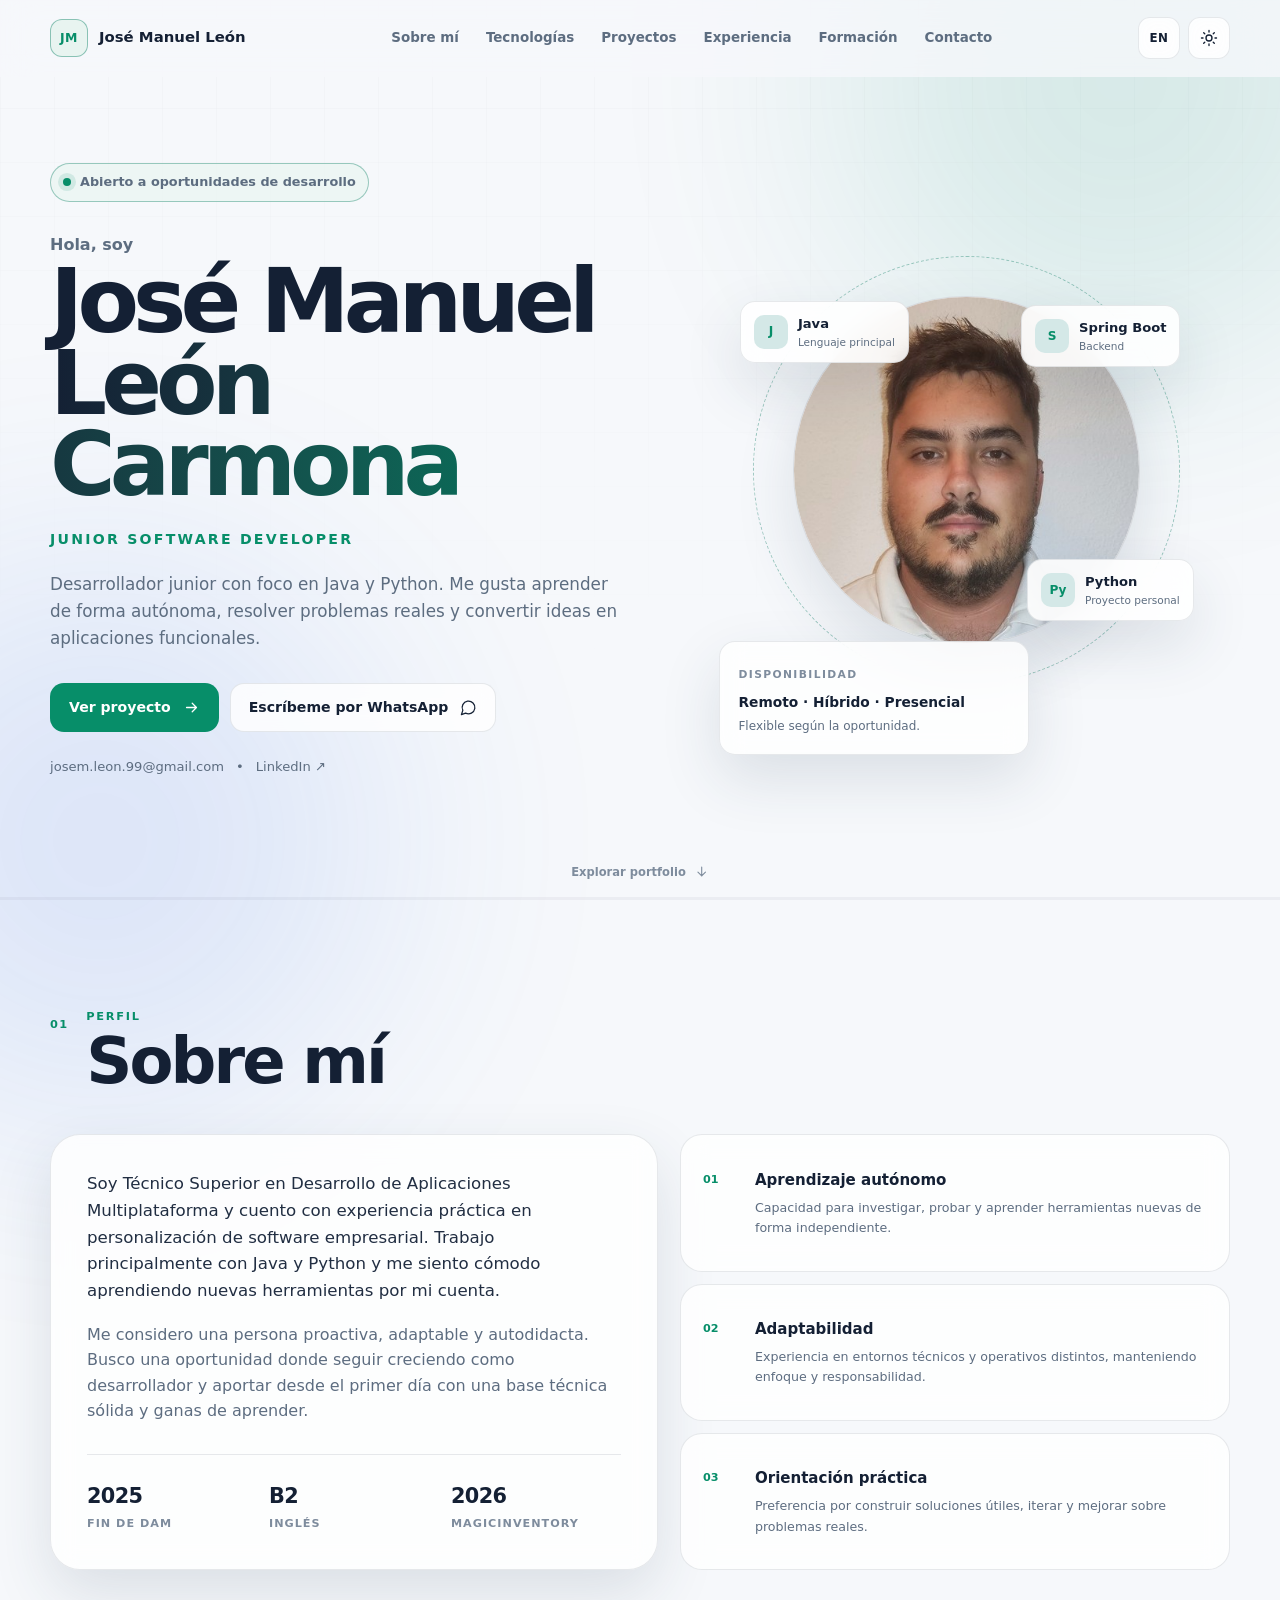
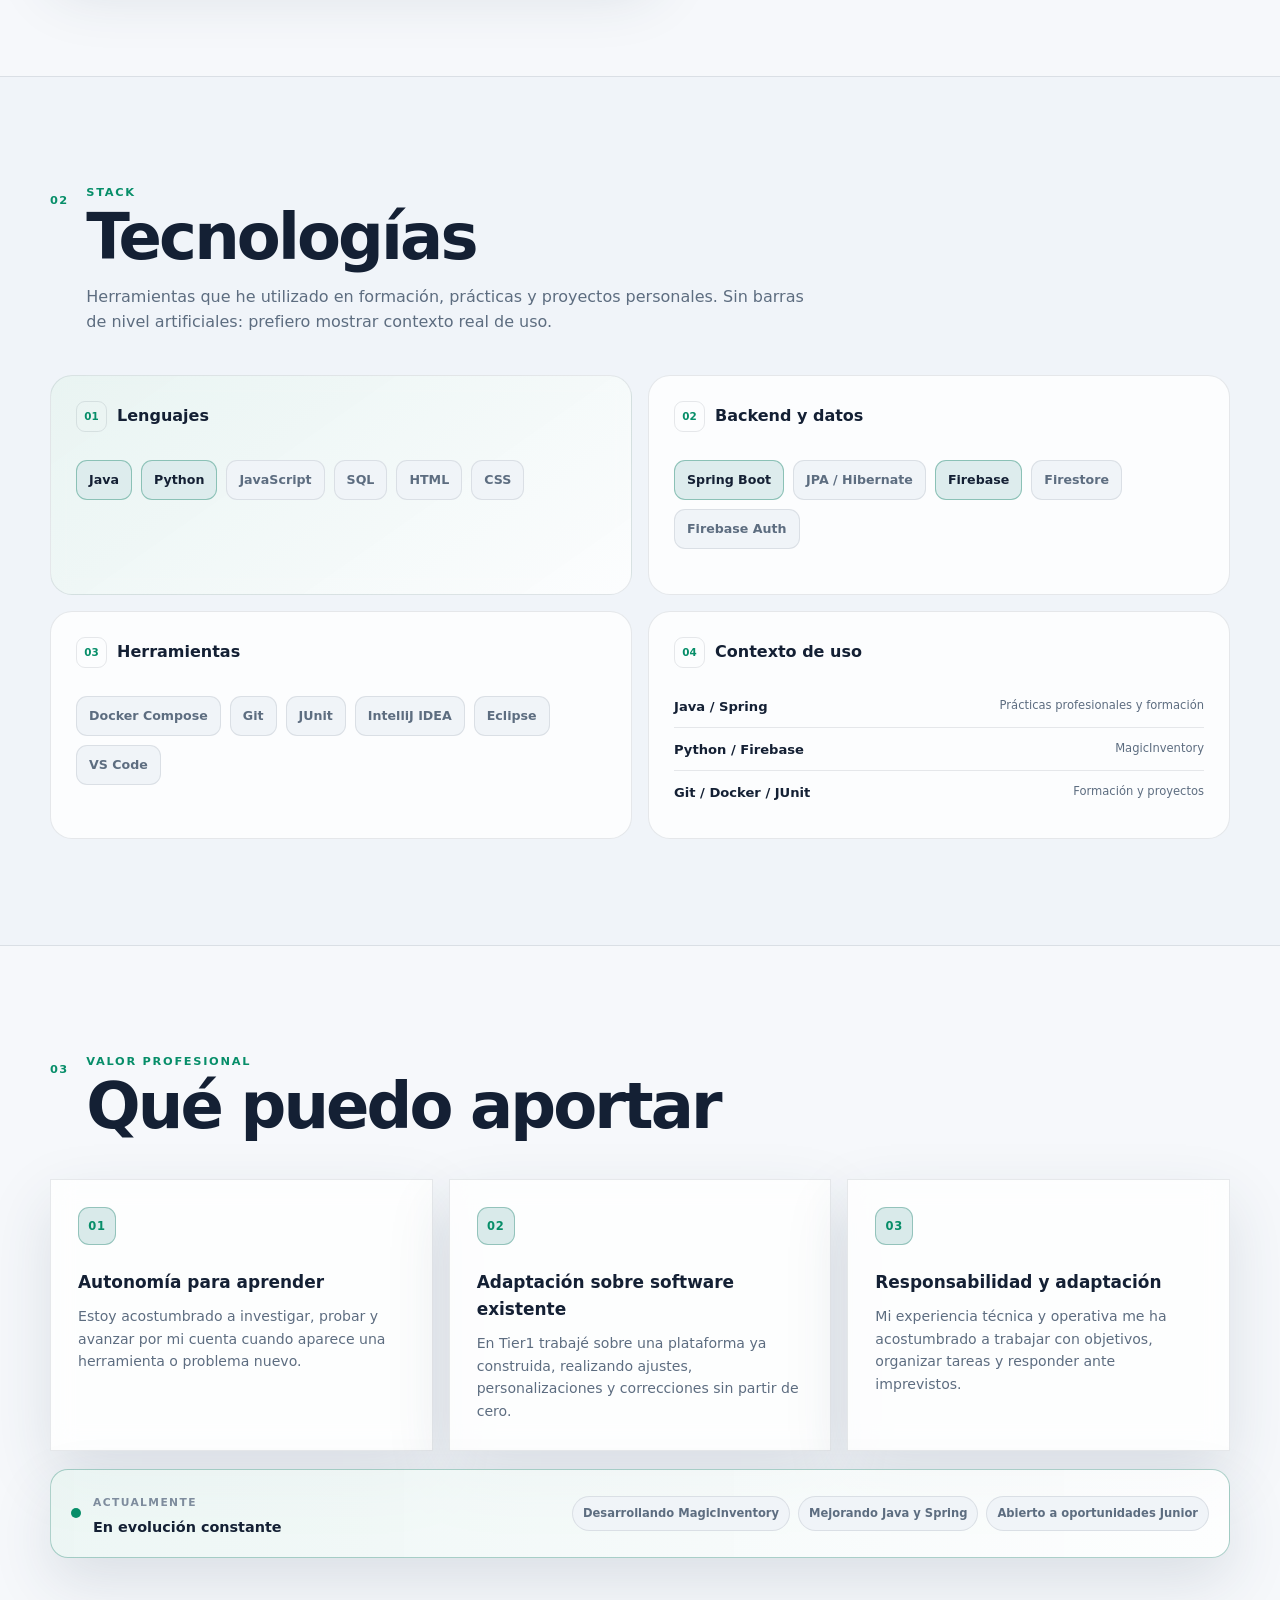
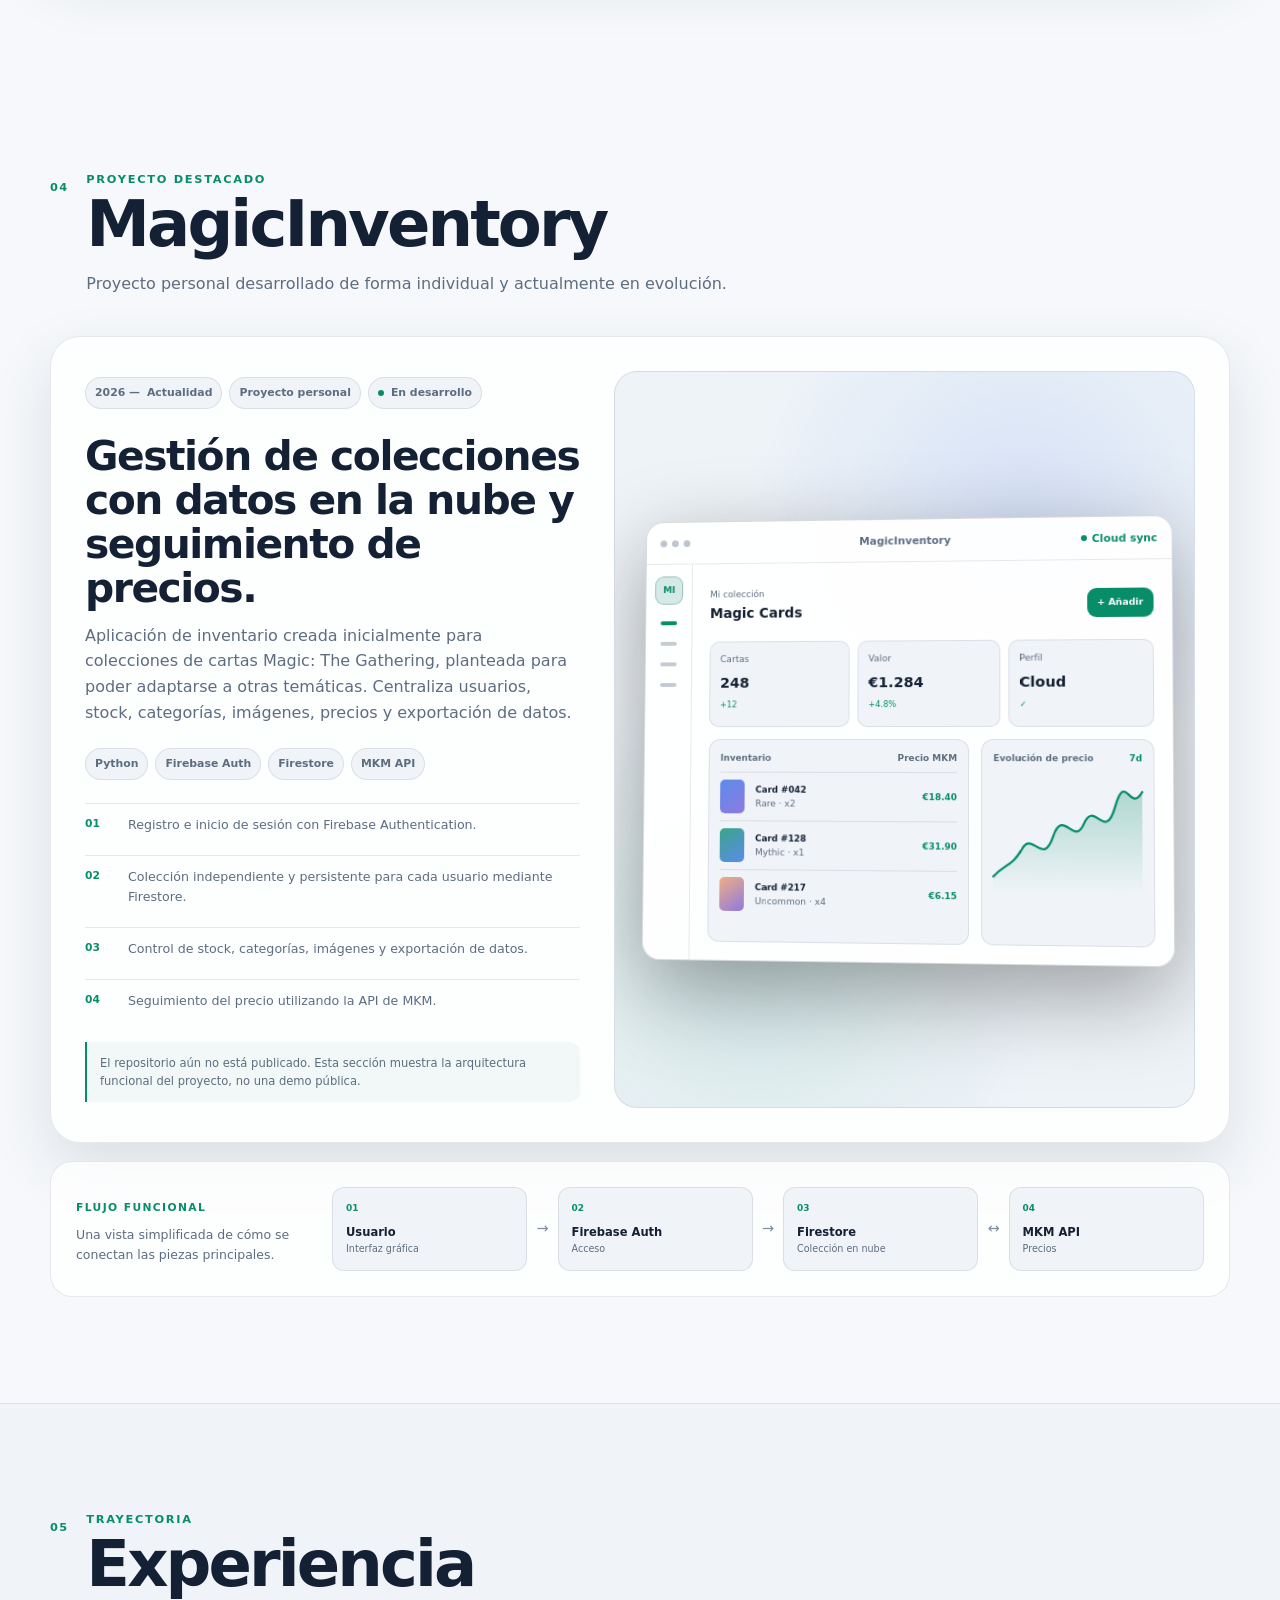
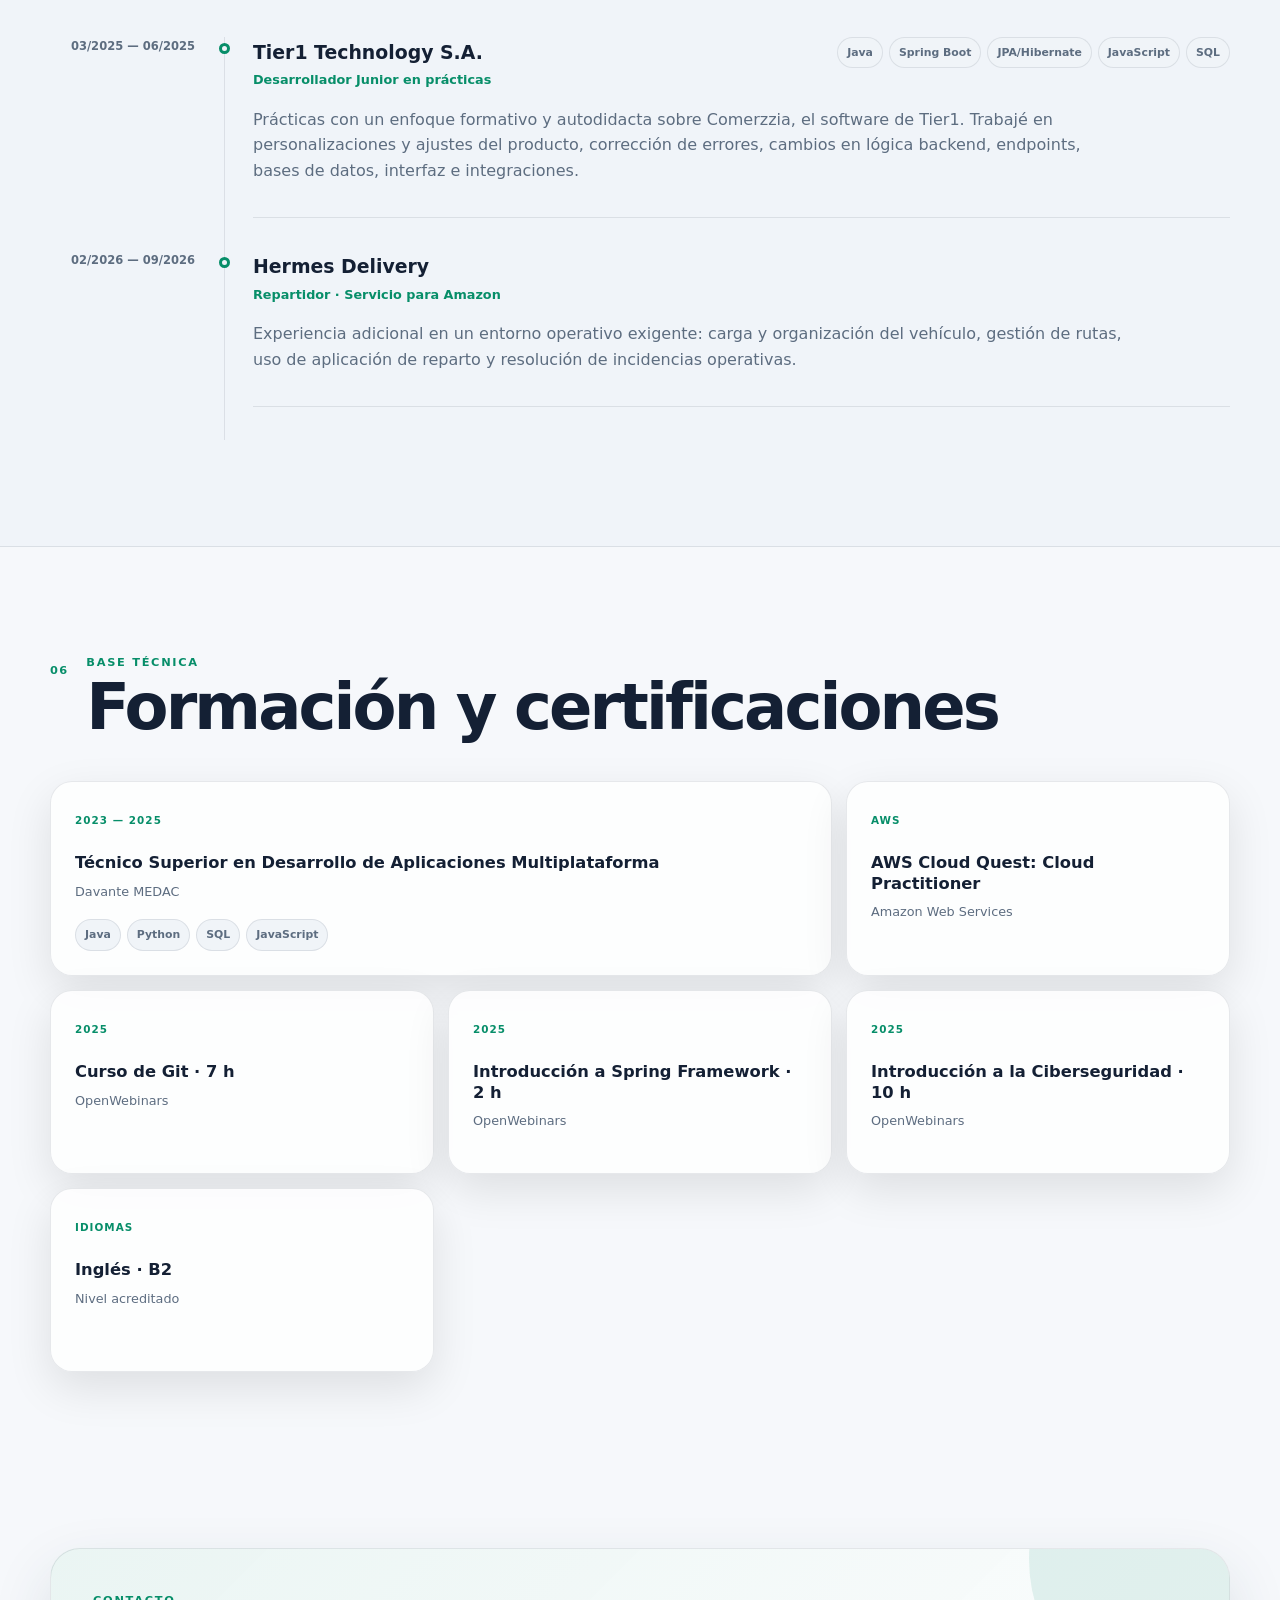
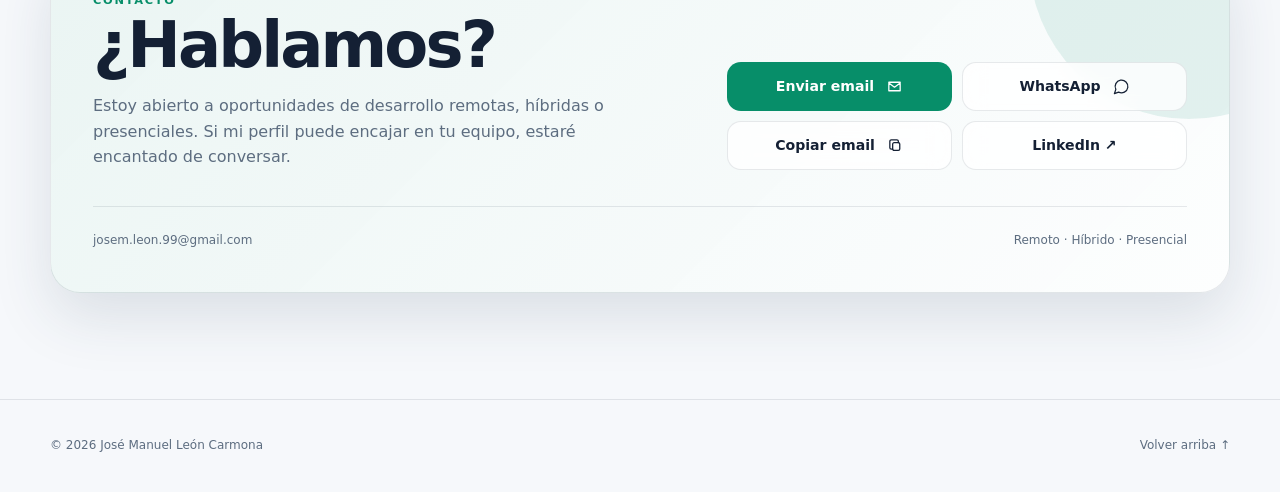
==== index.html @ 3dad8c12 "Fuerza la recarga de CSS y JS tras cada cambio Co-Authored-By: Claude Opus 5.5 <noreply@anthropic.co" ====
<!doctype html>
<html lang="es" data-theme="dark">
<head>
  <meta charset="utf-8">
  <meta name="viewport" content="width=device-width, initial-scale=1">
  <meta name="description" content="Portfolio profesional de José Manuel León Carmona, Junior Software Developer con foco en Java y Python.">
  <meta name="theme-color" content="#08111f">
  <meta name="color-scheme" content="dark light">

  <meta property="og:type" content="website">
  <meta property="og:title" content="José Manuel León Carmona | Junior Software Developer">
  <meta property="og:description" content="Portfolio profesional: Java, Python, Spring Boot, Firebase y proyectos de desarrollo de software.">
  <meta property="og:url" content="https://josemaleon.github.io/">
  <meta property="og:image" content="https://josemaleon.github.io/assets/images/jose-manuel-leon.jpg">

  <title>José Manuel León Carmona | Junior Software Developer</title>
  <link rel="icon" href="favicon.svg" type="image/svg+xml">
  <link rel="manifest" href="site.webmanifest">
  <link rel="stylesheet" href="styles.css?v=20261118">

  <script type="application/ld+json">
  {
    "@context": "https://schema.org",
    "@type": "Person",
    "name": "José Manuel León Carmona",
    "jobTitle": "Junior Software Developer",
    "url": "https://josemaleon.github.io/",
    "image": "https://josemaleon.github.io/assets/images/jose-manuel-leon.jpg",
    "sameAs": ["https://www.linkedin.com/in/jmleoncarmona"],
    "knowsAbout": ["Java", "Python", "Spring Boot", "JPA", "Hibernate", "SQL", "Firebase", "JavaScript", "Docker"]
  }
  </script>
</head>
<body>
  <a class="skip-link" href="#contenido">Saltar al contenido</a>

  <div class="ambient ambient-a" aria-hidden="true"></div>
  <div class="ambient ambient-b" aria-hidden="true"></div>
  <div class="grid-overlay" aria-hidden="true"></div>

  <header class="site-header" id="siteHeader">
    <div class="container nav-shell">
      <a href="#inicio" class="brand" aria-label="Ir al inicio">
        <span class="brand-symbol">JM</span>
        <span class="brand-name">José Manuel León</span>
      </a>

      <nav class="desktop-nav" aria-label="Navegación principal">
        <a href="#sobre-mi" data-i18n="nav.about">Sobre mí</a>
        <a href="#skills" data-i18n="nav.skills">Tecnologías</a>
        <a href="#proyectos" data-i18n="nav.projects">Proyectos</a>
        <a href="#experiencia" data-i18n="nav.experience">Experiencia</a>
        <a href="#formacion" data-i18n="nav.education">Formación</a>
        <a href="#contacto" data-i18n="nav.contact">Contacto</a>
      </nav>

      <div class="header-actions">
        <button class="square-button language-button" id="languageButton" type="button" aria-label="Cambiar idioma">
          <span id="languageLabel">EN</span>
        </button>
        <button class="square-button" id="themeButton" type="button" aria-label="Cambiar tema">
          <svg id="themeIconMoon" viewBox="0 0 24 24" aria-hidden="true"><path d="M21 12.8A8.5 8.5 0 1 1 11.2 3a6.5 6.5 0 0 0 9.8 9.8Z"/></svg>
          <svg id="themeIconSun" class="hidden" viewBox="0 0 24 24" aria-hidden="true"><circle cx="12" cy="12" r="4"/><path d="M12 2v2M12 20v2M4.93 4.93l1.42 1.42M17.66 17.66l1.41 1.41M2 12h2M20 12h2M4.93 19.07l1.42-1.41M17.66 6.34l1.41-1.41"/></svg>
        </button>
        <button class="menu-button" id="menuButton" type="button" aria-label="Abrir menú" aria-expanded="false" aria-controls="mobileNav">
          <span></span><span></span><span></span>
        </button>
      </div>
    </div>

    <nav class="mobile-nav" id="mobileNav" aria-label="Navegación móvil">
      <a href="#sobre-mi" data-i18n="nav.about">Sobre mí</a>
      <a href="#skills" data-i18n="nav.skills">Tecnologías</a>
      <a href="#proyectos" data-i18n="nav.projects">Proyectos</a>
      <a href="#experiencia" data-i18n="nav.experience">Experiencia</a>
      <a href="#formacion" data-i18n="nav.education">Formación</a>
      <a href="#contacto" data-i18n="nav.contact">Contacto</a>
    </nav>
  </header>

  <main id="contenido">
    <section class="hero section" id="inicio">
      <div class="container hero-layout">
        <div class="hero-copy reveal">
          <div class="availability-pill">
            <span class="pulse-dot" aria-hidden="true"></span>
            <span data-i18n="hero.available">Abierto a oportunidades de desarrollo</span>
          </div>

          <p class="overline" data-i18n="hero.greeting">Hola, soy</p>
          <h1>José Manuel<br><span>León Carmona</span></h1>
          <p class="role">Junior Software Developer</p>
          <p class="hero-text" data-i18n="hero.text">Desarrollador junior con foco en Java y Python. Me gusta aprender de forma autónoma, resolver problemas reales y convertir ideas en aplicaciones funcionales.</p>

          <div class="hero-actions">
            <a class="button button-primary" href="#proyectos">
              <span data-i18n="hero.projectCta">Ver proyecto</span>
              <svg viewBox="0 0 24 24" aria-hidden="true"><path d="M5 12h14M13 6l6 6-6 6"/></svg>
            </a>
            <a class="button button-ghost whatsapp-link" href="https://wa.me/34674744656?text=Hola%20Jos%C3%A9%20Manuel%2C%20he%20visto%20tu%20portfolio%20y%20me%20gustar%C3%ADa%20hablar%20contigo." target="_blank" rel="noopener noreferrer">
              <span data-i18n="hero.whatsappCta">Escríbeme por WhatsApp</span>
              <svg viewBox="0 0 24 24" aria-hidden="true"><path d="M7.9 20A9 9 0 1 0 4 16.1L2 22Z"/></svg>
            </a>
          </div>

          <div class="hero-links">
            <a href="mailto:josem.leon.99@gmail.com">josem.leon.99@gmail.com</a>
            <span aria-hidden="true">•</span>
            <a href="https://www.linkedin.com/in/jmleoncarmona" target="_blank" rel="noopener noreferrer">LinkedIn ↗</a>
          </div>
        </div>

        <div class="hero-visual reveal">
          <div class="portrait-stage">
            <div class="orbit orbit-outer" aria-hidden="true"></div>
            <div class="orbit orbit-inner" aria-hidden="true"></div>
            <div class="portrait-frame">
              <img src="assets/images/jose-manuel-leon.jpg" alt="José Manuel León Carmona" width="440" height="440">
            </div>

            <div class="tech-chip chip-java">
              <span class="chip-icon">J</span>
              <div><strong>Java</strong><small data-i18n="hero.java">Lenguaje principal</small></div>
            </div>
            <div class="tech-chip chip-python">
              <span class="chip-icon">Py</span>
              <div><strong>Python</strong><small data-i18n="hero.python">Proyecto personal</small></div>
            </div>
            <div class="tech-chip chip-spring">
              <span class="chip-icon">S</span>
              <div><strong>Spring Boot</strong><small data-i18n="hero.spring">Backend</small></div>
            </div>
          </div>

          <div class="work-mode-card">
            <span class="card-eyebrow" data-i18n="hero.modeLabel">Disponibilidad</span>
            <strong data-i18n="hero.mode">Remoto · Híbrido · Presencial</strong>
            <p data-i18n="hero.modeText">Flexible según la oportunidad.</p>
          </div>
        </div>
      </div>

      <a href="#sobre-mi" class="scroll-cue" aria-label="Seguir bajando">
        <span data-i18n="hero.scroll">Explorar portfolio</span>
        <svg viewBox="0 0 24 24" aria-hidden="true"><path d="M12 5v14M6 13l6 6 6-6"/></svg>
      </a>
    </section>

    <section class="section" id="sobre-mi">
      <div class="container">
        <header class="section-heading reveal">
          <span class="section-index">01</span>
          <div>
            <p class="section-kicker" data-i18n="about.kicker">Perfil</p>
            <h2 data-i18n="about.title">Sobre mí</h2>
          </div>
        </header>

        <div class="about-layout">
          <article class="glass-card about-card reveal">
            <p class="lead" data-i18n="about.p1">Soy Técnico Superior en Desarrollo de Aplicaciones Multiplataforma y cuento con experiencia práctica en personalización de software empresarial. Trabajo principalmente con Java y Python y me siento cómodo aprendiendo nuevas herramientas por mi cuenta.</p>
            <p data-i18n="about.p2">Me considero una persona proactiva, adaptable y autodidacta. Busco una oportunidad donde seguir creciendo como desarrollador y aportar desde el primer día con una base técnica sólida y ganas de aprender.</p>

            <div class="about-facts">
              <div><span class="fact-value">2025</span><span class="fact-label" data-i18n="about.fact1">Fin de DAM</span></div>
              <div><span class="fact-value">B2</span><span class="fact-label" data-i18n="about.fact2">Inglés</span></div>
              <div><span class="fact-value">2026</span><span class="fact-label" data-i18n="about.fact3">MagicInventory</span></div>
            </div>
          </article>

          <aside class="principles-grid reveal" aria-label="Fortalezas profesionales">
            <article class="principle-card">
              <span class="principle-number">01</span>
              <h3 data-i18n="about.autodidactTitle">Aprendizaje autónomo</h3>
              <p data-i18n="about.autodidactText">Capacidad para investigar, probar y aprender herramientas nuevas de forma independiente.</p>
            </article>
            <article class="principle-card">
              <span class="principle-number">02</span>
              <h3 data-i18n="about.adaptTitle">Adaptabilidad</h3>
              <p data-i18n="about.adaptText">Experiencia en entornos técnicos y operativos distintos, manteniendo enfoque y responsabilidad.</p>
            </article>
            <article class="principle-card">
              <span class="principle-number">03</span>
              <h3 data-i18n="about.problemTitle">Orientación práctica</h3>
              <p data-i18n="about.problemText">Preferencia por construir soluciones útiles, iterar y mejorar sobre problemas reales.</p>
            </article>
          </aside>
        </div>
      </div>
    </section>

    <section class="section section-muted" id="skills">
      <div class="container">
        <header class="section-heading reveal">
          <span class="section-index">02</span>
          <div>
            <p class="section-kicker" data-i18n="skills.kicker">Stack</p>
            <h2 data-i18n="skills.title">Tecnologías</h2>
            <p class="section-description" data-i18n="skills.subtitle">Herramientas que he utilizado en formación, prácticas y proyectos personales. Sin barras de nivel artificiales: prefiero mostrar contexto real de uso.</p>
          </div>
        </header>

        <div class="skills-grid">
          <article class="skill-card featured reveal">
            <div class="skill-card-head"><span class="skill-badge">01</span><h3 data-i18n="skills.languages">Lenguajes</h3></div>
            <div class="tag-cloud">
              <span class="tag tag-strong">Java</span><span class="tag tag-strong">Python</span><span class="tag">JavaScript</span><span class="tag">SQL</span><span class="tag">HTML</span><span class="tag">CSS</span>
            </div>
          </article>

          <article class="skill-card reveal">
            <div class="skill-card-head"><span class="skill-badge">02</span><h3 data-i18n="skills.backend">Backend y datos</h3></div>
            <div class="tag-cloud">
              <span class="tag tag-strong">Spring Boot</span><span class="tag">JPA / Hibernate</span><span class="tag tag-strong">Firebase</span><span class="tag">Firestore</span><span class="tag">Firebase Auth</span>
            </div>
          </article>

          <article class="skill-card reveal">
            <div class="skill-card-head"><span class="skill-badge">03</span><h3 data-i18n="skills.tools">Herramientas</h3></div>
            <div class="tag-cloud">
              <span class="tag">Docker Compose</span><span class="tag">Git</span><span class="tag">JUnit</span><span class="tag">IntelliJ IDEA</span><span class="tag">Eclipse</span><span class="tag">VS Code</span>
            </div>
          </article>

          <article class="skill-card reveal">
            <div class="skill-card-head"><span class="skill-badge">04</span><h3 data-i18n="skills.context">Contexto de uso</h3></div>
            <ul class="context-list">
              <li><span>Java / Spring</span><small data-i18n="skills.context1">Prácticas profesionales y formación</small></li>
              <li><span>Python / Firebase</span><small data-i18n="skills.context2">MagicInventory</small></li>
              <li><span>Git / Docker / JUnit</span><small data-i18n="skills.context3">Formación y proyectos</small></li>
            </ul>
          </article>
        </div>
      </div>
    </section>

    <section class="section contribution-section" id="aportacion">
      <div class="container">
        <header class="section-heading reveal">
          <span class="section-index">03</span>
          <div>
            <p class="section-kicker" data-i18n="contribution.kicker">Valor profesional</p>
            <h2 data-i18n="contribution.title">Qué puedo aportar</h2>
          </div>
        </header>

        <div class="contribution-grid">
          <article class="contribution-card reveal">
            <span class="contribution-icon">01</span>
            <h3 data-i18n="contribution.card1Title">Autonomía para aprender</h3>
            <p data-i18n="contribution.card1Text">Estoy acostumbrado a investigar, probar y avanzar por mi cuenta cuando aparece una herramienta o problema nuevo.</p>
          </article>

          <article class="contribution-card reveal">
            <span class="contribution-icon">02</span>
            <h3 data-i18n="contribution.card2Title">Adaptación sobre software existente</h3>
            <p data-i18n="contribution.card2Text">En Tier1 trabajé sobre una plataforma ya construida, realizando ajustes, personalizaciones y correcciones sin partir de cero.</p>
          </article>

          <article class="contribution-card reveal">
            <span class="contribution-icon">03</span>
            <h3 data-i18n="contribution.card3Title">Responsabilidad y adaptación</h3>
            <p data-i18n="contribution.card3Text">Mi experiencia técnica y operativa me ha acostumbrado a trabajar con objetivos, organizar tareas y responder ante imprevistos.</p>
          </article>
        </div>

        <aside class="now-strip reveal" aria-label="Actualmente">
          <div class="now-heading">
            <span class="now-pulse" aria-hidden="true"></span>
            <div>
              <span class="card-eyebrow" data-i18n="now.kicker">Actualmente</span>
              <strong data-i18n="now.title">En evolución constante</strong>
            </div>
          </div>
          <div class="now-items">
            <span data-i18n="now.item1">Desarrollando MagicInventory</span>
            <span data-i18n="now.item2">Mejorando Java y Spring</span>
            <span data-i18n="now.item3">Abierto a oportunidades Junior</span>
          </div>
        </aside>
      </div>
    </section>

    <section class="section" id="proyectos">
      <div class="container">
        <header class="section-heading reveal">
          <span class="section-index">04</span>
          <div>
            <p class="section-kicker" data-i18n="projects.kicker">Proyecto destacado</p>
            <h2>MagicInventory</h2>
            <p class="section-description" data-i18n="projects.subtitle">Proyecto personal desarrollado de forma individual y actualmente en evolución.</p>
          </div>
        </header>

        <article class="project-showcase reveal">
          <div class="project-info">
            <div class="project-meta">
              <span>2026 — <span data-i18n="projects.present">Actualidad</span></span>
              <span data-i18n="projects.personal">Proyecto personal</span>
              <span class="status-live"><i></i><span data-i18n="projects.dev">En desarrollo</span></span>
            </div>

            <h3 data-i18n="projects.headline">Gestión de colecciones con datos en la nube y seguimiento de precios.</h3>
            <p data-i18n="projects.description">Aplicación de inventario creada inicialmente para colecciones de cartas Magic: The Gathering, planteada para poder adaptarse a otras temáticas. Centraliza usuarios, stock, categorías, imágenes, precios y exportación de datos.</p>

            <div class="project-stack">
              <span>Python</span><span>Firebase Auth</span><span>Firestore</span><span>MKM API</span>
            </div>

            <div class="feature-list">
              <div><span>01</span><p data-i18n="projects.feature1">Registro e inicio de sesión con Firebase Authentication.</p></div>
              <div><span>02</span><p data-i18n="projects.feature2">Colección independiente y persistente para cada usuario mediante Firestore.</p></div>
              <div><span>03</span><p data-i18n="projects.feature3">Control de stock, categorías, imágenes y exportación de datos.</p></div>
              <div><span>04</span><p data-i18n="projects.feature4">Seguimiento del precio utilizando la API de MKM.</p></div>
            </div>

            <p class="project-note" data-i18n="projects.note">El repositorio aún no está publicado. Esta sección muestra la arquitectura funcional del proyecto, no una demo pública.</p>
          </div>

          <div class="project-visual" aria-label="Representación visual de MagicInventory">
            <div class="app-window">
              <div class="app-topbar">
                <div class="traffic"><i></i><i></i><i></i></div>
                <span>MagicInventory</span>
                <span class="app-sync"><i></i> Cloud sync</span>
              </div>
              <div class="app-body">
                <aside class="app-sidebar">
                  <div class="mini-logo">MI</div>
                  <span class="active"></span><span></span><span></span><span></span>
                </aside>
                <div class="dashboard">
                  <div class="dashboard-head">
                    <div><small data-i18n="projects.mockCollection">Mi colección</small><strong>Magic Cards</strong></div>
                    <button type="button" tabindex="-1">+ <span data-i18n="projects.mockAdd">Añadir</span></button>
                  </div>
                  <div class="metrics">
                    <div><small data-i18n="projects.mockCards">Cartas</small><strong>248</strong><em>+12</em></div>
                    <div><small data-i18n="projects.mockValue">Valor</small><strong>€1.284</strong><em>+4.8%</em></div>
                    <div><small data-i18n="projects.mockUsers">Perfil</small><strong>Cloud</strong><em>✓</em></div>
                  </div>
                  <div class="inventory-panel">
                    <div class="inventory-head"><span data-i18n="projects.mockInventory">Inventario</span><span data-i18n="projects.mockPrice">Precio MKM</span></div>
                    <div class="inventory-row"><div class="card-thumb thumb-a"></div><div><strong>Card #042</strong><small>Rare · x2</small></div><b>€18.40</b></div>
                    <div class="inventory-row"><div class="card-thumb thumb-b"></div><div><strong>Card #128</strong><small>Mythic · x1</small></div><b>€31.90</b></div>
                    <div class="inventory-row"><div class="card-thumb thumb-c"></div><div><strong>Card #217</strong><small>Uncommon · x4</small></div><b>€6.15</b></div>
                  </div>
                  <div class="price-panel">
                    <div class="price-title"><span data-i18n="projects.mockTrend">Evolución de precio</span><b>7d</b></div>
                    <svg class="sparkline" viewBox="0 0 360 100" preserveAspectRatio="none" aria-hidden="true">
                      <defs><linearGradient id="fill" x1="0" y1="0" x2="0" y2="1"><stop offset="0%" stop-color="currentColor" stop-opacity=".28"/><stop offset="100%" stop-color="currentColor" stop-opacity="0"/></linearGradient></defs>
                      <path class="spark-fill" d="M0 86 C30 75,45 78,70 63 S120 78,145 53 S195 62,220 42 S270 58,295 28 S330 34,360 16 L360 100 L0 100 Z"/>
                      <path class="spark-line" d="M0 86 C30 75,45 78,70 63 S120 78,145 53 S195 62,220 42 S270 58,295 28 S330 34,360 16"/>
                    </svg>
                  </div>
                </div>
              </div>
            </div>
          </div>
        </article>

        <div class="architecture reveal">
          <div class="architecture-title">
            <span data-i18n="projects.archLabel">Flujo funcional</span>
            <p data-i18n="projects.archText">Una vista simplificada de cómo se conectan las piezas principales.</p>
          </div>
          <div class="architecture-flow">
            <div class="arch-node"><span>01</span><strong data-i18n="projects.archUser">Usuario</strong><small data-i18n="projects.archUser2">Interfaz gráfica</small></div>
            <div class="arch-arrow">→</div>
            <div class="arch-node"><span>02</span><strong>Firebase Auth</strong><small data-i18n="projects.archAuth">Acceso</small></div>
            <div class="arch-arrow">→</div>
            <div class="arch-node"><span>03</span><strong>Firestore</strong><small data-i18n="projects.archDb">Colección en nube</small></div>
            <div class="arch-arrow">↔</div>
            <div class="arch-node"><span>04</span><strong>MKM API</strong><small data-i18n="projects.archApi">Precios</small></div>
          </div>
        </div>
      </div>
    </section>

    <section class="section section-muted" id="experiencia">
      <div class="container">
        <header class="section-heading reveal">
          <span class="section-index">05</span>
          <div>
            <p class="section-kicker" data-i18n="experience.kicker">Trayectoria</p>
            <h2 data-i18n="experience.title">Experiencia</h2>
          </div>
        </header>

        <div class="timeline">
          <article class="timeline-item reveal">
            <div class="timeline-marker"><span></span></div>
            <div class="timeline-date">03/2025 — 06/2025</div>
            <div class="timeline-card">
              <div class="timeline-heading">
                <div><h3>Tier1 Technology S.A.</h3><p class="timeline-role" data-i18n="experience.tierRole">Desarrollador Junior en prácticas</p></div>
                <div class="timeline-tags"><span>Java</span><span>Spring Boot</span><span>JPA/Hibernate</span><span>JavaScript</span><span>SQL</span></div>
              </div>
              <p data-i18n="experience.tierText">Prácticas con un enfoque formativo y autodidacta sobre Comerzzia, el software de Tier1. Trabajé en personalizaciones y ajustes del producto, corrección de errores, cambios en lógica backend, endpoints, bases de datos, interfaz e integraciones.</p>
            </div>
          </article>

          <article class="timeline-item secondary reveal">
            <div class="timeline-marker"><span></span></div>
            <div class="timeline-date">02/2026 — 09/2026</div>
            <div class="timeline-card">
              <div class="timeline-heading"><div><h3>Hermes Delivery</h3><p class="timeline-role" data-i18n="experience.hermesRole">Repartidor · Servicio para Amazon</p></div></div>
              <p data-i18n="experience.hermesText">Experiencia adicional en un entorno operativo exigente: carga y organización del vehículo, gestión de rutas, uso de aplicación de reparto y resolución de incidencias operativas.</p>
            </div>
          </article>
        </div>
      </div>
    </section>

    <section class="section" id="formacion">
      <div class="container">
        <header class="section-heading reveal">
          <span class="section-index">06</span>
          <div>
            <p class="section-kicker" data-i18n="education.kicker">Base técnica</p>
            <h2 data-i18n="education.title">Formación y certificaciones</h2>
          </div>
        </header>

        <div class="education-grid">
          <article class="education-card main reveal">
            <span class="education-year">2023 — 2025</span>
            <h3 data-i18n="education.dam">Técnico Superior en Desarrollo de Aplicaciones Multiplataforma</h3>
            <p>Davante MEDAC</p>
            <div class="education-tags"><span>Java</span><span>Python</span><span>SQL</span><span>JavaScript</span></div>
          </article>

          <article class="education-card reveal"><span class="education-year">AWS</span><h3>AWS Cloud Quest: Cloud Practitioner</h3><p>Amazon Web Services</p></article>
          <article class="education-card reveal"><span class="education-year">2025</span><h3 data-i18n="education.git">Curso de Git · 7 h</h3><p>OpenWebinars</p></article>
          <article class="education-card reveal"><span class="education-year">2025</span><h3 data-i18n="education.spring">Introducción a Spring Framework · 2 h</h3><p>OpenWebinars</p></article>
          <article class="education-card reveal"><span class="education-year">2025</span><h3 data-i18n="education.cyber">Introducción a la Ciberseguridad · 10 h</h3><p>OpenWebinars</p></article>
          <article class="education-card reveal"><span class="education-year" data-i18n="education.languagesLabel">Idiomas</span><h3 data-i18n="education.english">Inglés · B2</h3><p data-i18n="education.englishText">Nivel acreditado</p></article>
        </div>
      </div>
    </section>

    <section class="section contact-section" id="contacto">
      <div class="container">
        <article class="contact-card reveal">
          <div class="contact-copy">
            <p class="section-kicker" data-i18n="contact.kicker">Contacto</p>
            <h2 data-i18n="contact.title">¿Hablamos?</h2>
            <p data-i18n="contact.text">Estoy abierto a oportunidades de desarrollo remotas, híbridas o presenciales. Si mi perfil puede encajar en tu equipo, estaré encantado de conversar.</p>
          </div>

          <div class="contact-actions">
            <a class="button button-primary"
               href="https://mail.google.com/mail/?view=cm&fs=1&to=josem.leon.99@gmail.com&su=Contacto%20desde%20tu%20portfolio"
               target="_blank"
               rel="noopener noreferrer">
              <span data-i18n="contact.email">Enviar email</span>
              <svg viewBox="0 0 24 24" aria-hidden="true"><path d="M4 6h16v12H4zM4 7l8 6 8-6"/></svg>
            </a>
            <a class="button button-ghost whatsapp-link" href="https://wa.me/34674744656?text=Hola%20Jos%C3%A9%20Manuel%2C%20he%20visto%20tu%20portfolio%20y%20me%20gustar%C3%ADa%20hablar%20contigo." target="_blank" rel="noopener noreferrer">
              <span data-i18n="contact.whatsapp">WhatsApp</span>
              <svg viewBox="0 0 24 24" aria-hidden="true"><path d="M7.9 20A9 9 0 1 0 4 16.1L2 22Z"/></svg>
            </a>
            <button class="button button-ghost" id="copyEmailButton" type="button" data-email="josem.leon.99@gmail.com">
              <span data-i18n="contact.copy">Copiar email</span>
              <svg viewBox="0 0 24 24" aria-hidden="true"><rect x="8" y="8" width="10" height="11" rx="2"/><path d="M16 8V6a2 2 0 0 0-2-2H6a2 2 0 0 0-2 2v9a2 2 0 0 0 2 2h2"/></svg>
            </button>
            <a class="button button-ghost" href="https://www.linkedin.com/in/jmleoncarmona" target="_blank" rel="noopener noreferrer">LinkedIn ↗</a>
          </div>

          <div class="contact-details">
            <span>josem.leon.99@gmail.com</span>
            <span data-i18n="contact.mode">Remoto · Híbrido · Presencial</span>
          </div>
        </article>
      </div>
    </section>
  </main>

  <footer class="site-footer">
    <div class="container footer-inner">
      <p>© <span id="year"></span> José Manuel León Carmona</p>
      <a href="#inicio" data-i18n="footer.top">Volver arriba ↑</a>
    </div>
  </footer>


  <button class="back-to-top" id="backToTopButton" type="button" aria-label="Volver arriba" title="Volver arriba">
    <svg viewBox="0 0 24 24" aria-hidden="true">
      <path d="M12 19V5M6 11l6-6 6 6"/>
    </svg>
  </button>

  <div class="scroll-progress" aria-hidden="true">
    <span id="scrollProgressBar"></span>
  </div>

  <div class="toast" id="toast" role="status" aria-live="polite"></div>

  <script src="script.js?v=20261118"></script>
</body>
</html>
---- styles.css ----
:root {
  --bg: #07101d;
  --bg-2: #0a1424;
  --surface: rgba(13, 26, 45, .72);
  --surface-solid: #101c2f;
  --surface-soft: #132238;
  --text: #f4f7fb;
  --muted: #9aa9bb;
  --muted-2: #718197;
  --line: rgba(255,255,255,.10);
  --line-strong: rgba(255,255,255,.17);
  --accent: #69e3bd;
  --accent-2: #75a9ff;
  --accent-3: #a88cff;
  --accent-ink: #05120e;
  --danger: #ff7f92;
  --shadow: 0 24px 75px rgba(0,0,0,.32);
  --radius-xl: 30px;
  --radius-lg: 22px;
  --radius-md: 15px;
  --container: 1180px;
}

html[data-theme="light"] {
  --bg: #f6f8fb;
  --bg-2: #eef3f8;
  --surface: rgba(255,255,255,.80);
  --surface-solid: #ffffff;
  --surface-soft: #f0f4f8;
  --text: #142034;
  --muted: #5d6d80;
  --muted-2: #7e8c9d;
  --line: rgba(21,38,61,.10);
  --line-strong: rgba(21,38,61,.17);
  --accent: #078e69;
  --accent-2: #326ee8;
  --accent-3: #7257d9;
  --accent-ink: #fff;
  --shadow: 0 24px 60px rgba(41,59,84,.13);
}

* { box-sizing: border-box; }
html { scroll-behavior: smooth; scroll-padding-top: 92px; }
body {
  margin: 0;
  min-width: 320px;
  background: var(--bg);
  color: var(--text);
  font-family: Inter, ui-sans-serif, system-ui, -apple-system, BlinkMacSystemFont, "Segoe UI", sans-serif;
  line-height: 1.6;
  overflow-x: hidden;
  transition: background-color .25s ease, color .25s ease;
}
button, a { font: inherit; }
a { color: inherit; text-decoration: none; }
img { display: block; max-width: 100%; }
button { color: inherit; }
::selection { background: var(--accent); color: var(--accent-ink); }
svg { fill: none; stroke: currentColor; stroke-linecap: round; stroke-linejoin: round; stroke-width: 1.8; }

.skip-link {
  position: fixed; left: 18px; top: -60px; z-index: 9999;
  padding: 10px 14px; background: var(--accent); color: var(--accent-ink); border-radius: 10px;
  font-weight: 800; transition: top .2s ease;
}
.skip-link:focus { top: 18px; }

.container { width: min(calc(100% - 42px), var(--container)); margin-inline: auto; }
.section { position: relative; padding: 106px 0; }
.section-muted { background: color-mix(in srgb, var(--bg-2) 70%, transparent); border-block: 1px solid var(--line); }

.grid-overlay {
  position: fixed; inset: 0; z-index: -3; pointer-events: none;
  background-image: linear-gradient(var(--line) 1px, transparent 1px), linear-gradient(90deg, var(--line) 1px, transparent 1px);
  background-size: 54px 54px; opacity: .18; mask-image: linear-gradient(to bottom, black, transparent 84%);
}
.ambient { position: fixed; z-index: -2; width: 560px; height: 560px; border-radius: 50%; filter: blur(130px); opacity: .13; pointer-events: none; }
.ambient-a { background: var(--accent); top: -200px; right: -120px; }
.ambient-b { background: var(--accent-2); left: -180px; bottom: -220px; }

.site-header {
  position: sticky; top: 0; z-index: 1000;
  background: color-mix(in srgb, var(--bg) 78%, transparent);
  border-bottom: 1px solid transparent; backdrop-filter: blur(18px);
  transition: border-color .2s ease, box-shadow .2s ease;
}
.site-header.scrolled { border-color: var(--line); box-shadow: 0 10px 32px rgba(0,0,0,.08); }
.nav-shell { min-height: 76px; display: flex; align-items: center; justify-content: space-between; gap: 24px; }
.brand { display: inline-flex; align-items: center; gap: 11px; font-weight: 820; }
.brand-symbol {
  width: 38px; height: 38px; display: grid; place-items: center; border-radius: 12px;
  border: 1px solid color-mix(in srgb, var(--accent) 36%, var(--line));
  background: color-mix(in srgb, var(--accent) 9%, var(--surface)); color: var(--accent);
  font-size: .78rem; letter-spacing: .04em;
}
.brand-name { font-size: .93rem; }
.desktop-nav { display: flex; align-items: center; gap: 27px; }
.desktop-nav a { color: var(--muted); font-size: .84rem; font-weight: 700; transition: color .2s ease; position: relative; }
.desktop-nav a::after { content: ""; position: absolute; left: 0; right: 100%; bottom: -9px; height: 2px; background: var(--accent); transition: right .2s ease; }
.desktop-nav a:hover, .desktop-nav a.active { color: var(--text); }
.desktop-nav a.active::after { right: 0; }
.header-actions { display: flex; gap: 8px; align-items: center; }
.square-button, .menu-button {
  width: 42px; height: 42px; border: 1px solid var(--line); border-radius: 12px;
  background: var(--surface); backdrop-filter: blur(10px); display: grid; place-items: center; cursor: pointer;
  transition: transform .16s ease, border-color .16s ease, background .16s ease;
}
.square-button:hover, .menu-button:hover { transform: translateY(-1px); border-color: color-mix(in srgb, var(--accent) 42%, var(--line)); }
.square-button svg { width: 18px; height: 18px; }
.hidden { display: none !important; }
.language-button { font-size: .74rem; font-weight: 900; letter-spacing: .05em; }
.menu-button { display: none; padding: 10px; }
.menu-button span { width: 19px; height: 2px; display: block; background: var(--text); border-radius: 2px; margin: 2.6px auto; }
.mobile-nav { display: none; width: min(calc(100% - 42px), var(--container)); margin: 0 auto 14px; padding: 10px; border: 1px solid var(--line); border-radius: 16px; background: var(--surface-solid); box-shadow: var(--shadow); }
.mobile-nav.open { display: grid; }
.mobile-nav a { padding: 11px 12px; border-radius: 10px; color: var(--muted); font-weight: 700; }
.mobile-nav a:hover { background: var(--surface-soft); color: var(--text); }

.hero { min-height: calc(100vh - 76px); display: grid; place-items: center; padding-top: 54px; padding-bottom: 92px; }
.hero-layout { display: grid; grid-template-columns: minmax(0, 1.05fr) minmax(370px, .95fr); align-items: center; gap: 72px; }
.availability-pill { width: fit-content; display: inline-flex; align-items: center; gap: 9px; padding: 8px 12px; border: 1px solid color-mix(in srgb, var(--accent) 31%, var(--line)); border-radius: 999px; background: color-mix(in srgb, var(--accent) 7%, var(--surface)); color: var(--muted); font-size: .8rem; font-weight: 700; }
.pulse-dot { width: 8px; height: 8px; border-radius: 50%; background: var(--accent); box-shadow: 0 0 0 5px color-mix(in srgb, var(--accent) 12%, transparent); animation: pulse 2.4s ease-in-out infinite; }
@keyframes pulse { 50% { box-shadow: 0 0 0 9px color-mix(in srgb, var(--accent) 0%, transparent); } }
.overline { margin: 30px 0 4px; color: var(--muted); font-weight: 700; }
.hero h1 { margin: 0; font-size: clamp(3.35rem, 7vw, 6.8rem); line-height: .91; letter-spacing: -.066em; font-weight: 900; }
.hero h1 span { background: linear-gradient(90deg, var(--text), color-mix(in srgb, var(--accent) 64%, var(--text))); -webkit-background-clip: text; background-clip: text; color: transparent; }
.role { margin: 22px 0 0; color: var(--accent); text-transform: uppercase; font-size: .88rem; font-weight: 900; letter-spacing: .16em; }
.hero-text { max-width: 690px; margin: 21px 0 0; color: var(--muted); font-size: 1.05rem; }
.hero-actions { display: flex; flex-wrap: wrap; gap: 11px; margin-top: 31px; }
.button { min-height: 49px; display: inline-flex; align-items: center; justify-content: center; gap: 12px; border: 1px solid transparent; border-radius: 14px; padding: 0 18px; font-size: .88rem; font-weight: 820; cursor: pointer; transition: transform .18s ease, border-color .18s ease, background .18s ease; }
.button:hover { transform: translateY(-2px); }
.button svg { width: 17px; height: 17px; }
.button-primary { background: var(--accent); color: var(--accent-ink); }
.button-ghost { background: var(--surface); border-color: var(--line); backdrop-filter: blur(10px); }
.button-ghost:hover { border-color: color-mix(in srgb, var(--accent) 45%, var(--line)); }
.hero-links { display: flex; flex-wrap: wrap; gap: 12px; margin-top: 24px; color: var(--muted); font-size: .82rem; }
.hero-links a:hover { color: var(--text); }

.hero-visual { min-height: 570px; position: relative; display: grid; place-items: center; }
.portrait-stage { position: relative; width: min(445px, 88vw); aspect-ratio: 1; display: grid; place-items: center; }
.portrait-frame { width: 78%; aspect-ratio: 1; border-radius: 50%; position: relative; z-index: 3; overflow: hidden; background: var(--surface-solid); border: 1px solid var(--line-strong); box-shadow: var(--shadow); }
.portrait-frame img { width: 100%; height: 100%; object-fit: cover; }
.orbit { position: absolute; border-radius: 50%; border: 1px solid color-mix(in srgb, var(--accent) 30%, var(--line)); }
.orbit-outer { inset: 2%; border-style: dashed; animation: rotate 34s linear infinite; }
.orbit-inner { inset: 13%; border-color: color-mix(in srgb, var(--accent-2) 28%, var(--line)); animation: rotate 28s linear infinite reverse; }
@keyframes rotate { to { transform: rotate(360deg); } }
.tech-chip { position: absolute; z-index: 5; min-width: 155px; display: flex; gap: 10px; align-items: center; padding: 11px 13px; border: 1px solid var(--line); border-radius: 15px; background: color-mix(in srgb, var(--surface-solid) 88%, transparent); box-shadow: var(--shadow); backdrop-filter: blur(12px); }
.chip-icon { width: 34px; height: 34px; display: grid; place-items: center; border-radius: 10px; background: color-mix(in srgb, var(--accent) 12%, var(--surface-soft)); color: var(--accent); font-weight: 900; font-size: .76rem; }
.tech-chip strong { display: block; font-size: .82rem; }
.tech-chip small { display: block; color: var(--muted); font-size: .66rem; }
.chip-java { top: 12%; left: -1%; }
.chip-python { right: -1%; bottom: 16%; }
.chip-spring { right: 2%; top: 13%; }
.work-mode-card { position: absolute; z-index: 6; bottom: 0; left: 3%; width: min(310px, 86%); padding: 18px; border: 1px solid var(--line); border-radius: 16px; background: var(--surface); box-shadow: var(--shadow); backdrop-filter: blur(12px); }
.card-eyebrow { color: var(--muted-2); font-size: .67rem; text-transform: uppercase; letter-spacing: .13em; font-weight: 850; }
.work-mode-card strong { display: block; margin-top: 5px; font-size: .86rem; }
.work-mode-card p { margin: 4px 0 0; color: var(--muted); font-size: .75rem; }
.scroll-cue { position: absolute; left: 50%; bottom: 20px; transform: translateX(-50%); display: flex; align-items: center; gap: 8px; color: var(--muted-2); font-size: .72rem; font-weight: 700; }
.scroll-cue svg { width: 15px; height: 15px; animation: bob 1.8s ease-in-out infinite; }
@keyframes bob { 50% { transform: translateY(5px); } }

.section-heading { display: flex; align-items: flex-start; gap: 18px; margin-bottom: 40px; }
.section-index { padding-top: 8px; color: var(--accent); font-size: .71rem; font-weight: 900; letter-spacing: .11em; }
.section-kicker { margin: 0 0 4px; color: var(--accent); text-transform: uppercase; letter-spacing: .15em; font-size: .71rem; font-weight: 900; }
.section-heading h2, .contact-card h2 { margin: 0; font-size: clamp(2.25rem, 5vw, 4.4rem); line-height: 1.02; letter-spacing: -.045em; }
.section-description { max-width: 720px; margin: 13px 0 0; color: var(--muted); }
.glass-card { border: 1px solid var(--line); background: var(--surface); box-shadow: var(--shadow); backdrop-filter: blur(12px); }

.about-layout { display: grid; grid-template-columns: 1.05fr .95fr; gap: 22px; }
.about-card { border-radius: var(--radius-xl); padding: 36px; }
.about-card p { margin: 0; color: var(--muted); }
.about-card p + p { margin-top: 17px; }
.about-card .lead { font-size: 1.04rem; color: color-mix(in srgb, var(--text) 82%, var(--muted)); }
.about-facts { display: grid; grid-template-columns: repeat(3, 1fr); gap: 12px; margin-top: 30px; padding-top: 25px; border-top: 1px solid var(--line); }
.about-facts > div { display: grid; gap: 2px; }
.fact-value { color: var(--text); font-size: 1.3rem; font-weight: 900; letter-spacing: -.03em; }
.fact-label { color: var(--muted-2); font-size: .7rem; text-transform: uppercase; letter-spacing: .09em; font-weight: 800; }
.principles-grid { display: grid; gap: 12px; }
.principle-card { min-height: 128px; padding: 22px; border: 1px solid var(--line); border-radius: var(--radius-lg); background: var(--surface); backdrop-filter: blur(12px); display: grid; grid-template-columns: 38px 1fr; column-gap: 14px; align-content: center; }
.principle-number { grid-row: span 2; color: var(--accent); font-size: .7rem; font-weight: 900; padding-top: 3px; }
.principle-card h3 { margin: 0; font-size: .94rem; }
.principle-card p { margin: 6px 0 0; color: var(--muted); font-size: .79rem; }

.skills-grid { display: grid; grid-template-columns: repeat(2, minmax(0, 1fr)); gap: 16px; }
.skill-card { min-height: 220px; padding: 25px; border: 1px solid var(--line); border-radius: var(--radius-lg); background: var(--surface); backdrop-filter: blur(10px); }
.skill-card.featured { background: linear-gradient(145deg, color-mix(in srgb, var(--accent) 8%, var(--surface)), var(--surface)); }
.skill-card-head { display: flex; align-items: center; gap: 10px; margin-bottom: 28px; }
.skill-card-head h3 { margin: 0; font-size: 1rem; }
.skill-badge { width: 31px; height: 31px; display: grid; place-items: center; border: 1px solid var(--line); border-radius: 9px; color: var(--accent); font-size: .65rem; font-weight: 900; }
.tag-cloud { display: flex; flex-wrap: wrap; gap: 9px; }
.tag { padding: 9px 12px; border: 1px solid var(--line); border-radius: 11px; background: var(--surface-soft); color: var(--muted); font-size: .79rem; font-weight: 760; }
.tag-strong { color: var(--text); border-color: color-mix(in srgb, var(--accent) 32%, var(--line)); background: color-mix(in srgb, var(--accent) 8%, var(--surface-soft)); }
.context-list { list-style: none; padding: 0; margin: 0; display: grid; gap: 11px; }
.context-list li { display: flex; justify-content: space-between; gap: 16px; padding-bottom: 10px; border-bottom: 1px solid var(--line); }
.context-list li:last-child { border-bottom: 0; }
.context-list span { font-weight: 770; font-size: .82rem; }
.context-list small { color: var(--muted); text-align: right; font-size: .72rem; }

.project-showcase { display: grid; grid-template-columns: .92fr 1.08fr; gap: 34px; padding: 34px; border: 1px solid var(--line); border-radius: var(--radius-xl); background: var(--surface); box-shadow: var(--shadow); backdrop-filter: blur(12px); }
.project-info { padding: 6px 0; }
.project-meta { display: flex; flex-wrap: wrap; gap: 7px; }
.project-meta > span { display: inline-flex; align-items: center; gap: 7px; padding: 6px 9px; border: 1px solid var(--line); border-radius: 999px; background: var(--surface-soft); color: var(--muted); font-size: .68rem; font-weight: 800; }
.status-live i, .app-sync i { width: 6px; height: 6px; border-radius: 50%; background: var(--accent); }
.project-info h3 { margin: 25px 0 13px; font-size: clamp(1.7rem, 3.3vw, 2.55rem); line-height: 1.08; letter-spacing: -.036em; }
.project-info > p { margin: 0; color: var(--muted); }
.project-stack { display: flex; flex-wrap: wrap; gap: 7px; margin: 23px 0; }
.project-stack span, .timeline-tags span, .education-tags span { padding: 6px 9px; border: 1px solid var(--line); border-radius: 999px; background: var(--surface-soft); color: var(--muted); font-size: .68rem; font-weight: 800; }
.feature-list { display: grid; gap: 9px; }
.feature-list > div { display: grid; grid-template-columns: 33px 1fr; gap: 10px; padding: 11px 0; border-top: 1px solid var(--line); }
.feature-list span { color: var(--accent); font-size: .67rem; font-weight: 900; }
.feature-list p { margin: 0; color: var(--muted); font-size: .79rem; }
.project-note { margin-top: 19px !important; padding: 12px 13px; border-left: 2px solid var(--accent); background: color-mix(in srgb, var(--accent) 5%, transparent); border-radius: 0 10px 10px 0; font-size: .72rem; }

.project-visual { min-height: 530px; display: grid; place-items: center; border-radius: 23px; background: radial-gradient(circle at 70% 20%, color-mix(in srgb, var(--accent-2) 13%, transparent), transparent 38%), radial-gradient(circle at 25% 80%, color-mix(in srgb, var(--accent) 11%, transparent), transparent 40%), var(--bg-2); border: 1px solid var(--line); overflow: hidden; padding: 24px; }
.app-window { width: min(600px, 100%); border: 1px solid var(--line-strong); border-radius: 18px; background: color-mix(in srgb, var(--surface-solid) 94%, transparent); overflow: hidden; box-shadow: 0 28px 85px rgba(0,0,0,.35); transform: perspective(1100px) rotateY(-4deg) rotateX(2deg); }
.app-topbar { height: 43px; display: grid; grid-template-columns: 1fr auto 1fr; align-items: center; padding: 0 14px; border-bottom: 1px solid var(--line); color: var(--muted); font-size: .66rem; font-weight: 800; }
.traffic { display: flex; gap: 5px; }
.traffic i { width: 7px; height: 7px; border-radius: 50%; background: var(--muted-2); opacity: .5; }
.app-sync { justify-self: end; display: inline-flex; align-items: center; gap: 5px; color: var(--accent); }
.app-body { min-height: 400px; display: grid; grid-template-columns: 48px 1fr; }
.app-sidebar { border-right: 1px solid var(--line); padding: 12px 9px; display: flex; align-items: center; flex-direction: column; gap: 17px; }
.mini-logo { width: 29px; height: 29px; display: grid; place-items: center; background: color-mix(in srgb, var(--accent) 11%, var(--surface-soft)); border: 1px solid color-mix(in srgb, var(--accent) 25%, var(--line)); border-radius: 9px; color: var(--accent); font-size: .58rem; font-weight: 900; }
.app-sidebar span { width: 17px; height: 4px; border-radius: 3px; background: var(--muted-2); opacity: .45; }
.app-sidebar span.active { background: var(--accent); opacity: 1; }
.dashboard { padding: 18px; display: grid; grid-template-columns: 1fr 170px; gap: 12px; }
.dashboard-head { grid-column: 1 / -1; display: flex; justify-content: space-between; align-items: center; }
.dashboard-head div { display: grid; }
.dashboard-head small, .metrics small, .inventory-row small { color: var(--muted); font-size: .57rem; }
.dashboard-head strong { font-size: .86rem; }
.dashboard-head button { border: 0; border-radius: 9px; background: var(--accent); color: var(--accent-ink); padding: 7px 10px; font-size: .58rem; font-weight: 900; }
.metrics { grid-column: 1 / -1; display: grid; grid-template-columns: repeat(3, 1fr); gap: 8px; }
.metrics > div { padding: 10px; border: 1px solid var(--line); border-radius: 10px; background: var(--surface-soft); display: grid; }
.metrics strong { font-size: .9rem; margin-top: 2px; }
.metrics em { color: var(--accent); font-size: .52rem; font-style: normal; }
.inventory-panel, .price-panel { border: 1px solid var(--line); border-radius: 12px; background: var(--surface-soft); padding: 11px; }
.inventory-head, .price-title { display: flex; justify-content: space-between; color: var(--muted); font-size: .56rem; font-weight: 800; margin-bottom: 7px; }
.inventory-row { display: grid; grid-template-columns: 28px 1fr auto; align-items: center; gap: 8px; padding: 7px 0; border-top: 1px solid var(--line); }
.card-thumb { width: 25px; height: 34px; border-radius: 5px; background: linear-gradient(145deg, var(--accent-2), var(--accent-3)); opacity: .78; }
.thumb-b { background: linear-gradient(145deg, var(--accent), var(--accent-2)); }
.thumb-c { background: linear-gradient(145deg, #ef9a62, var(--accent-3)); }
.inventory-row div:nth-child(2) { display: grid; }
.inventory-row strong { font-size: .55rem; }
.inventory-row b { font-size: .56rem; color: var(--accent); }
.price-panel { align-self: stretch; overflow: hidden; }
.price-title b { color: var(--accent); }
.sparkline { width: 100%; height: 120px; color: var(--accent); overflow: visible; }
.spark-fill { fill: url(#fill); stroke: none; }
.spark-line { fill: none; stroke: currentColor; stroke-width: 2.2; vector-effect: non-scaling-stroke; }

.architecture { margin-top: 18px; padding: 25px; border: 1px solid var(--line); border-radius: var(--radius-lg); background: var(--surface); display: grid; grid-template-columns: 230px 1fr; gap: 26px; align-items: center; }
.architecture-title span { color: var(--accent); text-transform: uppercase; letter-spacing: .13em; font-size: .67rem; font-weight: 900; }
.architecture-title p { margin: 7px 0 0; color: var(--muted); font-size: .78rem; }
.architecture-flow { display: flex; align-items: stretch; gap: 9px; }
.arch-node { flex: 1; min-width: 0; padding: 13px; border: 1px solid var(--line); border-radius: 12px; background: var(--surface-soft); display: grid; }
.arch-node span { color: var(--accent); font-size: .56rem; font-weight: 900; }
.arch-node strong { margin-top: 7px; font-size: .72rem; white-space: nowrap; overflow: hidden; text-overflow: ellipsis; }
.arch-node small { color: var(--muted); font-size: .6rem; }
.arch-arrow { display: grid; place-items: center; color: var(--muted-2); font-size: .9rem; }

.timeline { position: relative; }
.timeline::before { content: ""; position: absolute; left: 174px; top: 0; bottom: 0; width: 1px; background: var(--line); }
.timeline-item { display: grid; grid-template-columns: 145px 16px minmax(0, 1fr); gap: 21px; padding-bottom: 33px; position: relative; }
.timeline-date { grid-column: 1; grid-row: 1; align-self: start; padding-top: 2px; color: var(--muted); font-size: .72rem; font-weight: 800; line-height: 1.35; text-align: right; white-space: nowrap; }
.timeline-marker { grid-column: 2; grid-row: 1; position: relative; display: flex; justify-content: center; }
.timeline-marker span { width: 11px; height: 11px; margin-top: 6px; border-radius: 50%; border: 3px solid var(--accent); background: var(--bg-2); z-index: 2; }
.timeline-card { grid-column: 3; grid-row: 1; min-width: 0; padding: 0 0 34px; border-bottom: 1px solid var(--line); }
.timeline-heading { display: flex; justify-content: space-between; gap: 18px; align-items: flex-start; }
.timeline-heading h3 { margin: 0; font-size: 1.18rem; }
.timeline-role { margin: 3px 0 0; color: var(--accent); font-size: .8rem; font-weight: 780; }
.timeline-card > p { max-width: 870px; margin: 16px 0 0; color: var(--muted); }
.timeline-tags { max-width: 460px; display: flex; justify-content: flex-end; flex-wrap: wrap; gap: 6px; }
.timeline-item.secondary { opacity: .84; }

.education-grid { display: grid; grid-template-columns: repeat(3, minmax(0, 1fr)); gap: 14px; }
.education-card { min-height: 184px; padding: 24px; border: 1px solid var(--line); border-radius: var(--radius-lg); background: var(--surface); box-shadow: 0 16px 45px rgba(0,0,0,.10); }
.education-card.main { grid-column: span 2; }
.education-year { color: var(--accent); text-transform: uppercase; letter-spacing: .1em; font-size: .65rem; font-weight: 900; }
.education-card h3 { margin: 22px 0 8px; font-size: 1.02rem; line-height: 1.25; }
.education-card p { margin: 0; color: var(--muted); font-size: .8rem; }
.education-tags { display: flex; flex-wrap: wrap; gap: 6px; margin-top: 17px; }

.contact-section { padding-top: 70px; }
.contact-card { position: relative; overflow: hidden; display: grid; grid-template-columns: 1.05fr .95fr; gap: 36px; align-items: end; padding: 42px; border: 1px solid var(--line); border-radius: var(--radius-xl); background: linear-gradient(135deg, color-mix(in srgb, var(--accent) 8%, var(--surface)), var(--surface)); box-shadow: var(--shadow); }
.contact-card::after { content: ""; position: absolute; width: 320px; height: 320px; right: -120px; top: -150px; border-radius: 50%; background: color-mix(in srgb, var(--accent) 10%, transparent); }
.contact-copy, .contact-actions, .contact-details { position: relative; z-index: 2; }
.contact-card h2 { font-size: clamp(2.4rem, 5vw, 4.7rem); }
.contact-copy > p:last-child { max-width: 690px; margin: 15px 0 0; color: var(--muted); }
.contact-actions { display: grid; grid-template-columns: repeat(2, minmax(0, 1fr)); gap: 10px; width: 100%; max-width: 460px; justify-self: end; }
.contact-actions .button { width: 100%; }
.contact-details { grid-column: 1 / -1; padding-top: 24px; border-top: 1px solid var(--line); display: flex; justify-content: space-between; gap: 16px; color: var(--muted); font-size: .75rem; }

.site-footer { border-top: 1px solid var(--line); }
.footer-inner { min-height: 92px; display: flex; justify-content: space-between; align-items: center; gap: 20px; color: var(--muted); font-size: .75rem; }
.footer-inner a:hover { color: var(--text); }
.toast { position: fixed; right: 20px; bottom: 20px; z-index: 2000; padding: 11px 14px; border: 1px solid var(--line); border-radius: 12px; background: var(--surface-solid); color: var(--text); box-shadow: var(--shadow); font-size: .78rem; font-weight: 750; opacity: 0; transform: translateY(10px); pointer-events: none; transition: opacity .2s ease, transform .2s ease; }
.toast.show { opacity: 1; transform: translateY(0); }

.reveal { opacity: 0; transform: translateY(18px); transition: opacity .65s ease, transform .65s ease; }
.reveal.visible { opacity: 1; transform: translateY(0); }

@media (prefers-reduced-motion: reduce) {
  *, *::before, *::after { scroll-behavior: auto !important; animation-duration: .001ms !important; animation-iteration-count: 1 !important; transition-duration: .001ms !important; }
  .reveal { opacity: 1; transform: none; }
}

@media (max-width: 1020px) {
  .desktop-nav { display: none; }
  .menu-button { display: block; }
  .hero-layout { grid-template-columns: 1fr; gap: 36px; }
  .hero { padding-top: 48px; }
  .hero-copy { max-width: 780px; }
  .hero-visual { min-height: 500px; }
  .about-layout, .project-showcase, .contact-card { grid-template-columns: 1fr; }
  .project-showcase { gap: 28px; }
  .project-visual { min-height: 500px; }
  .architecture { grid-template-columns: 1fr; }
  .contact-actions { justify-self: start; max-width: none; }
  .education-grid { grid-template-columns: repeat(2, minmax(0, 1fr)); }
  .education-card.main { grid-column: span 2; }
}

@media (max-width: 760px) {
  .section { padding: 80px 0; }
  .brand-name { display: none; }
  .hero { min-height: auto; padding-bottom: 90px; }
  .hero h1 { font-size: clamp(3.15rem, 16vw, 5.1rem); }
  .hero-text { font-size: .98rem; }
  .hero-visual { min-height: 430px; }
  .portrait-stage { width: min(365px, 90vw); }
  .tech-chip { min-width: auto; padding: 9px 10px; }
  .tech-chip small { display: none; }
  .chip-java { left: 0; }
  .chip-python { right: 0; }
  .chip-spring { right: 2%; top: 8%; }
  .work-mode-card { left: 6%; bottom: -2px; }
  .scroll-cue { display: none; }
  .about-facts { grid-template-columns: 1fr 1fr 1fr; }
  .skills-grid { grid-template-columns: 1fr; }
  .project-showcase { padding: 23px; }
  .app-window { transform: none; }
  .dashboard { grid-template-columns: 1fr; }
  .inventory-panel, .price-panel { grid-column: 1; }
  .architecture-flow { display: grid; grid-template-columns: 1fr; }
  .arch-arrow { transform: rotate(90deg); height: 14px; }
  .timeline::before { left: 6px; }
  .timeline-item { grid-template-columns: 16px 1fr; gap: 13px; padding-left: 0; }
  .timeline-marker { grid-column: 1; grid-row: 1 / span 2; }
  .timeline-date { grid-column: 2; text-align: left; }
  .timeline-card { grid-column: 2; }
  .timeline-heading { display: grid; }
  .timeline-tags { justify-content: flex-start; }
  .education-grid { grid-template-columns: 1fr; }
  .education-card.main { grid-column: auto; }
  .contact-card { padding: 28px; }
  .contact-details { flex-direction: column; }
  .footer-inner { min-height: 110px; flex-direction: column; justify-content: center; text-align: center; }
}

@media (max-width: 470px) {
  .container { width: min(calc(100% - 26px), var(--container)); }
  .hero-actions .button { width: 100%; }
  .hero-links { flex-direction: column; gap: 5px; }
  .hero-links > span { display: none; }
  .availability-pill { font-size: .72rem; }
  .about-card, .project-showcase, .contact-card { border-radius: 20px; }
  .about-facts { gap: 7px; }
  .fact-value { font-size: 1.05rem; }
  .fact-label { font-size: .57rem; }
  .project-visual { min-height: 410px; padding: 10px; }
  .app-body { grid-template-columns: 36px 1fr; }
  .app-sidebar { padding-inline: 6px; }
  .dashboard { padding: 11px; }
  .metrics { gap: 5px; }
  .metrics > div { padding: 7px; }
  .contact-actions .button { width: 100%; }
}


/* Professional value + current status */
.contribution-section { position: relative; }
.contribution-grid {
  display: grid;
  grid-template-columns: repeat(3, minmax(0, 1fr));
  gap: 16px;
}
.contribution-card {
  min-height: 235px;
  padding: 27px;
  border: 1px solid var(--line);
  border-radius: var(--radius);
  background: var(--surface);
  box-shadow: var(--shadow);
  backdrop-filter: blur(12px);
  transition: transform .22s ease, border-color .22s ease, background-color .22s ease;
}
.contribution-card:hover {
  transform: translateY(-4px);
  border-color: color-mix(in srgb, var(--accent) 34%, var(--line));
  background: color-mix(in srgb, var(--accent) 4%, var(--surface));
}
.contribution-icon {
  width: 38px;
  height: 38px;
  display: grid;
  place-items: center;
  border-radius: 11px;
  background: color-mix(in srgb, var(--accent) 10%, var(--surface-soft));
  border: 1px solid color-mix(in srgb, var(--accent) 26%, var(--line));
  color: var(--accent);
  font-size: .72rem;
  font-weight: 900;
  letter-spacing: .06em;
}
.contribution-card h3 { margin: 24px 0 9px; font-size: 1.06rem; }
.contribution-card p { margin: 0; color: var(--muted); font-size: .88rem; }

.now-strip {
  margin-top: 18px;
  padding: 18px 20px;
  display: flex;
  align-items: center;
  justify-content: space-between;
  gap: 24px;
  border: 1px solid color-mix(in srgb, var(--accent) 25%, var(--line));
  border-radius: 18px;
  background: linear-gradient(90deg, color-mix(in srgb, var(--accent) 7%, var(--surface)), var(--surface));
  box-shadow: var(--shadow);
}
.now-heading { display: flex; align-items: center; gap: 12px; min-width: 210px; }
.now-heading strong { display: block; margin-top: 3px; font-size: .9rem; }
.now-pulse {
  width: 10px;
  height: 10px;
  flex: 0 0 auto;
  border-radius: 50%;
  background: var(--accent);
  box-shadow: 0 0 0 0 color-mix(in srgb, var(--accent) 35%, transparent);
  animation: nowPulse 2.1s ease-out infinite;
}
.now-items { display: flex; flex-wrap: wrap; justify-content: flex-end; gap: 8px; }
.now-items span {
  padding: 7px 10px;
  border: 1px solid var(--line);
  border-radius: 999px;
  background: var(--surface-soft);
  color: var(--muted);
  font-size: .72rem;
  font-weight: 760;
}
@keyframes nowPulse {
  0% { box-shadow: 0 0 0 0 color-mix(in srgb, var(--accent) 38%, transparent); }
  70% { box-shadow: 0 0 0 8px transparent; }
  100% { box-shadow: 0 0 0 0 transparent; }
}

/* Thin scroll progress line fixed to the bottom edge of the viewport */
.scroll-progress {
  position: fixed;
  left: 0;
  right: 0;
  bottom: 0;
  z-index: 1400;
  height: 3px;
  pointer-events: none;
  background: color-mix(in srgb, var(--line) 45%, transparent);
}
.scroll-progress span {
  display: block;
  width: 100%;
  height: 100%;
  transform: scaleX(0);
  transform-origin: left center;
  background: linear-gradient(90deg, var(--accent), color-mix(in srgb, var(--accent-2) 75%, var(--accent)));
  box-shadow: 0 0 10px color-mix(in srgb, var(--accent) 46%, transparent);
  will-change: transform;
}

@media (max-width: 1020px) {
  .contribution-grid { grid-template-columns: 1fr; }
  .contribution-card { min-height: auto; }
  .now-strip { align-items: flex-start; flex-direction: column; }
  .now-items { justify-content: flex-start; }
}

@media (max-width: 760px) {
  .contribution-card { padding: 22px; border-radius: 18px; }
  .now-strip { padding: 17px; border-radius: 16px; }
  .now-items { width: 100%; }
  .now-items span { width: 100%; border-radius: 10px; }
  .scroll-progress { height: 2px; }
}

/* === Mobile polish v3 === */
body {
  -webkit-font-smoothing: antialiased;
  text-rendering: optimizeLegibility;
}

/* Prevent long contact strings or labels from forcing horizontal overflow. */
.hero-links a,
.contact-details a,
.timeline-card,
.project-info,
.education-card,
.context-list small {
  min-width: 0;
  overflow-wrap: anywhere;
}

@media (hover: none) {
  .button:hover,
  .square-button:hover,
  .menu-button:hover,
  .contribution-card:hover {
    transform: none;
  }
}

@media (max-width: 1020px) {
  .site-header { position: sticky; }

  /* Dropdown floats over the page instead of pushing the hero down. */
  .mobile-nav {
    position: absolute;
    top: calc(100% + 8px);
    left: 21px;
    right: 21px;
    width: auto;
    margin: 0;
    padding: 8px;
    max-height: min(70vh, 520px);
    overflow-y: auto;
    background: color-mix(in srgb, var(--surface-solid) 96%, transparent);
    backdrop-filter: blur(20px);
  }
  .mobile-nav a {
    min-height: 46px;
    display: flex;
    align-items: center;
  }
}

@media (max-width: 760px) {
  html { scroll-padding-top: 78px; }
  .container { width: min(calc(100% - 32px), var(--container)); }
  .section { padding: 72px 0; }
  .section-muted { border-block-color: color-mix(in srgb, var(--line) 80%, transparent); }

  .nav-shell { min-height: 68px; gap: 12px; }
  .brand-symbol { width: 36px; height: 36px; border-radius: 11px; }
  .header-actions { gap: 6px; }
  .square-button, .menu-button { width: 40px; height: 40px; border-radius: 11px; }
  .mobile-nav { left: 16px; right: 16px; top: calc(100% + 6px); }

  .hero {
    padding-top: 36px;
    padding-bottom: 76px;
  }
  .hero-layout { gap: 24px; }
  .availability-pill { max-width: 100%; }
  .availability-pill span:last-child { line-height: 1.25; }
  .overline { margin-top: 25px; }
  .hero h1 {
    font-size: clamp(2.95rem, 14.5vw, 4.8rem);
    line-height: .94;
    letter-spacing: -.058em;
  }
  .role { margin-top: 18px; font-size: .78rem; letter-spacing: .13em; }
  .hero-text { margin-top: 17px; max-width: 42rem; line-height: 1.65; }
  .hero-actions { margin-top: 25px; }
  .button { min-height: 50px; }
  .hero-links { margin-top: 20px; }

  .hero-visual { min-height: 405px; }
  .portrait-stage { width: min(338px, 89vw); }
  .portrait-frame { width: 76%; }
  .tech-chip {
    min-width: 0;
    gap: 7px;
    padding: 8px 9px;
    border-radius: 12px;
    box-shadow: 0 14px 40px rgba(0,0,0,.23);
  }
  .chip-icon { width: 29px; height: 29px; border-radius: 8px; font-size: .65rem; }
  .tech-chip strong { font-size: .73rem; }
  .tech-chip small { display: none; }
  .chip-java { left: 1%; top: 10%; }
  .chip-spring { right: 0; top: 9%; }
  .chip-python { right: 1%; bottom: 17%; }
  .work-mode-card {
    width: min(295px, 88%);
    left: 50%;
    bottom: 0;
    transform: translateX(-50%);
    padding: 15px 16px;
    text-align: center;
  }
  .work-mode-card strong { font-size: .81rem; }
  .work-mode-card p { font-size: .72rem; }

  .section-heading { gap: 13px; margin-bottom: 28px; }
  .section-index { padding-top: 5px; }
  .section-heading h2,
  .contact-card h2 { font-size: clamp(2rem, 10vw, 3rem); }
  .section-description { margin-top: 10px; font-size: .9rem; }

  .about-layout { gap: 14px; }
  .about-card { padding: 24px; border-radius: 20px; }
  .about-card .lead { font-size: .98rem; }
  .about-facts { margin-top: 22px; padding-top: 20px; gap: 8px; }
  .fact-value { font-size: 1.08rem; }
  .fact-label { font-size: .58rem; letter-spacing: .06em; }
  .principles-grid { gap: 9px; }
  .principle-card { min-height: 112px; padding: 18px; border-radius: 16px; }

  .skills-grid { gap: 11px; }
  .skill-card { min-height: 0; padding: 21px; border-radius: 18px; }
  .skill-card-head { margin-bottom: 20px; }
  .tag-cloud { gap: 7px; }
  .tag { padding: 8px 10px; font-size: .75rem; }
  .context-list li {
    display: grid;
    gap: 3px;
    justify-content: stretch;
  }
  .context-list small { text-align: left; }

  .contribution-grid { gap: 10px; }
  .contribution-card { padding: 20px; }
  .contribution-card h3 { margin-top: 19px; }
  .now-strip { margin-top: 12px; }

  .project-showcase { padding: 20px; gap: 22px; border-radius: 20px; }
  .project-info h3 { margin-top: 20px; font-size: clamp(1.55rem, 8vw, 2.2rem); }
  .project-stack { margin: 19px 0; }
  .project-visual { min-height: 0; padding: 12px; border-radius: 17px; }
  .app-window { border-radius: 14px; }
  .app-topbar { height: 38px; padding: 0 10px; }
  .app-body { min-height: 0; }
  .dashboard { padding: 12px; gap: 8px; }
  .dashboard-head strong { font-size: .76rem; }
  .metrics > div { padding: 8px; }
  .metrics strong { font-size: .78rem; }
  .sparkline { height: 92px; }
  .architecture { margin-top: 12px; padding: 19px; gap: 17px; border-radius: 18px; }
  .architecture-flow { gap: 7px; }
  .arch-node { padding: 11px; }

  .timeline-item { padding-bottom: 26px; }
  .timeline-card { padding-bottom: 27px; }
  .timeline-heading h3 { font-size: 1.08rem; }
  .timeline-card > p { margin-top: 12px; font-size: .88rem; }
  .timeline-tags { margin-top: 10px; }

  .education-grid { gap: 10px; }
  .education-card { min-height: 0; padding: 21px; border-radius: 17px; }
  .education-card h3 { margin-top: 17px; }

  .contact-section { padding-top: 56px; }
  .contact-card { padding: 24px; gap: 27px; border-radius: 20px; }
  .contact-actions { display: grid; grid-template-columns: 1fr 1fr; width: 100%; }
  .contact-actions .button { width: 100%; }
  .contact-details { padding-top: 19px; gap: 7px; font-size: .72rem; }

  .toast {
    left: 16px;
    right: 16px;
    bottom: calc(14px + env(safe-area-inset-bottom));
    text-align: center;
  }

  .footer-inner { padding-block: 20px; }
}

@media (max-width: 470px) {
  .container { width: min(calc(100% - 24px), var(--container)); }
  .mobile-nav { left: 12px; right: 12px; }

  .hero { padding-top: 30px; }
  .hero h1 { font-size: clamp(2.72rem, 14vw, 4rem); }
  .availability-pill { padding: 7px 10px; }
  .hero-actions { display: grid; grid-template-columns: 1fr; }
  .hero-actions .button { width: 100%; }
  .hero-links { gap: 5px; }

  .hero-visual { min-height: 370px; }
  .portrait-stage { width: min(310px, 88vw); }
  .tech-chip { padding: 7px 8px; }
  .chip-icon { width: 26px; height: 26px; }
  .tech-chip strong { font-size: .68rem; }
  .chip-java { left: -1%; }
  .chip-spring { right: -2%; }
  .chip-python { right: -1%; bottom: 18%; }
  .work-mode-card { width: min(280px, 92%); padding: 13px 14px; }

  .section { padding: 64px 0; }
  .section-heading { margin-bottom: 24px; }
  .section-heading h2,
  .contact-card h2 { font-size: clamp(1.9rem, 10vw, 2.6rem); }

  .about-facts {
    grid-template-columns: 1fr;
    gap: 0;
  }
  .about-facts > div {
    grid-template-columns: 82px 1fr;
    align-items: baseline;
    gap: 12px;
    padding: 10px 0;
    border-bottom: 1px solid var(--line);
  }
  .about-facts > div:last-child { border-bottom: 0; }
  .fact-label { font-size: .63rem; }

  .principle-card { grid-template-columns: 30px 1fr; column-gap: 10px; }
  .project-showcase { padding: 16px; }
  .project-meta > span { font-size: .63rem; }
  .project-visual { padding: 8px; }
  .app-sidebar { display: none; }
  .app-body { grid-template-columns: 1fr; }
  .dashboard { grid-template-columns: 1fr; padding: 10px; }
  .dashboard-head { grid-column: 1; }
  .metrics { grid-column: 1; grid-template-columns: repeat(3, minmax(0, 1fr)); }
  .inventory-panel, .price-panel { grid-column: 1; }
  .architecture-flow { grid-template-columns: 1fr; }
  .arch-node strong { white-space: normal; }

  .timeline { padding-left: 0; }
  .timeline-date { font-size: .68rem; }
  .timeline-tags span { font-size: .63rem; }

  .contact-actions { grid-template-columns: 1fr; }
  .contact-details { align-items: flex-start; }

  .scroll-progress { height: 2px; }
}

@media (max-width: 350px) {
  .square-button, .menu-button { width: 38px; height: 38px; }
  .hero h1 { font-size: 2.55rem; }
  .hero-visual { min-height: 345px; }
  .portrait-stage { width: 286px; }
  .chip-spring { top: 5%; }
  .work-mode-card { width: 94%; }
}

/* v4 — Corrección específica de la línea temporal en móvil.
   En escritorio fecha, marcador y contenido comparten una fila; en móvil
   la fecha ocupa su propia fila para evitar que se superponga al título. */
@media (max-width: 760px) {
  .timeline-item {
    grid-template-columns: 16px minmax(0, 1fr);
    grid-template-rows: auto auto;
    column-gap: 13px;
    row-gap: 0;
    align-items: start;
  }

  .timeline-marker {
    grid-column: 1;
    grid-row: 1 / 3;
  }

  .timeline-date {
    grid-column: 2;
    grid-row: 1;
    margin: 0 0 9px;
    padding-top: 0;
    text-align: left;
    white-space: nowrap;
    line-height: 1.2;
  }

  .timeline-card {
    grid-column: 2;
    grid-row: 2;
    min-width: 0;
  }

  .timeline-heading,
  .timeline-heading > div,
  .timeline-tags {
    min-width: 0;
    max-width: 100%;
  }

  .timeline-tags {
    justify-content: flex-start;
    flex-wrap: wrap;
  }
}


/* === v6 · Navegación activa, microinteracciones y movimiento sutil === */

/* El delay se asigna desde JS por grupos para crear una entrada escalonada. */
.reveal {
  transition-delay: var(--reveal-delay, 0ms);
}

/* La sección activa también se reconoce en el menú móvil. */
.mobile-nav a {
  position: relative;
  transition: color .18s ease, background-color .18s ease, transform .18s ease;
}
.mobile-nav a.active {
  color: var(--text);
  background: color-mix(in srgb, var(--accent) 9%, var(--surface-soft));
}
.mobile-nav a.active::before {
  content: "";
  position: absolute;
  left: 4px;
  top: 50%;
  width: 3px;
  height: 18px;
  border-radius: 999px;
  background: var(--accent);
  transform: translateY(-50%);
}

/* Microinteracciones: movimiento pequeño, borde y luz, sin cambiar el layout. */
.glass-card,
.principle-card,
.skill-card,
.project-showcase,
.education-card,
.contact-card,
.now-strip {
  transition:
    transform .22s ease,
    border-color .22s ease,
    box-shadow .22s ease,
    background-color .22s ease;
}

@media (hover: hover) and (pointer: fine) {
  .glass-card:hover,
  .principle-card:hover,
  .skill-card:hover,
  .education-card:hover,
  .now-strip:hover {
    transform: translateY(-4px);
    border-color: color-mix(in srgb, var(--accent) 30%, var(--line));
    box-shadow: 0 22px 60px rgba(0, 0, 0, .16);
  }

  .project-showcase:hover,
  .contact-card:hover {
    transform: translateY(-3px);
    border-color: color-mix(in srgb, var(--accent) 27%, var(--line));
  }

  .button-primary:hover {
    box-shadow: 0 12px 30px color-mix(in srgb, var(--accent) 20%, transparent);
  }

  .tag,
  .timeline-tags span,
  .education-tags span,
  .now-items span {
    transition: transform .16s ease, border-color .16s ease, color .16s ease, background-color .16s ease;
  }

  .tag:hover,
  .timeline-tags span:hover,
  .education-tags span:hover,
  .now-items span:hover {
    transform: translateY(-2px);
    color: var(--text);
    border-color: color-mix(in srgb, var(--accent) 34%, var(--line));
    background: color-mix(in srgb, var(--accent) 7%, var(--surface-soft));
  }
}

/* Botón flotante de vuelta al inicio. */
.back-to-top {
  position: fixed;
  right: max(22px, env(safe-area-inset-right));
  bottom: calc(24px + env(safe-area-inset-bottom));
  z-index: 1350;
  width: 44px;
  height: 44px;
  display: grid;
  place-items: center;
  border: 1px solid color-mix(in srgb, var(--accent) 26%, var(--line));
  border-radius: 14px;
  background: color-mix(in srgb, var(--surface-solid) 90%, transparent);
  color: var(--text);
  box-shadow: 0 14px 38px rgba(0, 0, 0, .18);
  backdrop-filter: blur(14px);
  cursor: pointer;
  opacity: 0;
  visibility: hidden;
  transform: translateY(12px) scale(.96);
  transition:
    opacity .2s ease,
    visibility .2s ease,
    transform .2s ease,
    border-color .2s ease,
    background-color .2s ease;
}
.back-to-top svg {
  width: 18px;
  height: 18px;
}
.back-to-top.visible {
  opacity: 1;
  visibility: visible;
  transform: translateY(0) scale(1);
}
@media (hover: hover) and (pointer: fine) {
  .back-to-top:hover {
    transform: translateY(-3px) scale(1);
    border-color: color-mix(in srgb, var(--accent) 55%, var(--line));
    background: color-mix(in srgb, var(--accent) 8%, var(--surface-solid));
  }
}

/* Evita que el botón tape contenido en pantallas pequeñas. */
@media (max-width: 760px) {
  .back-to-top {
    right: max(14px, env(safe-area-inset-right));
    bottom: calc(18px + env(safe-area-inset-bottom));
    width: 42px;
    height: 42px;
    border-radius: 13px;
  }
}

/* Accesibilidad: sin animaciones escalonadas ni desplazamientos si el usuario las reduce. */
@media (prefers-reduced-motion: reduce) {
  .reveal {
    transition-delay: 0ms !important;
  }
  .back-to-top,
  .glass-card,
  .principle-card,
  .skill-card,
  .project-showcase,
  .education-card,
  .contact-card,
  .now-strip,
  .tag,
  .timeline-tags span,
  .education-tags span,
  .now-items span {
    transition: none !important;
  }
}
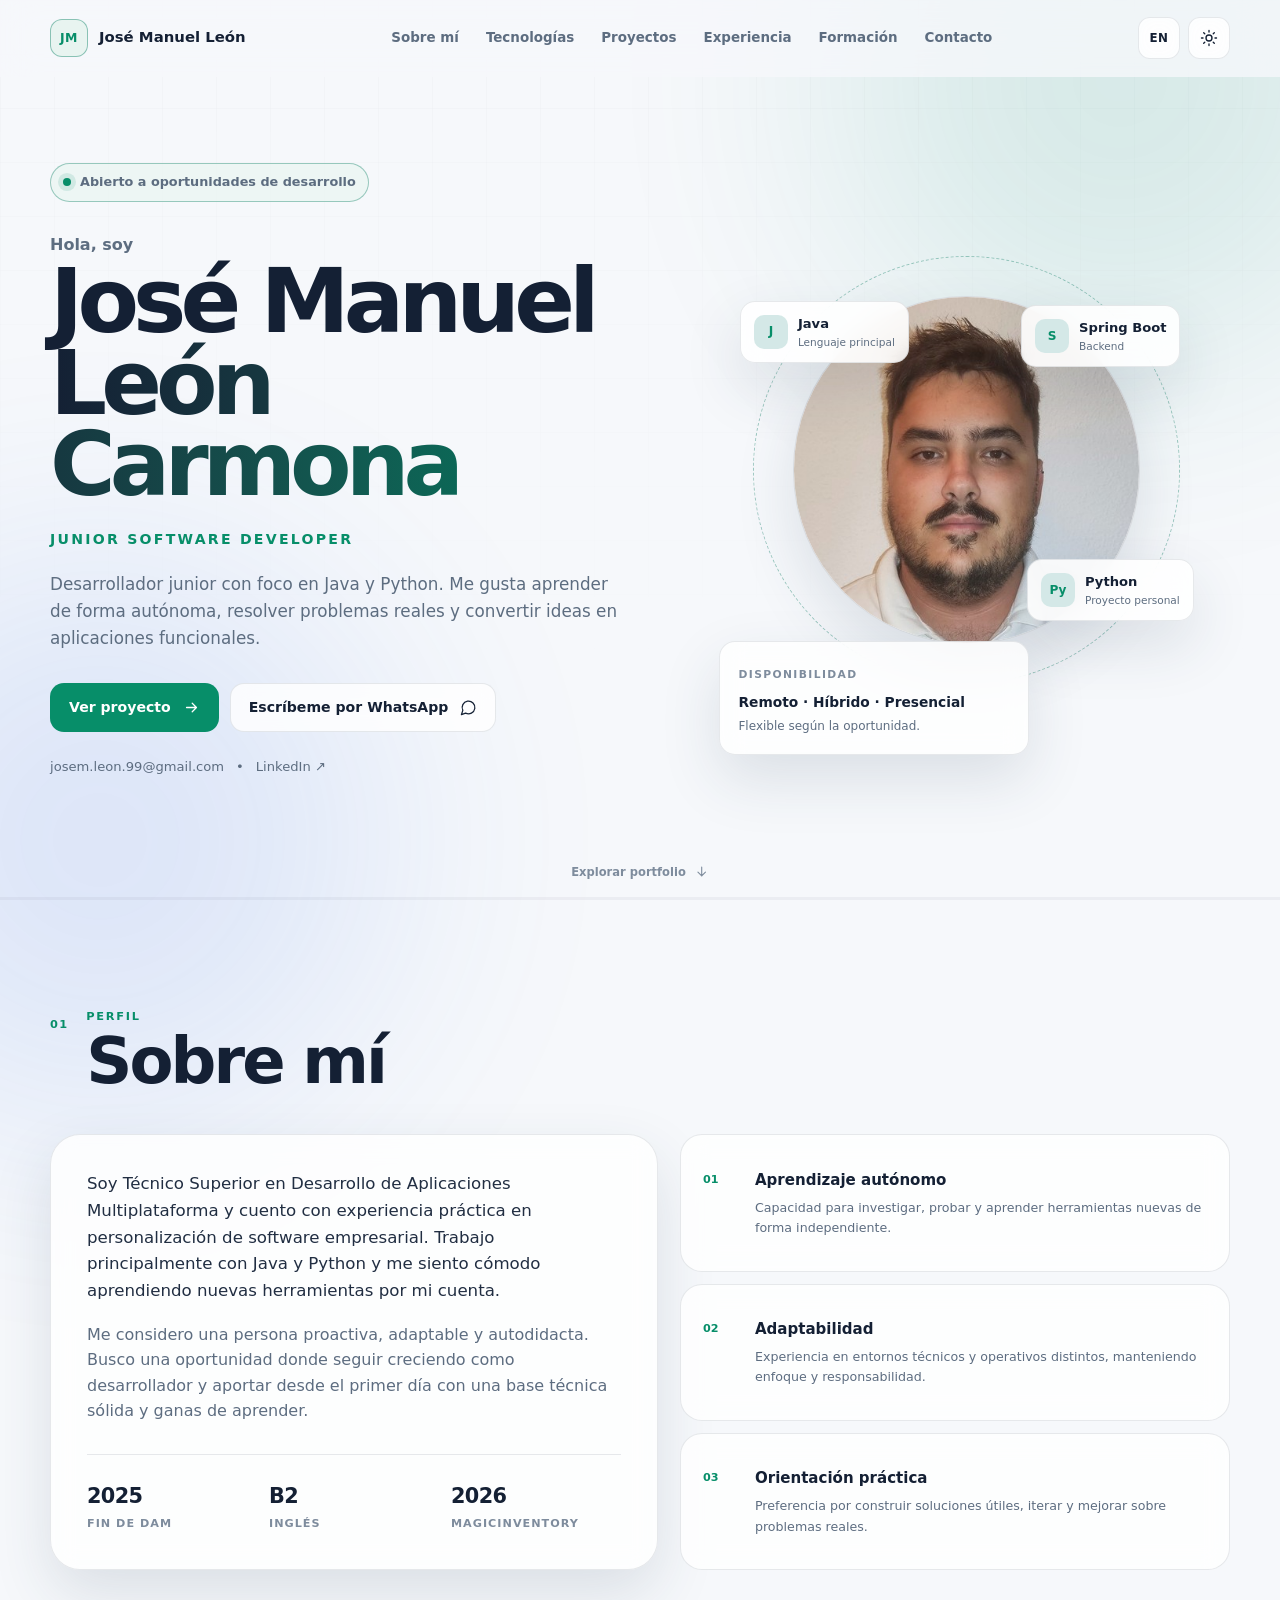
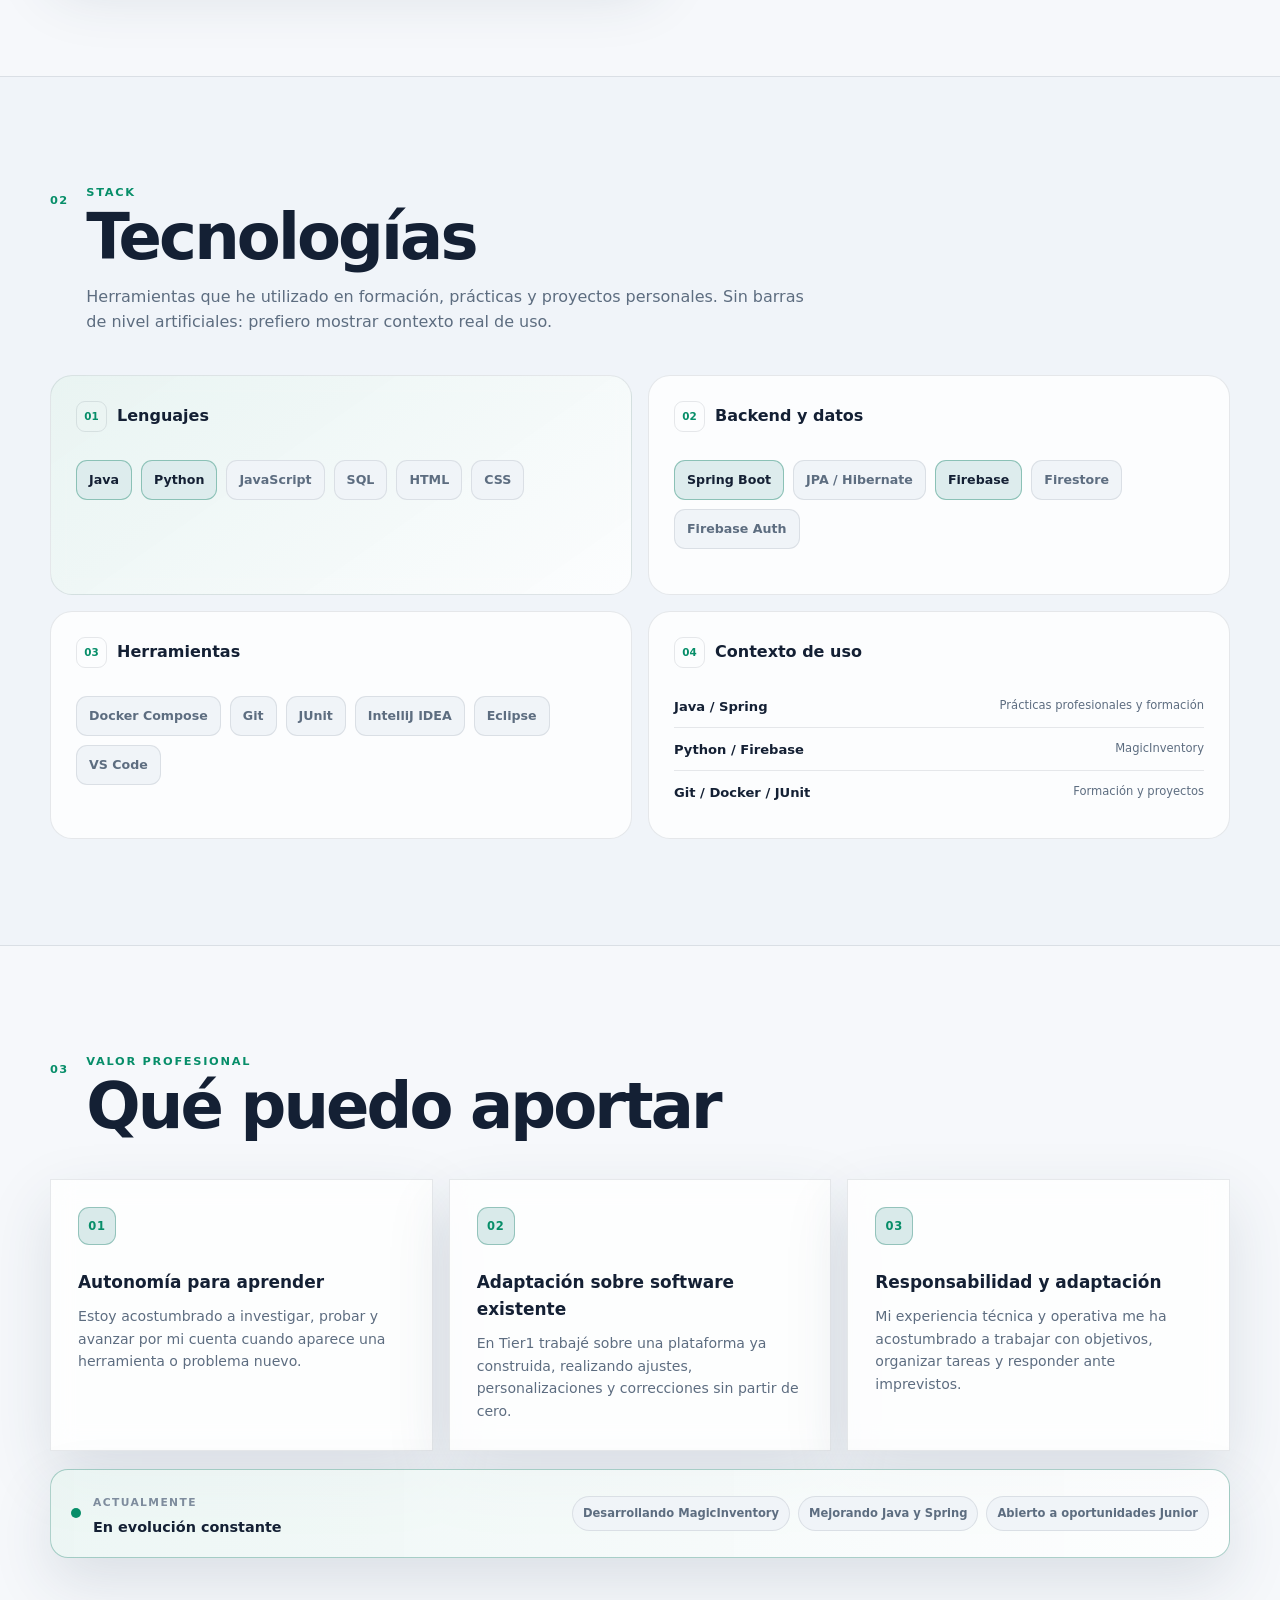
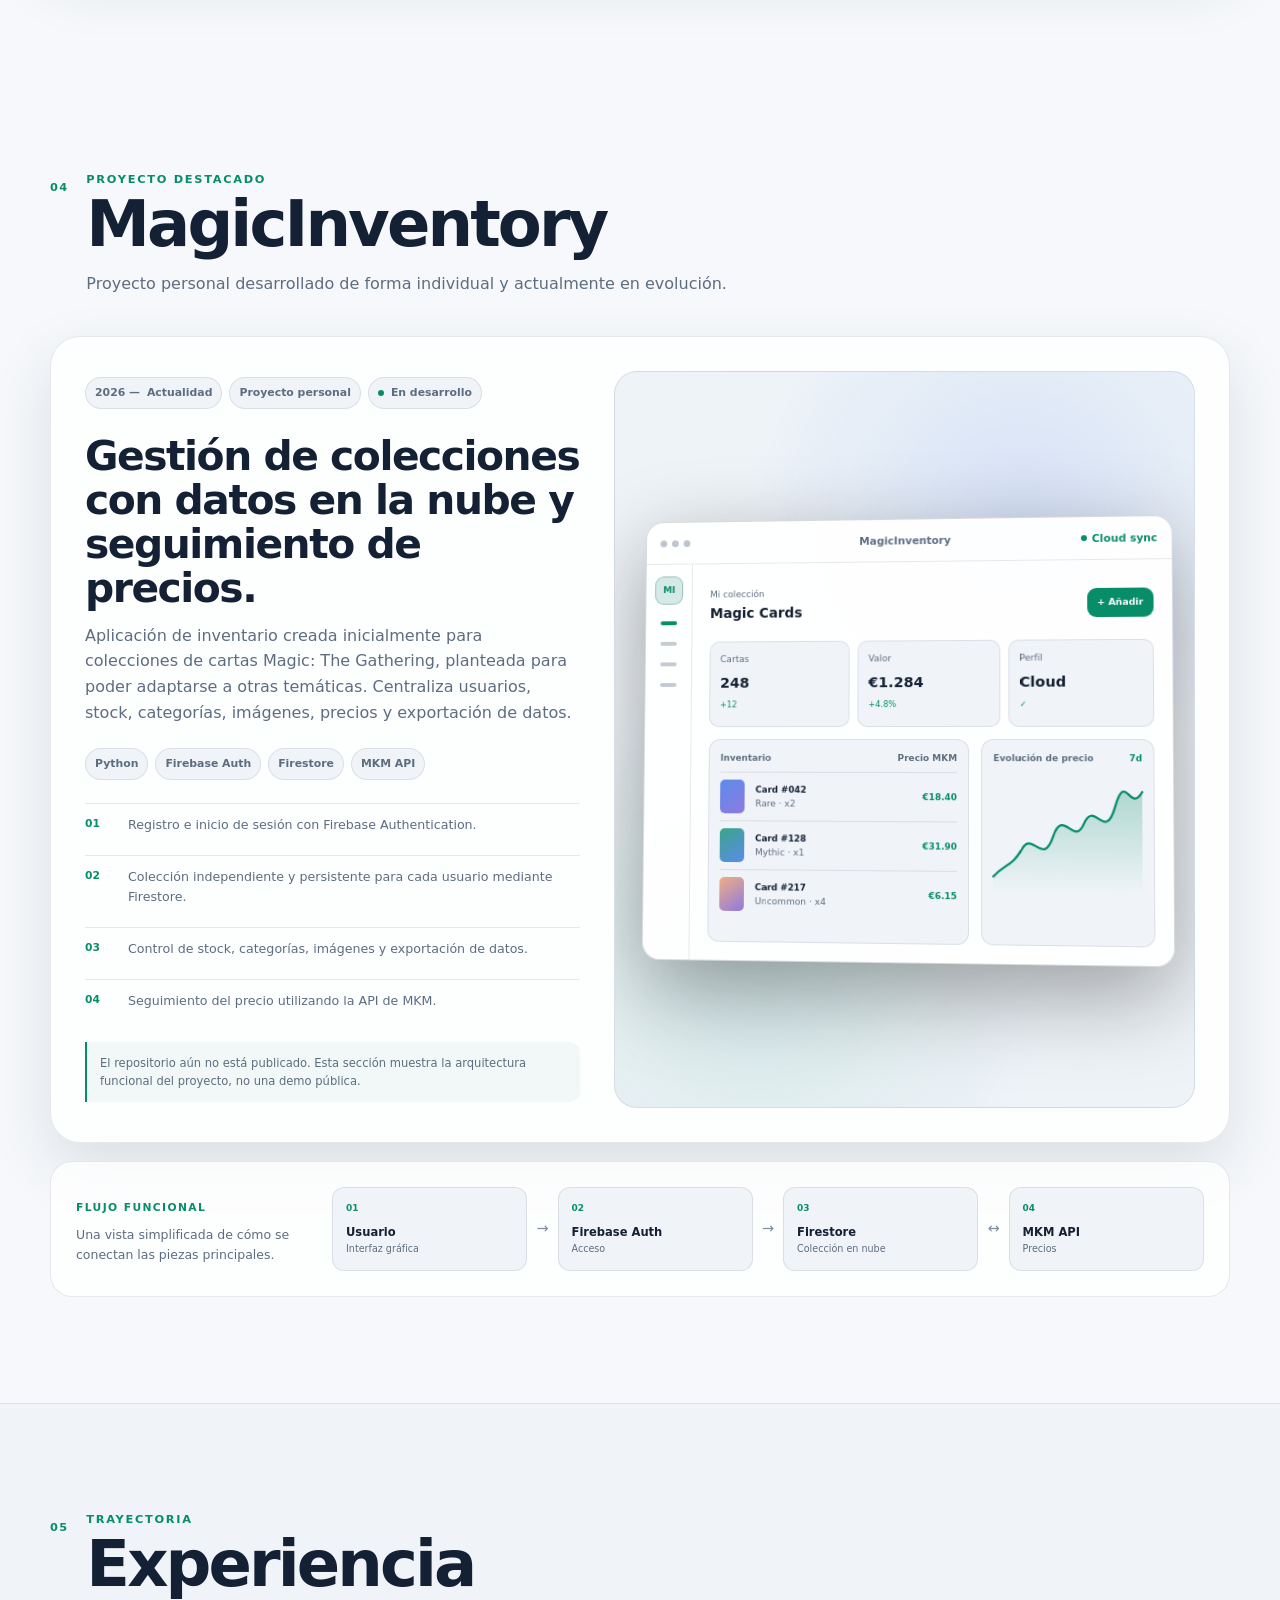
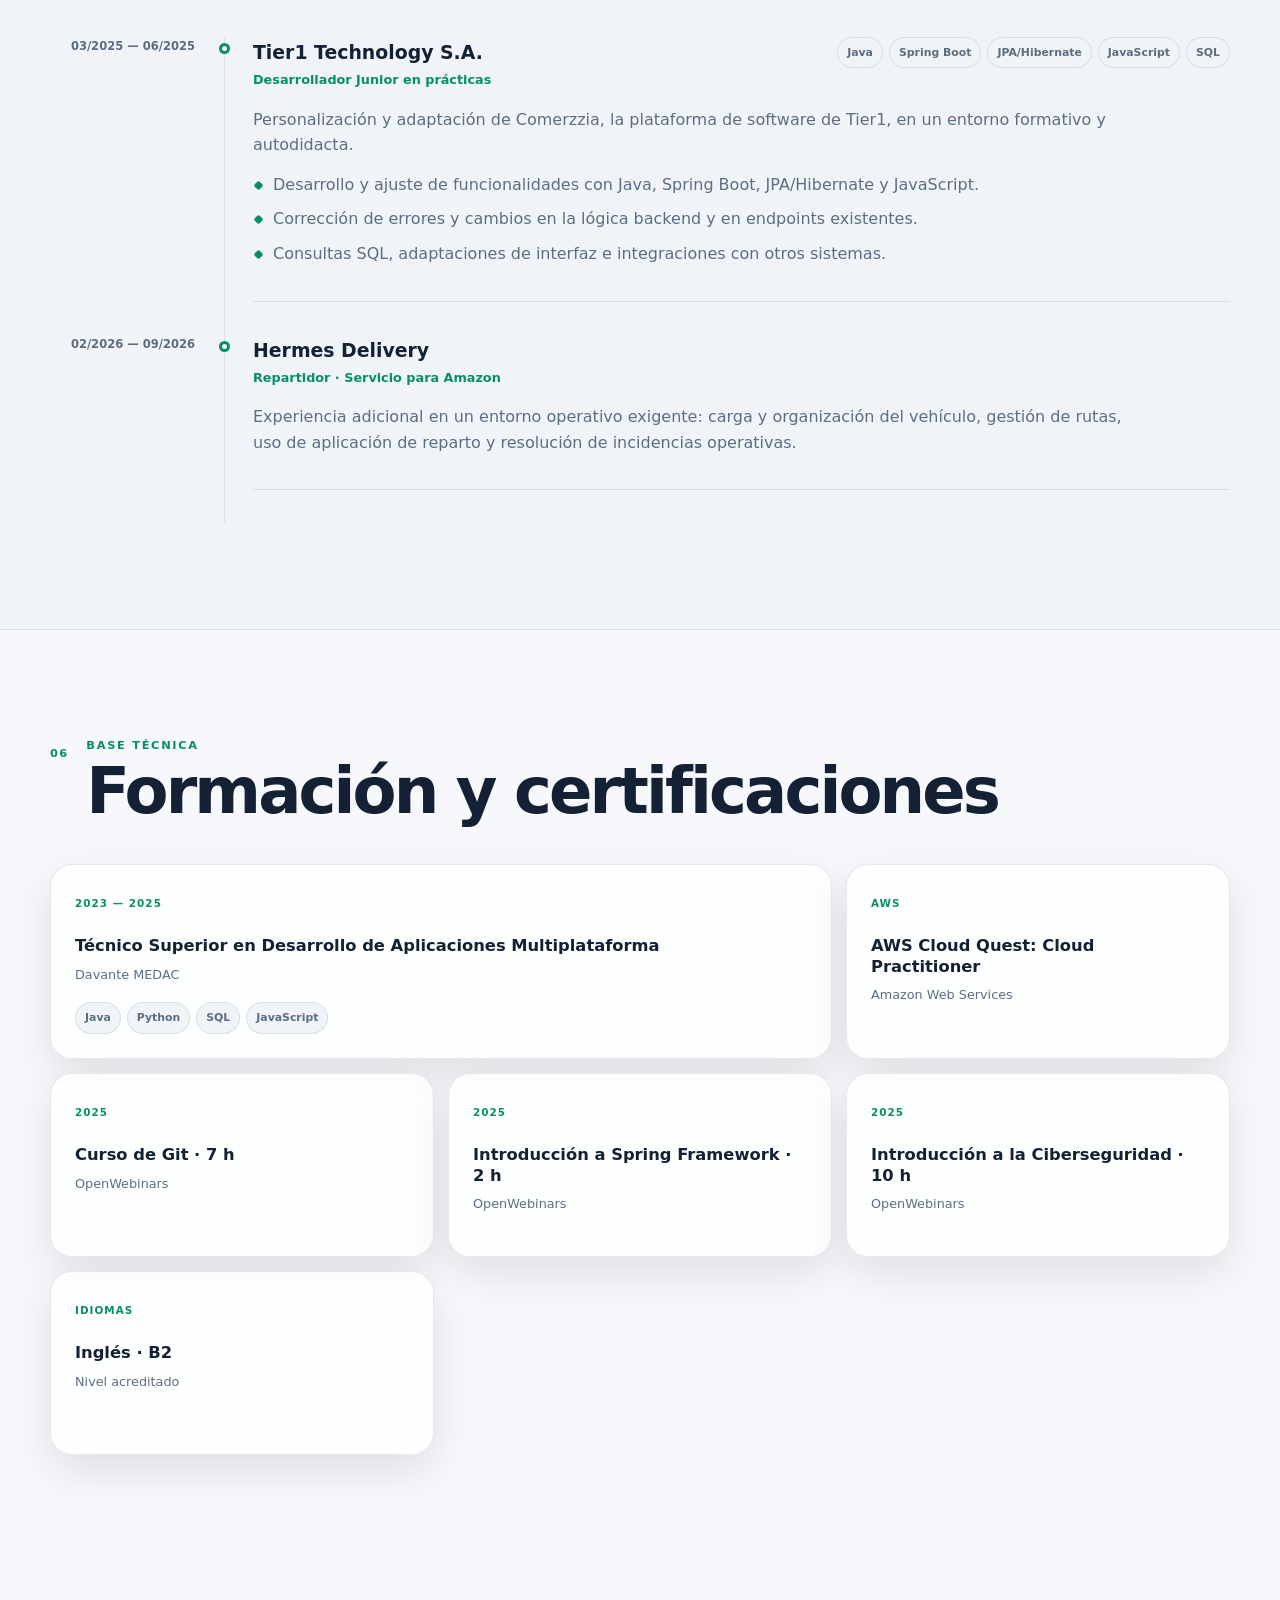
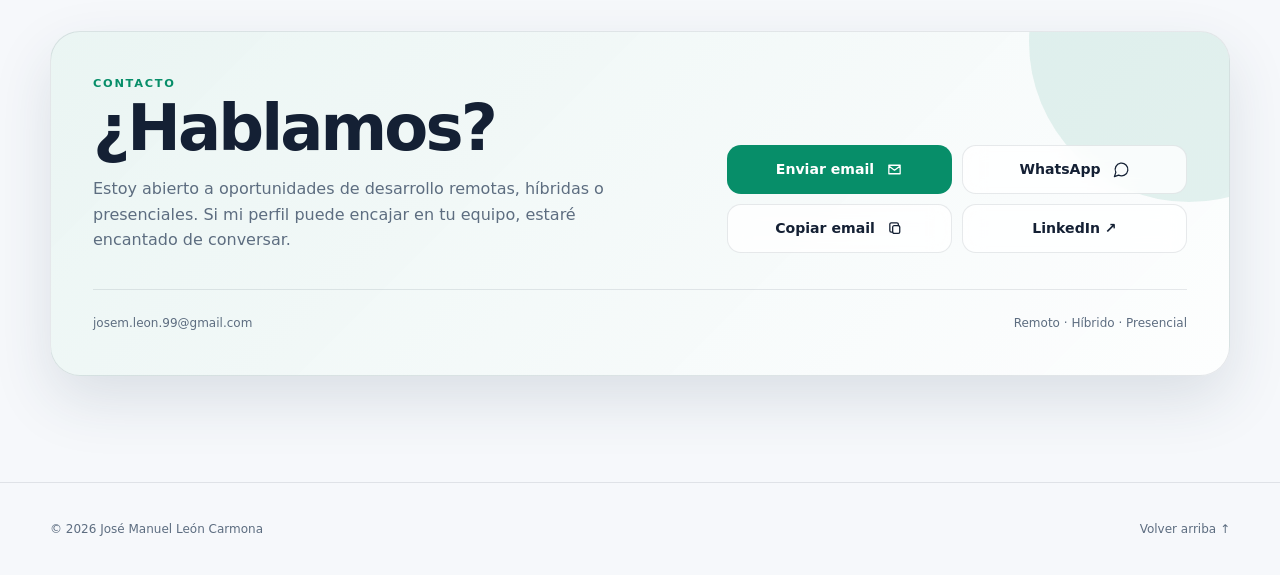
==== commit f44767c7: "Mejora la experiencia y rehace el README como presentación - Experiencia en Tier1: frase de contexto" ====
--- a/index.html
+++ b/index.html
@@ -16,7 +16,7 @@
   <title>José Manuel León Carmona | Junior Software Developer</title>
   <link rel="icon" href="favicon.svg" type="image/svg+xml">
   <link rel="manifest" href="site.webmanifest">
-  <link rel="stylesheet" href="styles.css?v=20261118">
+  <link rel="stylesheet" href="styles.css?v=20261118b">
 
   <script type="application/ld+json">
   {
@@ -396,7 +396,12 @@
                 <div><h3>Tier1 Technology S.A.</h3><p class="timeline-role" data-i18n="experience.tierRole">Desarrollador Junior en prácticas</p></div>
                 <div class="timeline-tags"><span>Java</span><span>Spring Boot</span><span>JPA/Hibernate</span><span>JavaScript</span><span>SQL</span></div>
               </div>
-              <p data-i18n="experience.tierText">Prácticas con un enfoque formativo y autodidacta sobre Comerzzia, el software de Tier1. Trabajé en personalizaciones y ajustes del producto, corrección de errores, cambios en lógica backend, endpoints, bases de datos, interfaz e integraciones.</p>
+              <p data-i18n="experience.tierText">Personalización y adaptación de Comerzzia, la plataforma de software de Tier1, en un entorno formativo y autodidacta.</p>
+              <ul class="timeline-points">
+                <li data-i18n="experience.tierPoint1">Desarrollo y ajuste de funcionalidades con Java, Spring Boot, JPA/Hibernate y JavaScript.</li>
+                <li data-i18n="experience.tierPoint2">Corrección de errores y cambios en la lógica backend y en endpoints existentes.</li>
+                <li data-i18n="experience.tierPoint3">Consultas SQL, adaptaciones de interfaz e integraciones con otros sistemas.</li>
+              </ul>
             </div>
           </article>
 
@@ -496,6 +501,6 @@
 
   <div class="toast" id="toast" role="status" aria-live="polite"></div>
 
-  <script src="script.js?v=20261118"></script>
+  <script src="script.js?v=20261118b"></script>
 </body>
 </html>
--- a/styles.css
+++ b/styles.css
@@ -268,6 +268,9 @@
 .timeline-heading h3 { margin: 0; font-size: 1.18rem; }
 .timeline-role { margin: 3px 0 0; color: var(--accent); font-size: .8rem; font-weight: 780; }
 .timeline-card > p { max-width: 870px; margin: 16px 0 0; color: var(--muted); }
+.timeline-points { max-width: 870px; margin: 14px 0 0; padding: 0; list-style: none; display: grid; gap: 9px; color: var(--muted); }
+.timeline-points li { position: relative; padding-left: 20px; }
+.timeline-points li::before { content: ""; position: absolute; left: 2px; top: .62em; width: 7px; height: 7px; border-radius: 2px; background: var(--accent); transform: rotate(45deg); }
 .timeline-tags { max-width: 460px; display: flex; justify-content: flex-end; flex-wrap: wrap; gap: 6px; }
 .timeline-item.secondary { opacity: .84; }
 
@@ -650,6 +653,7 @@
   .timeline-card { padding-bottom: 27px; }
   .timeline-heading h3 { font-size: 1.08rem; }
   .timeline-card > p { margin-top: 12px; font-size: .88rem; }
+  .timeline-points { margin-top: 10px; gap: 7px; font-size: .88rem; }
   .timeline-tags { margin-top: 10px; }
 
   .education-grid { gap: 10px; }
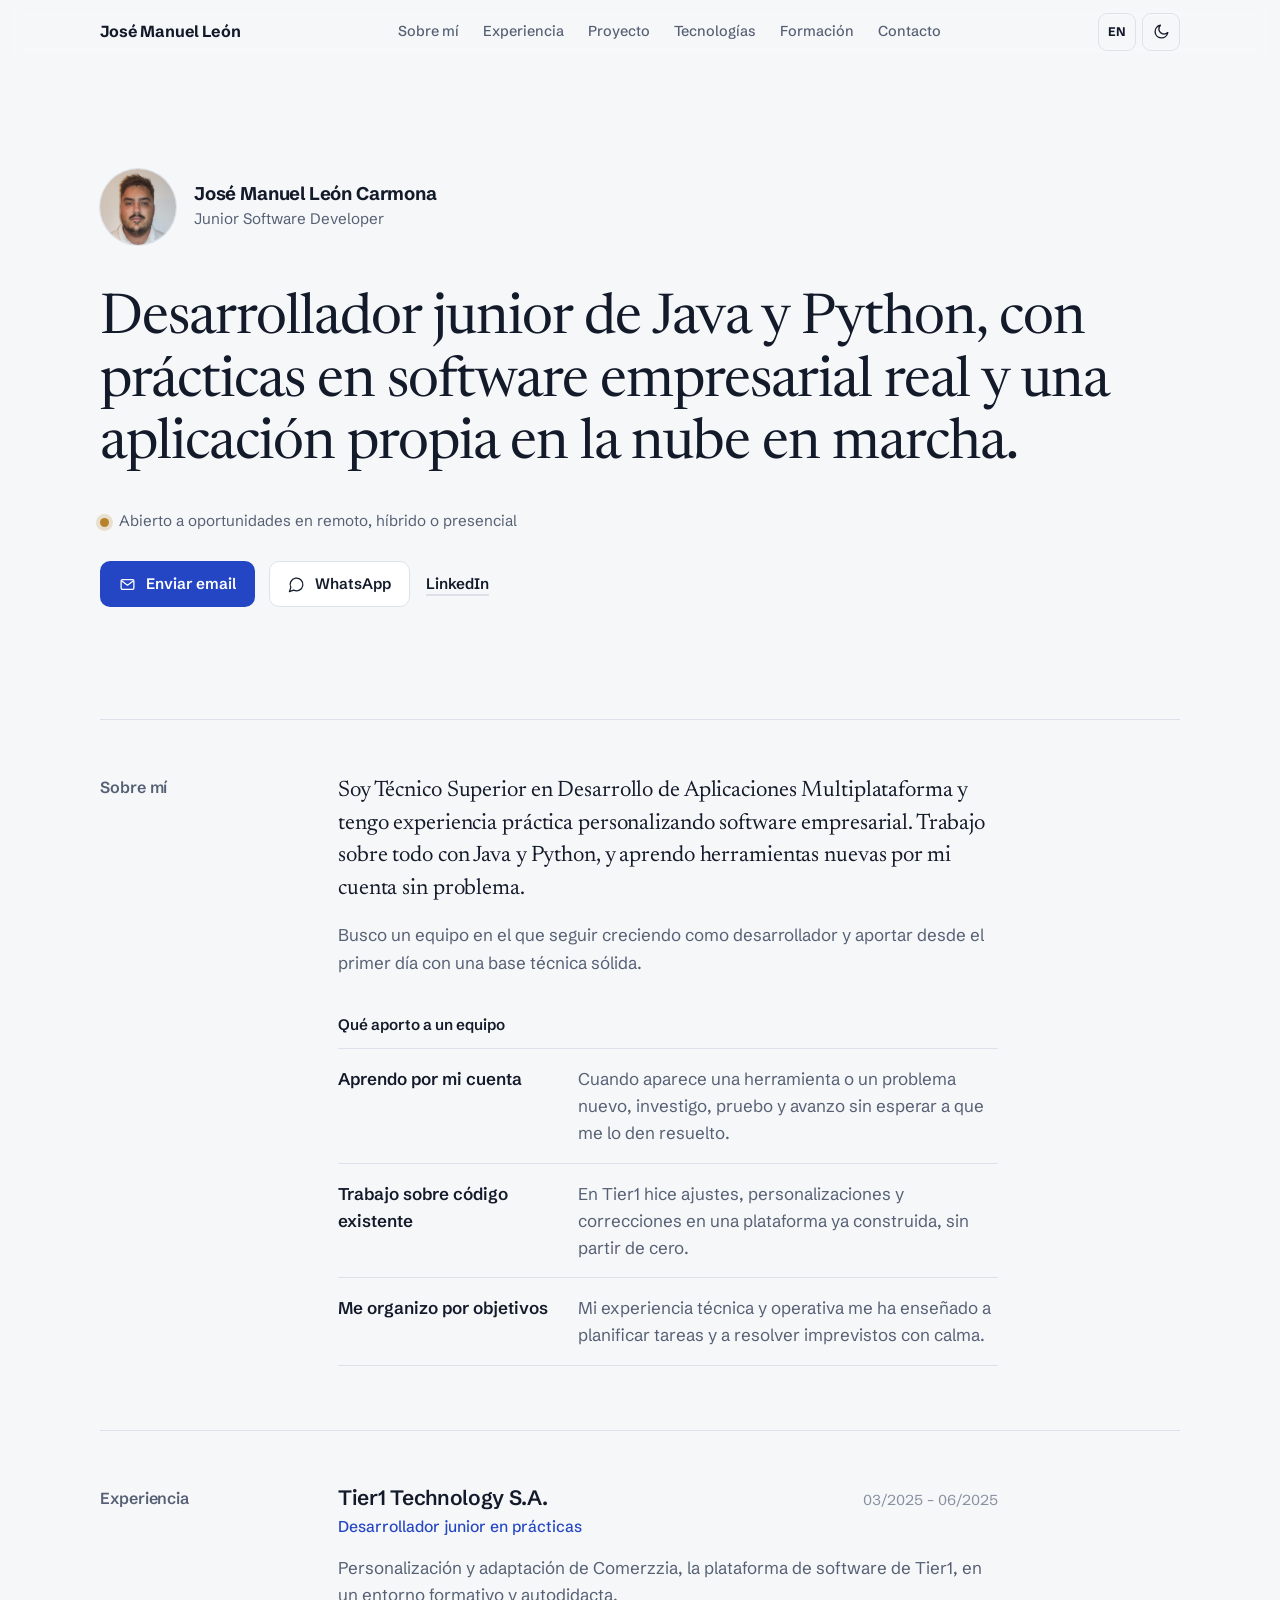
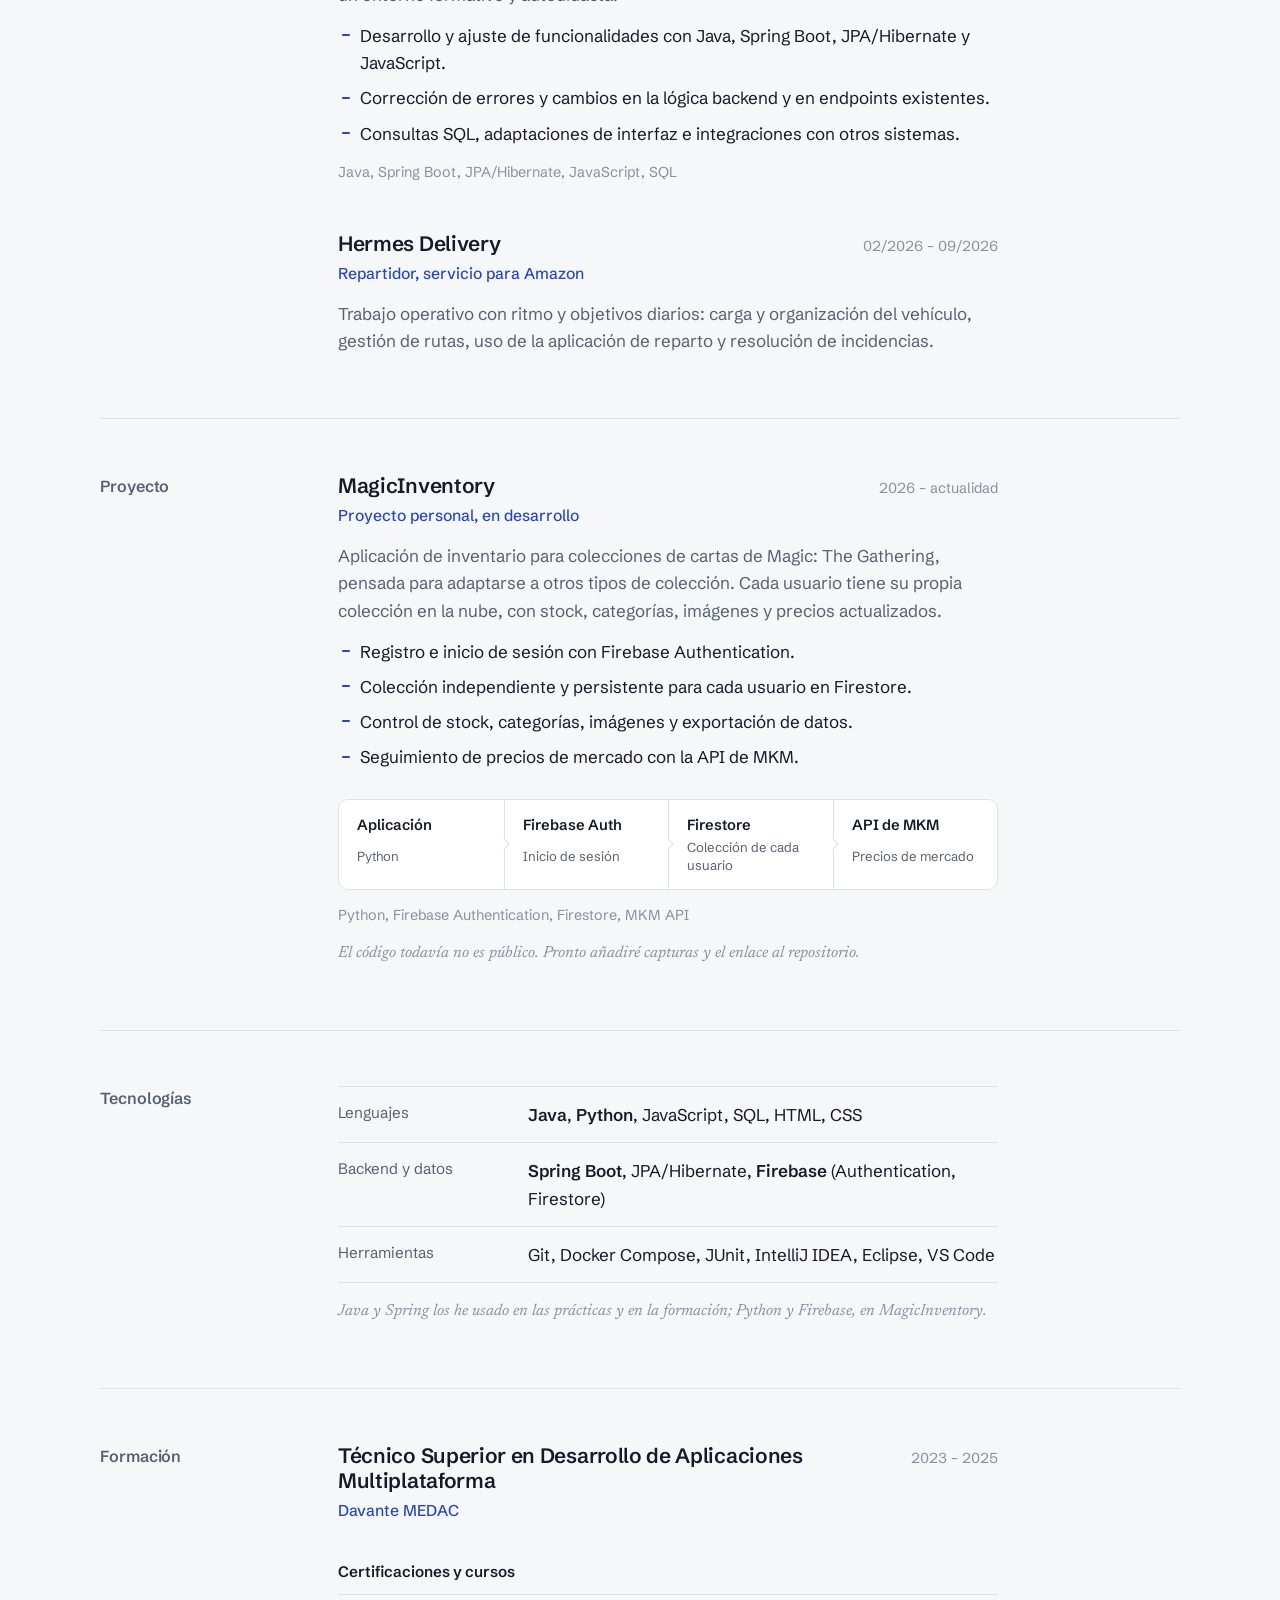
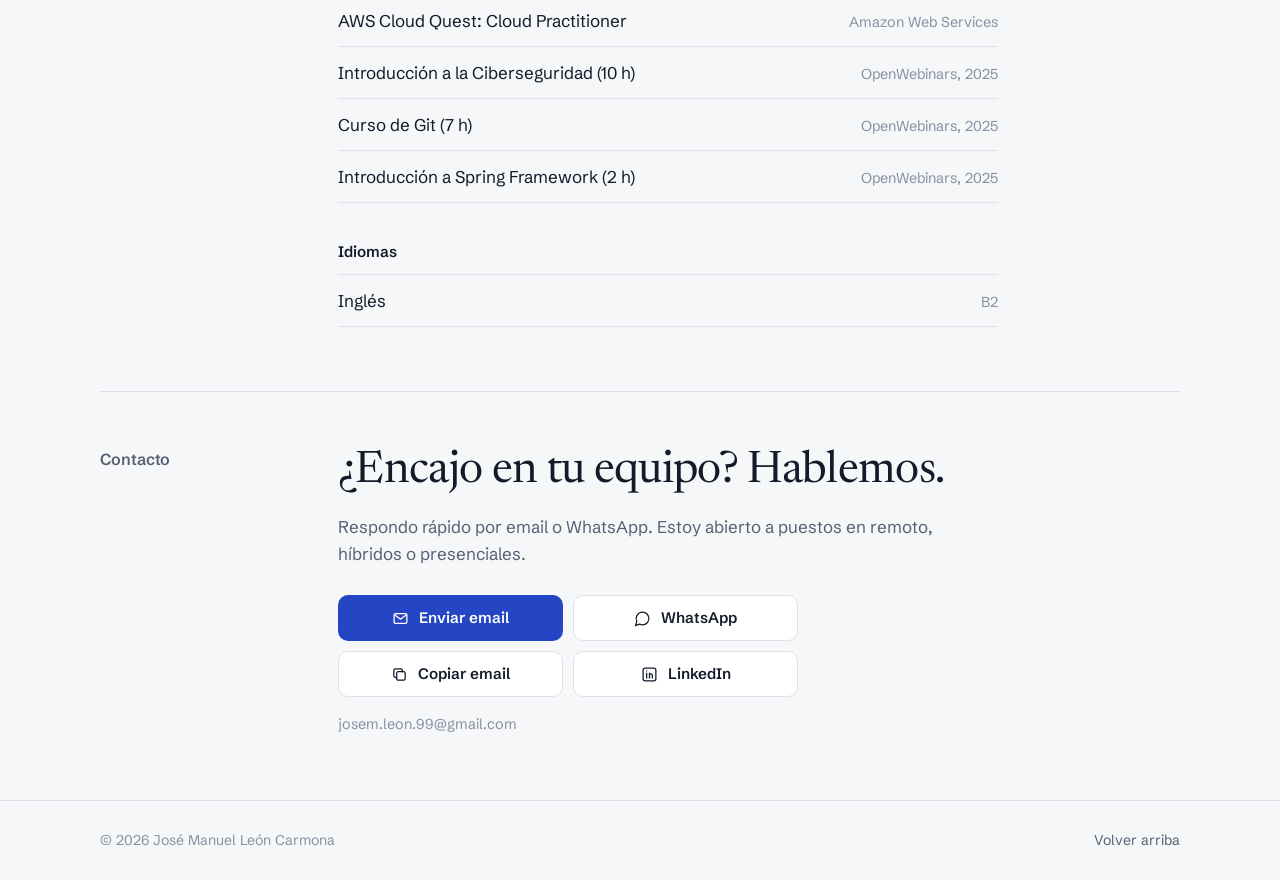
==== commit 01887589: "Rediseño con estilo de CV editorial - Estructura en dos columnas: título de sección a la izquierda y" ====
--- a/index.html
+++ b/index.html
@@ -1,22 +1,35 @@
 <!doctype html>
-<html lang="es" data-theme="dark">
+<html lang="es">
 <head>
   <meta charset="utf-8">
   <meta name="viewport" content="width=device-width, initial-scale=1">
-  <meta name="description" content="Portfolio profesional de José Manuel León Carmona, Junior Software Developer con foco en Java y Python.">
-  <meta name="theme-color" content="#08111f">
-  <meta name="color-scheme" content="dark light">
+  <meta name="description" content="Portfolio de José Manuel León Carmona, Junior Software Developer con foco en Java, Spring Boot y Python.">
+  <meta name="theme-color" content="#f6f7f9">
+  <meta name="color-scheme" content="light dark">
 
   <meta property="og:type" content="website">
   <meta property="og:title" content="José Manuel León Carmona | Junior Software Developer">
-  <meta property="og:description" content="Portfolio profesional: Java, Python, Spring Boot, Firebase y proyectos de desarrollo de software.">
+  <meta property="og:description" content="Desarrollador junior de Java y Python. Prácticas en Tier1 Technology y proyecto propio MagicInventory.">
   <meta property="og:url" content="https://josemaleon.github.io/">
   <meta property="og:image" content="https://josemaleon.github.io/assets/images/jose-manuel-leon.jpg">
 
   <title>José Manuel León Carmona | Junior Software Developer</title>
   <link rel="icon" href="favicon.svg" type="image/svg+xml">
   <link rel="manifest" href="site.webmanifest">
-  <link rel="stylesheet" href="styles.css?v=20261118b">
+
+  <script>
+    (function () {
+      var theme;
+      try { theme = localStorage.getItem("portfolio-theme"); } catch (e) {}
+      if (!theme) theme = window.matchMedia("(prefers-color-scheme: dark)").matches ? "dark" : "light";
+      document.documentElement.dataset.theme = theme;
+    })();
+  </script>
+
+  <link rel="preconnect" href="https://fonts.googleapis.com">
+  <link rel="preconnect" href="https://fonts.gstatic.com" crossorigin>
+  <link rel="stylesheet" href="https://fonts.googleapis.com/css2?family=Newsreader:ital,opsz,wght@0,6..72,400;0,6..72,500;1,6..72,400&family=Schibsted+Grotesk:wght@400;500;600;700&display=swap">
+  <link rel="stylesheet" href="styles.css?v=20261118c">
 
   <script type="application/ld+json">
   {
@@ -26,481 +39,257 @@
     "jobTitle": "Junior Software Developer",
     "url": "https://josemaleon.github.io/",
     "image": "https://josemaleon.github.io/assets/images/jose-manuel-leon.jpg",
-    "sameAs": ["https://www.linkedin.com/in/jmleoncarmona"],
+    "sameAs": ["https://www.linkedin.com/in/jmleoncarmona", "https://github.com/JOSEMALEON"],
     "knowsAbout": ["Java", "Python", "Spring Boot", "JPA", "Hibernate", "SQL", "Firebase", "JavaScript", "Docker"]
   }
   </script>
 </head>
 <body>
-  <a class="skip-link" href="#contenido">Saltar al contenido</a>
-
-  <div class="ambient ambient-a" aria-hidden="true"></div>
-  <div class="ambient ambient-b" aria-hidden="true"></div>
-  <div class="grid-overlay" aria-hidden="true"></div>
+  <a class="skip-link" href="#contenido" data-i18n="ui.skip">Saltar al contenido</a>
 
   <header class="site-header" id="siteHeader">
-    <div class="container nav-shell">
-      <a href="#inicio" class="brand" aria-label="Ir al inicio">
-        <span class="brand-symbol">JM</span>
-        <span class="brand-name">José Manuel León</span>
-      </a>
+    <div class="wrap header-inner">
+      <a href="#inicio" class="brand">José Manuel León</a>
 
       <nav class="desktop-nav" aria-label="Navegación principal">
         <a href="#sobre-mi" data-i18n="nav.about">Sobre mí</a>
-        <a href="#skills" data-i18n="nav.skills">Tecnologías</a>
-        <a href="#proyectos" data-i18n="nav.projects">Proyectos</a>
         <a href="#experiencia" data-i18n="nav.experience">Experiencia</a>
+        <a href="#proyecto" data-i18n="nav.project">Proyecto</a>
+        <a href="#tecnologias" data-i18n="nav.skills">Tecnologías</a>
         <a href="#formacion" data-i18n="nav.education">Formación</a>
         <a href="#contacto" data-i18n="nav.contact">Contacto</a>
       </nav>
 
       <div class="header-actions">
-        <button class="square-button language-button" id="languageButton" type="button" aria-label="Cambiar idioma">
+        <button class="icon-button" id="languageButton" type="button" aria-label="Switch to English">
           <span id="languageLabel">EN</span>
         </button>
-        <button class="square-button" id="themeButton" type="button" aria-label="Cambiar tema">
+        <button class="icon-button" id="themeButton" type="button" aria-label="Activar tema oscuro">
           <svg id="themeIconMoon" viewBox="0 0 24 24" aria-hidden="true"><path d="M21 12.8A8.5 8.5 0 1 1 11.2 3a6.5 6.5 0 0 0 9.8 9.8Z"/></svg>
-          <svg id="themeIconSun" class="hidden" viewBox="0 0 24 24" aria-hidden="true"><circle cx="12" cy="12" r="4"/><path d="M12 2v2M12 20v2M4.93 4.93l1.42 1.42M17.66 17.66l1.41 1.41M2 12h2M20 12h2M4.93 19.07l1.42-1.41M17.66 6.34l1.41-1.41"/></svg>
+          <svg id="themeIconSun" viewBox="0 0 24 24" aria-hidden="true"><circle cx="12" cy="12" r="4"/><path d="M12 2v2M12 20v2M4.93 4.93l1.42 1.42M17.66 17.66l1.41 1.41M2 12h2M20 12h2M4.93 19.07l1.42-1.41M17.66 6.34l1.41-1.41"/></svg>
         </button>
-        <button class="menu-button" id="menuButton" type="button" aria-label="Abrir menú" aria-expanded="false" aria-controls="mobileNav">
-          <span></span><span></span><span></span>
+        <button class="icon-button menu-button" id="menuButton" type="button" aria-label="Abrir menú" aria-expanded="false" aria-controls="mobileNav">
+          <svg viewBox="0 0 24 24" aria-hidden="true"><path d="M4 7h16M4 12h16M4 17h16"/></svg>
         </button>
       </div>
     </div>
 
     <nav class="mobile-nav" id="mobileNav" aria-label="Navegación móvil">
       <a href="#sobre-mi" data-i18n="nav.about">Sobre mí</a>
-      <a href="#skills" data-i18n="nav.skills">Tecnologías</a>
-      <a href="#proyectos" data-i18n="nav.projects">Proyectos</a>
       <a href="#experiencia" data-i18n="nav.experience">Experiencia</a>
+      <a href="#proyecto" data-i18n="nav.project">Proyecto</a>
+      <a href="#tecnologias" data-i18n="nav.skills">Tecnologías</a>
       <a href="#formacion" data-i18n="nav.education">Formación</a>
       <a href="#contacto" data-i18n="nav.contact">Contacto</a>
     </nav>
   </header>
 
   <main id="contenido">
-    <section class="hero section" id="inicio">
-      <div class="container hero-layout">
-        <div class="hero-copy reveal">
-          <div class="availability-pill">
-            <span class="pulse-dot" aria-hidden="true"></span>
-            <span data-i18n="hero.available">Abierto a oportunidades de desarrollo</span>
-          </div>
-
-          <p class="overline" data-i18n="hero.greeting">Hola, soy</p>
-          <h1>José Manuel<br><span>León Carmona</span></h1>
-          <p class="role">Junior Software Developer</p>
-          <p class="hero-text" data-i18n="hero.text">Desarrollador junior con foco en Java y Python. Me gusta aprender de forma autónoma, resolver problemas reales y convertir ideas en aplicaciones funcionales.</p>
-
-          <div class="hero-actions">
-            <a class="button button-primary" href="#proyectos">
-              <span data-i18n="hero.projectCta">Ver proyecto</span>
-              <svg viewBox="0 0 24 24" aria-hidden="true"><path d="M5 12h14M13 6l6 6-6 6"/></svg>
-            </a>
-            <a class="button button-ghost whatsapp-link" href="https://wa.me/34674744656?text=Hola%20Jos%C3%A9%20Manuel%2C%20he%20visto%20tu%20portfolio%20y%20me%20gustar%C3%ADa%20hablar%20contigo." target="_blank" rel="noopener noreferrer">
-              <span data-i18n="hero.whatsappCta">Escríbeme por WhatsApp</span>
-              <svg viewBox="0 0 24 24" aria-hidden="true"><path d="M7.9 20A9 9 0 1 0 4 16.1L2 22Z"/></svg>
-            </a>
-          </div>
-
-          <div class="hero-links">
-            <a href="mailto:josem.leon.99@gmail.com">josem.leon.99@gmail.com</a>
-            <span aria-hidden="true">•</span>
-            <a href="https://www.linkedin.com/in/jmleoncarmona" target="_blank" rel="noopener noreferrer">LinkedIn ↗</a>
-          </div>
+    <section class="hero wrap" id="inicio">
+      <div class="byline">
+        <img class="portrait" src="assets/images/jose-manuel-leon.jpg" alt="José Manuel León Carmona" width="440" height="440">
+        <div>
+          <h1>José Manuel León Carmona</h1>
+          <p class="byline-role">Junior Software Developer</p>
         </div>
-
-        <div class="hero-visual reveal">
-          <div class="portrait-stage">
-            <div class="orbit orbit-outer" aria-hidden="true"></div>
-            <div class="orbit orbit-inner" aria-hidden="true"></div>
-            <div class="portrait-frame">
-              <img src="assets/images/jose-manuel-leon.jpg" alt="José Manuel León Carmona" width="440" height="440">
-            </div>
-
-            <div class="tech-chip chip-java">
-              <span class="chip-icon">J</span>
-              <div><strong>Java</strong><small data-i18n="hero.java">Lenguaje principal</small></div>
-            </div>
-            <div class="tech-chip chip-python">
-              <span class="chip-icon">Py</span>
-              <div><strong>Python</strong><small data-i18n="hero.python">Proyecto personal</small></div>
-            </div>
-            <div class="tech-chip chip-spring">
-              <span class="chip-icon">S</span>
-              <div><strong>Spring Boot</strong><small data-i18n="hero.spring">Backend</small></div>
-            </div>
-          </div>
-
-          <div class="work-mode-card">
-            <span class="card-eyebrow" data-i18n="hero.modeLabel">Disponibilidad</span>
-            <strong data-i18n="hero.mode">Remoto · Híbrido · Presencial</strong>
-            <p data-i18n="hero.modeText">Flexible según la oportunidad.</p>
-          </div>
+      </div>
+
+      <p class="statement" data-i18n="hero.statement">Desarrollador junior de Java y Python, con prácticas en software empresarial real y una aplicación propia en la nube en marcha.</p>
+
+      <p class="status"><span class="status-dot" aria-hidden="true"></span><span data-i18n="hero.status">Abierto a oportunidades en remoto, híbrido o presencial</span></p>
+
+      <div class="actions">
+        <a class="button button-primary" href="https://mail.google.com/mail/?view=cm&fs=1&to=josem.leon.99@gmail.com&su=Contacto%20desde%20tu%20portfolio" target="_blank" rel="noopener noreferrer">
+          <svg viewBox="0 0 24 24" aria-hidden="true"><rect x="3" y="5" width="18" height="14" rx="2"/><path d="m4 7 8 6 8-6"/></svg>
+          <span data-i18n="contact.email">Enviar email</span>
+        </a>
+        <a class="button button-secondary whatsapp-link" href="https://wa.me/34674744656?text=Hola%20Jos%C3%A9%20Manuel%2C%20he%20visto%20tu%20portfolio%20y%20me%20gustar%C3%ADa%20hablar%20contigo." target="_blank" rel="noopener noreferrer">
+          <svg viewBox="0 0 24 24" aria-hidden="true"><path d="M7.9 20A9 9 0 1 0 4 16.1L2 22Z"/></svg>
+          <span>WhatsApp</span>
+        </a>
+        <a class="text-link" href="https://www.linkedin.com/in/jmleoncarmona" target="_blank" rel="noopener noreferrer">LinkedIn</a>
+      </div>
+    </section>
+
+    <section class="block wrap" id="sobre-mi" aria-labelledby="about-title">
+      <h2 id="about-title" data-i18n="nav.about">Sobre mí</h2>
+      <div class="block-body">
+        <p class="lead" data-i18n="about.p1">Soy Técnico Superior en Desarrollo de Aplicaciones Multiplataforma y tengo experiencia práctica personalizando software empresarial. Trabajo sobre todo con Java y Python, y aprendo herramientas nuevas por mi cuenta sin problema.</p>
+        <p data-i18n="about.p2">Busco un equipo en el que seguir creciendo como desarrollador y aportar desde el primer día con una base técnica sólida.</p>
+
+        <h3 class="subhead" data-i18n="about.strengthsTitle">Qué aporto a un equipo</h3>
+        <dl class="strengths">
+          <div>
+            <dt data-i18n="about.s1Title">Aprendo por mi cuenta</dt>
+            <dd data-i18n="about.s1Text">Cuando aparece una herramienta o un problema nuevo, investigo, pruebo y avanzo sin esperar a que me lo den resuelto.</dd>
+          </div>
+          <div>
+            <dt data-i18n="about.s2Title">Trabajo sobre código existente</dt>
+            <dd data-i18n="about.s2Text">En Tier1 hice ajustes, personalizaciones y correcciones en una plataforma ya construida, sin partir de cero.</dd>
+          </div>
+          <div>
+            <dt data-i18n="about.s3Title">Me organizo por objetivos</dt>
+            <dd data-i18n="about.s3Text">Mi experiencia técnica y operativa me ha enseñado a planificar tareas y a resolver imprevistos con calma.</dd>
+          </div>
+        </dl>
+      </div>
+    </section>
+
+    <section class="block wrap" id="experiencia" aria-labelledby="experience-title">
+      <h2 id="experience-title" data-i18n="nav.experience">Experiencia</h2>
+      <div class="block-body">
+        <article class="entry">
+          <header class="entry-head">
+            <div>
+              <h3>Tier1 Technology S.A.</h3>
+              <p class="entry-role" data-i18n="experience.tierRole">Desarrollador junior en prácticas</p>
+            </div>
+            <p class="entry-date"><time datetime="2025-03">03/2025</time> – <time datetime="2025-06">06/2025</time></p>
+          </header>
+          <p data-i18n="experience.tierText">Personalización y adaptación de Comerzzia, la plataforma de software de Tier1, en un entorno formativo y autodidacta.</p>
+          <ul class="points">
+            <li data-i18n="experience.tierPoint1">Desarrollo y ajuste de funcionalidades con Java, Spring Boot, JPA/Hibernate y JavaScript.</li>
+            <li data-i18n="experience.tierPoint2">Corrección de errores y cambios en la lógica backend y en endpoints existentes.</li>
+            <li data-i18n="experience.tierPoint3">Consultas SQL, adaptaciones de interfaz e integraciones con otros sistemas.</li>
+          </ul>
+          <p class="stack-line">Java, Spring Boot, JPA/Hibernate, JavaScript, SQL</p>
+        </article>
+
+        <article class="entry">
+          <header class="entry-head">
+            <div>
+              <h3>Hermes Delivery</h3>
+              <p class="entry-role" data-i18n="experience.hermesRole">Repartidor, servicio para Amazon</p>
+            </div>
+            <p class="entry-date"><time datetime="2026-02">02/2026</time> – <time datetime="2026-09">09/2026</time></p>
+          </header>
+          <p data-i18n="experience.hermesText">Trabajo operativo con ritmo y objetivos diarios: carga y organización del vehículo, gestión de rutas, uso de la aplicación de reparto y resolución de incidencias.</p>
+        </article>
+      </div>
+    </section>
+
+    <section class="block wrap" id="proyecto" aria-labelledby="project-title">
+      <h2 id="project-title" data-i18n="nav.project">Proyecto</h2>
+      <div class="block-body">
+        <article class="entry">
+          <header class="entry-head">
+            <div>
+              <h3>MagicInventory</h3>
+              <p class="entry-role" data-i18n="project.role">Proyecto personal, en desarrollo</p>
+            </div>
+            <p class="entry-date"><time datetime="2026">2026</time> – <span data-i18n="project.present">actualidad</span></p>
+          </header>
+          <p data-i18n="project.description">Aplicación de inventario para colecciones de cartas de Magic: The Gathering, pensada para adaptarse a otros tipos de colección. Cada usuario tiene su propia colección en la nube, con stock, categorías, imágenes y precios actualizados.</p>
+          <ul class="points">
+            <li data-i18n="project.feature1">Registro e inicio de sesión con Firebase Authentication.</li>
+            <li data-i18n="project.feature2">Colección independiente y persistente para cada usuario en Firestore.</li>
+            <li data-i18n="project.feature3">Control de stock, categorías, imágenes y exportación de datos.</li>
+            <li data-i18n="project.feature4">Seguimiento de precios de mercado con la API de MKM.</li>
+          </ul>
+
+          <figure class="flow">
+            <ol class="flow-steps">
+              <li><strong data-i18n="project.flowApp">Aplicación</strong><span>Python</span></li>
+              <li><strong>Firebase Auth</strong><span data-i18n="project.flowAuth">Inicio de sesión</span></li>
+              <li><strong>Firestore</strong><span data-i18n="project.flowDb">Colección de cada usuario</span></li>
+              <li><strong data-i18n="project.flowApi">API de MKM</strong><span data-i18n="project.flowPrices">Precios de mercado</span></li>
+            </ol>
+          </figure>
+
+          <p class="stack-line">Python, Firebase Authentication, Firestore, MKM API</p>
+          <p class="note" data-i18n="project.note">El código todavía no es público. Pronto añadiré capturas y el enlace al repositorio.</p>
+        </article>
+      </div>
+    </section>
+
+    <section class="block wrap" id="tecnologias" aria-labelledby="skills-title">
+      <h2 id="skills-title" data-i18n="nav.skills">Tecnologías</h2>
+      <div class="block-body">
+        <dl class="skills">
+          <div>
+            <dt data-i18n="skills.languages">Lenguajes</dt>
+            <dd><span class="skill-main">Java</span>, <span class="skill-main">Python</span>, JavaScript, SQL, HTML, CSS</dd>
+          </div>
+          <div>
+            <dt data-i18n="skills.backend">Backend y datos</dt>
+            <dd><span class="skill-main">Spring Boot</span>, JPA/Hibernate, <span class="skill-main">Firebase</span> (Authentication, Firestore)</dd>
+          </div>
+          <div>
+            <dt data-i18n="skills.tools">Herramientas</dt>
+            <dd>Git, Docker Compose, JUnit, IntelliJ IDEA, Eclipse, VS Code</dd>
+          </div>
+        </dl>
+        <p class="note" data-i18n="skills.note">Java y Spring los he usado en las prácticas y en la formación; Python y Firebase, en MagicInventory.</p>
+      </div>
+    </section>
+
+    <section class="block wrap" id="formacion" aria-labelledby="education-title">
+      <h2 id="education-title" data-i18n="nav.education">Formación</h2>
+      <div class="block-body">
+        <article class="entry">
+          <header class="entry-head">
+            <div>
+              <h3 data-i18n="education.dam">Técnico Superior en Desarrollo de Aplicaciones Multiplataforma</h3>
+              <p class="entry-role">Davante MEDAC</p>
+            </div>
+            <p class="entry-date">2023 – 2025</p>
+          </header>
+        </article>
+
+        <h3 class="subhead" data-i18n="education.certsTitle">Certificaciones y cursos</h3>
+        <ul class="rows">
+          <li><span>AWS Cloud Quest: Cloud Practitioner</span><span class="row-meta">Amazon Web Services</span></li>
+          <li><span data-i18n="education.cyber">Introducción a la Ciberseguridad (10 h)</span><span class="row-meta">OpenWebinars, 2025</span></li>
+          <li><span data-i18n="education.git">Curso de Git (7 h)</span><span class="row-meta">OpenWebinars, 2025</span></li>
+          <li><span data-i18n="education.spring">Introducción a Spring Framework (2 h)</span><span class="row-meta">OpenWebinars, 2025</span></li>
+        </ul>
+
+        <h3 class="subhead" data-i18n="education.languagesTitle">Idiomas</h3>
+        <ul class="rows">
+          <li><span data-i18n="education.english">Inglés</span><span class="row-meta">B2</span></li>
+        </ul>
+      </div>
+    </section>
+
+    <section class="block wrap contact" id="contacto" aria-labelledby="contact-title">
+      <h2 id="contact-title" data-i18n="nav.contact">Contacto</h2>
+      <div class="block-body">
+        <p class="contact-statement" data-i18n="contact.title">¿Encajo en tu equipo? Hablemos.</p>
+        <p data-i18n="contact.text">Respondo rápido por email o WhatsApp. Estoy abierto a puestos en remoto, híbridos o presenciales.</p>
+
+        <div class="contact-actions">
+          <a class="button button-primary" href="https://mail.google.com/mail/?view=cm&fs=1&to=josem.leon.99@gmail.com&su=Contacto%20desde%20tu%20portfolio" target="_blank" rel="noopener noreferrer">
+            <svg viewBox="0 0 24 24" aria-hidden="true"><rect x="3" y="5" width="18" height="14" rx="2"/><path d="m4 7 8 6 8-6"/></svg>
+            <span data-i18n="contact.email">Enviar email</span>
+          </a>
+          <a class="button button-secondary whatsapp-link" href="https://wa.me/34674744656?text=Hola%20Jos%C3%A9%20Manuel%2C%20he%20visto%20tu%20portfolio%20y%20me%20gustar%C3%ADa%20hablar%20contigo." target="_blank" rel="noopener noreferrer">
+            <svg viewBox="0 0 24 24" aria-hidden="true"><path d="M7.9 20A9 9 0 1 0 4 16.1L2 22Z"/></svg>
+            <span>WhatsApp</span>
+          </a>
+          <button class="button button-secondary" id="copyEmailButton" type="button" data-email="josem.leon.99@gmail.com">
+            <svg viewBox="0 0 24 24" aria-hidden="true"><rect x="8" y="8" width="12" height="12" rx="2"/><path d="M16 8V6a2 2 0 0 0-2-2H6a2 2 0 0 0-2 2v8a2 2 0 0 0 2 2h2"/></svg>
+            <span data-i18n="contact.copy">Copiar email</span>
+          </button>
+          <a class="button button-secondary" href="https://www.linkedin.com/in/jmleoncarmona" target="_blank" rel="noopener noreferrer">
+            <svg viewBox="0 0 24 24" aria-hidden="true"><rect x="3" y="3" width="18" height="18" rx="3"/><path d="M8 10v7M8 7v.01M12 17v-4a2 2 0 0 1 4 0v4M12 10v7"/></svg>
+            <span>LinkedIn</span>
+          </a>
         </div>
-      </div>
-
-      <a href="#sobre-mi" class="scroll-cue" aria-label="Seguir bajando">
-        <span data-i18n="hero.scroll">Explorar portfolio</span>
-        <svg viewBox="0 0 24 24" aria-hidden="true"><path d="M12 5v14M6 13l6 6 6-6"/></svg>
-      </a>
-    </section>
-
-    <section class="section" id="sobre-mi">
-      <div class="container">
-        <header class="section-heading reveal">
-          <span class="section-index">01</span>
-          <div>
-            <p class="section-kicker" data-i18n="about.kicker">Perfil</p>
-            <h2 data-i18n="about.title">Sobre mí</h2>
-          </div>
-        </header>
-
-        <div class="about-layout">
-          <article class="glass-card about-card reveal">
-            <p class="lead" data-i18n="about.p1">Soy Técnico Superior en Desarrollo de Aplicaciones Multiplataforma y cuento con experiencia práctica en personalización de software empresarial. Trabajo principalmente con Java y Python y me siento cómodo aprendiendo nuevas herramientas por mi cuenta.</p>
-            <p data-i18n="about.p2">Me considero una persona proactiva, adaptable y autodidacta. Busco una oportunidad donde seguir creciendo como desarrollador y aportar desde el primer día con una base técnica sólida y ganas de aprender.</p>
-
-            <div class="about-facts">
-              <div><span class="fact-value">2025</span><span class="fact-label" data-i18n="about.fact1">Fin de DAM</span></div>
-              <div><span class="fact-value">B2</span><span class="fact-label" data-i18n="about.fact2">Inglés</span></div>
-              <div><span class="fact-value">2026</span><span class="fact-label" data-i18n="about.fact3">MagicInventory</span></div>
-            </div>
-          </article>
-
-          <aside class="principles-grid reveal" aria-label="Fortalezas profesionales">
-            <article class="principle-card">
-              <span class="principle-number">01</span>
-              <h3 data-i18n="about.autodidactTitle">Aprendizaje autónomo</h3>
-              <p data-i18n="about.autodidactText">Capacidad para investigar, probar y aprender herramientas nuevas de forma independiente.</p>
-            </article>
-            <article class="principle-card">
-              <span class="principle-number">02</span>
-              <h3 data-i18n="about.adaptTitle">Adaptabilidad</h3>
-              <p data-i18n="about.adaptText">Experiencia en entornos técnicos y operativos distintos, manteniendo enfoque y responsabilidad.</p>
-            </article>
-            <article class="principle-card">
-              <span class="principle-number">03</span>
-              <h3 data-i18n="about.problemTitle">Orientación práctica</h3>
-              <p data-i18n="about.problemText">Preferencia por construir soluciones útiles, iterar y mejorar sobre problemas reales.</p>
-            </article>
-          </aside>
-        </div>
-      </div>
-    </section>
-
-    <section class="section section-muted" id="skills">
-      <div class="container">
-        <header class="section-heading reveal">
-          <span class="section-index">02</span>
-          <div>
-            <p class="section-kicker" data-i18n="skills.kicker">Stack</p>
-            <h2 data-i18n="skills.title">Tecnologías</h2>
-            <p class="section-description" data-i18n="skills.subtitle">Herramientas que he utilizado en formación, prácticas y proyectos personales. Sin barras de nivel artificiales: prefiero mostrar contexto real de uso.</p>
-          </div>
-        </header>
-
-        <div class="skills-grid">
-          <article class="skill-card featured reveal">
-            <div class="skill-card-head"><span class="skill-badge">01</span><h3 data-i18n="skills.languages">Lenguajes</h3></div>
-            <div class="tag-cloud">
-              <span class="tag tag-strong">Java</span><span class="tag tag-strong">Python</span><span class="tag">JavaScript</span><span class="tag">SQL</span><span class="tag">HTML</span><span class="tag">CSS</span>
-            </div>
-          </article>
-
-          <article class="skill-card reveal">
-            <div class="skill-card-head"><span class="skill-badge">02</span><h3 data-i18n="skills.backend">Backend y datos</h3></div>
-            <div class="tag-cloud">
-              <span class="tag tag-strong">Spring Boot</span><span class="tag">JPA / Hibernate</span><span class="tag tag-strong">Firebase</span><span class="tag">Firestore</span><span class="tag">Firebase Auth</span>
-            </div>
-          </article>
-
-          <article class="skill-card reveal">
-            <div class="skill-card-head"><span class="skill-badge">03</span><h3 data-i18n="skills.tools">Herramientas</h3></div>
-            <div class="tag-cloud">
-              <span class="tag">Docker Compose</span><span class="tag">Git</span><span class="tag">JUnit</span><span class="tag">IntelliJ IDEA</span><span class="tag">Eclipse</span><span class="tag">VS Code</span>
-            </div>
-          </article>
-
-          <article class="skill-card reveal">
-            <div class="skill-card-head"><span class="skill-badge">04</span><h3 data-i18n="skills.context">Contexto de uso</h3></div>
-            <ul class="context-list">
-              <li><span>Java / Spring</span><small data-i18n="skills.context1">Prácticas profesionales y formación</small></li>
-              <li><span>Python / Firebase</span><small data-i18n="skills.context2">MagicInventory</small></li>
-              <li><span>Git / Docker / JUnit</span><small data-i18n="skills.context3">Formación y proyectos</small></li>
-            </ul>
-          </article>
-        </div>
-      </div>
-    </section>
-
-    <section class="section contribution-section" id="aportacion">
-      <div class="container">
-        <header class="section-heading reveal">
-          <span class="section-index">03</span>
-          <div>
-            <p class="section-kicker" data-i18n="contribution.kicker">Valor profesional</p>
-            <h2 data-i18n="contribution.title">Qué puedo aportar</h2>
-          </div>
-        </header>
-
-        <div class="contribution-grid">
-          <article class="contribution-card reveal">
-            <span class="contribution-icon">01</span>
-            <h3 data-i18n="contribution.card1Title">Autonomía para aprender</h3>
-            <p data-i18n="contribution.card1Text">Estoy acostumbrado a investigar, probar y avanzar por mi cuenta cuando aparece una herramienta o problema nuevo.</p>
-          </article>
-
-          <article class="contribution-card reveal">
-            <span class="contribution-icon">02</span>
-            <h3 data-i18n="contribution.card2Title">Adaptación sobre software existente</h3>
-            <p data-i18n="contribution.card2Text">En Tier1 trabajé sobre una plataforma ya construida, realizando ajustes, personalizaciones y correcciones sin partir de cero.</p>
-          </article>
-
-          <article class="contribution-card reveal">
-            <span class="contribution-icon">03</span>
-            <h3 data-i18n="contribution.card3Title">Responsabilidad y adaptación</h3>
-            <p data-i18n="contribution.card3Text">Mi experiencia técnica y operativa me ha acostumbrado a trabajar con objetivos, organizar tareas y responder ante imprevistos.</p>
-          </article>
-        </div>
-
-        <aside class="now-strip reveal" aria-label="Actualmente">
-          <div class="now-heading">
-            <span class="now-pulse" aria-hidden="true"></span>
-            <div>
-              <span class="card-eyebrow" data-i18n="now.kicker">Actualmente</span>
-              <strong data-i18n="now.title">En evolución constante</strong>
-            </div>
-          </div>
-          <div class="now-items">
-            <span data-i18n="now.item1">Desarrollando MagicInventory</span>
-            <span data-i18n="now.item2">Mejorando Java y Spring</span>
-            <span data-i18n="now.item3">Abierto a oportunidades Junior</span>
-          </div>
-        </aside>
-      </div>
-    </section>
-
-    <section class="section" id="proyectos">
-      <div class="container">
-        <header class="section-heading reveal">
-          <span class="section-index">04</span>
-          <div>
-            <p class="section-kicker" data-i18n="projects.kicker">Proyecto destacado</p>
-            <h2>MagicInventory</h2>
-            <p class="section-description" data-i18n="projects.subtitle">Proyecto personal desarrollado de forma individual y actualmente en evolución.</p>
-          </div>
-        </header>
-
-        <article class="project-showcase reveal">
-          <div class="project-info">
-            <div class="project-meta">
-              <span>2026 — <span data-i18n="projects.present">Actualidad</span></span>
-              <span data-i18n="projects.personal">Proyecto personal</span>
-              <span class="status-live"><i></i><span data-i18n="projects.dev">En desarrollo</span></span>
-            </div>
-
-            <h3 data-i18n="projects.headline">Gestión de colecciones con datos en la nube y seguimiento de precios.</h3>
-            <p data-i18n="projects.description">Aplicación de inventario creada inicialmente para colecciones de cartas Magic: The Gathering, planteada para poder adaptarse a otras temáticas. Centraliza usuarios, stock, categorías, imágenes, precios y exportación de datos.</p>
-
-            <div class="project-stack">
-              <span>Python</span><span>Firebase Auth</span><span>Firestore</span><span>MKM API</span>
-            </div>
-
-            <div class="feature-list">
-              <div><span>01</span><p data-i18n="projects.feature1">Registro e inicio de sesión con Firebase Authentication.</p></div>
-              <div><span>02</span><p data-i18n="projects.feature2">Colección independiente y persistente para cada usuario mediante Firestore.</p></div>
-              <div><span>03</span><p data-i18n="projects.feature3">Control de stock, categorías, imágenes y exportación de datos.</p></div>
-              <div><span>04</span><p data-i18n="projects.feature4">Seguimiento del precio utilizando la API de MKM.</p></div>
-            </div>
-
-            <p class="project-note" data-i18n="projects.note">El repositorio aún no está publicado. Esta sección muestra la arquitectura funcional del proyecto, no una demo pública.</p>
-          </div>
-
-          <div class="project-visual" aria-label="Representación visual de MagicInventory">
-            <div class="app-window">
-              <div class="app-topbar">
-                <div class="traffic"><i></i><i></i><i></i></div>
-                <span>MagicInventory</span>
-                <span class="app-sync"><i></i> Cloud sync</span>
-              </div>
-              <div class="app-body">
-                <aside class="app-sidebar">
-                  <div class="mini-logo">MI</div>
-                  <span class="active"></span><span></span><span></span><span></span>
-                </aside>
-                <div class="dashboard">
-                  <div class="dashboard-head">
-                    <div><small data-i18n="projects.mockCollection">Mi colección</small><strong>Magic Cards</strong></div>
-                    <button type="button" tabindex="-1">+ <span data-i18n="projects.mockAdd">Añadir</span></button>
-                  </div>
-                  <div class="metrics">
-                    <div><small data-i18n="projects.mockCards">Cartas</small><strong>248</strong><em>+12</em></div>
-                    <div><small data-i18n="projects.mockValue">Valor</small><strong>€1.284</strong><em>+4.8%</em></div>
-                    <div><small data-i18n="projects.mockUsers">Perfil</small><strong>Cloud</strong><em>✓</em></div>
-                  </div>
-                  <div class="inventory-panel">
-                    <div class="inventory-head"><span data-i18n="projects.mockInventory">Inventario</span><span data-i18n="projects.mockPrice">Precio MKM</span></div>
-                    <div class="inventory-row"><div class="card-thumb thumb-a"></div><div><strong>Card #042</strong><small>Rare · x2</small></div><b>€18.40</b></div>
-                    <div class="inventory-row"><div class="card-thumb thumb-b"></div><div><strong>Card #128</strong><small>Mythic · x1</small></div><b>€31.90</b></div>
-                    <div class="inventory-row"><div class="card-thumb thumb-c"></div><div><strong>Card #217</strong><small>Uncommon · x4</small></div><b>€6.15</b></div>
-                  </div>
-                  <div class="price-panel">
-                    <div class="price-title"><span data-i18n="projects.mockTrend">Evolución de precio</span><b>7d</b></div>
-                    <svg class="sparkline" viewBox="0 0 360 100" preserveAspectRatio="none" aria-hidden="true">
-                      <defs><linearGradient id="fill" x1="0" y1="0" x2="0" y2="1"><stop offset="0%" stop-color="currentColor" stop-opacity=".28"/><stop offset="100%" stop-color="currentColor" stop-opacity="0"/></linearGradient></defs>
-                      <path class="spark-fill" d="M0 86 C30 75,45 78,70 63 S120 78,145 53 S195 62,220 42 S270 58,295 28 S330 34,360 16 L360 100 L0 100 Z"/>
-                      <path class="spark-line" d="M0 86 C30 75,45 78,70 63 S120 78,145 53 S195 62,220 42 S270 58,295 28 S330 34,360 16"/>
-                    </svg>
-                  </div>
-                </div>
-              </div>
-            </div>
-          </div>
-        </article>
-
-        <div class="architecture reveal">
-          <div class="architecture-title">
-            <span data-i18n="projects.archLabel">Flujo funcional</span>
-            <p data-i18n="projects.archText">Una vista simplificada de cómo se conectan las piezas principales.</p>
-          </div>
-          <div class="architecture-flow">
-            <div class="arch-node"><span>01</span><strong data-i18n="projects.archUser">Usuario</strong><small data-i18n="projects.archUser2">Interfaz gráfica</small></div>
-            <div class="arch-arrow">→</div>
-            <div class="arch-node"><span>02</span><strong>Firebase Auth</strong><small data-i18n="projects.archAuth">Acceso</small></div>
-            <div class="arch-arrow">→</div>
-            <div class="arch-node"><span>03</span><strong>Firestore</strong><small data-i18n="projects.archDb">Colección en nube</small></div>
-            <div class="arch-arrow">↔</div>
-            <div class="arch-node"><span>04</span><strong>MKM API</strong><small data-i18n="projects.archApi">Precios</small></div>
-          </div>
-        </div>
-      </div>
-    </section>
-
-    <section class="section section-muted" id="experiencia">
-      <div class="container">
-        <header class="section-heading reveal">
-          <span class="section-index">05</span>
-          <div>
-            <p class="section-kicker" data-i18n="experience.kicker">Trayectoria</p>
-            <h2 data-i18n="experience.title">Experiencia</h2>
-          </div>
-        </header>
-
-        <div class="timeline">
-          <article class="timeline-item reveal">
-            <div class="timeline-marker"><span></span></div>
-            <div class="timeline-date">03/2025 — 06/2025</div>
-            <div class="timeline-card">
-              <div class="timeline-heading">
-                <div><h3>Tier1 Technology S.A.</h3><p class="timeline-role" data-i18n="experience.tierRole">Desarrollador Junior en prácticas</p></div>
-                <div class="timeline-tags"><span>Java</span><span>Spring Boot</span><span>JPA/Hibernate</span><span>JavaScript</span><span>SQL</span></div>
-              </div>
-              <p data-i18n="experience.tierText">Personalización y adaptación de Comerzzia, la plataforma de software de Tier1, en un entorno formativo y autodidacta.</p>
-              <ul class="timeline-points">
-                <li data-i18n="experience.tierPoint1">Desarrollo y ajuste de funcionalidades con Java, Spring Boot, JPA/Hibernate y JavaScript.</li>
-                <li data-i18n="experience.tierPoint2">Corrección de errores y cambios en la lógica backend y en endpoints existentes.</li>
-                <li data-i18n="experience.tierPoint3">Consultas SQL, adaptaciones de interfaz e integraciones con otros sistemas.</li>
-              </ul>
-            </div>
-          </article>
-
-          <article class="timeline-item secondary reveal">
-            <div class="timeline-marker"><span></span></div>
-            <div class="timeline-date">02/2026 — 09/2026</div>
-            <div class="timeline-card">
-              <div class="timeline-heading"><div><h3>Hermes Delivery</h3><p class="timeline-role" data-i18n="experience.hermesRole">Repartidor · Servicio para Amazon</p></div></div>
-              <p data-i18n="experience.hermesText">Experiencia adicional en un entorno operativo exigente: carga y organización del vehículo, gestión de rutas, uso de aplicación de reparto y resolución de incidencias operativas.</p>
-            </div>
-          </article>
-        </div>
-      </div>
-    </section>
-
-    <section class="section" id="formacion">
-      <div class="container">
-        <header class="section-heading reveal">
-          <span class="section-index">06</span>
-          <div>
-            <p class="section-kicker" data-i18n="education.kicker">Base técnica</p>
-            <h2 data-i18n="education.title">Formación y certificaciones</h2>
-          </div>
-        </header>
-
-        <div class="education-grid">
-          <article class="education-card main reveal">
-            <span class="education-year">2023 — 2025</span>
-            <h3 data-i18n="education.dam">Técnico Superior en Desarrollo de Aplicaciones Multiplataforma</h3>
-            <p>Davante MEDAC</p>
-            <div class="education-tags"><span>Java</span><span>Python</span><span>SQL</span><span>JavaScript</span></div>
-          </article>
-
-          <article class="education-card reveal"><span class="education-year">AWS</span><h3>AWS Cloud Quest: Cloud Practitioner</h3><p>Amazon Web Services</p></article>
-          <article class="education-card reveal"><span class="education-year">2025</span><h3 data-i18n="education.git">Curso de Git · 7 h</h3><p>OpenWebinars</p></article>
-          <article class="education-card reveal"><span class="education-year">2025</span><h3 data-i18n="education.spring">Introducción a Spring Framework · 2 h</h3><p>OpenWebinars</p></article>
-          <article class="education-card reveal"><span class="education-year">2025</span><h3 data-i18n="education.cyber">Introducción a la Ciberseguridad · 10 h</h3><p>OpenWebinars</p></article>
-          <article class="education-card reveal"><span class="education-year" data-i18n="education.languagesLabel">Idiomas</span><h3 data-i18n="education.english">Inglés · B2</h3><p data-i18n="education.englishText">Nivel acreditado</p></article>
-        </div>
-      </div>
-    </section>
-
-    <section class="section contact-section" id="contacto">
-      <div class="container">
-        <article class="contact-card reveal">
-          <div class="contact-copy">
-            <p class="section-kicker" data-i18n="contact.kicker">Contacto</p>
-            <h2 data-i18n="contact.title">¿Hablamos?</h2>
-            <p data-i18n="contact.text">Estoy abierto a oportunidades de desarrollo remotas, híbridas o presenciales. Si mi perfil puede encajar en tu equipo, estaré encantado de conversar.</p>
-          </div>
-
-          <div class="contact-actions">
-            <a class="button button-primary"
-               href="https://mail.google.com/mail/?view=cm&fs=1&to=josem.leon.99@gmail.com&su=Contacto%20desde%20tu%20portfolio"
-               target="_blank"
-               rel="noopener noreferrer">
-              <span data-i18n="contact.email">Enviar email</span>
-              <svg viewBox="0 0 24 24" aria-hidden="true"><path d="M4 6h16v12H4zM4 7l8 6 8-6"/></svg>
-            </a>
-            <a class="button button-ghost whatsapp-link" href="https://wa.me/34674744656?text=Hola%20Jos%C3%A9%20Manuel%2C%20he%20visto%20tu%20portfolio%20y%20me%20gustar%C3%ADa%20hablar%20contigo." target="_blank" rel="noopener noreferrer">
-              <span data-i18n="contact.whatsapp">WhatsApp</span>
-              <svg viewBox="0 0 24 24" aria-hidden="true"><path d="M7.9 20A9 9 0 1 0 4 16.1L2 22Z"/></svg>
-            </a>
-            <button class="button button-ghost" id="copyEmailButton" type="button" data-email="josem.leon.99@gmail.com">
-              <span data-i18n="contact.copy">Copiar email</span>
-              <svg viewBox="0 0 24 24" aria-hidden="true"><rect x="8" y="8" width="10" height="11" rx="2"/><path d="M16 8V6a2 2 0 0 0-2-2H6a2 2 0 0 0-2 2v9a2 2 0 0 0 2 2h2"/></svg>
-            </button>
-            <a class="button button-ghost" href="https://www.linkedin.com/in/jmleoncarmona" target="_blank" rel="noopener noreferrer">LinkedIn ↗</a>
-          </div>
-
-          <div class="contact-details">
-            <span>josem.leon.99@gmail.com</span>
-            <span data-i18n="contact.mode">Remoto · Híbrido · Presencial</span>
-          </div>
-        </article>
+
+        <p class="contact-email">josem.leon.99@gmail.com</p>
       </div>
     </section>
   </main>
 
   <footer class="site-footer">
-    <div class="container footer-inner">
-      <p>© <span id="year"></span> José Manuel León Carmona</p>
-      <a href="#inicio" data-i18n="footer.top">Volver arriba ↑</a>
+    <div class="wrap footer-inner">
+      <p>© <span id="year">2026</span> José Manuel León Carmona</p>
+      <a href="#inicio" data-i18n="footer.top">Volver arriba</a>
     </div>
   </footer>
 
-
-  <button class="back-to-top" id="backToTopButton" type="button" aria-label="Volver arriba" title="Volver arriba">
-    <svg viewBox="0 0 24 24" aria-hidden="true">
-      <path d="M12 19V5M6 11l6-6 6 6"/>
-    </svg>
-  </button>
-
-  <div class="scroll-progress" aria-hidden="true">
-    <span id="scrollProgressBar"></span>
-  </div>
-
   <div class="toast" id="toast" role="status" aria-live="polite"></div>
 
-  <script src="script.js?v=20261118b"></script>
+  <script src="script.js?v=20261118c"></script>
 </body>
 </html>
--- a/styles.css
+++ b/styles.css
@@ -1,954 +1,644 @@
+/* ==========================================================================
+   Portfolio · José Manuel León Carmona
+   Concepto: un CV editorial. Títulos de sección en una columna izquierda,
+   contenido a la derecha con ancho de lectura cómodo. Sin tarjetas.
+   ========================================================================== */
+
 :root {
-  --bg: #07101d;
-  --bg-2: #0a1424;
-  --surface: rgba(13, 26, 45, .72);
-  --surface-solid: #101c2f;
-  --surface-soft: #132238;
-  --text: #f4f7fb;
-  --muted: #9aa9bb;
-  --muted-2: #718197;
-  --line: rgba(255,255,255,.10);
-  --line-strong: rgba(255,255,255,.17);
-  --accent: #69e3bd;
-  --accent-2: #75a9ff;
-  --accent-3: #a88cff;
-  --accent-ink: #05120e;
-  --danger: #ff7f92;
-  --shadow: 0 24px 75px rgba(0,0,0,.32);
-  --radius-xl: 30px;
-  --radius-lg: 22px;
-  --radius-md: 15px;
-  --container: 1180px;
-}
-
-html[data-theme="light"] {
-  --bg: #f6f8fb;
-  --bg-2: #eef3f8;
-  --surface: rgba(255,255,255,.80);
-  --surface-solid: #ffffff;
-  --surface-soft: #f0f4f8;
-  --text: #142034;
-  --muted: #5d6d80;
-  --muted-2: #7e8c9d;
-  --line: rgba(21,38,61,.10);
-  --line-strong: rgba(21,38,61,.17);
-  --accent: #078e69;
-  --accent-2: #326ee8;
-  --accent-3: #7257d9;
-  --accent-ink: #fff;
-  --shadow: 0 24px 60px rgba(41,59,84,.13);
-}
-
-* { box-sizing: border-box; }
-html { scroll-behavior: smooth; scroll-padding-top: 92px; }
+  --bg: #f6f7f9;
+  --surface: #ffffff;
+  --text: #131a2a;
+  --muted: #566074;
+  --faint: #8790a1;
+  --line: #dde2ea;
+  --accent: #2546c4;
+  --accent-hover: #1b369d;
+  --accent-soft: #e8edfb;
+  --on-accent: #ffffff;
+  --ochre: #b7832a;
+
+  --font-sans: "Schibsted Grotesk", ui-sans-serif, system-ui, -apple-system, "Segoe UI", sans-serif;
+  --font-serif: "Newsreader", "Iowan Old Style", Georgia, serif;
+
+  --wrap: 1080px;
+  --gutter: 24px;
+  --label-col: 190px;
+  --measure: 66ch;
+  --radius: 10px;
+  --header-h: 64px;
+
+  color-scheme: light;
+}
+
+:root[data-theme="dark"] {
+  --bg: #0e1420;
+  --surface: #151c2b;
+  --text: #e9edf4;
+  --muted: #a1abbd;
+  --faint: #758096;
+  --line: #263044;
+  --accent: #8fa8ff;
+  --accent-hover: #b3c4ff;
+  --accent-soft: #1b2645;
+  --on-accent: #0e1420;
+  --ochre: #e0b25a;
+
+  color-scheme: dark;
+}
+
+/* ---------- Base ---------- */
+
+*, *::before, *::after { box-sizing: border-box; }
+
+html {
+  scroll-behavior: smooth;
+  scroll-padding-top: calc(var(--header-h) + 24px);
+  -webkit-text-size-adjust: 100%;
+}
+
 body {
   margin: 0;
-  min-width: 320px;
   background: var(--bg);
   color: var(--text);
-  font-family: Inter, ui-sans-serif, system-ui, -apple-system, BlinkMacSystemFont, "Segoe UI", sans-serif;
+  font-family: var(--font-sans);
+  font-size: 1.0625rem;
   line-height: 1.6;
-  overflow-x: hidden;
-  transition: background-color .25s ease, color .25s ease;
-}
-button, a { font: inherit; }
-a { color: inherit; text-decoration: none; }
-img { display: block; max-width: 100%; }
-button { color: inherit; }
-::selection { background: var(--accent); color: var(--accent-ink); }
-svg { fill: none; stroke: currentColor; stroke-linecap: round; stroke-linejoin: round; stroke-width: 1.8; }
+  -webkit-font-smoothing: antialiased;
+  text-rendering: optimizeLegibility;
+  overflow-wrap: break-word;
+}
+
+img { display: block; max-width: 100%; height: auto; }
+a { color: inherit; }
+p { margin: 0; }
+h1, h2, h3 { margin: 0; font-weight: 600; line-height: 1.2; }
+button { font: inherit; color: inherit; }
+
+svg {
+  width: 18px;
+  height: 18px;
+  flex: none;
+  fill: none;
+  stroke: currentColor;
+  stroke-width: 1.8;
+  stroke-linecap: round;
+  stroke-linejoin: round;
+}
+
+:focus-visible {
+  outline: 2px solid var(--accent);
+  outline-offset: 3px;
+  border-radius: 4px;
+}
+
+::selection { background: var(--accent); color: var(--on-accent); }
+
+.wrap {
+  width: 100%;
+  max-width: calc(var(--wrap) + var(--gutter) * 2);
+  margin-inline: auto;
+  padding-inline: var(--gutter);
+}
 
 .skip-link {
-  position: fixed; left: 18px; top: -60px; z-index: 9999;
-  padding: 10px 14px; background: var(--accent); color: var(--accent-ink); border-radius: 10px;
-  font-weight: 800; transition: top .2s ease;
-}
-.skip-link:focus { top: 18px; }
-
-.container { width: min(calc(100% - 42px), var(--container)); margin-inline: auto; }
-.section { position: relative; padding: 106px 0; }
-.section-muted { background: color-mix(in srgb, var(--bg-2) 70%, transparent); border-block: 1px solid var(--line); }
-
-.grid-overlay {
-  position: fixed; inset: 0; z-index: -3; pointer-events: none;
-  background-image: linear-gradient(var(--line) 1px, transparent 1px), linear-gradient(90deg, var(--line) 1px, transparent 1px);
-  background-size: 54px 54px; opacity: .18; mask-image: linear-gradient(to bottom, black, transparent 84%);
-}
-.ambient { position: fixed; z-index: -2; width: 560px; height: 560px; border-radius: 50%; filter: blur(130px); opacity: .13; pointer-events: none; }
-.ambient-a { background: var(--accent); top: -200px; right: -120px; }
-.ambient-b { background: var(--accent-2); left: -180px; bottom: -220px; }
+  position: absolute;
+  left: 16px;
+  top: -60px;
+  z-index: 100;
+  padding: 10px 14px;
+  border-radius: var(--radius);
+  background: var(--accent);
+  color: var(--on-accent);
+  font-weight: 600;
+  text-decoration: none;
+}
+.skip-link:focus { top: 12px; }
+
+/* ---------- Header ---------- */
 
 .site-header {
-  position: sticky; top: 0; z-index: 1000;
-  background: color-mix(in srgb, var(--bg) 78%, transparent);
-  border-bottom: 1px solid transparent; backdrop-filter: blur(18px);
-  transition: border-color .2s ease, box-shadow .2s ease;
-}
-.site-header.scrolled { border-color: var(--line); box-shadow: 0 10px 32px rgba(0,0,0,.08); }
-.nav-shell { min-height: 76px; display: flex; align-items: center; justify-content: space-between; gap: 24px; }
-.brand { display: inline-flex; align-items: center; gap: 11px; font-weight: 820; }
-.brand-symbol {
-  width: 38px; height: 38px; display: grid; place-items: center; border-radius: 12px;
-  border: 1px solid color-mix(in srgb, var(--accent) 36%, var(--line));
-  background: color-mix(in srgb, var(--accent) 9%, var(--surface)); color: var(--accent);
-  font-size: .78rem; letter-spacing: .04em;
-}
-.brand-name { font-size: .93rem; }
-.desktop-nav { display: flex; align-items: center; gap: 27px; }
-.desktop-nav a { color: var(--muted); font-size: .84rem; font-weight: 700; transition: color .2s ease; position: relative; }
-.desktop-nav a::after { content: ""; position: absolute; left: 0; right: 100%; bottom: -9px; height: 2px; background: var(--accent); transition: right .2s ease; }
-.desktop-nav a:hover, .desktop-nav a.active { color: var(--text); }
-.desktop-nav a.active::after { right: 0; }
-.header-actions { display: flex; gap: 8px; align-items: center; }
-.square-button, .menu-button {
-  width: 42px; height: 42px; border: 1px solid var(--line); border-radius: 12px;
-  background: var(--surface); backdrop-filter: blur(10px); display: grid; place-items: center; cursor: pointer;
-  transition: transform .16s ease, border-color .16s ease, background .16s ease;
-}
-.square-button:hover, .menu-button:hover { transform: translateY(-1px); border-color: color-mix(in srgb, var(--accent) 42%, var(--line)); }
-.square-button svg { width: 18px; height: 18px; }
-.hidden { display: none !important; }
-.language-button { font-size: .74rem; font-weight: 900; letter-spacing: .05em; }
-.menu-button { display: none; padding: 10px; }
-.menu-button span { width: 19px; height: 2px; display: block; background: var(--text); border-radius: 2px; margin: 2.6px auto; }
-.mobile-nav { display: none; width: min(calc(100% - 42px), var(--container)); margin: 0 auto 14px; padding: 10px; border: 1px solid var(--line); border-radius: 16px; background: var(--surface-solid); box-shadow: var(--shadow); }
-.mobile-nav.open { display: grid; }
-.mobile-nav a { padding: 11px 12px; border-radius: 10px; color: var(--muted); font-weight: 700; }
-.mobile-nav a:hover { background: var(--surface-soft); color: var(--text); }
-
-.hero { min-height: calc(100vh - 76px); display: grid; place-items: center; padding-top: 54px; padding-bottom: 92px; }
-.hero-layout { display: grid; grid-template-columns: minmax(0, 1.05fr) minmax(370px, .95fr); align-items: center; gap: 72px; }
-.availability-pill { width: fit-content; display: inline-flex; align-items: center; gap: 9px; padding: 8px 12px; border: 1px solid color-mix(in srgb, var(--accent) 31%, var(--line)); border-radius: 999px; background: color-mix(in srgb, var(--accent) 7%, var(--surface)); color: var(--muted); font-size: .8rem; font-weight: 700; }
-.pulse-dot { width: 8px; height: 8px; border-radius: 50%; background: var(--accent); box-shadow: 0 0 0 5px color-mix(in srgb, var(--accent) 12%, transparent); animation: pulse 2.4s ease-in-out infinite; }
-@keyframes pulse { 50% { box-shadow: 0 0 0 9px color-mix(in srgb, var(--accent) 0%, transparent); } }
-.overline { margin: 30px 0 4px; color: var(--muted); font-weight: 700; }
-.hero h1 { margin: 0; font-size: clamp(3.35rem, 7vw, 6.8rem); line-height: .91; letter-spacing: -.066em; font-weight: 900; }
-.hero h1 span { background: linear-gradient(90deg, var(--text), color-mix(in srgb, var(--accent) 64%, var(--text))); -webkit-background-clip: text; background-clip: text; color: transparent; }
-.role { margin: 22px 0 0; color: var(--accent); text-transform: uppercase; font-size: .88rem; font-weight: 900; letter-spacing: .16em; }
-.hero-text { max-width: 690px; margin: 21px 0 0; color: var(--muted); font-size: 1.05rem; }
-.hero-actions { display: flex; flex-wrap: wrap; gap: 11px; margin-top: 31px; }
-.button { min-height: 49px; display: inline-flex; align-items: center; justify-content: center; gap: 12px; border: 1px solid transparent; border-radius: 14px; padding: 0 18px; font-size: .88rem; font-weight: 820; cursor: pointer; transition: transform .18s ease, border-color .18s ease, background .18s ease; }
-.button:hover { transform: translateY(-2px); }
-.button svg { width: 17px; height: 17px; }
-.button-primary { background: var(--accent); color: var(--accent-ink); }
-.button-ghost { background: var(--surface); border-color: var(--line); backdrop-filter: blur(10px); }
-.button-ghost:hover { border-color: color-mix(in srgb, var(--accent) 45%, var(--line)); }
-.hero-links { display: flex; flex-wrap: wrap; gap: 12px; margin-top: 24px; color: var(--muted); font-size: .82rem; }
-.hero-links a:hover { color: var(--text); }
-
-.hero-visual { min-height: 570px; position: relative; display: grid; place-items: center; }
-.portrait-stage { position: relative; width: min(445px, 88vw); aspect-ratio: 1; display: grid; place-items: center; }
-.portrait-frame { width: 78%; aspect-ratio: 1; border-radius: 50%; position: relative; z-index: 3; overflow: hidden; background: var(--surface-solid); border: 1px solid var(--line-strong); box-shadow: var(--shadow); }
-.portrait-frame img { width: 100%; height: 100%; object-fit: cover; }
-.orbit { position: absolute; border-radius: 50%; border: 1px solid color-mix(in srgb, var(--accent) 30%, var(--line)); }
-.orbit-outer { inset: 2%; border-style: dashed; animation: rotate 34s linear infinite; }
-.orbit-inner { inset: 13%; border-color: color-mix(in srgb, var(--accent-2) 28%, var(--line)); animation: rotate 28s linear infinite reverse; }
-@keyframes rotate { to { transform: rotate(360deg); } }
-.tech-chip { position: absolute; z-index: 5; min-width: 155px; display: flex; gap: 10px; align-items: center; padding: 11px 13px; border: 1px solid var(--line); border-radius: 15px; background: color-mix(in srgb, var(--surface-solid) 88%, transparent); box-shadow: var(--shadow); backdrop-filter: blur(12px); }
-.chip-icon { width: 34px; height: 34px; display: grid; place-items: center; border-radius: 10px; background: color-mix(in srgb, var(--accent) 12%, var(--surface-soft)); color: var(--accent); font-weight: 900; font-size: .76rem; }
-.tech-chip strong { display: block; font-size: .82rem; }
-.tech-chip small { display: block; color: var(--muted); font-size: .66rem; }
-.chip-java { top: 12%; left: -1%; }
-.chip-python { right: -1%; bottom: 16%; }
-.chip-spring { right: 2%; top: 13%; }
-.work-mode-card { position: absolute; z-index: 6; bottom: 0; left: 3%; width: min(310px, 86%); padding: 18px; border: 1px solid var(--line); border-radius: 16px; background: var(--surface); box-shadow: var(--shadow); backdrop-filter: blur(12px); }
-.card-eyebrow { color: var(--muted-2); font-size: .67rem; text-transform: uppercase; letter-spacing: .13em; font-weight: 850; }
-.work-mode-card strong { display: block; margin-top: 5px; font-size: .86rem; }
-.work-mode-card p { margin: 4px 0 0; color: var(--muted); font-size: .75rem; }
-.scroll-cue { position: absolute; left: 50%; bottom: 20px; transform: translateX(-50%); display: flex; align-items: center; gap: 8px; color: var(--muted-2); font-size: .72rem; font-weight: 700; }
-.scroll-cue svg { width: 15px; height: 15px; animation: bob 1.8s ease-in-out infinite; }
-@keyframes bob { 50% { transform: translateY(5px); } }
-
-.section-heading { display: flex; align-items: flex-start; gap: 18px; margin-bottom: 40px; }
-.section-index { padding-top: 8px; color: var(--accent); font-size: .71rem; font-weight: 900; letter-spacing: .11em; }
-.section-kicker { margin: 0 0 4px; color: var(--accent); text-transform: uppercase; letter-spacing: .15em; font-size: .71rem; font-weight: 900; }
-.section-heading h2, .contact-card h2 { margin: 0; font-size: clamp(2.25rem, 5vw, 4.4rem); line-height: 1.02; letter-spacing: -.045em; }
-.section-description { max-width: 720px; margin: 13px 0 0; color: var(--muted); }
-.glass-card { border: 1px solid var(--line); background: var(--surface); box-shadow: var(--shadow); backdrop-filter: blur(12px); }
-
-.about-layout { display: grid; grid-template-columns: 1.05fr .95fr; gap: 22px; }
-.about-card { border-radius: var(--radius-xl); padding: 36px; }
-.about-card p { margin: 0; color: var(--muted); }
-.about-card p + p { margin-top: 17px; }
-.about-card .lead { font-size: 1.04rem; color: color-mix(in srgb, var(--text) 82%, var(--muted)); }
-.about-facts { display: grid; grid-template-columns: repeat(3, 1fr); gap: 12px; margin-top: 30px; padding-top: 25px; border-top: 1px solid var(--line); }
-.about-facts > div { display: grid; gap: 2px; }
-.fact-value { color: var(--text); font-size: 1.3rem; font-weight: 900; letter-spacing: -.03em; }
-.fact-label { color: var(--muted-2); font-size: .7rem; text-transform: uppercase; letter-spacing: .09em; font-weight: 800; }
-.principles-grid { display: grid; gap: 12px; }
-.principle-card { min-height: 128px; padding: 22px; border: 1px solid var(--line); border-radius: var(--radius-lg); background: var(--surface); backdrop-filter: blur(12px); display: grid; grid-template-columns: 38px 1fr; column-gap: 14px; align-content: center; }
-.principle-number { grid-row: span 2; color: var(--accent); font-size: .7rem; font-weight: 900; padding-top: 3px; }
-.principle-card h3 { margin: 0; font-size: .94rem; }
-.principle-card p { margin: 6px 0 0; color: var(--muted); font-size: .79rem; }
-
-.skills-grid { display: grid; grid-template-columns: repeat(2, minmax(0, 1fr)); gap: 16px; }
-.skill-card { min-height: 220px; padding: 25px; border: 1px solid var(--line); border-radius: var(--radius-lg); background: var(--surface); backdrop-filter: blur(10px); }
-.skill-card.featured { background: linear-gradient(145deg, color-mix(in srgb, var(--accent) 8%, var(--surface)), var(--surface)); }
-.skill-card-head { display: flex; align-items: center; gap: 10px; margin-bottom: 28px; }
-.skill-card-head h3 { margin: 0; font-size: 1rem; }
-.skill-badge { width: 31px; height: 31px; display: grid; place-items: center; border: 1px solid var(--line); border-radius: 9px; color: var(--accent); font-size: .65rem; font-weight: 900; }
-.tag-cloud { display: flex; flex-wrap: wrap; gap: 9px; }
-.tag { padding: 9px 12px; border: 1px solid var(--line); border-radius: 11px; background: var(--surface-soft); color: var(--muted); font-size: .79rem; font-weight: 760; }
-.tag-strong { color: var(--text); border-color: color-mix(in srgb, var(--accent) 32%, var(--line)); background: color-mix(in srgb, var(--accent) 8%, var(--surface-soft)); }
-.context-list { list-style: none; padding: 0; margin: 0; display: grid; gap: 11px; }
-.context-list li { display: flex; justify-content: space-between; gap: 16px; padding-bottom: 10px; border-bottom: 1px solid var(--line); }
-.context-list li:last-child { border-bottom: 0; }
-.context-list span { font-weight: 770; font-size: .82rem; }
-.context-list small { color: var(--muted); text-align: right; font-size: .72rem; }
-
-.project-showcase { display: grid; grid-template-columns: .92fr 1.08fr; gap: 34px; padding: 34px; border: 1px solid var(--line); border-radius: var(--radius-xl); background: var(--surface); box-shadow: var(--shadow); backdrop-filter: blur(12px); }
-.project-info { padding: 6px 0; }
-.project-meta { display: flex; flex-wrap: wrap; gap: 7px; }
-.project-meta > span { display: inline-flex; align-items: center; gap: 7px; padding: 6px 9px; border: 1px solid var(--line); border-radius: 999px; background: var(--surface-soft); color: var(--muted); font-size: .68rem; font-weight: 800; }
-.status-live i, .app-sync i { width: 6px; height: 6px; border-radius: 50%; background: var(--accent); }
-.project-info h3 { margin: 25px 0 13px; font-size: clamp(1.7rem, 3.3vw, 2.55rem); line-height: 1.08; letter-spacing: -.036em; }
-.project-info > p { margin: 0; color: var(--muted); }
-.project-stack { display: flex; flex-wrap: wrap; gap: 7px; margin: 23px 0; }
-.project-stack span, .timeline-tags span, .education-tags span { padding: 6px 9px; border: 1px solid var(--line); border-radius: 999px; background: var(--surface-soft); color: var(--muted); font-size: .68rem; font-weight: 800; }
-.feature-list { display: grid; gap: 9px; }
-.feature-list > div { display: grid; grid-template-columns: 33px 1fr; gap: 10px; padding: 11px 0; border-top: 1px solid var(--line); }
-.feature-list span { color: var(--accent); font-size: .67rem; font-weight: 900; }
-.feature-list p { margin: 0; color: var(--muted); font-size: .79rem; }
-.project-note { margin-top: 19px !important; padding: 12px 13px; border-left: 2px solid var(--accent); background: color-mix(in srgb, var(--accent) 5%, transparent); border-radius: 0 10px 10px 0; font-size: .72rem; }
-
-.project-visual { min-height: 530px; display: grid; place-items: center; border-radius: 23px; background: radial-gradient(circle at 70% 20%, color-mix(in srgb, var(--accent-2) 13%, transparent), transparent 38%), radial-gradient(circle at 25% 80%, color-mix(in srgb, var(--accent) 11%, transparent), transparent 40%), var(--bg-2); border: 1px solid var(--line); overflow: hidden; padding: 24px; }
-.app-window { width: min(600px, 100%); border: 1px solid var(--line-strong); border-radius: 18px; background: color-mix(in srgb, var(--surface-solid) 94%, transparent); overflow: hidden; box-shadow: 0 28px 85px rgba(0,0,0,.35); transform: perspective(1100px) rotateY(-4deg) rotateX(2deg); }
-.app-topbar { height: 43px; display: grid; grid-template-columns: 1fr auto 1fr; align-items: center; padding: 0 14px; border-bottom: 1px solid var(--line); color: var(--muted); font-size: .66rem; font-weight: 800; }
-.traffic { display: flex; gap: 5px; }
-.traffic i { width: 7px; height: 7px; border-radius: 50%; background: var(--muted-2); opacity: .5; }
-.app-sync { justify-self: end; display: inline-flex; align-items: center; gap: 5px; color: var(--accent); }
-.app-body { min-height: 400px; display: grid; grid-template-columns: 48px 1fr; }
-.app-sidebar { border-right: 1px solid var(--line); padding: 12px 9px; display: flex; align-items: center; flex-direction: column; gap: 17px; }
-.mini-logo { width: 29px; height: 29px; display: grid; place-items: center; background: color-mix(in srgb, var(--accent) 11%, var(--surface-soft)); border: 1px solid color-mix(in srgb, var(--accent) 25%, var(--line)); border-radius: 9px; color: var(--accent); font-size: .58rem; font-weight: 900; }
-.app-sidebar span { width: 17px; height: 4px; border-radius: 3px; background: var(--muted-2); opacity: .45; }
-.app-sidebar span.active { background: var(--accent); opacity: 1; }
-.dashboard { padding: 18px; display: grid; grid-template-columns: 1fr 170px; gap: 12px; }
-.dashboard-head { grid-column: 1 / -1; display: flex; justify-content: space-between; align-items: center; }
-.dashboard-head div { display: grid; }
-.dashboard-head small, .metrics small, .inventory-row small { color: var(--muted); font-size: .57rem; }
-.dashboard-head strong { font-size: .86rem; }
-.dashboard-head button { border: 0; border-radius: 9px; background: var(--accent); color: var(--accent-ink); padding: 7px 10px; font-size: .58rem; font-weight: 900; }
-.metrics { grid-column: 1 / -1; display: grid; grid-template-columns: repeat(3, 1fr); gap: 8px; }
-.metrics > div { padding: 10px; border: 1px solid var(--line); border-radius: 10px; background: var(--surface-soft); display: grid; }
-.metrics strong { font-size: .9rem; margin-top: 2px; }
-.metrics em { color: var(--accent); font-size: .52rem; font-style: normal; }
-.inventory-panel, .price-panel { border: 1px solid var(--line); border-radius: 12px; background: var(--surface-soft); padding: 11px; }
-.inventory-head, .price-title { display: flex; justify-content: space-between; color: var(--muted); font-size: .56rem; font-weight: 800; margin-bottom: 7px; }
-.inventory-row { display: grid; grid-template-columns: 28px 1fr auto; align-items: center; gap: 8px; padding: 7px 0; border-top: 1px solid var(--line); }
-.card-thumb { width: 25px; height: 34px; border-radius: 5px; background: linear-gradient(145deg, var(--accent-2), var(--accent-3)); opacity: .78; }
-.thumb-b { background: linear-gradient(145deg, var(--accent), var(--accent-2)); }
-.thumb-c { background: linear-gradient(145deg, #ef9a62, var(--accent-3)); }
-.inventory-row div:nth-child(2) { display: grid; }
-.inventory-row strong { font-size: .55rem; }
-.inventory-row b { font-size: .56rem; color: var(--accent); }
-.price-panel { align-self: stretch; overflow: hidden; }
-.price-title b { color: var(--accent); }
-.sparkline { width: 100%; height: 120px; color: var(--accent); overflow: visible; }
-.spark-fill { fill: url(#fill); stroke: none; }
-.spark-line { fill: none; stroke: currentColor; stroke-width: 2.2; vector-effect: non-scaling-stroke; }
-
-.architecture { margin-top: 18px; padding: 25px; border: 1px solid var(--line); border-radius: var(--radius-lg); background: var(--surface); display: grid; grid-template-columns: 230px 1fr; gap: 26px; align-items: center; }
-.architecture-title span { color: var(--accent); text-transform: uppercase; letter-spacing: .13em; font-size: .67rem; font-weight: 900; }
-.architecture-title p { margin: 7px 0 0; color: var(--muted); font-size: .78rem; }
-.architecture-flow { display: flex; align-items: stretch; gap: 9px; }
-.arch-node { flex: 1; min-width: 0; padding: 13px; border: 1px solid var(--line); border-radius: 12px; background: var(--surface-soft); display: grid; }
-.arch-node span { color: var(--accent); font-size: .56rem; font-weight: 900; }
-.arch-node strong { margin-top: 7px; font-size: .72rem; white-space: nowrap; overflow: hidden; text-overflow: ellipsis; }
-.arch-node small { color: var(--muted); font-size: .6rem; }
-.arch-arrow { display: grid; place-items: center; color: var(--muted-2); font-size: .9rem; }
-
-.timeline { position: relative; }
-.timeline::before { content: ""; position: absolute; left: 174px; top: 0; bottom: 0; width: 1px; background: var(--line); }
-.timeline-item { display: grid; grid-template-columns: 145px 16px minmax(0, 1fr); gap: 21px; padding-bottom: 33px; position: relative; }
-.timeline-date { grid-column: 1; grid-row: 1; align-self: start; padding-top: 2px; color: var(--muted); font-size: .72rem; font-weight: 800; line-height: 1.35; text-align: right; white-space: nowrap; }
-.timeline-marker { grid-column: 2; grid-row: 1; position: relative; display: flex; justify-content: center; }
-.timeline-marker span { width: 11px; height: 11px; margin-top: 6px; border-radius: 50%; border: 3px solid var(--accent); background: var(--bg-2); z-index: 2; }
-.timeline-card { grid-column: 3; grid-row: 1; min-width: 0; padding: 0 0 34px; border-bottom: 1px solid var(--line); }
-.timeline-heading { display: flex; justify-content: space-between; gap: 18px; align-items: flex-start; }
-.timeline-heading h3 { margin: 0; font-size: 1.18rem; }
-.timeline-role { margin: 3px 0 0; color: var(--accent); font-size: .8rem; font-weight: 780; }
-.timeline-card > p { max-width: 870px; margin: 16px 0 0; color: var(--muted); }
-.timeline-points { max-width: 870px; margin: 14px 0 0; padding: 0; list-style: none; display: grid; gap: 9px; color: var(--muted); }
-.timeline-points li { position: relative; padding-left: 20px; }
-.timeline-points li::before { content: ""; position: absolute; left: 2px; top: .62em; width: 7px; height: 7px; border-radius: 2px; background: var(--accent); transform: rotate(45deg); }
-.timeline-tags { max-width: 460px; display: flex; justify-content: flex-end; flex-wrap: wrap; gap: 6px; }
-.timeline-item.secondary { opacity: .84; }
-
-.education-grid { display: grid; grid-template-columns: repeat(3, minmax(0, 1fr)); gap: 14px; }
-.education-card { min-height: 184px; padding: 24px; border: 1px solid var(--line); border-radius: var(--radius-lg); background: var(--surface); box-shadow: 0 16px 45px rgba(0,0,0,.10); }
-.education-card.main { grid-column: span 2; }
-.education-year { color: var(--accent); text-transform: uppercase; letter-spacing: .1em; font-size: .65rem; font-weight: 900; }
-.education-card h3 { margin: 22px 0 8px; font-size: 1.02rem; line-height: 1.25; }
-.education-card p { margin: 0; color: var(--muted); font-size: .8rem; }
-.education-tags { display: flex; flex-wrap: wrap; gap: 6px; margin-top: 17px; }
-
-.contact-section { padding-top: 70px; }
-.contact-card { position: relative; overflow: hidden; display: grid; grid-template-columns: 1.05fr .95fr; gap: 36px; align-items: end; padding: 42px; border: 1px solid var(--line); border-radius: var(--radius-xl); background: linear-gradient(135deg, color-mix(in srgb, var(--accent) 8%, var(--surface)), var(--surface)); box-shadow: var(--shadow); }
-.contact-card::after { content: ""; position: absolute; width: 320px; height: 320px; right: -120px; top: -150px; border-radius: 50%; background: color-mix(in srgb, var(--accent) 10%, transparent); }
-.contact-copy, .contact-actions, .contact-details { position: relative; z-index: 2; }
-.contact-card h2 { font-size: clamp(2.4rem, 5vw, 4.7rem); }
-.contact-copy > p:last-child { max-width: 690px; margin: 15px 0 0; color: var(--muted); }
-.contact-actions { display: grid; grid-template-columns: repeat(2, minmax(0, 1fr)); gap: 10px; width: 100%; max-width: 460px; justify-self: end; }
-.contact-actions .button { width: 100%; }
-.contact-details { grid-column: 1 / -1; padding-top: 24px; border-top: 1px solid var(--line); display: flex; justify-content: space-between; gap: 16px; color: var(--muted); font-size: .75rem; }
-
-.site-footer { border-top: 1px solid var(--line); }
-.footer-inner { min-height: 92px; display: flex; justify-content: space-between; align-items: center; gap: 20px; color: var(--muted); font-size: .75rem; }
-.footer-inner a:hover { color: var(--text); }
-.toast { position: fixed; right: 20px; bottom: 20px; z-index: 2000; padding: 11px 14px; border: 1px solid var(--line); border-radius: 12px; background: var(--surface-solid); color: var(--text); box-shadow: var(--shadow); font-size: .78rem; font-weight: 750; opacity: 0; transform: translateY(10px); pointer-events: none; transition: opacity .2s ease, transform .2s ease; }
-.toast.show { opacity: 1; transform: translateY(0); }
-
-.reveal { opacity: 0; transform: translateY(18px); transition: opacity .65s ease, transform .65s ease; }
-.reveal.visible { opacity: 1; transform: translateY(0); }
-
-@media (prefers-reduced-motion: reduce) {
-  *, *::before, *::after { scroll-behavior: auto !important; animation-duration: .001ms !important; animation-iteration-count: 1 !important; transition-duration: .001ms !important; }
-  .reveal { opacity: 1; transform: none; }
-}
-
-@media (max-width: 1020px) {
-  .desktop-nav { display: none; }
-  .menu-button { display: block; }
-  .hero-layout { grid-template-columns: 1fr; gap: 36px; }
-  .hero { padding-top: 48px; }
-  .hero-copy { max-width: 780px; }
-  .hero-visual { min-height: 500px; }
-  .about-layout, .project-showcase, .contact-card { grid-template-columns: 1fr; }
-  .project-showcase { gap: 28px; }
-  .project-visual { min-height: 500px; }
-  .architecture { grid-template-columns: 1fr; }
-  .contact-actions { justify-self: start; max-width: none; }
-  .education-grid { grid-template-columns: repeat(2, minmax(0, 1fr)); }
-  .education-card.main { grid-column: span 2; }
-}
-
-@media (max-width: 760px) {
-  .section { padding: 80px 0; }
-  .brand-name { display: none; }
-  .hero { min-height: auto; padding-bottom: 90px; }
-  .hero h1 { font-size: clamp(3.15rem, 16vw, 5.1rem); }
-  .hero-text { font-size: .98rem; }
-  .hero-visual { min-height: 430px; }
-  .portrait-stage { width: min(365px, 90vw); }
-  .tech-chip { min-width: auto; padding: 9px 10px; }
-  .tech-chip small { display: none; }
-  .chip-java { left: 0; }
-  .chip-python { right: 0; }
-  .chip-spring { right: 2%; top: 8%; }
-  .work-mode-card { left: 6%; bottom: -2px; }
-  .scroll-cue { display: none; }
-  .about-facts { grid-template-columns: 1fr 1fr 1fr; }
-  .skills-grid { grid-template-columns: 1fr; }
-  .project-showcase { padding: 23px; }
-  .app-window { transform: none; }
-  .dashboard { grid-template-columns: 1fr; }
-  .inventory-panel, .price-panel { grid-column: 1; }
-  .architecture-flow { display: grid; grid-template-columns: 1fr; }
-  .arch-arrow { transform: rotate(90deg); height: 14px; }
-  .timeline::before { left: 6px; }
-  .timeline-item { grid-template-columns: 16px 1fr; gap: 13px; padding-left: 0; }
-  .timeline-marker { grid-column: 1; grid-row: 1 / span 2; }
-  .timeline-date { grid-column: 2; text-align: left; }
-  .timeline-card { grid-column: 2; }
-  .timeline-heading { display: grid; }
-  .timeline-tags { justify-content: flex-start; }
-  .education-grid { grid-template-columns: 1fr; }
-  .education-card.main { grid-column: auto; }
-  .contact-card { padding: 28px; }
-  .contact-details { flex-direction: column; }
-  .footer-inner { min-height: 110px; flex-direction: column; justify-content: center; text-align: center; }
-}
-
-@media (max-width: 470px) {
-  .container { width: min(calc(100% - 26px), var(--container)); }
-  .hero-actions .button { width: 100%; }
-  .hero-links { flex-direction: column; gap: 5px; }
-  .hero-links > span { display: none; }
-  .availability-pill { font-size: .72rem; }
-  .about-card, .project-showcase, .contact-card { border-radius: 20px; }
-  .about-facts { gap: 7px; }
-  .fact-value { font-size: 1.05rem; }
-  .fact-label { font-size: .57rem; }
-  .project-visual { min-height: 410px; padding: 10px; }
-  .app-body { grid-template-columns: 36px 1fr; }
-  .app-sidebar { padding-inline: 6px; }
-  .dashboard { padding: 11px; }
-  .metrics { gap: 5px; }
-  .metrics > div { padding: 7px; }
-  .contact-actions .button { width: 100%; }
-}
-
-
-/* Professional value + current status */
-.contribution-section { position: relative; }
-.contribution-grid {
-  display: grid;
-  grid-template-columns: repeat(3, minmax(0, 1fr));
-  gap: 16px;
-}
-.contribution-card {
-  min-height: 235px;
-  padding: 27px;
-  border: 1px solid var(--line);
-  border-radius: var(--radius);
-  background: var(--surface);
-  box-shadow: var(--shadow);
-  backdrop-filter: blur(12px);
-  transition: transform .22s ease, border-color .22s ease, background-color .22s ease;
-}
-.contribution-card:hover {
-  transform: translateY(-4px);
-  border-color: color-mix(in srgb, var(--accent) 34%, var(--line));
-  background: color-mix(in srgb, var(--accent) 4%, var(--surface));
-}
-.contribution-icon {
-  width: 38px;
-  height: 38px;
-  display: grid;
-  place-items: center;
-  border-radius: 11px;
-  background: color-mix(in srgb, var(--accent) 10%, var(--surface-soft));
-  border: 1px solid color-mix(in srgb, var(--accent) 26%, var(--line));
-  color: var(--accent);
-  font-size: .72rem;
-  font-weight: 900;
-  letter-spacing: .06em;
-}
-.contribution-card h3 { margin: 24px 0 9px; font-size: 1.06rem; }
-.contribution-card p { margin: 0; color: var(--muted); font-size: .88rem; }
-
-.now-strip {
-  margin-top: 18px;
-  padding: 18px 20px;
+  position: sticky;
+  top: 0;
+  z-index: 50;
+  background: color-mix(in srgb, var(--bg) 88%, transparent);
+  backdrop-filter: saturate(1.4) blur(10px);
+  -webkit-backdrop-filter: saturate(1.4) blur(10px);
+  border-bottom: 1px solid transparent;
+  transition: border-color .2s ease;
+}
+.site-header.scrolled { border-bottom-color: var(--line); }
+
+.header-inner {
+  height: var(--header-h);
   display: flex;
   align-items: center;
   justify-content: space-between;
   gap: 24px;
-  border: 1px solid color-mix(in srgb, var(--accent) 25%, var(--line));
-  border-radius: 18px;
-  background: linear-gradient(90deg, color-mix(in srgb, var(--accent) 7%, var(--surface)), var(--surface));
-  box-shadow: var(--shadow);
-}
-.now-heading { display: flex; align-items: center; gap: 12px; min-width: 210px; }
-.now-heading strong { display: block; margin-top: 3px; font-size: .9rem; }
-.now-pulse {
-  width: 10px;
-  height: 10px;
-  flex: 0 0 auto;
-  border-radius: 50%;
-  background: var(--accent);
-  box-shadow: 0 0 0 0 color-mix(in srgb, var(--accent) 35%, transparent);
-  animation: nowPulse 2.1s ease-out infinite;
-}
-.now-items { display: flex; flex-wrap: wrap; justify-content: flex-end; gap: 8px; }
-.now-items span {
-  padding: 7px 10px;
-  border: 1px solid var(--line);
-  border-radius: 999px;
-  background: var(--surface-soft);
-  color: var(--muted);
-  font-size: .72rem;
-  font-weight: 760;
-}
-@keyframes nowPulse {
-  0% { box-shadow: 0 0 0 0 color-mix(in srgb, var(--accent) 38%, transparent); }
-  70% { box-shadow: 0 0 0 8px transparent; }
-  100% { box-shadow: 0 0 0 0 transparent; }
-}
-
-/* Thin scroll progress line fixed to the bottom edge of the viewport */
-.scroll-progress {
-  position: fixed;
-  left: 0;
-  right: 0;
-  bottom: 0;
-  z-index: 1400;
-  height: 3px;
-  pointer-events: none;
-  background: color-mix(in srgb, var(--line) 45%, transparent);
-}
-.scroll-progress span {
-  display: block;
-  width: 100%;
-  height: 100%;
-  transform: scaleX(0);
-  transform-origin: left center;
-  background: linear-gradient(90deg, var(--accent), color-mix(in srgb, var(--accent-2) 75%, var(--accent)));
-  box-shadow: 0 0 10px color-mix(in srgb, var(--accent) 46%, transparent);
-  will-change: transform;
-}
-
-@media (max-width: 1020px) {
-  .contribution-grid { grid-template-columns: 1fr; }
-  .contribution-card { min-height: auto; }
-  .now-strip { align-items: flex-start; flex-direction: column; }
-  .now-items { justify-content: flex-start; }
-}
-
-@media (max-width: 760px) {
-  .contribution-card { padding: 22px; border-radius: 18px; }
-  .now-strip { padding: 17px; border-radius: 16px; }
-  .now-items { width: 100%; }
-  .now-items span { width: 100%; border-radius: 10px; }
-  .scroll-progress { height: 2px; }
-}
-
-/* === Mobile polish v3 === */
-body {
-  -webkit-font-smoothing: antialiased;
-  text-rendering: optimizeLegibility;
-}
-
-/* Prevent long contact strings or labels from forcing horizontal overflow. */
-.hero-links a,
-.contact-details a,
-.timeline-card,
-.project-info,
-.education-card,
-.context-list small {
-  min-width: 0;
-  overflow-wrap: anywhere;
-}
-
-@media (hover: none) {
-  .button:hover,
-  .square-button:hover,
-  .menu-button:hover,
-  .contribution-card:hover {
-    transform: none;
-  }
-}
-
-@media (max-width: 1020px) {
-  .site-header { position: sticky; }
-
-  /* Dropdown floats over the page instead of pushing the hero down. */
-  .mobile-nav {
-    position: absolute;
-    top: calc(100% + 8px);
-    left: 21px;
-    right: 21px;
-    width: auto;
-    margin: 0;
-    padding: 8px;
-    max-height: min(70vh, 520px);
-    overflow-y: auto;
-    background: color-mix(in srgb, var(--surface-solid) 96%, transparent);
-    backdrop-filter: blur(20px);
-  }
-  .mobile-nav a {
-    min-height: 46px;
-    display: flex;
-    align-items: center;
-  }
-}
-
-@media (max-width: 760px) {
-  html { scroll-padding-top: 78px; }
-  .container { width: min(calc(100% - 32px), var(--container)); }
-  .section { padding: 72px 0; }
-  .section-muted { border-block-color: color-mix(in srgb, var(--line) 80%, transparent); }
-
-  .nav-shell { min-height: 68px; gap: 12px; }
-  .brand-symbol { width: 36px; height: 36px; border-radius: 11px; }
-  .header-actions { gap: 6px; }
-  .square-button, .menu-button { width: 40px; height: 40px; border-radius: 11px; }
-  .mobile-nav { left: 16px; right: 16px; top: calc(100% + 6px); }
-
-  .hero {
-    padding-top: 36px;
-    padding-bottom: 76px;
-  }
-  .hero-layout { gap: 24px; }
-  .availability-pill { max-width: 100%; }
-  .availability-pill span:last-child { line-height: 1.25; }
-  .overline { margin-top: 25px; }
-  .hero h1 {
-    font-size: clamp(2.95rem, 14.5vw, 4.8rem);
-    line-height: .94;
-    letter-spacing: -.058em;
-  }
-  .role { margin-top: 18px; font-size: .78rem; letter-spacing: .13em; }
-  .hero-text { margin-top: 17px; max-width: 42rem; line-height: 1.65; }
-  .hero-actions { margin-top: 25px; }
-  .button { min-height: 50px; }
-  .hero-links { margin-top: 20px; }
-
-  .hero-visual { min-height: 405px; }
-  .portrait-stage { width: min(338px, 89vw); }
-  .portrait-frame { width: 76%; }
-  .tech-chip {
-    min-width: 0;
-    gap: 7px;
-    padding: 8px 9px;
-    border-radius: 12px;
-    box-shadow: 0 14px 40px rgba(0,0,0,.23);
-  }
-  .chip-icon { width: 29px; height: 29px; border-radius: 8px; font-size: .65rem; }
-  .tech-chip strong { font-size: .73rem; }
-  .tech-chip small { display: none; }
-  .chip-java { left: 1%; top: 10%; }
-  .chip-spring { right: 0; top: 9%; }
-  .chip-python { right: 1%; bottom: 17%; }
-  .work-mode-card {
-    width: min(295px, 88%);
-    left: 50%;
-    bottom: 0;
-    transform: translateX(-50%);
-    padding: 15px 16px;
-    text-align: center;
-  }
-  .work-mode-card strong { font-size: .81rem; }
-  .work-mode-card p { font-size: .72rem; }
-
-  .section-heading { gap: 13px; margin-bottom: 28px; }
-  .section-index { padding-top: 5px; }
-  .section-heading h2,
-  .contact-card h2 { font-size: clamp(2rem, 10vw, 3rem); }
-  .section-description { margin-top: 10px; font-size: .9rem; }
-
-  .about-layout { gap: 14px; }
-  .about-card { padding: 24px; border-radius: 20px; }
-  .about-card .lead { font-size: .98rem; }
-  .about-facts { margin-top: 22px; padding-top: 20px; gap: 8px; }
-  .fact-value { font-size: 1.08rem; }
-  .fact-label { font-size: .58rem; letter-spacing: .06em; }
-  .principles-grid { gap: 9px; }
-  .principle-card { min-height: 112px; padding: 18px; border-radius: 16px; }
-
-  .skills-grid { gap: 11px; }
-  .skill-card { min-height: 0; padding: 21px; border-radius: 18px; }
-  .skill-card-head { margin-bottom: 20px; }
-  .tag-cloud { gap: 7px; }
-  .tag { padding: 8px 10px; font-size: .75rem; }
-  .context-list li {
-    display: grid;
-    gap: 3px;
-    justify-content: stretch;
-  }
-  .context-list small { text-align: left; }
-
-  .contribution-grid { gap: 10px; }
-  .contribution-card { padding: 20px; }
-  .contribution-card h3 { margin-top: 19px; }
-  .now-strip { margin-top: 12px; }
-
-  .project-showcase { padding: 20px; gap: 22px; border-radius: 20px; }
-  .project-info h3 { margin-top: 20px; font-size: clamp(1.55rem, 8vw, 2.2rem); }
-  .project-stack { margin: 19px 0; }
-  .project-visual { min-height: 0; padding: 12px; border-radius: 17px; }
-  .app-window { border-radius: 14px; }
-  .app-topbar { height: 38px; padding: 0 10px; }
-  .app-body { min-height: 0; }
-  .dashboard { padding: 12px; gap: 8px; }
-  .dashboard-head strong { font-size: .76rem; }
-  .metrics > div { padding: 8px; }
-  .metrics strong { font-size: .78rem; }
-  .sparkline { height: 92px; }
-  .architecture { margin-top: 12px; padding: 19px; gap: 17px; border-radius: 18px; }
-  .architecture-flow { gap: 7px; }
-  .arch-node { padding: 11px; }
-
-  .timeline-item { padding-bottom: 26px; }
-  .timeline-card { padding-bottom: 27px; }
-  .timeline-heading h3 { font-size: 1.08rem; }
-  .timeline-card > p { margin-top: 12px; font-size: .88rem; }
-  .timeline-points { margin-top: 10px; gap: 7px; font-size: .88rem; }
-  .timeline-tags { margin-top: 10px; }
-
-  .education-grid { gap: 10px; }
-  .education-card { min-height: 0; padding: 21px; border-radius: 17px; }
-  .education-card h3 { margin-top: 17px; }
-
-  .contact-section { padding-top: 56px; }
-  .contact-card { padding: 24px; gap: 27px; border-radius: 20px; }
-  .contact-actions { display: grid; grid-template-columns: 1fr 1fr; width: 100%; }
-  .contact-actions .button { width: 100%; }
-  .contact-details { padding-top: 19px; gap: 7px; font-size: .72rem; }
-
-  .toast {
-    left: 16px;
-    right: 16px;
-    bottom: calc(14px + env(safe-area-inset-bottom));
-    text-align: center;
-  }
-
-  .footer-inner { padding-block: 20px; }
-}
-
-@media (max-width: 470px) {
-  .container { width: min(calc(100% - 24px), var(--container)); }
-  .mobile-nav { left: 12px; right: 12px; }
-
-  .hero { padding-top: 30px; }
-  .hero h1 { font-size: clamp(2.72rem, 14vw, 4rem); }
-  .availability-pill { padding: 7px 10px; }
-  .hero-actions { display: grid; grid-template-columns: 1fr; }
-  .hero-actions .button { width: 100%; }
-  .hero-links { gap: 5px; }
-
-  .hero-visual { min-height: 370px; }
-  .portrait-stage { width: min(310px, 88vw); }
-  .tech-chip { padding: 7px 8px; }
-  .chip-icon { width: 26px; height: 26px; }
-  .tech-chip strong { font-size: .68rem; }
-  .chip-java { left: -1%; }
-  .chip-spring { right: -2%; }
-  .chip-python { right: -1%; bottom: 18%; }
-  .work-mode-card { width: min(280px, 92%); padding: 13px 14px; }
-
-  .section { padding: 64px 0; }
-  .section-heading { margin-bottom: 24px; }
-  .section-heading h2,
-  .contact-card h2 { font-size: clamp(1.9rem, 10vw, 2.6rem); }
-
-  .about-facts {
-    grid-template-columns: 1fr;
-    gap: 0;
-  }
-  .about-facts > div {
-    grid-template-columns: 82px 1fr;
-    align-items: baseline;
-    gap: 12px;
-    padding: 10px 0;
-    border-bottom: 1px solid var(--line);
-  }
-  .about-facts > div:last-child { border-bottom: 0; }
-  .fact-label { font-size: .63rem; }
-
-  .principle-card { grid-template-columns: 30px 1fr; column-gap: 10px; }
-  .project-showcase { padding: 16px; }
-  .project-meta > span { font-size: .63rem; }
-  .project-visual { padding: 8px; }
-  .app-sidebar { display: none; }
-  .app-body { grid-template-columns: 1fr; }
-  .dashboard { grid-template-columns: 1fr; padding: 10px; }
-  .dashboard-head { grid-column: 1; }
-  .metrics { grid-column: 1; grid-template-columns: repeat(3, minmax(0, 1fr)); }
-  .inventory-panel, .price-panel { grid-column: 1; }
-  .architecture-flow { grid-template-columns: 1fr; }
-  .arch-node strong { white-space: normal; }
-
-  .timeline { padding-left: 0; }
-  .timeline-date { font-size: .68rem; }
-  .timeline-tags span { font-size: .63rem; }
-
-  .contact-actions { grid-template-columns: 1fr; }
-  .contact-details { align-items: flex-start; }
-
-  .scroll-progress { height: 2px; }
-}
-
-@media (max-width: 350px) {
-  .square-button, .menu-button { width: 38px; height: 38px; }
-  .hero h1 { font-size: 2.55rem; }
-  .hero-visual { min-height: 345px; }
-  .portrait-stage { width: 286px; }
-  .chip-spring { top: 5%; }
-  .work-mode-card { width: 94%; }
-}
-
-/* v4 — Corrección específica de la línea temporal en móvil.
-   En escritorio fecha, marcador y contenido comparten una fila; en móvil
-   la fecha ocupa su propia fila para evitar que se superponga al título. */
-@media (max-width: 760px) {
-  .timeline-item {
-    grid-template-columns: 16px minmax(0, 1fr);
-    grid-template-rows: auto auto;
-    column-gap: 13px;
-    row-gap: 0;
-    align-items: start;
-  }
-
-  .timeline-marker {
-    grid-column: 1;
-    grid-row: 1 / 3;
-  }
-
-  .timeline-date {
-    grid-column: 2;
-    grid-row: 1;
-    margin: 0 0 9px;
-    padding-top: 0;
-    text-align: left;
-    white-space: nowrap;
-    line-height: 1.2;
-  }
-
-  .timeline-card {
-    grid-column: 2;
-    grid-row: 2;
-    min-width: 0;
-  }
-
-  .timeline-heading,
-  .timeline-heading > div,
-  .timeline-tags {
-    min-width: 0;
-    max-width: 100%;
-  }
-
-  .timeline-tags {
-    justify-content: flex-start;
-    flex-wrap: wrap;
-  }
-}
-
-
-/* === v6 · Navegación activa, microinteracciones y movimiento sutil === */
-
-/* El delay se asigna desde JS por grupos para crear una entrada escalonada. */
-.reveal {
-  transition-delay: var(--reveal-delay, 0ms);
-}
-
-/* La sección activa también se reconoce en el menú móvil. */
+}
+
+.brand {
+  font-weight: 700;
+  font-size: 1rem;
+  letter-spacing: -.01em;
+  text-decoration: none;
+  white-space: nowrap;
+}
+
+.desktop-nav { display: flex; gap: 4px; }
+.desktop-nav a,
 .mobile-nav a {
   position: relative;
-  transition: color .18s ease, background-color .18s ease, transform .18s ease;
-}
-.mobile-nav a.active {
+  padding: 8px 10px;
+  border-radius: 8px;
+  color: var(--muted);
+  font-size: .9rem;
+  font-weight: 500;
+  text-decoration: none;
+  transition: color .15s ease;
+}
+.desktop-nav a:hover { color: var(--text); }
+.desktop-nav a.active { color: var(--text); }
+.desktop-nav a.active::after {
+  content: "";
+  position: absolute;
+  left: 10px;
+  right: 10px;
+  bottom: 2px;
+  height: 2px;
+  border-radius: 2px;
+  background: var(--accent);
+}
+
+.header-actions { display: flex; align-items: center; gap: 6px; }
+
+.icon-button {
+  width: 38px;
+  height: 38px;
+  display: inline-grid;
+  place-items: center;
+  border: 1px solid var(--line);
+  border-radius: 9px;
+  background: transparent;
   color: var(--text);
-  background: color-mix(in srgb, var(--accent) 9%, var(--surface-soft));
-}
-.mobile-nav a.active::before {
+  font-size: .78rem;
+  font-weight: 700;
+  letter-spacing: .02em;
+  cursor: pointer;
+  transition: border-color .15s ease, background .15s ease;
+}
+.icon-button:hover { border-color: var(--faint); background: var(--surface); }
+
+#themeIconSun { display: none; }
+:root[data-theme="dark"] #themeIconSun { display: block; }
+:root[data-theme="dark"] #themeIconMoon { display: none; }
+
+.menu-button { display: none; }
+
+.mobile-nav {
+  display: none;
+  flex-direction: column;
+  padding: 8px var(--gutter) 16px;
+  border-bottom: 1px solid var(--line);
+  background: var(--bg);
+}
+.mobile-nav.open { display: flex; }
+.mobile-nav a { padding: 12px 4px; font-size: 1rem; color: var(--text); border-bottom: 1px solid var(--line); border-radius: 0; }
+.mobile-nav a:last-child { border-bottom: 0; }
+
+/* ---------- Hero ---------- */
+
+.hero {
+  padding-top: clamp(48px, 9vw, 104px);
+  padding-bottom: clamp(56px, 9vw, 112px);
+}
+
+.byline {
+  display: flex;
+  align-items: center;
+  gap: 18px;
+}
+
+.portrait {
+  width: 76px;
+  height: 76px;
+  border-radius: 50%;
+  object-fit: cover;
+  object-position: 50% 30%;
+  background: var(--surface);
+  box-shadow: 0 0 0 1px var(--line);
+}
+
+.byline h1 {
+  font-size: 1.15rem;
+  font-weight: 700;
+  letter-spacing: -.01em;
+}
+
+.byline-role {
+  margin-top: 2px;
+  color: var(--muted);
+  font-size: .95rem;
+}
+
+.statement {
+  max-width: 21em;
+  margin-top: clamp(28px, 4vw, 44px);
+  font-family: var(--font-serif);
+  font-size: clamp(2rem, 1.2rem + 3.3vw, 3.5rem);
+  font-weight: 400;
+  font-optical-sizing: auto;
+  line-height: 1.12;
+  letter-spacing: -.018em;
+  text-wrap: balance;
+}
+
+.status {
+  display: flex;
+  align-items: flex-start;
+  gap: 10px;
+  margin-top: clamp(24px, 3vw, 32px);
+  color: var(--muted);
+  font-size: .95rem;
+}
+
+.status-dot {
+  flex: none;
+  width: 9px;
+  height: 9px;
+  margin-top: .55em;
+  border-radius: 50%;
+  background: var(--ochre);
+  box-shadow: 0 0 0 4px color-mix(in srgb, var(--ochre) 20%, transparent);
+}
+
+.actions {
+  display: flex;
+  flex-wrap: wrap;
+  align-items: center;
+  gap: 12px 14px;
+  margin-top: 28px;
+}
+
+/* Única animación no provocada por el usuario: la portada al cargar. */
+@media (prefers-reduced-motion: no-preference) {
+  .hero > * { animation: rise .7s cubic-bezier(.2, .7, .2, 1) both; }
+  .hero > .statement { animation-delay: .08s; }
+  .hero > .status { animation-delay: .16s; }
+  .hero > .actions { animation-delay: .22s; }
+}
+@keyframes rise {
+  from { opacity: 0; transform: translateY(12px); }
+  to { opacity: 1; transform: none; }
+}
+
+/* ---------- Buttons & links ---------- */
+
+.button {
+  min-height: 46px;
+  display: inline-flex;
+  align-items: center;
+  justify-content: center;
+  gap: 10px;
+  padding: 0 18px;
+  border: 1px solid transparent;
+  border-radius: var(--radius);
+  font-size: .95rem;
+  font-weight: 600;
+  text-decoration: none;
+  cursor: pointer;
+  transition: background .15s ease, border-color .15s ease, color .15s ease;
+}
+.button svg { width: 17px; height: 17px; }
+
+.button-primary { background: var(--accent); color: var(--on-accent); }
+.button-primary:hover { background: var(--accent-hover); }
+
+.button-secondary { background: var(--surface); border-color: var(--line); color: var(--text); }
+.button-secondary:hover { border-color: var(--accent); color: var(--accent); }
+
+.text-link {
+  padding: 4px 2px;
+  color: var(--text);
+  font-weight: 600;
+  font-size: .95rem;
+  text-decoration: underline;
+  text-decoration-color: var(--line);
+  text-decoration-thickness: 2px;
+  text-underline-offset: 5px;
+  transition: text-decoration-color .15s ease, color .15s ease;
+}
+.text-link:hover { color: var(--accent); text-decoration-color: currentColor; }
+
+/* ---------- Section blocks ---------- */
+
+.block {
+  display: grid;
+  grid-template-columns: var(--label-col) minmax(0, 1fr);
+  column-gap: 48px;
+  padding-top: 56px;
+  padding-bottom: 64px;
+  position: relative;
+}
+
+.block::before {
+  content: "";
+  position: absolute;
+  top: 0;
+  left: var(--gutter);
+  right: var(--gutter);
+  height: 1px;
+  background: var(--line);
+}
+
+.block > h2 {
+  position: sticky;
+  top: calc(var(--header-h) + 24px);
+  align-self: start;
+  padding-top: 3px;
+  font-size: 1rem;
+  font-weight: 600;
+  color: var(--muted);
+  letter-spacing: -.005em;
+}
+
+.block-body { max-width: var(--measure); }
+.block-body > * + * { margin-top: 16px; }
+
+.lead {
+  font-family: var(--font-serif);
+  font-size: 1.4rem;
+  line-height: 1.45;
+  letter-spacing: -.005em;
+}
+
+.block-body > p:not(.lead):not(.note):not(.contact-statement):not(.contact-email) { color: var(--muted); }
+
+.subhead {
+  margin-top: 40px !important;
+  font-size: .95rem;
+  font-weight: 600;
+  color: var(--text);
+}
+
+/* Strengths */
+.strengths { margin: 14px 0 0; display: grid; gap: 0; }
+.strengths > div {
+  display: grid;
+  grid-template-columns: 220px minmax(0, 1fr);
+  gap: 20px;
+  padding: 16px 0;
+  border-top: 1px solid var(--line);
+}
+.strengths > div:last-child { border-bottom: 1px solid var(--line); }
+.strengths dt { font-weight: 600; }
+.strengths dd { margin: 0; color: var(--muted); }
+
+/* Entries (experience, project, education) */
+.entry + .entry { margin-top: 48px; }
+.entry > * + * { margin-top: 14px; }
+
+.entry-head {
+  display: flex;
+  justify-content: space-between;
+  align-items: baseline;
+  gap: 8px 24px;
+}
+
+.entry-head h3 {
+  font-size: 1.3rem;
+  font-weight: 600;
+  letter-spacing: -.015em;
+}
+
+.entry-role {
+  margin-top: 4px;
+  color: var(--accent);
+  font-weight: 500;
+  font-size: .98rem;
+}
+
+.entry-date {
+  flex: none;
+  color: var(--faint);
+  font-size: .9rem;
+  font-variant-numeric: tabular-nums;
+  white-space: nowrap;
+}
+
+.entry > p:not(.entry-role):not(.stack-line):not(.note) { color: var(--muted); }
+
+.points {
+  margin: 14px 0 0;
+  padding: 0;
+  list-style: none;
+  display: grid;
+  gap: 8px;
+}
+.points li {
+  position: relative;
+  padding-left: 22px;
+}
+.points li::before {
   content: "";
   position: absolute;
   left: 4px;
+  top: .72em;
+  width: 8px;
+  height: 2px;
+  border-radius: 2px;
+  background: var(--accent);
+}
+
+.stack-line {
+  color: var(--faint);
+  font-size: .9rem;
+}
+
+.note {
+  color: var(--faint);
+  font-size: .9rem;
+  font-style: italic;
+  font-family: var(--font-serif);
+  font-size: 1rem;
+}
+
+/* Project flow */
+.flow { margin: 28px 0 0; }
+.flow-steps {
+  margin: 0;
+  padding: 0;
+  list-style: none;
+  display: grid;
+  grid-template-columns: repeat(4, minmax(0, 1fr));
+  border: 1px solid var(--line);
+  border-radius: var(--radius);
+  background: var(--surface);
+  overflow: hidden;
+}
+.flow-steps li {
+  position: relative;
+  display: grid;
+  gap: 2px;
+  padding: 14px 16px 14px 18px;
+}
+.flow-steps li + li { border-left: 1px solid var(--line); }
+.flow-steps li + li::before {
+  content: "";
+  position: absolute;
+  left: -5px;
   top: 50%;
-  width: 3px;
-  height: 18px;
-  border-radius: 999px;
-  background: var(--accent);
-  transform: translateY(-50%);
-}
-
-/* Microinteracciones: movimiento pequeño, borde y luz, sin cambiar el layout. */
-.glass-card,
-.principle-card,
-.skill-card,
-.project-showcase,
-.education-card,
-.contact-card,
-.now-strip {
-  transition:
-    transform .22s ease,
-    border-color .22s ease,
-    box-shadow .22s ease,
-    background-color .22s ease;
-}
-
-@media (hover: hover) and (pointer: fine) {
-  .glass-card:hover,
-  .principle-card:hover,
-  .skill-card:hover,
-  .education-card:hover,
-  .now-strip:hover {
-    transform: translateY(-4px);
-    border-color: color-mix(in srgb, var(--accent) 30%, var(--line));
-    box-shadow: 0 22px 60px rgba(0, 0, 0, .16);
+  width: 8px;
+  height: 8px;
+  border-top: 1px solid var(--line);
+  border-right: 1px solid var(--line);
+  background: var(--surface);
+  transform: translateY(-50%) rotate(45deg);
+}
+.flow-steps strong { font-size: .92rem; font-weight: 600; }
+.flow-steps span { color: var(--muted); font-size: .82rem; line-height: 1.35; }
+
+/* Skills */
+.skills { margin: 0; }
+.skills > div {
+  display: grid;
+  grid-template-columns: 170px minmax(0, 1fr);
+  gap: 20px;
+  padding: 14px 0;
+  border-top: 1px solid var(--line);
+}
+.skills > div:last-child { border-bottom: 1px solid var(--line); }
+.skills dt { color: var(--muted); font-size: .95rem; }
+.skills dd { margin: 0; }
+.skill-main { font-weight: 600; }
+
+/* Rows (certifications, languages) */
+.rows { margin: 12px 0 0; padding: 0; list-style: none; }
+.rows li {
+  display: flex;
+  justify-content: space-between;
+  align-items: baseline;
+  gap: 4px 24px;
+  padding: 12px 0;
+  border-top: 1px solid var(--line);
+}
+.rows li:last-child { border-bottom: 1px solid var(--line); }
+.row-meta { flex: none; color: var(--faint); font-size: .9rem; }
+
+/* Contact */
+.contact-statement {
+  font-family: var(--font-serif);
+  font-size: clamp(1.9rem, 1.3rem + 2.2vw, 2.8rem);
+  line-height: 1.12;
+  letter-spacing: -.015em;
+  text-wrap: balance;
+}
+
+.contact-actions {
+  display: grid;
+  grid-template-columns: repeat(2, minmax(0, 1fr));
+  gap: 10px;
+  max-width: 460px;
+  margin-top: 28px !important;
+}
+
+.contact-email {
+  color: var(--faint);
+  font-size: .9rem;
+}
+
+/* ---------- Footer ---------- */
+
+.site-footer { border-top: 1px solid var(--line); }
+.footer-inner {
+  display: flex;
+  justify-content: space-between;
+  align-items: center;
+  gap: 16px;
+  padding-block: 28px;
+  color: var(--faint);
+  font-size: .88rem;
+}
+.footer-inner a { color: var(--muted); text-decoration: none; }
+.footer-inner a:hover { color: var(--accent); }
+
+/* ---------- Toast ---------- */
+
+.toast {
+  position: fixed;
+  left: 50%;
+  bottom: 24px;
+  z-index: 80;
+  padding: 10px 16px;
+  border-radius: var(--radius);
+  background: var(--text);
+  color: var(--bg);
+  font-size: .9rem;
+  font-weight: 600;
+  opacity: 0;
+  pointer-events: none;
+  transform: translate(-50%, 8px);
+  transition: opacity .2s ease, transform .2s ease;
+}
+.toast.show { opacity: 1; transform: translate(-50%, 0); }
+
+/* ---------- Responsive ---------- */
+
+@media (max-width: 960px) {
+  .desktop-nav { display: none; }
+  .menu-button { display: inline-grid; }
+
+  .block {
+    grid-template-columns: minmax(0, 1fr);
+    padding-top: 44px;
+    padding-bottom: 52px;
   }
-
-  .project-showcase:hover,
-  .contact-card:hover {
-    transform: translateY(-3px);
-    border-color: color-mix(in srgb, var(--accent) 27%, var(--line));
+  .block > h2 {
+    position: static;
+    margin-bottom: 20px;
+    font-size: .95rem;
   }
-
-  .button-primary:hover {
-    box-shadow: 0 12px 30px color-mix(in srgb, var(--accent) 20%, transparent);
+}
+
+@media (max-width: 640px) {
+  :root { --gutter: 16px; }
+  body { font-size: 1rem; }
+
+  .portrait { width: 64px; height: 64px; }
+  .byline { gap: 14px; }
+  .byline h1 { font-size: 1.05rem; }
+
+  .actions { display: grid; grid-template-columns: repeat(2, minmax(0, 1fr)); gap: 10px; }
+  .actions .text-link { grid-column: 1 / -1; justify-self: center; margin-top: 4px; }
+
+  .lead { font-size: 1.22rem; }
+
+  .strengths > div,
+  .skills > div { grid-template-columns: minmax(0, 1fr); gap: 4px; }
+
+  .entry-head { flex-direction: column; gap: 4px; }
+  .entry-head h3 { font-size: 1.18rem; }
+
+  .flow-steps { grid-template-columns: minmax(0, 1fr); }
+  .flow-steps li + li { border-left: 0; border-top: 1px solid var(--line); }
+  .flow-steps li + li::before {
+    left: 22px;
+    top: -5px;
+    transform: rotate(135deg);
   }
 
-  .tag,
-  .timeline-tags span,
-  .education-tags span,
-  .now-items span {
-    transition: transform .16s ease, border-color .16s ease, color .16s ease, background-color .16s ease;
-  }
-
-  .tag:hover,
-  .timeline-tags span:hover,
-  .education-tags span:hover,
-  .now-items span:hover {
-    transform: translateY(-2px);
-    color: var(--text);
-    border-color: color-mix(in srgb, var(--accent) 34%, var(--line));
-    background: color-mix(in srgb, var(--accent) 7%, var(--surface-soft));
-  }
-}
-
-/* Botón flotante de vuelta al inicio. */
-.back-to-top {
-  position: fixed;
-  right: max(22px, env(safe-area-inset-right));
-  bottom: calc(24px + env(safe-area-inset-bottom));
-  z-index: 1350;
-  width: 44px;
-  height: 44px;
-  display: grid;
-  place-items: center;
-  border: 1px solid color-mix(in srgb, var(--accent) 26%, var(--line));
-  border-radius: 14px;
-  background: color-mix(in srgb, var(--surface-solid) 90%, transparent);
-  color: var(--text);
-  box-shadow: 0 14px 38px rgba(0, 0, 0, .18);
-  backdrop-filter: blur(14px);
-  cursor: pointer;
-  opacity: 0;
-  visibility: hidden;
-  transform: translateY(12px) scale(.96);
-  transition:
-    opacity .2s ease,
-    visibility .2s ease,
-    transform .2s ease,
-    border-color .2s ease,
-    background-color .2s ease;
-}
-.back-to-top svg {
-  width: 18px;
-  height: 18px;
-}
-.back-to-top.visible {
-  opacity: 1;
-  visibility: visible;
-  transform: translateY(0) scale(1);
-}
-@media (hover: hover) and (pointer: fine) {
-  .back-to-top:hover {
-    transform: translateY(-3px) scale(1);
-    border-color: color-mix(in srgb, var(--accent) 55%, var(--line));
-    background: color-mix(in srgb, var(--accent) 8%, var(--surface-solid));
-  }
-}
-
-/* Evita que el botón tape contenido en pantallas pequeñas. */
-@media (max-width: 760px) {
-  .back-to-top {
-    right: max(14px, env(safe-area-inset-right));
-    bottom: calc(18px + env(safe-area-inset-bottom));
-    width: 42px;
-    height: 42px;
-    border-radius: 13px;
-  }
-}
-
-/* Accesibilidad: sin animaciones escalonadas ni desplazamientos si el usuario las reduce. */
+  .rows li { flex-direction: column; gap: 2px; }
+
+  .contact-actions { max-width: none; }
+
+  .footer-inner { flex-direction: column; align-items: flex-start; }
+}
+
+@media (max-width: 380px) {
+  .contact-actions { grid-template-columns: minmax(0, 1fr); }
+  .brand { font-size: .95rem; }
+}
+
 @media (prefers-reduced-motion: reduce) {
-  .reveal {
-    transition-delay: 0ms !important;
-  }
-  .back-to-top,
-  .glass-card,
-  .principle-card,
-  .skill-card,
-  .project-showcase,
-  .education-card,
-  .contact-card,
-  .now-strip,
-  .tag,
-  .timeline-tags span,
-  .education-tags span,
-  .now-items span {
-    transition: none !important;
-  }
-}
+  html { scroll-behavior: auto; }
+  *, *::before, *::after { transition: none !important; animation: none !important; }
+}
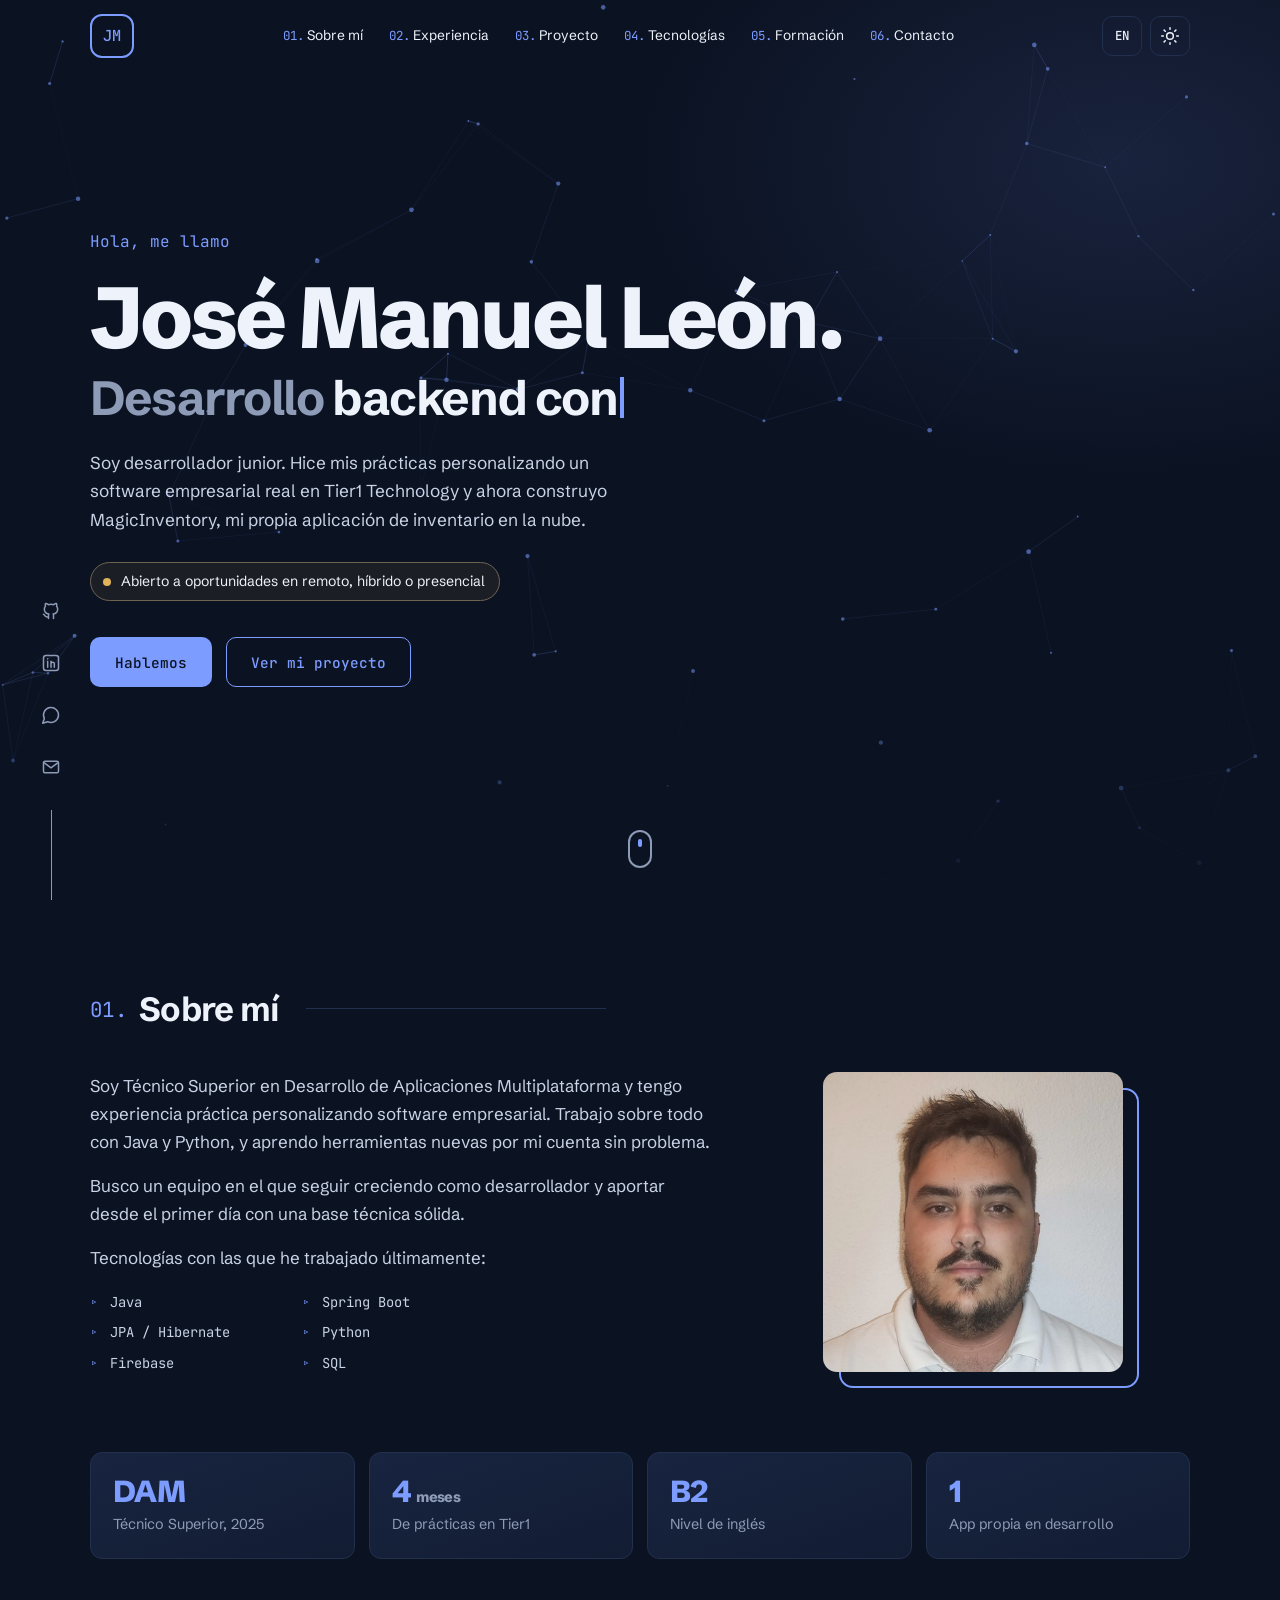
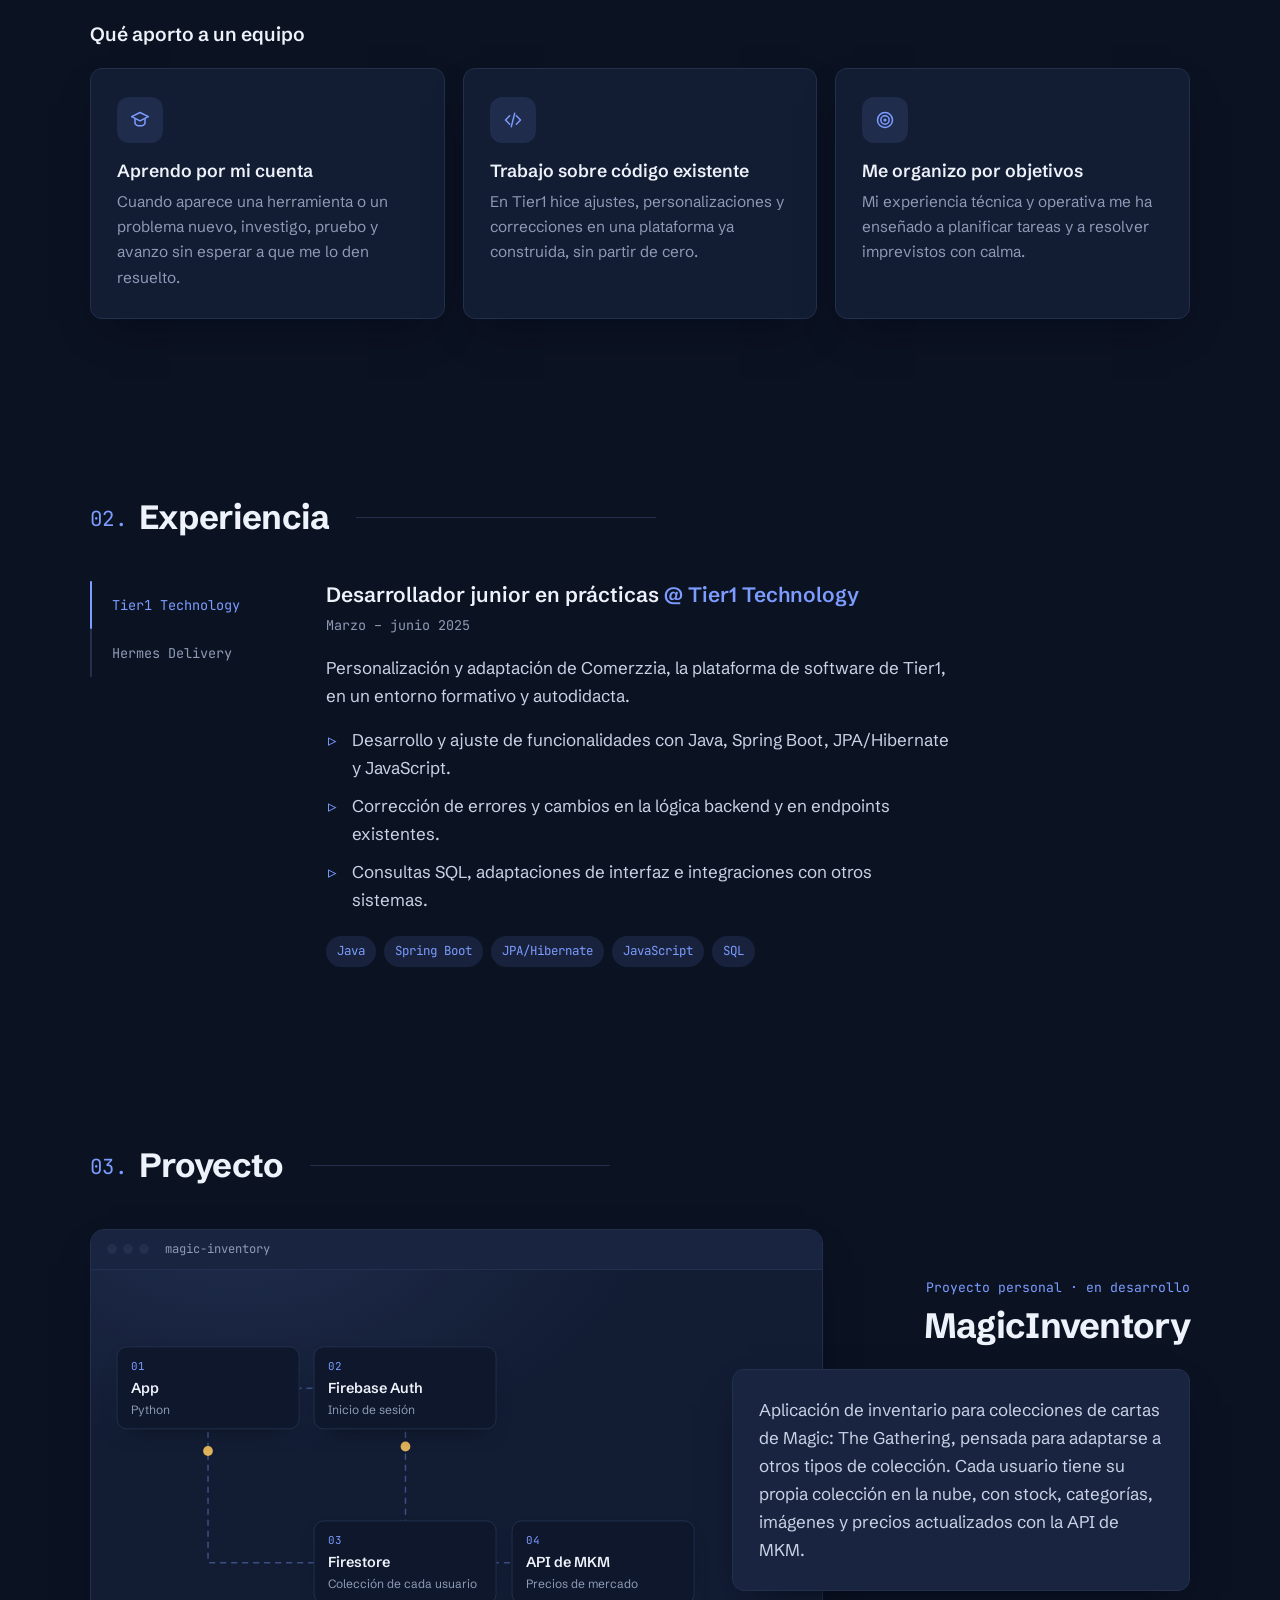
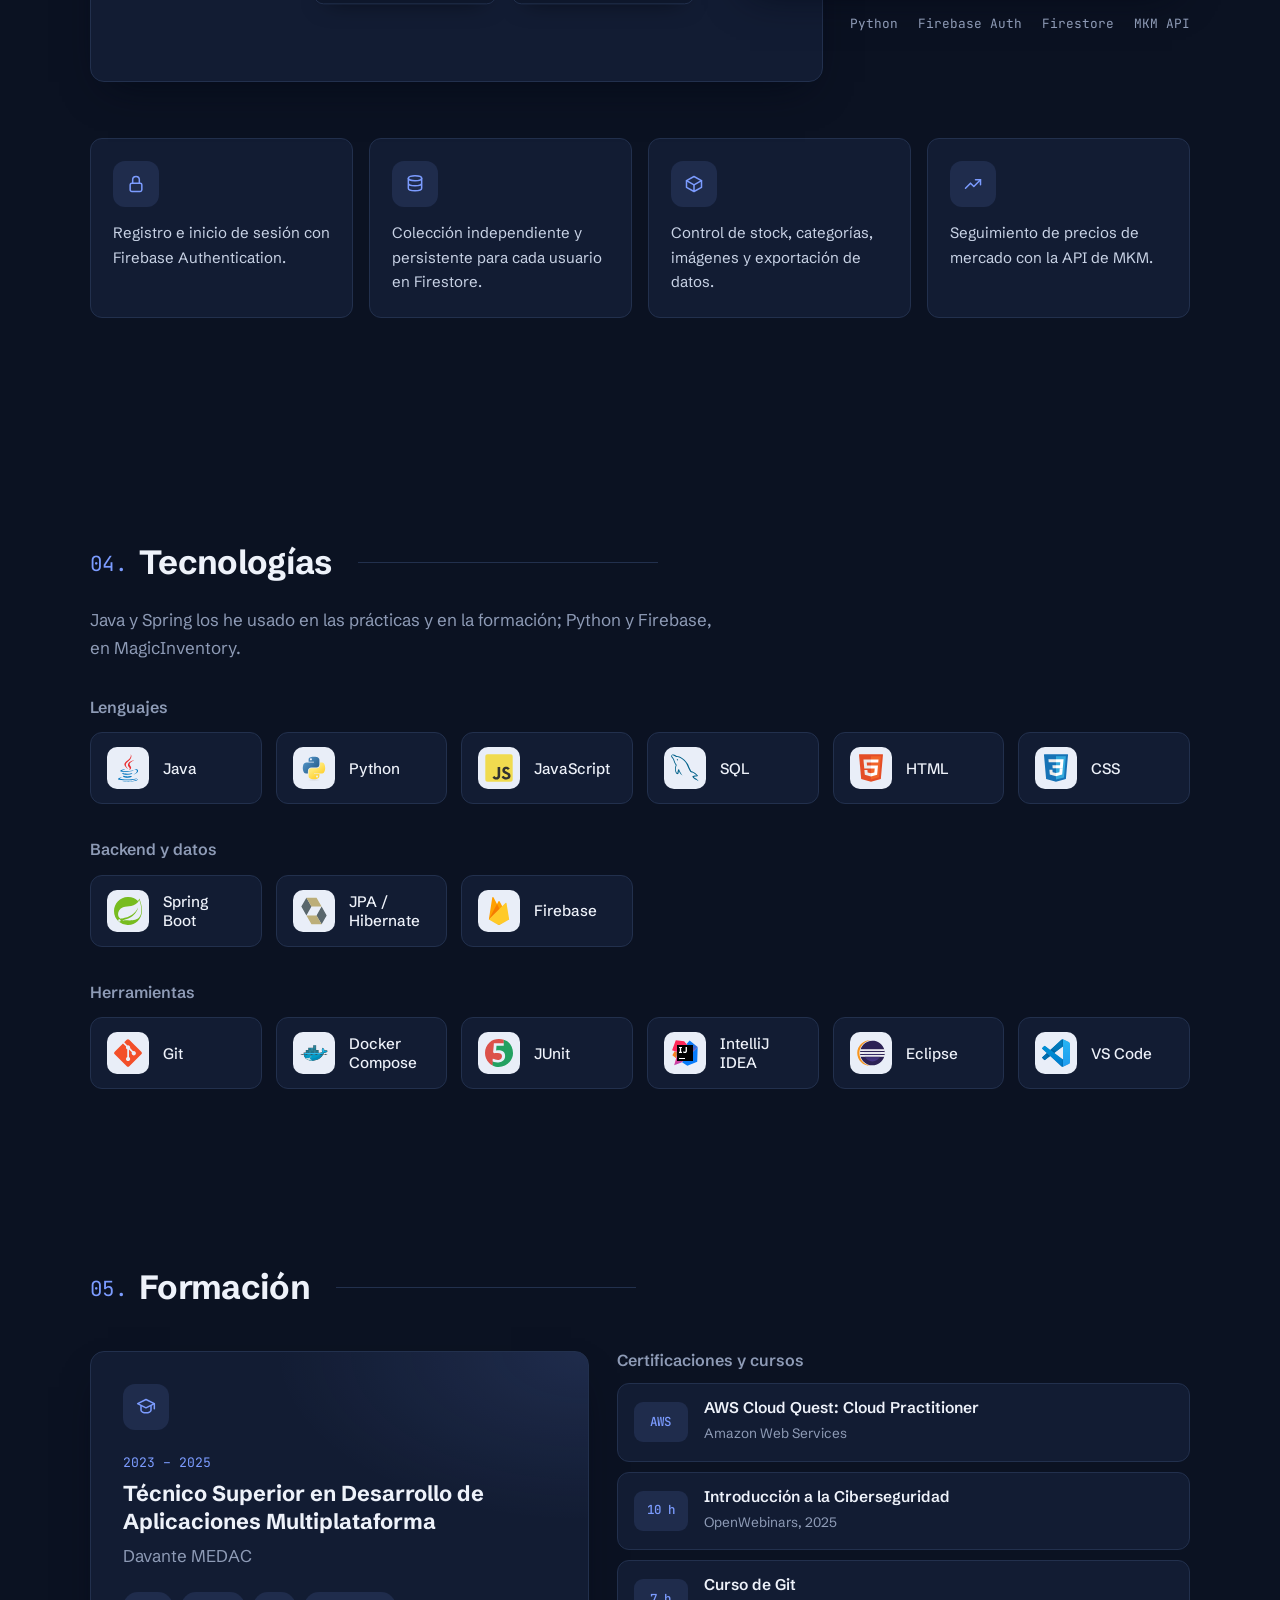
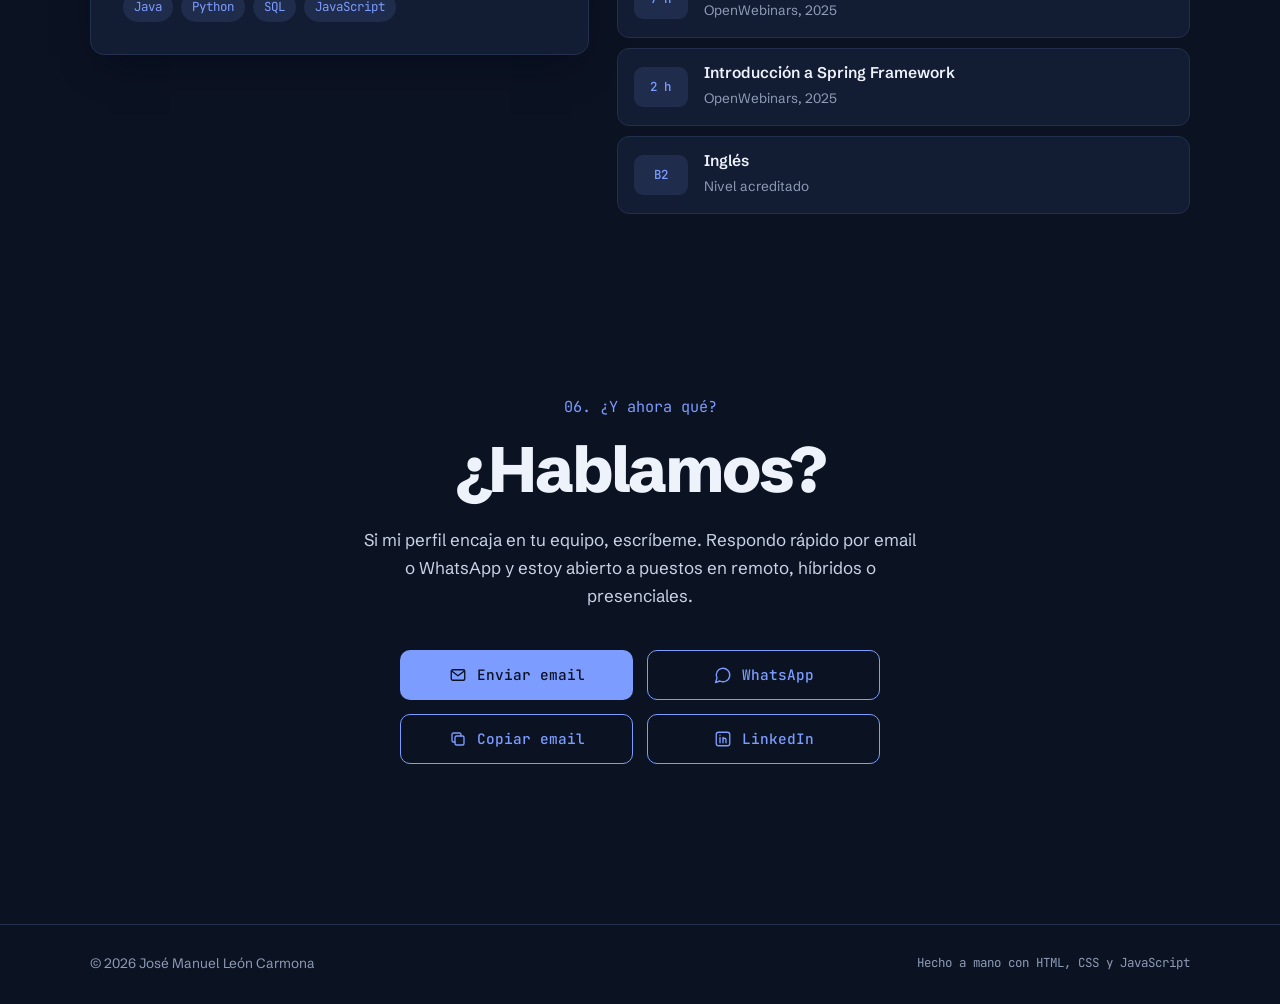
==== commit 865e77fa: "Rediseño visual inspirado en los portfolios más populares - Portada a pantalla completa con nombre g" ====
--- a/index.html
+++ b/index.html
@@ -4,8 +4,8 @@
   <meta charset="utf-8">
   <meta name="viewport" content="width=device-width, initial-scale=1">
   <meta name="description" content="Portfolio de José Manuel León Carmona, Junior Software Developer con foco en Java, Spring Boot y Python.">
-  <meta name="theme-color" content="#f6f7f9">
-  <meta name="color-scheme" content="light dark">
+  <meta name="theme-color" content="#0b1222">
+  <meta name="color-scheme" content="dark light">
 
   <meta property="og:type" content="website">
   <meta property="og:title" content="José Manuel León Carmona | Junior Software Developer">
@@ -21,15 +21,15 @@
     (function () {
       var theme;
       try { theme = localStorage.getItem("portfolio-theme"); } catch (e) {}
-      if (!theme) theme = window.matchMedia("(prefers-color-scheme: dark)").matches ? "dark" : "light";
-      document.documentElement.dataset.theme = theme;
+      document.documentElement.dataset.theme = theme === "light" ? "light" : "dark";
+      document.documentElement.classList.add("js");
     })();
   </script>
 
   <link rel="preconnect" href="https://fonts.googleapis.com">
   <link rel="preconnect" href="https://fonts.gstatic.com" crossorigin>
-  <link rel="stylesheet" href="https://fonts.googleapis.com/css2?family=Newsreader:ital,opsz,wght@0,6..72,400;0,6..72,500;1,6..72,400&family=Schibsted+Grotesk:wght@400;500;600;700&display=swap">
-  <link rel="stylesheet" href="styles.css?v=20261118c">
+  <link rel="stylesheet" href="https://fonts.googleapis.com/css2?family=JetBrains+Mono:wght@400;500&family=Schibsted+Grotesk:wght@400;500;600;700;800&display=swap">
+  <link rel="stylesheet" href="styles.css?v=20261119a">
 
   <script type="application/ld+json">
   {
@@ -49,22 +49,24 @@
 
   <header class="site-header" id="siteHeader">
     <div class="wrap header-inner">
-      <a href="#inicio" class="brand">José Manuel León</a>
+      <a href="#inicio" class="logo" aria-label="José Manuel León, inicio">
+        <span class="logo-mark" aria-hidden="true">JM</span>
+      </a>
 
       <nav class="desktop-nav" aria-label="Navegación principal">
-        <a href="#sobre-mi" data-i18n="nav.about">Sobre mí</a>
-        <a href="#experiencia" data-i18n="nav.experience">Experiencia</a>
-        <a href="#proyecto" data-i18n="nav.project">Proyecto</a>
-        <a href="#tecnologias" data-i18n="nav.skills">Tecnologías</a>
-        <a href="#formacion" data-i18n="nav.education">Formación</a>
-        <a href="#contacto" data-i18n="nav.contact">Contacto</a>
+        <a href="#sobre-mi"><span class="nav-num">01.</span> <span data-i18n="nav.about">Sobre mí</span></a>
+        <a href="#experiencia"><span class="nav-num">02.</span> <span data-i18n="nav.experience">Experiencia</span></a>
+        <a href="#proyecto"><span class="nav-num">03.</span> <span data-i18n="nav.project">Proyecto</span></a>
+        <a href="#tecnologias"><span class="nav-num">04.</span> <span data-i18n="nav.skills">Tecnologías</span></a>
+        <a href="#formacion"><span class="nav-num">05.</span> <span data-i18n="nav.education">Formación</span></a>
+        <a href="#contacto"><span class="nav-num">06.</span> <span data-i18n="nav.contact">Contacto</span></a>
       </nav>
 
       <div class="header-actions">
         <button class="icon-button" id="languageButton" type="button" aria-label="Switch to English">
           <span id="languageLabel">EN</span>
         </button>
-        <button class="icon-button" id="themeButton" type="button" aria-label="Activar tema oscuro">
+        <button class="icon-button" id="themeButton" type="button" aria-label="Activar tema claro">
           <svg id="themeIconMoon" viewBox="0 0 24 24" aria-hidden="true"><path d="M21 12.8A8.5 8.5 0 1 1 11.2 3a6.5 6.5 0 0 0 9.8 9.8Z"/></svg>
           <svg id="themeIconSun" viewBox="0 0 24 24" aria-hidden="true"><circle cx="12" cy="12" r="4"/><path d="M12 2v2M12 20v2M4.93 4.93l1.42 1.42M17.66 17.66l1.41 1.41M2 12h2M20 12h2M4.93 19.07l1.42-1.41M17.66 6.34l1.41-1.41"/></svg>
         </button>
@@ -75,208 +77,297 @@
     </div>
 
     <nav class="mobile-nav" id="mobileNav" aria-label="Navegación móvil">
-      <a href="#sobre-mi" data-i18n="nav.about">Sobre mí</a>
-      <a href="#experiencia" data-i18n="nav.experience">Experiencia</a>
-      <a href="#proyecto" data-i18n="nav.project">Proyecto</a>
-      <a href="#tecnologias" data-i18n="nav.skills">Tecnologías</a>
-      <a href="#formacion" data-i18n="nav.education">Formación</a>
-      <a href="#contacto" data-i18n="nav.contact">Contacto</a>
+      <a href="#sobre-mi"><span class="nav-num">01.</span> <span data-i18n="nav.about">Sobre mí</span></a>
+      <a href="#experiencia"><span class="nav-num">02.</span> <span data-i18n="nav.experience">Experiencia</span></a>
+      <a href="#proyecto"><span class="nav-num">03.</span> <span data-i18n="nav.project">Proyecto</span></a>
+      <a href="#tecnologias"><span class="nav-num">04.</span> <span data-i18n="nav.skills">Tecnologías</span></a>
+      <a href="#formacion"><span class="nav-num">05.</span> <span data-i18n="nav.education">Formación</span></a>
+      <a href="#contacto"><span class="nav-num">06.</span> <span data-i18n="nav.contact">Contacto</span></a>
     </nav>
   </header>
 
+  <!-- Accesos directos fijos en el lateral (solo escritorio) -->
+  <aside class="side-rail" aria-label="Enlaces de contacto">
+    <a href="https://github.com/JOSEMALEON" target="_blank" rel="noopener noreferrer" aria-label="GitHub">
+      <svg viewBox="0 0 24 24" aria-hidden="true"><path d="M9 19c-4.3 1.4-4.3-2.5-6-3m12 5v-3.5c0-1 .1-1.4-.5-2 2.8-.3 5.5-1.4 5.5-6a4.6 4.6 0 0 0-1.3-3.2 4.2 4.2 0 0 0-.1-3.2s-1.1-.3-3.5 1.3a12.3 12.3 0 0 0-6.2 0C6.5 2.8 5.4 3.1 5.4 3.1a4.2 4.2 0 0 0-.1 3.2A4.6 4.6 0 0 0 4 9.5c0 4.6 2.7 5.7 5.5 6-.6.6-.6 1.2-.5 2V21"/></svg>
+    </a>
+    <a href="https://www.linkedin.com/in/jmleoncarmona" target="_blank" rel="noopener noreferrer" aria-label="LinkedIn">
+      <svg viewBox="0 0 24 24" aria-hidden="true"><rect x="3" y="3" width="18" height="18" rx="3"/><path d="M8 10v7M8 7v.01M12 17v-4a2 2 0 0 1 4 0v4M12 10v7"/></svg>
+    </a>
+    <a class="whatsapp-link" href="https://wa.me/34674744656?text=Hola%20Jos%C3%A9%20Manuel%2C%20he%20visto%20tu%20portfolio%20y%20me%20gustar%C3%ADa%20hablar%20contigo." target="_blank" rel="noopener noreferrer" aria-label="WhatsApp">
+      <svg viewBox="0 0 24 24" aria-hidden="true"><path d="M7.9 20A9 9 0 1 0 4 16.1L2 22Z"/></svg>
+    </a>
+    <a href="mailto:josem.leon.99@gmail.com" aria-label="Email">
+      <svg viewBox="0 0 24 24" aria-hidden="true"><rect x="3" y="5" width="18" height="14" rx="2"/><path d="m4 7 8 6 8-6"/></svg>
+    </a>
+  </aside>
+
   <main id="contenido">
-    <section class="hero wrap" id="inicio">
-      <div class="byline">
-        <img class="portrait" src="assets/images/jose-manuel-leon.jpg" alt="José Manuel León Carmona" width="440" height="440">
-        <div>
-          <h1>José Manuel León Carmona</h1>
-          <p class="byline-role">Junior Software Developer</p>
-        </div>
-      </div>
-
-      <p class="statement" data-i18n="hero.statement">Desarrollador junior de Java y Python, con prácticas en software empresarial real y una aplicación propia en la nube en marcha.</p>
-
-      <p class="status"><span class="status-dot" aria-hidden="true"></span><span data-i18n="hero.status">Abierto a oportunidades en remoto, híbrido o presencial</span></p>
-
-      <div class="actions">
+    <!-- ===================== Portada ===================== -->
+    <section class="hero" id="inicio">
+      <canvas class="hero-canvas" id="heroCanvas" aria-hidden="true"></canvas>
+      <div class="wrap hero-inner">
+        <p class="hero-hello mono" data-i18n="hero.hello">Hola, me llamo</p>
+        <h1 class="hero-name">José Manuel León.</h1>
+        <p class="hero-tagline">
+          <span class="sr-only" data-i18n="hero.taglineFull">Desarrollo backend con Java y Spring, aplicaciones con Python y soluciones en la nube con Firebase.</span>
+          <span aria-hidden="true"><span data-i18n="hero.taglinePrefix">Desarrollo</span> <span class="typed" id="typed">backend con Java y Spring</span><span class="caret"></span></span>
+        </p>
+        <p class="hero-text" data-i18n="hero.text">Soy desarrollador junior. Hice mis prácticas personalizando un software empresarial real en Tier1 Technology y ahora construyo MagicInventory, mi propia aplicación de inventario en la nube.</p>
+
+        <p class="status-pill"><span class="status-dot" aria-hidden="true"></span><span data-i18n="hero.status">Abierto a oportunidades en remoto, híbrido o presencial</span></p>
+
+        <div class="hero-actions">
+          <a class="button button-primary" href="#contacto">
+            <span data-i18n="hero.ctaContact">Hablemos</span>
+          </a>
+          <a class="button button-outline" href="#proyecto">
+            <span data-i18n="hero.ctaProject">Ver mi proyecto</span>
+          </a>
+        </div>
+      </div>
+      <a class="scroll-hint" href="#sobre-mi" aria-label="Bajar a Sobre mí" data-i18n-label="hero.scroll">
+        <span class="scroll-mouse" aria-hidden="true"></span>
+      </a>
+    </section>
+
+    <!-- ===================== 01. Sobre mí ===================== -->
+    <section class="section wrap" id="sobre-mi" aria-labelledby="about-title">
+      <h2 class="section-title reveal" id="about-title"><span class="mono">01.</span> <span data-i18n="nav.about">Sobre mí</span></h2>
+
+      <div class="about-grid">
+        <div class="about-text reveal">
+          <p data-i18n="about.p1">Soy Técnico Superior en Desarrollo de Aplicaciones Multiplataforma y tengo experiencia práctica personalizando software empresarial. Trabajo sobre todo con Java y Python, y aprendo herramientas nuevas por mi cuenta sin problema.</p>
+          <p data-i18n="about.p2">Busco un equipo en el que seguir creciendo como desarrollador y aportar desde el primer día con una base técnica sólida.</p>
+          <p data-i18n="about.techIntro">Tecnologías con las que he trabajado últimamente:</p>
+          <ul class="tech-mini mono">
+            <li>Java</li><li>Spring Boot</li><li>JPA / Hibernate</li><li>Python</li><li>Firebase</li><li>SQL</li>
+          </ul>
+        </div>
+
+        <figure class="portrait reveal">
+          <div class="portrait-frame">
+            <img src="assets/images/jose-manuel-leon.jpg" alt="José Manuel León Carmona" width="440" height="440" loading="lazy">
+          </div>
+        </figure>
+      </div>
+
+      <ul class="facts reveal">
+        <li><strong>DAM</strong><span data-i18n="about.fact1">Técnico Superior, 2025</span></li>
+        <li><strong>4 <span data-i18n="about.fact2Unit">meses</span></strong><span data-i18n="about.fact2">De prácticas en Tier1</span></li>
+        <li><strong>B2</strong><span data-i18n="about.fact3">Nivel de inglés</span></li>
+        <li><strong>1</strong><span data-i18n="about.fact4">App propia en desarrollo</span></li>
+      </ul>
+
+      <h3 class="subtitle reveal" data-i18n="about.strengthsTitle">Qué aporto a un equipo</h3>
+      <div class="strengths">
+        <article class="strength reveal">
+          <span class="strength-icon" aria-hidden="true"><svg viewBox="0 0 24 24"><path d="M12 3 2 8l10 5 10-5-10-5Z"/><path d="M6 10.5V16c0 1.5 2.7 3 6 3s6-1.5 6-3v-5.5"/></svg></span>
+          <h4 data-i18n="about.s1Title">Aprendo por mi cuenta</h4>
+          <p data-i18n="about.s1Text">Cuando aparece una herramienta o un problema nuevo, investigo, pruebo y avanzo sin esperar a que me lo den resuelto.</p>
+        </article>
+        <article class="strength reveal">
+          <span class="strength-icon" aria-hidden="true"><svg viewBox="0 0 24 24"><path d="m8 7-5 5 5 5M16 7l5 5-5 5M14 4l-4 16"/></svg></span>
+          <h4 data-i18n="about.s2Title">Trabajo sobre código existente</h4>
+          <p data-i18n="about.s2Text">En Tier1 hice ajustes, personalizaciones y correcciones en una plataforma ya construida, sin partir de cero.</p>
+        </article>
+        <article class="strength reveal">
+          <span class="strength-icon" aria-hidden="true"><svg viewBox="0 0 24 24"><circle cx="12" cy="12" r="9"/><circle cx="12" cy="12" r="5"/><circle cx="12" cy="12" r="1"/></svg></span>
+          <h4 data-i18n="about.s3Title">Me organizo por objetivos</h4>
+          <p data-i18n="about.s3Text">Mi experiencia técnica y operativa me ha enseñado a planificar tareas y a resolver imprevistos con calma.</p>
+        </article>
+      </div>
+    </section>
+
+    <!-- ===================== 02. Experiencia ===================== -->
+    <section class="section wrap" id="experiencia" aria-labelledby="experience-title">
+      <h2 class="section-title reveal" id="experience-title"><span class="mono">02.</span> <span data-i18n="nav.experience">Experiencia</span></h2>
+
+      <div class="jobs reveal">
+        <div class="job-tabs" role="tablist" aria-label="Empresas" data-i18n-label="experience.tabsLabel">
+          <button class="job-tab" role="tab" id="tab-tier1" aria-controls="panel-tier1" aria-selected="true" type="button">Tier1 Technology</button>
+          <button class="job-tab" role="tab" id="tab-hermes" aria-controls="panel-hermes" aria-selected="false" tabindex="-1" type="button">Hermes Delivery</button>
+          <span class="job-tab-marker" aria-hidden="true"></span>
+        </div>
+
+        <div class="job-panels">
+          <article class="job-panel" role="tabpanel" id="panel-tier1" aria-labelledby="tab-tier1" tabindex="0">
+            <h3><span data-i18n="experience.tierRole">Desarrollador junior en prácticas</span> <span class="at">@ Tier1 Technology</span></h3>
+            <p class="job-date mono"><span data-i18n="experience.tierDate">Marzo – junio 2025</span></p>
+            <p data-i18n="experience.tierText">Personalización y adaptación de Comerzzia, la plataforma de software de Tier1, en un entorno formativo y autodidacta.</p>
+            <ul class="points">
+              <li data-i18n="experience.tierPoint1">Desarrollo y ajuste de funcionalidades con Java, Spring Boot, JPA/Hibernate y JavaScript.</li>
+              <li data-i18n="experience.tierPoint2">Corrección de errores y cambios en la lógica backend y en endpoints existentes.</li>
+              <li data-i18n="experience.tierPoint3">Consultas SQL, adaptaciones de interfaz e integraciones con otros sistemas.</li>
+            </ul>
+            <ul class="tags mono">
+              <li>Java</li><li>Spring Boot</li><li>JPA/Hibernate</li><li>JavaScript</li><li>SQL</li>
+            </ul>
+          </article>
+
+          <article class="job-panel" role="tabpanel" id="panel-hermes" aria-labelledby="tab-hermes" tabindex="0" hidden>
+            <h3><span data-i18n="experience.hermesRole">Repartidor, servicio para Amazon</span> <span class="at">@ Hermes Delivery</span></h3>
+            <p class="job-date mono"><span data-i18n="experience.hermesDate">Febrero – septiembre 2026</span></p>
+            <p data-i18n="experience.hermesText">Trabajo operativo con ritmo y objetivos diarios, donde la organización y la autonomía marcan la diferencia.</p>
+            <ul class="points">
+              <li data-i18n="experience.hermesPoint1">Carga y organización del vehículo y planificación de rutas.</li>
+              <li data-i18n="experience.hermesPoint2">Uso diario de la aplicación de reparto para gestionar entregas.</li>
+              <li data-i18n="experience.hermesPoint3">Resolución de incidencias sobre la marcha, con autonomía.</li>
+            </ul>
+          </article>
+        </div>
+      </div>
+    </section>
+
+    <!-- ===================== 03. Proyecto ===================== -->
+    <section class="section wrap" id="proyecto" aria-labelledby="project-title">
+      <h2 class="section-title reveal" id="project-title"><span class="mono">03.</span> <span data-i18n="nav.project">Proyecto</span></h2>
+
+      <article class="featured reveal">
+        <div class="featured-visual" aria-hidden="true">
+          <div class="arch">
+            <div class="arch-window">
+              <span></span><span></span><span></span>
+              <b class="mono">magic-inventory</b>
+            </div>
+            <svg class="arch-lines" viewBox="0 0 600 330" preserveAspectRatio="none">
+              <path id="l1" d="M96 95 H258"/>
+              <path id="l2" d="M258 95 V235"/>
+              <path id="l3" d="M258 235 H420"/>
+              <path id="l4" d="M96 95 V235 H258"/>
+              <circle r="4"><animateMotion dur="2.6s" repeatCount="indefinite"><mpath href="#l1"/></animateMotion></circle>
+              <circle r="4"><animateMotion dur="2.6s" begin=".9s" repeatCount="indefinite"><mpath href="#l2"/></animateMotion></circle>
+              <circle r="4"><animateMotion dur="2.6s" begin="1.6s" repeatCount="indefinite"><mpath href="#l3"/></animateMotion></circle>
+              <circle r="4"><animateMotion dur="3.4s" begin=".4s" repeatCount="indefinite"><mpath href="#l4"/></animateMotion></circle>
+            </svg>
+            <div class="arch-node n-app"><span class="mono">01</span><strong data-i18n="project.flowApp">App</strong><small>Python</small></div>
+            <div class="arch-node n-auth"><span class="mono">02</span><strong>Firebase Auth</strong><small data-i18n="project.flowAuth">Inicio de sesión</small></div>
+            <div class="arch-node n-db"><span class="mono">03</span><strong>Firestore</strong><small data-i18n="project.flowDb">Colección de cada usuario</small></div>
+            <div class="arch-node n-api"><span class="mono">04</span><strong data-i18n="project.flowApi">API de MKM</strong><small data-i18n="project.flowPrices">Precios de mercado</small></div>
+          </div>
+        </div>
+
+        <div class="featured-content">
+          <p class="featured-overline mono" data-i18n="project.overline">Proyecto personal · en desarrollo</p>
+          <h3 class="featured-title">MagicInventory</h3>
+          <div class="featured-card">
+            <p data-i18n="project.description">Aplicación de inventario para colecciones de cartas de Magic: The Gathering, pensada para adaptarse a otros tipos de colección. Cada usuario tiene su propia colección en la nube, con stock, categorías, imágenes y precios actualizados con la API de MKM.</p>
+          </div>
+          <ul class="featured-tech mono">
+            <li>Python</li><li>Firebase Auth</li><li>Firestore</li><li>MKM API</li>
+          </ul>
+        </div>
+      </article>
+
+      <ul class="features">
+        <li class="feature reveal">
+          <span class="feature-icon" aria-hidden="true"><svg viewBox="0 0 24 24"><rect x="5" y="11" width="14" height="10" rx="2"/><path d="M8 11V7a4 4 0 0 1 8 0v4"/></svg></span>
+          <p data-i18n="project.feature1">Registro e inicio de sesión con Firebase Authentication.</p>
+        </li>
+        <li class="feature reveal">
+          <span class="feature-icon" aria-hidden="true"><svg viewBox="0 0 24 24"><ellipse cx="12" cy="5" rx="8" ry="3"/><path d="M4 5v6c0 1.7 3.6 3 8 3s8-1.3 8-3V5M4 11v6c0 1.7 3.6 3 8 3s8-1.3 8-3v-6"/></svg></span>
+          <p data-i18n="project.feature2">Colección independiente y persistente para cada usuario en Firestore.</p>
+        </li>
+        <li class="feature reveal">
+          <span class="feature-icon" aria-hidden="true"><svg viewBox="0 0 24 24"><path d="m21 8-9-5-9 5 9 5 9-5Z"/><path d="M3 8v8l9 5 9-5V8M12 13v8"/></svg></span>
+          <p data-i18n="project.feature3">Control de stock, categorías, imágenes y exportación de datos.</p>
+        </li>
+        <li class="feature reveal">
+          <span class="feature-icon" aria-hidden="true"><svg viewBox="0 0 24 24"><path d="M3 17l6-6 4 4 8-8"/><path d="M15 7h6v6"/></svg></span>
+          <p data-i18n="project.feature4">Seguimiento de precios de mercado con la API de MKM.</p>
+        </li>
+      </ul>
+      <p class="note reveal" data-i18n="project.note">El código todavía no es público. Pronto añadiré capturas y el enlace al repositorio.</p>
+    </section>
+
+    <!-- ===================== 04. Tecnologías ===================== -->
+    <section class="section wrap" id="tecnologias" aria-labelledby="skills-title">
+      <h2 class="section-title reveal" id="skills-title"><span class="mono">04.</span> <span data-i18n="nav.skills">Tecnologías</span></h2>
+      <p class="section-intro reveal" data-i18n="skills.intro">Java y Spring los he usado en las prácticas y en la formación; Python y Firebase, en MagicInventory.</p>
+
+      <div class="skill-groups">
+        <div class="skill-group reveal">
+          <h3 data-i18n="skills.languages">Lenguajes</h3>
+          <ul class="skill-grid">
+            <li class="skill"><img src="assets/icons/java.svg" alt="" width="40" height="40" loading="lazy"><span>Java</span></li>
+            <li class="skill"><img src="assets/icons/python.svg" alt="" width="40" height="40" loading="lazy"><span>Python</span></li>
+            <li class="skill"><img src="assets/icons/javascript.svg" alt="" width="40" height="40" loading="lazy"><span>JavaScript</span></li>
+            <li class="skill"><img src="assets/icons/mysql.svg" alt="" width="40" height="40" loading="lazy"><span>SQL</span></li>
+            <li class="skill"><img src="assets/icons/html5.svg" alt="" width="40" height="40" loading="lazy"><span>HTML</span></li>
+            <li class="skill"><img src="assets/icons/css3.svg" alt="" width="40" height="40" loading="lazy"><span>CSS</span></li>
+          </ul>
+        </div>
+        <div class="skill-group reveal">
+          <h3 data-i18n="skills.backend">Backend y datos</h3>
+          <ul class="skill-grid">
+            <li class="skill"><img src="assets/icons/spring.svg" alt="" width="40" height="40" loading="lazy"><span>Spring Boot</span></li>
+            <li class="skill"><img src="assets/icons/hibernate.svg" alt="" width="40" height="40" loading="lazy"><span>JPA / Hibernate</span></li>
+            <li class="skill"><img src="assets/icons/firebase.svg" alt="" width="40" height="40" loading="lazy"><span>Firebase</span></li>
+          </ul>
+        </div>
+        <div class="skill-group reveal">
+          <h3 data-i18n="skills.tools">Herramientas</h3>
+          <ul class="skill-grid">
+            <li class="skill"><img src="assets/icons/git.svg" alt="" width="40" height="40" loading="lazy"><span>Git</span></li>
+            <li class="skill"><img src="assets/icons/docker.svg" alt="" width="40" height="40" loading="lazy"><span>Docker Compose</span></li>
+            <li class="skill"><img src="assets/icons/junit.svg" alt="" width="40" height="40" loading="lazy"><span>JUnit</span></li>
+            <li class="skill"><img src="assets/icons/intellij.svg" alt="" width="40" height="40" loading="lazy"><span>IntelliJ IDEA</span></li>
+            <li class="skill"><img src="assets/icons/eclipse.svg" alt="" width="40" height="40" loading="lazy"><span>Eclipse</span></li>
+            <li class="skill"><img src="assets/icons/vscode.svg" alt="" width="40" height="40" loading="lazy"><span>VS Code</span></li>
+          </ul>
+        </div>
+      </div>
+    </section>
+
+    <!-- ===================== 05. Formación ===================== -->
+    <section class="section wrap" id="formacion" aria-labelledby="education-title">
+      <h2 class="section-title reveal" id="education-title"><span class="mono">05.</span> <span data-i18n="nav.education">Formación</span></h2>
+
+      <div class="edu-grid">
+        <article class="edu-main reveal">
+          <span class="edu-icon" aria-hidden="true"><svg viewBox="0 0 24 24"><path d="M12 3 2 8l10 5 10-5-10-5Z"/><path d="M6 10.5V16c0 1.5 2.7 3 6 3s6-1.5 6-3v-5.5M22 8v6"/></svg></span>
+          <p class="mono edu-date">2023 – 2025</p>
+          <h3 data-i18n="education.dam">Técnico Superior en Desarrollo de Aplicaciones Multiplataforma</h3>
+          <p class="edu-school">Davante MEDAC</p>
+          <ul class="tags mono"><li>Java</li><li>Python</li><li>SQL</li><li>JavaScript</li></ul>
+        </article>
+
+        <div class="edu-side">
+          <h3 class="edu-side-title reveal" data-i18n="education.certsTitle">Certificaciones y cursos</h3>
+          <ul class="certs">
+            <li class="cert reveal"><span class="cert-badge">AWS</span><div><strong>AWS Cloud Quest: Cloud Practitioner</strong><small>Amazon Web Services</small></div></li>
+            <li class="cert reveal"><span class="cert-badge">10 h</span><div><strong data-i18n="education.cyber">Introducción a la Ciberseguridad</strong><small>OpenWebinars, 2025</small></div></li>
+            <li class="cert reveal"><span class="cert-badge">7 h</span><div><strong data-i18n="education.git">Curso de Git</strong><small>OpenWebinars, 2025</small></div></li>
+            <li class="cert reveal"><span class="cert-badge">2 h</span><div><strong data-i18n="education.spring">Introducción a Spring Framework</strong><small>OpenWebinars, 2025</small></div></li>
+            <li class="cert reveal"><span class="cert-badge">B2</span><div><strong data-i18n="education.english">Inglés</strong><small data-i18n="education.englishText">Nivel acreditado</small></div></li>
+          </ul>
+        </div>
+      </div>
+    </section>
+
+    <!-- ===================== 06. Contacto ===================== -->
+    <section class="section wrap contact" id="contacto" aria-labelledby="contact-title">
+      <p class="mono contact-overline reveal"><span>06.</span> <span data-i18n="contact.overline">¿Y ahora qué?</span></p>
+      <h2 class="contact-title reveal" id="contact-title" data-i18n="contact.title">¿Hablamos?</h2>
+      <p class="contact-text reveal" data-i18n="contact.text">Si mi perfil encaja en tu equipo, escríbeme. Respondo rápido por email o WhatsApp y estoy abierto a puestos en remoto, híbridos o presenciales.</p>
+
+      <div class="contact-actions reveal">
         <a class="button button-primary" href="https://mail.google.com/mail/?view=cm&fs=1&to=josem.leon.99@gmail.com&su=Contacto%20desde%20tu%20portfolio" target="_blank" rel="noopener noreferrer">
           <svg viewBox="0 0 24 24" aria-hidden="true"><rect x="3" y="5" width="18" height="14" rx="2"/><path d="m4 7 8 6 8-6"/></svg>
           <span data-i18n="contact.email">Enviar email</span>
         </a>
-        <a class="button button-secondary whatsapp-link" href="https://wa.me/34674744656?text=Hola%20Jos%C3%A9%20Manuel%2C%20he%20visto%20tu%20portfolio%20y%20me%20gustar%C3%ADa%20hablar%20contigo." target="_blank" rel="noopener noreferrer">
+        <a class="button button-outline whatsapp-link" href="https://wa.me/34674744656?text=Hola%20Jos%C3%A9%20Manuel%2C%20he%20visto%20tu%20portfolio%20y%20me%20gustar%C3%ADa%20hablar%20contigo." target="_blank" rel="noopener noreferrer">
           <svg viewBox="0 0 24 24" aria-hidden="true"><path d="M7.9 20A9 9 0 1 0 4 16.1L2 22Z"/></svg>
           <span>WhatsApp</span>
         </a>
-        <a class="text-link" href="https://www.linkedin.com/in/jmleoncarmona" target="_blank" rel="noopener noreferrer">LinkedIn</a>
-      </div>
-    </section>
-
-    <section class="block wrap" id="sobre-mi" aria-labelledby="about-title">
-      <h2 id="about-title" data-i18n="nav.about">Sobre mí</h2>
-      <div class="block-body">
-        <p class="lead" data-i18n="about.p1">Soy Técnico Superior en Desarrollo de Aplicaciones Multiplataforma y tengo experiencia práctica personalizando software empresarial. Trabajo sobre todo con Java y Python, y aprendo herramientas nuevas por mi cuenta sin problema.</p>
-        <p data-i18n="about.p2">Busco un equipo en el que seguir creciendo como desarrollador y aportar desde el primer día con una base técnica sólida.</p>
-
-        <h3 class="subhead" data-i18n="about.strengthsTitle">Qué aporto a un equipo</h3>
-        <dl class="strengths">
-          <div>
-            <dt data-i18n="about.s1Title">Aprendo por mi cuenta</dt>
-            <dd data-i18n="about.s1Text">Cuando aparece una herramienta o un problema nuevo, investigo, pruebo y avanzo sin esperar a que me lo den resuelto.</dd>
-          </div>
-          <div>
-            <dt data-i18n="about.s2Title">Trabajo sobre código existente</dt>
-            <dd data-i18n="about.s2Text">En Tier1 hice ajustes, personalizaciones y correcciones en una plataforma ya construida, sin partir de cero.</dd>
-          </div>
-          <div>
-            <dt data-i18n="about.s3Title">Me organizo por objetivos</dt>
-            <dd data-i18n="about.s3Text">Mi experiencia técnica y operativa me ha enseñado a planificar tareas y a resolver imprevistos con calma.</dd>
-          </div>
-        </dl>
-      </div>
-    </section>
-
-    <section class="block wrap" id="experiencia" aria-labelledby="experience-title">
-      <h2 id="experience-title" data-i18n="nav.experience">Experiencia</h2>
-      <div class="block-body">
-        <article class="entry">
-          <header class="entry-head">
-            <div>
-              <h3>Tier1 Technology S.A.</h3>
-              <p class="entry-role" data-i18n="experience.tierRole">Desarrollador junior en prácticas</p>
-            </div>
-            <p class="entry-date"><time datetime="2025-03">03/2025</time> – <time datetime="2025-06">06/2025</time></p>
-          </header>
-          <p data-i18n="experience.tierText">Personalización y adaptación de Comerzzia, la plataforma de software de Tier1, en un entorno formativo y autodidacta.</p>
-          <ul class="points">
-            <li data-i18n="experience.tierPoint1">Desarrollo y ajuste de funcionalidades con Java, Spring Boot, JPA/Hibernate y JavaScript.</li>
-            <li data-i18n="experience.tierPoint2">Corrección de errores y cambios en la lógica backend y en endpoints existentes.</li>
-            <li data-i18n="experience.tierPoint3">Consultas SQL, adaptaciones de interfaz e integraciones con otros sistemas.</li>
-          </ul>
-          <p class="stack-line">Java, Spring Boot, JPA/Hibernate, JavaScript, SQL</p>
-        </article>
-
-        <article class="entry">
-          <header class="entry-head">
-            <div>
-              <h3>Hermes Delivery</h3>
-              <p class="entry-role" data-i18n="experience.hermesRole">Repartidor, servicio para Amazon</p>
-            </div>
-            <p class="entry-date"><time datetime="2026-02">02/2026</time> – <time datetime="2026-09">09/2026</time></p>
-          </header>
-          <p data-i18n="experience.hermesText">Trabajo operativo con ritmo y objetivos diarios: carga y organización del vehículo, gestión de rutas, uso de la aplicación de reparto y resolución de incidencias.</p>
-        </article>
-      </div>
-    </section>
-
-    <section class="block wrap" id="proyecto" aria-labelledby="project-title">
-      <h2 id="project-title" data-i18n="nav.project">Proyecto</h2>
-      <div class="block-body">
-        <article class="entry">
-          <header class="entry-head">
-            <div>
-              <h3>MagicInventory</h3>
-              <p class="entry-role" data-i18n="project.role">Proyecto personal, en desarrollo</p>
-            </div>
-            <p class="entry-date"><time datetime="2026">2026</time> – <span data-i18n="project.present">actualidad</span></p>
-          </header>
-          <p data-i18n="project.description">Aplicación de inventario para colecciones de cartas de Magic: The Gathering, pensada para adaptarse a otros tipos de colección. Cada usuario tiene su propia colección en la nube, con stock, categorías, imágenes y precios actualizados.</p>
-          <ul class="points">
-            <li data-i18n="project.feature1">Registro e inicio de sesión con Firebase Authentication.</li>
-            <li data-i18n="project.feature2">Colección independiente y persistente para cada usuario en Firestore.</li>
-            <li data-i18n="project.feature3">Control de stock, categorías, imágenes y exportación de datos.</li>
-            <li data-i18n="project.feature4">Seguimiento de precios de mercado con la API de MKM.</li>
-          </ul>
-
-          <figure class="flow">
-            <ol class="flow-steps">
-              <li><strong data-i18n="project.flowApp">Aplicación</strong><span>Python</span></li>
-              <li><strong>Firebase Auth</strong><span data-i18n="project.flowAuth">Inicio de sesión</span></li>
-              <li><strong>Firestore</strong><span data-i18n="project.flowDb">Colección de cada usuario</span></li>
-              <li><strong data-i18n="project.flowApi">API de MKM</strong><span data-i18n="project.flowPrices">Precios de mercado</span></li>
-            </ol>
-          </figure>
-
-          <p class="stack-line">Python, Firebase Authentication, Firestore, MKM API</p>
-          <p class="note" data-i18n="project.note">El código todavía no es público. Pronto añadiré capturas y el enlace al repositorio.</p>
-        </article>
-      </div>
-    </section>
-
-    <section class="block wrap" id="tecnologias" aria-labelledby="skills-title">
-      <h2 id="skills-title" data-i18n="nav.skills">Tecnologías</h2>
-      <div class="block-body">
-        <dl class="skills">
-          <div>
-            <dt data-i18n="skills.languages">Lenguajes</dt>
-            <dd><span class="skill-main">Java</span>, <span class="skill-main">Python</span>, JavaScript, SQL, HTML, CSS</dd>
-          </div>
-          <div>
-            <dt data-i18n="skills.backend">Backend y datos</dt>
-            <dd><span class="skill-main">Spring Boot</span>, JPA/Hibernate, <span class="skill-main">Firebase</span> (Authentication, Firestore)</dd>
-          </div>
-          <div>
-            <dt data-i18n="skills.tools">Herramientas</dt>
-            <dd>Git, Docker Compose, JUnit, IntelliJ IDEA, Eclipse, VS Code</dd>
-          </div>
-        </dl>
-        <p class="note" data-i18n="skills.note">Java y Spring los he usado en las prácticas y en la formación; Python y Firebase, en MagicInventory.</p>
-      </div>
-    </section>
-
-    <section class="block wrap" id="formacion" aria-labelledby="education-title">
-      <h2 id="education-title" data-i18n="nav.education">Formación</h2>
-      <div class="block-body">
-        <article class="entry">
-          <header class="entry-head">
-            <div>
-              <h3 data-i18n="education.dam">Técnico Superior en Desarrollo de Aplicaciones Multiplataforma</h3>
-              <p class="entry-role">Davante MEDAC</p>
-            </div>
-            <p class="entry-date">2023 – 2025</p>
-          </header>
-        </article>
-
-        <h3 class="subhead" data-i18n="education.certsTitle">Certificaciones y cursos</h3>
-        <ul class="rows">
-          <li><span>AWS Cloud Quest: Cloud Practitioner</span><span class="row-meta">Amazon Web Services</span></li>
-          <li><span data-i18n="education.cyber">Introducción a la Ciberseguridad (10 h)</span><span class="row-meta">OpenWebinars, 2025</span></li>
-          <li><span data-i18n="education.git">Curso de Git (7 h)</span><span class="row-meta">OpenWebinars, 2025</span></li>
-          <li><span data-i18n="education.spring">Introducción a Spring Framework (2 h)</span><span class="row-meta">OpenWebinars, 2025</span></li>
-        </ul>
-
-        <h3 class="subhead" data-i18n="education.languagesTitle">Idiomas</h3>
-        <ul class="rows">
-          <li><span data-i18n="education.english">Inglés</span><span class="row-meta">B2</span></li>
-        </ul>
-      </div>
-    </section>
-
-    <section class="block wrap contact" id="contacto" aria-labelledby="contact-title">
-      <h2 id="contact-title" data-i18n="nav.contact">Contacto</h2>
-      <div class="block-body">
-        <p class="contact-statement" data-i18n="contact.title">¿Encajo en tu equipo? Hablemos.</p>
-        <p data-i18n="contact.text">Respondo rápido por email o WhatsApp. Estoy abierto a puestos en remoto, híbridos o presenciales.</p>
-
-        <div class="contact-actions">
-          <a class="button button-primary" href="https://mail.google.com/mail/?view=cm&fs=1&to=josem.leon.99@gmail.com&su=Contacto%20desde%20tu%20portfolio" target="_blank" rel="noopener noreferrer">
-            <svg viewBox="0 0 24 24" aria-hidden="true"><rect x="3" y="5" width="18" height="14" rx="2"/><path d="m4 7 8 6 8-6"/></svg>
-            <span data-i18n="contact.email">Enviar email</span>
-          </a>
-          <a class="button button-secondary whatsapp-link" href="https://wa.me/34674744656?text=Hola%20Jos%C3%A9%20Manuel%2C%20he%20visto%20tu%20portfolio%20y%20me%20gustar%C3%ADa%20hablar%20contigo." target="_blank" rel="noopener noreferrer">
-            <svg viewBox="0 0 24 24" aria-hidden="true"><path d="M7.9 20A9 9 0 1 0 4 16.1L2 22Z"/></svg>
-            <span>WhatsApp</span>
-          </a>
-          <button class="button button-secondary" id="copyEmailButton" type="button" data-email="josem.leon.99@gmail.com">
-            <svg viewBox="0 0 24 24" aria-hidden="true"><rect x="8" y="8" width="12" height="12" rx="2"/><path d="M16 8V6a2 2 0 0 0-2-2H6a2 2 0 0 0-2 2v8a2 2 0 0 0 2 2h2"/></svg>
-            <span data-i18n="contact.copy">Copiar email</span>
-          </button>
-          <a class="button button-secondary" href="https://www.linkedin.com/in/jmleoncarmona" target="_blank" rel="noopener noreferrer">
-            <svg viewBox="0 0 24 24" aria-hidden="true"><rect x="3" y="3" width="18" height="18" rx="3"/><path d="M8 10v7M8 7v.01M12 17v-4a2 2 0 0 1 4 0v4M12 10v7"/></svg>
-            <span>LinkedIn</span>
-          </a>
-        </div>
-
-        <p class="contact-email">josem.leon.99@gmail.com</p>
+        <button class="button button-outline" id="copyEmailButton" type="button" data-email="josem.leon.99@gmail.com">
+          <svg viewBox="0 0 24 24" aria-hidden="true"><rect x="8" y="8" width="12" height="12" rx="2"/><path d="M16 8V6a2 2 0 0 0-2-2H6a2 2 0 0 0-2 2v8a2 2 0 0 0 2 2h2"/></svg>
+          <span data-i18n="contact.copy">Copiar email</span>
+        </button>
+        <a class="button button-outline" href="https://www.linkedin.com/in/jmleoncarmona" target="_blank" rel="noopener noreferrer">
+          <svg viewBox="0 0 24 24" aria-hidden="true"><rect x="3" y="3" width="18" height="18" rx="3"/><path d="M8 10v7M8 7v.01M12 17v-4a2 2 0 0 1 4 0v4M12 10v7"/></svg>
+          <span>LinkedIn</span>
+        </a>
       </div>
     </section>
   </main>
@@ -284,12 +375,12 @@
   <footer class="site-footer">
     <div class="wrap footer-inner">
       <p>© <span id="year">2026</span> José Manuel León Carmona</p>
-      <a href="#inicio" data-i18n="footer.top">Volver arriba</a>
+      <p class="mono" data-i18n="footer.made">Hecho a mano con HTML, CSS y JavaScript</p>
     </div>
   </footer>
 
   <div class="toast" id="toast" role="status" aria-live="polite"></div>
 
-  <script src="script.js?v=20261118c"></script>
+  <script src="script.js?v=20261119a"></script>
 </body>
 </html>
--- a/styles.css
+++ b/styles.css
@@ -1,49 +1,55 @@
 /* ==========================================================================
    Portfolio · José Manuel León Carmona
-   Concepto: un CV editorial. Títulos de sección en una columna izquierda,
-   contenido a la derecha con ancho de lectura cómodo. Sin tarjetas.
+   Oscuro por defecto (azul tinta + cobalto + ocre), con tema claro.
    ========================================================================== */
 
-:root {
-  --bg: #f6f7f9;
+:root,
+:root[data-theme="dark"] {
+  --bg: #0b1222;
+  --bg-2: #0e172b;
+  --surface: #121c33;
+  --surface-2: #182440;
+  --text: #c9d3e6;
+  --heading: #eef2fa;
+  --muted: #8e9bb6;
+  --line: #22304d;
+  --accent: #7c9cff;
+  --accent-tint: rgba(124, 156, 255, .12);
+  --on-accent: #0b1222;
+  --ochre: #e0b25a;
+  --shadow: 0 18px 40px -18px rgba(2, 8, 20, .75);
+  --icon-chip: #e9eef8;
+
+  color-scheme: dark;
+}
+
+:root[data-theme="light"] {
+  --bg: #f5f7fb;
+  --bg-2: #eef2f9;
   --surface: #ffffff;
-  --text: #131a2a;
-  --muted: #566074;
-  --faint: #8790a1;
-  --line: #dde2ea;
+  --surface-2: #f1f4fa;
+  --text: #2a3448;
+  --heading: #0f1626;
+  --muted: #5a6680;
+  --line: #dce2ed;
   --accent: #2546c4;
-  --accent-hover: #1b369d;
-  --accent-soft: #e8edfb;
+  --accent-tint: rgba(37, 70, 196, .08);
   --on-accent: #ffffff;
   --ochre: #b7832a;
-
+  --shadow: 0 18px 40px -22px rgba(16, 30, 70, .35);
+  --icon-chip: #f1f4fa;
+
+  color-scheme: light;
+}
+
+:root {
   --font-sans: "Schibsted Grotesk", ui-sans-serif, system-ui, -apple-system, "Segoe UI", sans-serif;
-  --font-serif: "Newsreader", "Iowan Old Style", Georgia, serif;
-
-  --wrap: 1080px;
+  --font-mono: "JetBrains Mono", ui-monospace, "SF Mono", Consolas, monospace;
+  --wrap: 1100px;
   --gutter: 24px;
-  --label-col: 190px;
-  --measure: 66ch;
-  --radius: 10px;
-  --header-h: 64px;
-
-  color-scheme: light;
-}
-
-:root[data-theme="dark"] {
-  --bg: #0e1420;
-  --surface: #151c2b;
-  --text: #e9edf4;
-  --muted: #a1abbd;
-  --faint: #758096;
-  --line: #263044;
-  --accent: #8fa8ff;
-  --accent-hover: #b3c4ff;
-  --accent-soft: #1b2645;
-  --on-accent: #0e1420;
-  --ochre: #e0b25a;
-
-  color-scheme: dark;
+  --header-h: 72px;
+  --radius: 12px;
+  --ease: cubic-bezier(.645, .045, .355, 1);
 }
 
 /* ---------- Base ---------- */
@@ -52,7 +58,7 @@
 
 html {
   scroll-behavior: smooth;
-  scroll-padding-top: calc(var(--header-h) + 24px);
+  scroll-padding-top: calc(var(--header-h) + 16px);
   -webkit-text-size-adjust: 100%;
 }
 
@@ -62,21 +68,23 @@
   color: var(--text);
   font-family: var(--font-sans);
   font-size: 1.0625rem;
-  line-height: 1.6;
+  line-height: 1.65;
   -webkit-font-smoothing: antialiased;
-  text-rendering: optimizeLegibility;
+  overflow-x: hidden;
   overflow-wrap: break-word;
 }
 
 img { display: block; max-width: 100%; height: auto; }
 a { color: inherit; }
 p { margin: 0; }
-h1, h2, h3 { margin: 0; font-weight: 600; line-height: 1.2; }
+h1, h2, h3, h4 { margin: 0; color: var(--heading); line-height: 1.15; }
+ul { margin: 0; padding: 0; list-style: none; }
 button { font: inherit; color: inherit; }
+.mono { font-family: var(--font-mono); }
 
 svg {
-  width: 18px;
-  height: 18px;
+  width: 20px;
+  height: 20px;
   flex: none;
   fill: none;
   stroke: currentColor;
@@ -85,13 +93,13 @@
   stroke-linejoin: round;
 }
 
-:focus-visible {
-  outline: 2px solid var(--accent);
-  outline-offset: 3px;
-  border-radius: 4px;
-}
-
+:focus-visible { outline: 2px solid var(--accent); outline-offset: 3px; border-radius: 6px; }
 ::selection { background: var(--accent); color: var(--on-accent); }
+
+.sr-only {
+  position: absolute; width: 1px; height: 1px; padding: 0; margin: -1px;
+  overflow: hidden; clip: rect(0 0 0 0); white-space: nowrap; border: 0;
+}
 
 .wrap {
   width: 100%;
@@ -101,92 +109,92 @@
 }
 
 .skip-link {
-  position: absolute;
-  left: 16px;
-  top: -60px;
+  position: absolute; left: 16px; top: -60px; z-index: 200;
+  padding: 10px 14px; border-radius: 8px;
+  background: var(--accent); color: var(--on-accent);
+  font-weight: 600; text-decoration: none;
+}
+.skip-link:focus { top: 12px; }
+
+/* ---------- Header ---------- */
+
+.site-header {
+  position: fixed;
+  inset: 0 0 auto 0;
   z-index: 100;
-  padding: 10px 14px;
-  border-radius: var(--radius);
-  background: var(--accent);
-  color: var(--on-accent);
-  font-weight: 600;
-  text-decoration: none;
-}
-.skip-link:focus { top: 12px; }
-
-/* ---------- Header ---------- */
-
-.site-header {
-  position: sticky;
-  top: 0;
-  z-index: 50;
-  background: color-mix(in srgb, var(--bg) 88%, transparent);
-  backdrop-filter: saturate(1.4) blur(10px);
-  -webkit-backdrop-filter: saturate(1.4) blur(10px);
-  border-bottom: 1px solid transparent;
-  transition: border-color .2s ease;
-}
-.site-header.scrolled { border-bottom-color: var(--line); }
+  transition: background .25s var(--ease), box-shadow .25s var(--ease), transform .3s var(--ease);
+}
+.site-header.scrolled {
+  background: color-mix(in srgb, var(--bg) 85%, transparent);
+  backdrop-filter: blur(12px);
+  -webkit-backdrop-filter: blur(12px);
+  box-shadow: 0 10px 30px -14px rgba(2, 8, 20, .55);
+}
+.site-header.hide { transform: translateY(-100%); }
 
 .header-inner {
   height: var(--header-h);
   display: flex;
   align-items: center;
   justify-content: space-between;
-  gap: 24px;
-}
-
-.brand {
-  font-weight: 700;
-  font-size: 1rem;
-  letter-spacing: -.01em;
+  gap: 20px;
+}
+
+.logo { text-decoration: none; }
+.logo-mark {
+  width: 44px;
+  height: 44px;
+  display: grid;
+  place-items: center;
+  border: 2px solid var(--accent);
+  border-radius: 12px;
+  color: var(--accent);
+  font-family: var(--font-mono);
+  font-weight: 500;
+  font-size: .95rem;
+  transition: background .2s var(--ease), transform .2s var(--ease);
+}
+.logo:hover .logo-mark { background: var(--accent-tint); transform: translateY(-2px); }
+
+.desktop-nav { display: flex; gap: 2px; }
+.desktop-nav a {
+  position: relative;
+  padding: 8px 12px;
+  color: var(--heading);
+  font-size: .86rem;
   text-decoration: none;
-  white-space: nowrap;
-}
-
-.desktop-nav { display: flex; gap: 4px; }
-.desktop-nav a,
-.mobile-nav a {
-  position: relative;
-  padding: 8px 10px;
-  border-radius: 8px;
-  color: var(--muted);
-  font-size: .9rem;
-  font-weight: 500;
-  text-decoration: none;
-  transition: color .15s ease;
-}
-.desktop-nav a:hover { color: var(--text); }
-.desktop-nav a.active { color: var(--text); }
+  transition: color .2s var(--ease);
+}
+.nav-num { color: var(--accent); font-family: var(--font-mono); font-size: .78rem; }
+.desktop-nav a:hover,
+.desktop-nav a.active { color: var(--accent); }
 .desktop-nav a.active::after {
   content: "";
   position: absolute;
-  left: 10px;
-  right: 10px;
-  bottom: 2px;
+  left: 12px; right: 12px; bottom: 2px;
   height: 2px;
   border-radius: 2px;
   background: var(--accent);
 }
 
-.header-actions { display: flex; align-items: center; gap: 6px; }
+.header-actions { display: flex; align-items: center; gap: 8px; }
 
 .icon-button {
-  width: 38px;
-  height: 38px;
+  width: 40px;
+  height: 40px;
   display: inline-grid;
   place-items: center;
   border: 1px solid var(--line);
-  border-radius: 9px;
+  border-radius: 10px;
   background: transparent;
-  color: var(--text);
+  color: var(--heading);
+  font-family: var(--font-mono);
   font-size: .78rem;
-  font-weight: 700;
-  letter-spacing: .02em;
+  font-weight: 500;
   cursor: pointer;
-  transition: border-color .15s ease, background .15s ease;
-}
-.icon-button:hover { border-color: var(--faint); background: var(--surface); }
+  transition: border-color .2s var(--ease), color .2s var(--ease);
+}
+.icon-button:hover { border-color: var(--accent); color: var(--accent); }
 
 #themeIconSun { display: none; }
 :root[data-theme="dark"] #themeIconSun { display: block; }
@@ -197,353 +205,617 @@
 .mobile-nav {
   display: none;
   flex-direction: column;
-  padding: 8px var(--gutter) 16px;
+  padding: 8px var(--gutter) 20px;
+  background: var(--bg-2);
   border-bottom: 1px solid var(--line);
-  background: var(--bg);
 }
 .mobile-nav.open { display: flex; }
-.mobile-nav a { padding: 12px 4px; font-size: 1rem; color: var(--text); border-bottom: 1px solid var(--line); border-radius: 0; }
+.mobile-nav a {
+  padding: 14px 4px;
+  border-bottom: 1px solid var(--line);
+  color: var(--heading);
+  text-decoration: none;
+}
 .mobile-nav a:last-child { border-bottom: 0; }
 
-/* ---------- Hero ---------- */
-
-.hero {
-  padding-top: clamp(48px, 9vw, 104px);
-  padding-bottom: clamp(56px, 9vw, 112px);
-}
-
-.byline {
+/* ---------- Side rail ---------- */
+
+.side-rail {
+  position: fixed;
+  left: 32px;
+  bottom: 0;
+  z-index: 10;
   display: flex;
+  flex-direction: column;
   align-items: center;
-  gap: 18px;
-}
-
-.portrait {
-  width: 76px;
-  height: 76px;
-  border-radius: 50%;
-  object-fit: cover;
-  object-position: 50% 30%;
-  background: var(--surface);
-  box-shadow: 0 0 0 1px var(--line);
-}
-
-.byline h1 {
-  font-size: 1.15rem;
-  font-weight: 700;
-  letter-spacing: -.01em;
-}
-
-.byline-role {
-  margin-top: 2px;
+  gap: 6px;
+}
+.side-rail::after {
+  content: "";
+  width: 1px;
+  height: 90px;
+  margin-top: 10px;
+  background: var(--muted);
+}
+.side-rail a {
+  padding: 9px;
   color: var(--muted);
-  font-size: .95rem;
-}
-
-.statement {
-  max-width: 21em;
-  margin-top: clamp(28px, 4vw, 44px);
-  font-family: var(--font-serif);
-  font-size: clamp(2rem, 1.2rem + 3.3vw, 3.5rem);
-  font-weight: 400;
-  font-optical-sizing: auto;
-  line-height: 1.12;
-  letter-spacing: -.018em;
-  text-wrap: balance;
-}
-
-.status {
-  display: flex;
-  align-items: flex-start;
-  gap: 10px;
-  margin-top: clamp(24px, 3vw, 32px);
-  color: var(--muted);
-  font-size: .95rem;
-}
-
-.status-dot {
-  flex: none;
-  width: 9px;
-  height: 9px;
-  margin-top: .55em;
-  border-radius: 50%;
-  background: var(--ochre);
-  box-shadow: 0 0 0 4px color-mix(in srgb, var(--ochre) 20%, transparent);
-}
-
-.actions {
-  display: flex;
-  flex-wrap: wrap;
-  align-items: center;
-  gap: 12px 14px;
-  margin-top: 28px;
-}
-
-/* Única animación no provocada por el usuario: la portada al cargar. */
-@media (prefers-reduced-motion: no-preference) {
-  .hero > * { animation: rise .7s cubic-bezier(.2, .7, .2, 1) both; }
-  .hero > .statement { animation-delay: .08s; }
-  .hero > .status { animation-delay: .16s; }
-  .hero > .actions { animation-delay: .22s; }
-}
-@keyframes rise {
-  from { opacity: 0; transform: translateY(12px); }
-  to { opacity: 1; transform: none; }
-}
-
-/* ---------- Buttons & links ---------- */
+  transition: color .2s var(--ease), transform .2s var(--ease);
+}
+.side-rail a:hover { color: var(--accent); transform: translateY(-3px); }
+
+/* ---------- Buttons ---------- */
 
 .button {
-  min-height: 46px;
+  min-height: 50px;
   display: inline-flex;
   align-items: center;
   justify-content: center;
   gap: 10px;
-  padding: 0 18px;
-  border: 1px solid transparent;
-  border-radius: var(--radius);
-  font-size: .95rem;
-  font-weight: 600;
+  padding: 0 24px;
+  border: 1.5px solid transparent;
+  border-radius: 10px;
+  font-family: var(--font-mono);
+  font-size: .9rem;
+  font-weight: 500;
   text-decoration: none;
   cursor: pointer;
-  transition: background .15s ease, border-color .15s ease, color .15s ease;
-}
-.button svg { width: 17px; height: 17px; }
+  transition: transform .2s var(--ease), box-shadow .2s var(--ease), background .2s var(--ease);
+}
+.button svg { width: 18px; height: 18px; }
 
 .button-primary { background: var(--accent); color: var(--on-accent); }
-.button-primary:hover { background: var(--accent-hover); }
-
-.button-secondary { background: var(--surface); border-color: var(--line); color: var(--text); }
-.button-secondary:hover { border-color: var(--accent); color: var(--accent); }
-
-.text-link {
-  padding: 4px 2px;
-  color: var(--text);
-  font-weight: 600;
-  font-size: .95rem;
-  text-decoration: underline;
-  text-decoration-color: var(--line);
-  text-decoration-thickness: 2px;
-  text-underline-offset: 5px;
-  transition: text-decoration-color .15s ease, color .15s ease;
-}
-.text-link:hover { color: var(--accent); text-decoration-color: currentColor; }
-
-/* ---------- Section blocks ---------- */
-
-.block {
-  display: grid;
-  grid-template-columns: var(--label-col) minmax(0, 1fr);
-  column-gap: 48px;
-  padding-top: 56px;
-  padding-bottom: 64px;
+.button-primary:hover { transform: translate(-3px, -3px); box-shadow: 3px 3px 0 0 var(--ochre); }
+
+.button-outline { border-color: var(--accent); color: var(--accent); background: transparent; }
+.button-outline:hover { background: var(--accent-tint); transform: translate(-3px, -3px); box-shadow: 3px 3px 0 0 var(--accent); }
+
+/* ---------- Hero ---------- */
+
+.hero {
   position: relative;
-}
-
-.block::before {
+  min-height: 100vh;
+  min-height: 100svh;
+  display: flex;
+  align-items: center;
+  padding: calc(var(--header-h) + 40px) 0 96px;
+  overflow: hidden;
+  isolation: isolate;
+}
+
+.hero-canvas {
+  position: absolute;
+  inset: 0;
+  z-index: -1;
+  width: 100%;
+  height: 100%;
+}
+.hero::after {
   content: "";
   position: absolute;
-  top: 0;
-  left: var(--gutter);
-  right: var(--gutter);
-  height: 1px;
-  background: var(--line);
-}
-
-.block > h2 {
-  position: sticky;
-  top: calc(var(--header-h) + 24px);
-  align-self: start;
-  padding-top: 3px;
-  font-size: 1rem;
-  font-weight: 600;
+  inset: 0;
+  z-index: -1;
+  background:
+    radial-gradient(55% 50% at 88% 18%, var(--accent-tint), transparent 70%),
+    linear-gradient(to bottom, transparent 72%, var(--bg));
+  pointer-events: none;
+}
+
+.hero-hello {
+  color: var(--accent);
+  font-size: clamp(.9rem, 2vw, 1rem);
+  margin-bottom: 18px;
+}
+
+.hero-name {
+  font-size: clamp(2.8rem, 8vw, 5.4rem);
+  font-weight: 800;
+  letter-spacing: -.035em;
+  line-height: 1.02;
+}
+
+.hero-tagline {
+  margin-top: 10px;
   color: var(--muted);
-  letter-spacing: -.005em;
-}
-
-.block-body { max-width: var(--measure); }
-.block-body > * + * { margin-top: 16px; }
-
-.lead {
-  font-family: var(--font-serif);
-  font-size: 1.4rem;
-  line-height: 1.45;
-  letter-spacing: -.005em;
-}
-
-.block-body > p:not(.lead):not(.note):not(.contact-statement):not(.contact-email) { color: var(--muted); }
-
-.subhead {
-  margin-top: 40px !important;
-  font-size: .95rem;
-  font-weight: 600;
-  color: var(--text);
-}
-
-/* Strengths */
-.strengths { margin: 14px 0 0; display: grid; gap: 0; }
-.strengths > div {
-  display: grid;
-  grid-template-columns: 220px minmax(0, 1fr);
-  gap: 20px;
-  padding: 16px 0;
-  border-top: 1px solid var(--line);
-}
-.strengths > div:last-child { border-bottom: 1px solid var(--line); }
-.strengths dt { font-weight: 600; }
-.strengths dd { margin: 0; color: var(--muted); }
-
-/* Entries (experience, project, education) */
-.entry + .entry { margin-top: 48px; }
-.entry > * + * { margin-top: 14px; }
-
-.entry-head {
-  display: flex;
-  justify-content: space-between;
-  align-items: baseline;
-  gap: 8px 24px;
-}
-
-.entry-head h3 {
-  font-size: 1.3rem;
-  font-weight: 600;
-  letter-spacing: -.015em;
-}
-
-.entry-role {
-  margin-top: 4px;
-  color: var(--accent);
-  font-weight: 500;
-  font-size: .98rem;
-}
-
-.entry-date {
+  font-size: clamp(1.6rem, 4.4vw, 3rem);
+  font-weight: 700;
+  letter-spacing: -.03em;
+  line-height: 1.12;
+  min-height: 1.12em;
+}
+.typed { color: var(--heading); }
+.caret {
+  display: inline-block;
+  width: .07em;
+  height: .85em;
+  margin-left: .06em;
+  vertical-align: -.06em;
+  background: var(--accent);
+  animation: blink 1s steps(1) infinite;
+}
+@keyframes blink { 50% { opacity: 0; } }
+
+.hero-text {
+  max-width: 560px;
+  margin-top: 24px;
+  font-size: 1.08rem;
+}
+
+.status-pill {
+  display: inline-flex;
+  align-items: center;
+  gap: 10px;
+  margin-top: 28px;
+  padding: 7px 14px 7px 12px;
+  border: 1px solid color-mix(in srgb, var(--ochre) 40%, var(--line));
+  border-radius: 999px;
+  background: color-mix(in srgb, var(--ochre) 8%, transparent);
+  color: var(--heading);
+  font-size: .88rem;
+}
+.status-dot {
   flex: none;
-  color: var(--faint);
-  font-size: .9rem;
-  font-variant-numeric: tabular-nums;
-  white-space: nowrap;
-}
-
-.entry > p:not(.entry-role):not(.stack-line):not(.note) { color: var(--muted); }
-
-.points {
-  margin: 14px 0 0;
-  padding: 0;
-  list-style: none;
-  display: grid;
-  gap: 8px;
-}
-.points li {
+  width: 8px;
+  height: 8px;
+  border-radius: 50%;
+  background: var(--ochre);
+  animation: pulse 2.2s infinite;
+}
+@keyframes pulse {
+  0% { box-shadow: 0 0 0 0 color-mix(in srgb, var(--ochre) 60%, transparent); }
+  70%, 100% { box-shadow: 0 0 0 9px transparent; }
+}
+
+.hero-actions { display: flex; flex-wrap: wrap; gap: 14px; margin-top: 36px; }
+
+.scroll-hint {
+  position: absolute;
+  left: 50%;
+  bottom: 26px;
+  transform: translateX(-50%);
+  padding: 6px;
+}
+.scroll-mouse {
   position: relative;
-  padding-left: 22px;
-}
-.points li::before {
+  display: block;
+  width: 24px;
+  height: 38px;
+  border: 2px solid var(--muted);
+  border-radius: 14px;
+}
+.scroll-mouse::after {
   content: "";
   position: absolute;
-  left: 4px;
-  top: .72em;
-  width: 8px;
-  height: 2px;
+  left: 50%;
+  top: 7px;
+  width: 4px;
+  height: 8px;
+  margin-left: -2px;
   border-radius: 2px;
   background: var(--accent);
-}
-
-.stack-line {
-  color: var(--faint);
-  font-size: .9rem;
-}
-
-.note {
-  color: var(--faint);
-  font-size: .9rem;
-  font-style: italic;
-  font-family: var(--font-serif);
-  font-size: 1rem;
-}
-
-/* Project flow */
-.flow { margin: 28px 0 0; }
-.flow-steps {
-  margin: 0;
-  padding: 0;
-  list-style: none;
+  animation: wheel 1.8s var(--ease) infinite;
+}
+@keyframes wheel { 0% { opacity: 1; transform: none; } 80% { opacity: 0; transform: translateY(12px); } 100% { opacity: 0; } }
+
+/* Entrada de la portada */
+.hero-inner > * { animation: rise .8s var(--ease) both; }
+.hero-inner > :nth-child(2) { animation-delay: .1s; }
+.hero-inner > :nth-child(3) { animation-delay: .2s; }
+.hero-inner > :nth-child(4) { animation-delay: .3s; }
+.hero-inner > :nth-child(5) { animation-delay: .4s; }
+.hero-inner > :nth-child(6) { animation-delay: .5s; }
+@keyframes rise { from { opacity: 0; transform: translateY(18px); } to { opacity: 1; transform: none; } }
+
+/* ---------- Sections ---------- */
+
+.section { padding-block: clamp(56px, 7vw, 92px); }
+
+.section-title {
+  display: flex;
+  align-items: center;
+  gap: 12px;
+  margin-bottom: 44px;
+  font-size: clamp(1.6rem, 4vw, 2.1rem);
+  font-weight: 700;
+  letter-spacing: -.02em;
+  white-space: nowrap;
+}
+.section-title .mono {
+  color: var(--accent);
+  font-size: .62em;
+  font-weight: 400;
+  transform: translateY(1px);
+}
+.section-title::after {
+  content: "";
+  flex: 1;
+  max-width: 300px;
+  height: 1px;
+  margin-left: 14px;
+  background: var(--line);
+}
+
+.section-intro { max-width: 640px; margin: -20px 0 36px; color: var(--muted); }
+
+.subtitle {
+  margin: 64px 0 22px;
+  font-size: 1.2rem;
+  font-weight: 600;
+}
+
+/* Aparición al hacer scroll (solo si JS está activo) */
+.js .reveal { opacity: 0; transform: translateY(22px); transition: opacity .7s var(--ease), transform .7s var(--ease); transition-delay: var(--d, 0s); }
+.js .reveal.visible { opacity: 1; transform: none; }
+
+/* ---------- About ---------- */
+
+.about-grid {
+  display: grid;
+  grid-template-columns: minmax(0, 3fr) minmax(0, 2fr);
+  gap: 56px;
+  align-items: start;
+}
+.about-text p + p { margin-top: 16px; }
+
+.tech-mini {
+  display: grid;
+  grid-template-columns: repeat(2, minmax(140px, 200px));
+  gap: 8px 12px;
+  margin-top: 18px;
+  font-size: .86rem;
+}
+.tech-mini li { position: relative; padding-left: 20px; }
+.tech-mini li::before { content: "▹"; position: absolute; left: 0; color: var(--accent); }
+
+.portrait { margin: 0 16px 16px 0; justify-self: center; width: 100%; max-width: 300px; }
+.portrait-frame {
+  position: relative;
+  z-index: 1;
+  border-radius: 14px;
+  background: var(--surface);
+  transition: transform .3s var(--ease);
+}
+.portrait-frame::after {
+  content: "";
+  position: absolute;
+  inset: 0;
+  z-index: -1;
+  border: 2px solid var(--accent);
+  border-radius: 14px;
+  transform: translate(16px, 16px);
+  transition: transform .3s var(--ease);
+}
+.portrait-frame img {
+  width: 100%;
+  aspect-ratio: 1;
+  object-fit: cover;
+  object-position: 50% 35%;
+  border-radius: 14px;
+  filter: saturate(.85);
+  transition: filter .3s var(--ease);
+}
+.portrait-frame:hover { transform: translate(-4px, -4px); }
+.portrait-frame:hover::after { transform: translate(22px, 22px); }
+.portrait-frame:hover img { filter: none; }
+
+.facts {
   display: grid;
   grid-template-columns: repeat(4, minmax(0, 1fr));
+  gap: 14px;
+  margin-top: 64px;
+}
+.facts li {
+  display: grid;
+  gap: 4px;
+  padding: 22px;
+  border: 1px solid var(--line);
+  border-radius: var(--radius);
+  background: linear-gradient(160deg, var(--surface-2), var(--surface));
+}
+.facts strong {
+  color: var(--accent);
+  font-size: 1.9rem;
+  font-weight: 800;
+  letter-spacing: -.02em;
+  line-height: 1.1;
+}
+.facts span { color: var(--muted); font-size: .9rem; }
+
+.strengths {
+  display: grid;
+  grid-template-columns: repeat(3, minmax(0, 1fr));
+  gap: 18px;
+}
+.strength {
+  padding: 28px 26px;
+  border-radius: var(--radius);
+  background: var(--surface);
+  border: 1px solid var(--line);
+  box-shadow: var(--shadow);
+  transition: transform .25s var(--ease), border-color .25s var(--ease), opacity .7s var(--ease);
+}
+.strength:hover { transform: translateY(-6px); border-color: var(--accent); }
+.strength-icon, .feature-icon, .edu-icon {
+  width: 46px;
+  height: 46px;
+  display: grid;
+  place-items: center;
+  border-radius: 12px;
+  background: var(--accent-tint);
+  color: var(--accent);
+}
+.strength h4 { margin: 18px 0 8px; font-size: 1.1rem; font-weight: 600; }
+.strength p { color: var(--muted); font-size: .96rem; }
+
+/* ---------- Experience (pestañas) ---------- */
+
+.jobs {
+  display: grid;
+  grid-template-columns: 200px minmax(0, 1fr);
+  gap: 36px;
+  max-width: 860px;
+}
+
+.job-tabs { position: relative; display: flex; flex-direction: column; align-self: start; border-left: 2px solid var(--line); }
+.job-tab {
+  height: 48px;
+  padding: 0 20px;
+  border: 0;
+  background: transparent;
+  color: var(--muted);
+  font-family: var(--font-mono);
+  font-size: .85rem;
+  text-align: left;
+  white-space: nowrap;
+  cursor: pointer;
+  transition: background .2s var(--ease), color .2s var(--ease);
+}
+.job-tab:hover { background: var(--accent-tint); color: var(--accent); }
+.job-tab[aria-selected="true"] { color: var(--accent); }
+.job-tab-marker {
+  position: absolute;
+  left: -2px;
+  top: 0;
+  width: 2px;
+  height: 48px;
+  border-radius: 2px;
+  background: var(--accent);
+  transform: translateY(calc(var(--tab, 0) * 48px));
+  transition: transform .3s var(--ease);
+}
+
+.job-panel { outline-offset: 6px; }
+.job-panel h3 { font-size: 1.3rem; font-weight: 600; line-height: 1.3; }
+.job-panel .at { color: var(--accent); white-space: nowrap; }
+.job-date { margin: 6px 0 18px; color: var(--muted); font-size: .84rem; }
+.job-panel:not([hidden]) { animation: rise .45s var(--ease) both; }
+
+.points { display: grid; gap: 10px; margin-top: 16px; }
+.points li { position: relative; padding-left: 26px; }
+.points li::before { content: "▹"; position: absolute; left: 2px; color: var(--accent); }
+
+.tags { display: flex; flex-wrap: wrap; gap: 8px; margin-top: 22px; font-size: .78rem; }
+.tags li {
+  padding: 5px 11px;
+  border-radius: 999px;
+  background: var(--accent-tint);
+  color: var(--accent);
+}
+
+/* ---------- Featured project ---------- */
+
+.featured {
+  position: relative;
+  display: grid;
+  grid-template-columns: repeat(12, minmax(0, 1fr));
+  align-items: center;
+}
+
+.featured-visual {
+  grid-column: 1 / 9;
+  grid-row: 1;
+  border-radius: 14px;
+  overflow: hidden;
+  border: 1px solid var(--line);
+  background:
+    radial-gradient(80% 70% at 20% 0%, var(--accent-tint), transparent 70%),
+    var(--surface);
+  box-shadow: var(--shadow);
+}
+
+.arch { position: relative; aspect-ratio: 600 / 370; }
+.arch-window {
+  display: flex;
+  align-items: center;
+  gap: 6px;
+  height: 40px;
+  padding: 0 16px;
+  border-bottom: 1px solid var(--line);
+  background: var(--surface-2);
+}
+.arch-window span { width: 10px; height: 10px; border-radius: 50%; background: var(--line); }
+.arch-window b { margin-left: 10px; color: var(--muted); font-size: .76rem; font-weight: 400; }
+
+.arch-lines {
+  position: absolute;
+  left: 0;
+  top: 40px;
+  width: 100%;
+  height: calc(100% - 40px);
+  overflow: visible;
+}
+.arch-lines path { fill: none; stroke: var(--accent); stroke-opacity: .4; stroke-width: 1.5; stroke-dasharray: 5 6; vector-effect: non-scaling-stroke; }
+.arch-lines circle { fill: var(--ochre); stroke: none; }
+
+.arch-node {
+  position: absolute;
+  width: 25%;
+  display: grid;
+  gap: 1px;
+  padding: 11px 13px;
+  border: 1px solid var(--line);
+  border-radius: 10px;
+  background: var(--bg-2);
+  transform: translate(-50%, -50%);
+  box-shadow: 0 10px 24px -14px rgba(0, 0, 0, .6);
+}
+.arch-node span { color: var(--accent); font-size: .68rem; }
+.arch-node strong { color: var(--heading); font-size: .9rem; font-weight: 600; }
+.arch-node small { color: var(--muted); font-size: .75rem; line-height: 1.3; }
+/* Mismas coordenadas que las líneas del SVG (viewBox 600×330, debajo de la barra) */
+.n-app  { left: 16%; top: calc(40px + (100% - 40px) * .288); }
+.n-auth { left: 43%; top: calc(40px + (100% - 40px) * .288); }
+.n-db   { left: 43%; top: calc(40px + (100% - 40px) * .712); }
+.n-api  { left: 70%; top: calc(40px + (100% - 40px) * .712); }
+
+.featured-content {
+  grid-column: 8 / -1;
+  grid-row: 1;
+  position: relative;
+  z-index: 2;
+  text-align: right;
+}
+.featured-overline { color: var(--accent); font-size: .82rem; }
+.featured-title { margin: 8px 0 22px; font-size: clamp(1.7rem, 4vw, 2.2rem); font-weight: 700; letter-spacing: -.02em; }
+.featured-card {
+  padding: 26px;
+  border-radius: var(--radius);
+  background: var(--surface-2);
+  border: 1px solid var(--line);
+  box-shadow: var(--shadow);
+  text-align: left;
+}
+.featured-tech {
+  display: flex;
+  flex-wrap: wrap;
+  justify-content: flex-end;
+  gap: 6px 20px;
+  margin-top: 22px;
+  color: var(--muted);
+  font-size: .8rem;
+}
+
+.features {
+  display: grid;
+  grid-template-columns: repeat(4, minmax(0, 1fr));
+  gap: 16px;
+  margin-top: 56px;
+}
+.feature {
+  display: grid;
+  gap: 14px;
+  align-content: start;
+  padding: 22px;
   border: 1px solid var(--line);
   border-radius: var(--radius);
   background: var(--surface);
-  overflow: hidden;
-}
-.flow-steps li {
-  position: relative;
-  display: grid;
-  gap: 2px;
-  padding: 14px 16px 14px 18px;
-}
-.flow-steps li + li { border-left: 1px solid var(--line); }
-.flow-steps li + li::before {
-  content: "";
-  position: absolute;
-  left: -5px;
-  top: 50%;
-  width: 8px;
-  height: 8px;
-  border-top: 1px solid var(--line);
-  border-right: 1px solid var(--line);
+  transition: transform .25s var(--ease), border-color .25s var(--ease), opacity .7s var(--ease);
+}
+.feature:hover { transform: translateY(-5px); border-color: var(--accent); }
+.feature p { font-size: .94rem; }
+
+.note { margin-top: 22px; color: var(--muted); font-size: .9rem; font-style: italic; }
+
+/* ---------- Skills ---------- */
+
+.skill-groups { display: grid; gap: 36px; }
+.skill-group h3 { margin-bottom: 16px; font-size: 1rem; font-weight: 600; color: var(--muted); }
+.skill-grid {
+  display: grid;
+  grid-template-columns: repeat(auto-fill, minmax(165px, 1fr));
+  gap: 14px;
+}
+.skill {
+  display: flex;
+  align-items: center;
+  gap: 14px;
+  padding: 14px 16px;
+  border: 1px solid var(--line);
+  border-radius: var(--radius);
   background: var(--surface);
-  transform: translateY(-50%) rotate(45deg);
-}
-.flow-steps strong { font-size: .92rem; font-weight: 600; }
-.flow-steps span { color: var(--muted); font-size: .82rem; line-height: 1.35; }
-
-/* Skills */
-.skills { margin: 0; }
-.skills > div {
-  display: grid;
-  grid-template-columns: 170px minmax(0, 1fr);
-  gap: 20px;
-  padding: 14px 0;
-  border-top: 1px solid var(--line);
-}
-.skills > div:last-child { border-bottom: 1px solid var(--line); }
-.skills dt { color: var(--muted); font-size: .95rem; }
-.skills dd { margin: 0; }
-.skill-main { font-weight: 600; }
-
-/* Rows (certifications, languages) */
-.rows { margin: 12px 0 0; padding: 0; list-style: none; }
-.rows li {
+  color: var(--heading);
+  font-weight: 500;
+  font-size: .95rem;
+  line-height: 1.25;
+  transition: transform .25s var(--ease), border-color .25s var(--ease), box-shadow .25s var(--ease);
+}
+.skill img {
+  flex: none;
+  width: 42px;
+  height: 42px;
+  padding: 7px;
+  border-radius: 10px;
+  background: var(--icon-chip);
+}
+.skill:hover { transform: translateY(-4px); border-color: var(--accent); box-shadow: var(--shadow); }
+
+/* ---------- Education ---------- */
+
+.edu-grid {
+  display: grid;
+  grid-template-columns: minmax(0, 1fr) minmax(0, 1.15fr);
+  gap: 28px;
+  align-items: start;
+}
+.edu-main {
+  padding: 32px;
+  border-radius: 14px;
+  border: 1px solid var(--line);
+  background:
+    radial-gradient(90% 80% at 100% 0%, var(--accent-tint), transparent 70%),
+    var(--surface);
+  box-shadow: var(--shadow);
+}
+.edu-date { margin-top: 22px; color: var(--accent); font-size: .82rem; }
+.edu-main h3 { margin-top: 6px; font-size: 1.35rem; font-weight: 700; line-height: 1.3; }
+.edu-school { margin-top: 6px; color: var(--muted); }
+
+.edu-side-title { margin-bottom: 14px; font-size: 1rem; font-weight: 600; color: var(--muted); }
+.certs { display: grid; gap: 10px; }
+.cert {
   display: flex;
-  justify-content: space-between;
-  align-items: baseline;
-  gap: 4px 24px;
-  padding: 12px 0;
-  border-top: 1px solid var(--line);
-}
-.rows li:last-child { border-bottom: 1px solid var(--line); }
-.row-meta { flex: none; color: var(--faint); font-size: .9rem; }
-
-/* Contact */
-.contact-statement {
-  font-family: var(--font-serif);
-  font-size: clamp(1.9rem, 1.3rem + 2.2vw, 2.8rem);
-  line-height: 1.12;
-  letter-spacing: -.015em;
-  text-wrap: balance;
-}
-
+  align-items: center;
+  gap: 16px;
+  padding: 14px 16px;
+  border: 1px solid var(--line);
+  border-radius: var(--radius);
+  background: var(--surface);
+  transition: border-color .25s var(--ease), transform .25s var(--ease), opacity .7s var(--ease);
+}
+.cert:hover { border-color: var(--accent); transform: translateX(4px); }
+.cert-badge {
+  flex: none;
+  width: 54px;
+  height: 40px;
+  display: grid;
+  place-items: center;
+  border-radius: 9px;
+  background: var(--accent-tint);
+  color: var(--accent);
+  font-family: var(--font-mono);
+  font-size: .78rem;
+  font-weight: 500;
+}
+.cert strong { display: block; color: var(--heading); font-weight: 600; font-size: .97rem; line-height: 1.3; }
+.cert small { color: var(--muted); font-size: .85rem; }
+
+/* ---------- Contact ---------- */
+
+.contact { text-align: center; padding-bottom: clamp(100px, 14vw, 160px); }
+.contact-overline { color: var(--accent); font-size: .95rem; }
+.contact-title {
+  margin-top: 14px;
+  font-size: clamp(2.6rem, 7vw, 4rem);
+  font-weight: 800;
+  letter-spacing: -.035em;
+}
+.contact-text { max-width: 560px; margin: 20px auto 0; }
 .contact-actions {
   display: grid;
   grid-template-columns: repeat(2, minmax(0, 1fr));
-  gap: 10px;
-  max-width: 460px;
-  margin-top: 28px !important;
-}
-
-.contact-email {
-  color: var(--faint);
-  font-size: .9rem;
+  gap: 14px;
+  max-width: 480px;
+  margin: 40px auto 0;
 }
 
 /* ---------- Footer ---------- */
@@ -552,14 +824,13 @@
 .footer-inner {
   display: flex;
   justify-content: space-between;
-  align-items: center;
-  gap: 16px;
+  flex-wrap: wrap;
+  gap: 12px 24px;
   padding-block: 28px;
-  color: var(--faint);
-  font-size: .88rem;
-}
-.footer-inner a { color: var(--muted); text-decoration: none; }
-.footer-inner a:hover { color: var(--accent); }
+  color: var(--muted);
+  font-size: .85rem;
+}
+.footer-inner .mono { font-size: .78rem; }
 
 /* ---------- Toast ---------- */
 
@@ -567,78 +838,109 @@
   position: fixed;
   left: 50%;
   bottom: 24px;
-  z-index: 80;
+  z-index: 300;
   padding: 10px 16px;
-  border-radius: var(--radius);
-  background: var(--text);
-  color: var(--bg);
-  font-size: .9rem;
-  font-weight: 600;
+  border-radius: 10px;
+  background: var(--accent);
+  color: var(--on-accent);
+  font-family: var(--font-mono);
+  font-size: .85rem;
   opacity: 0;
   pointer-events: none;
-  transform: translate(-50%, 8px);
+  transform: translate(-50%, 10px);
   transition: opacity .2s ease, transform .2s ease;
 }
 .toast.show { opacity: 1; transform: translate(-50%, 0); }
 
 /* ---------- Responsive ---------- */
+
+@media (max-width: 1180px) {
+  .side-rail { display: none; }
+}
 
 @media (max-width: 960px) {
   .desktop-nav { display: none; }
   .menu-button { display: inline-grid; }
 
-  .block {
-    grid-template-columns: minmax(0, 1fr);
-    padding-top: 44px;
-    padding-bottom: 52px;
+  .about-grid { grid-template-columns: minmax(0, 1fr); gap: 48px; }
+  .portrait { max-width: 260px; }
+  .facts { grid-template-columns: repeat(2, minmax(0, 1fr)); }
+  .strengths { grid-template-columns: minmax(0, 1fr); }
+
+  .featured-visual { grid-column: 1 / -1; grid-row: 2; margin-top: 28px; }
+  .featured-content { grid-column: 1 / -1; text-align: left; }
+  .featured-tech { justify-content: flex-start; }
+  .features { grid-template-columns: repeat(2, minmax(0, 1fr)); }
+
+  .edu-grid { grid-template-columns: minmax(0, 1fr); }
+}
+
+@media (max-width: 640px) {
+  :root { --gutter: 18px; --header-h: 64px; }
+  body { font-size: 1rem; }
+
+  .hero { padding-bottom: 88px; }
+  .hero-tagline { min-height: 2.24em; }
+  .hero-actions { gap: 10px; }
+  .hero-actions .button { flex: 1 1 auto; padding: 0 16px; white-space: nowrap; }
+  .status-pill { align-items: flex-start; border-radius: 14px; }
+  .status-dot { margin-top: .5em; }
+
+  .section-title { white-space: normal; }
+  .section-title::after { display: none; }
+
+  .tech-mini { grid-template-columns: repeat(2, minmax(0, 1fr)); }
+
+  .facts li { padding: 18px; }
+  .facts strong { font-size: 1.6rem; }
+
+  .jobs { grid-template-columns: minmax(0, 1fr); gap: 24px; }
+  .job-tabs { flex-direction: row; border-left: 0; border-bottom: 2px solid var(--line); }
+  .job-tab { flex: 1 1 0; text-align: center; padding: 0 10px; }
+  .job-tab-marker {
+    left: 0;
+    top: auto;
+    bottom: -2px;
+    width: 50%;
+    height: 2px;
+    transform: translateX(calc(var(--tab, 0) * 100%));
   }
-  .block > h2 {
-    position: static;
-    margin-bottom: 20px;
-    font-size: .95rem;
+
+  /* En móvil el esquema se muestra en vertical */
+  .arch { aspect-ratio: auto; padding-bottom: 18px; }
+  .arch-lines { display: none; }
+  .arch-node { position: relative; left: auto; top: auto; width: auto; transform: none; margin: 14px 16px 0; }
+  .arch-node + .arch-node::before {
+    content: "";
+    position: absolute;
+    left: 26px;
+    top: -15px;
+    width: 2px;
+    height: 14px;
+    background: var(--accent);
+    opacity: .5;
   }
-}
-
-@media (max-width: 640px) {
-  :root { --gutter: 16px; }
-  body { font-size: 1rem; }
-
-  .portrait { width: 64px; height: 64px; }
-  .byline { gap: 14px; }
-  .byline h1 { font-size: 1.05rem; }
-
-  .actions { display: grid; grid-template-columns: repeat(2, minmax(0, 1fr)); gap: 10px; }
-  .actions .text-link { grid-column: 1 / -1; justify-self: center; margin-top: 4px; }
-
-  .lead { font-size: 1.22rem; }
-
-  .strengths > div,
-  .skills > div { grid-template-columns: minmax(0, 1fr); gap: 4px; }
-
-  .entry-head { flex-direction: column; gap: 4px; }
-  .entry-head h3 { font-size: 1.18rem; }
-
-  .flow-steps { grid-template-columns: minmax(0, 1fr); }
-  .flow-steps li + li { border-left: 0; border-top: 1px solid var(--line); }
-  .flow-steps li + li::before {
-    left: 22px;
-    top: -5px;
-    transform: rotate(135deg);
-  }
-
-  .rows li { flex-direction: column; gap: 2px; }
-
-  .contact-actions { max-width: none; }
-
-  .footer-inner { flex-direction: column; align-items: flex-start; }
+  .featured-card { padding: 20px; }
+
+  .features { grid-template-columns: minmax(0, 1fr); }
+  .feature { grid-template-columns: auto 1fr; align-items: center; }
+
+  .skill-grid { grid-template-columns: repeat(2, minmax(0, 1fr)); gap: 10px; }
+  .skill { padding: 12px; gap: 10px; font-size: .9rem; }
+  .skill img { width: 36px; height: 36px; padding: 6px; }
+
+  .edu-main { padding: 24px; }
+  .footer-inner { flex-direction: column; }
 }
 
 @media (max-width: 380px) {
   .contact-actions { grid-template-columns: minmax(0, 1fr); }
-  .brand { font-size: .95rem; }
+  .contact-actions .button { padding: 0 14px; }
 }
 
 @media (prefers-reduced-motion: reduce) {
   html { scroll-behavior: auto; }
-  *, *::before, *::after { transition: none !important; animation: none !important; }
-}
+  *, *::before, *::after { animation: none !important; transition: none !important; }
+  .js .reveal { opacity: 1; transform: none; }
+  .caret { display: none; }
+}
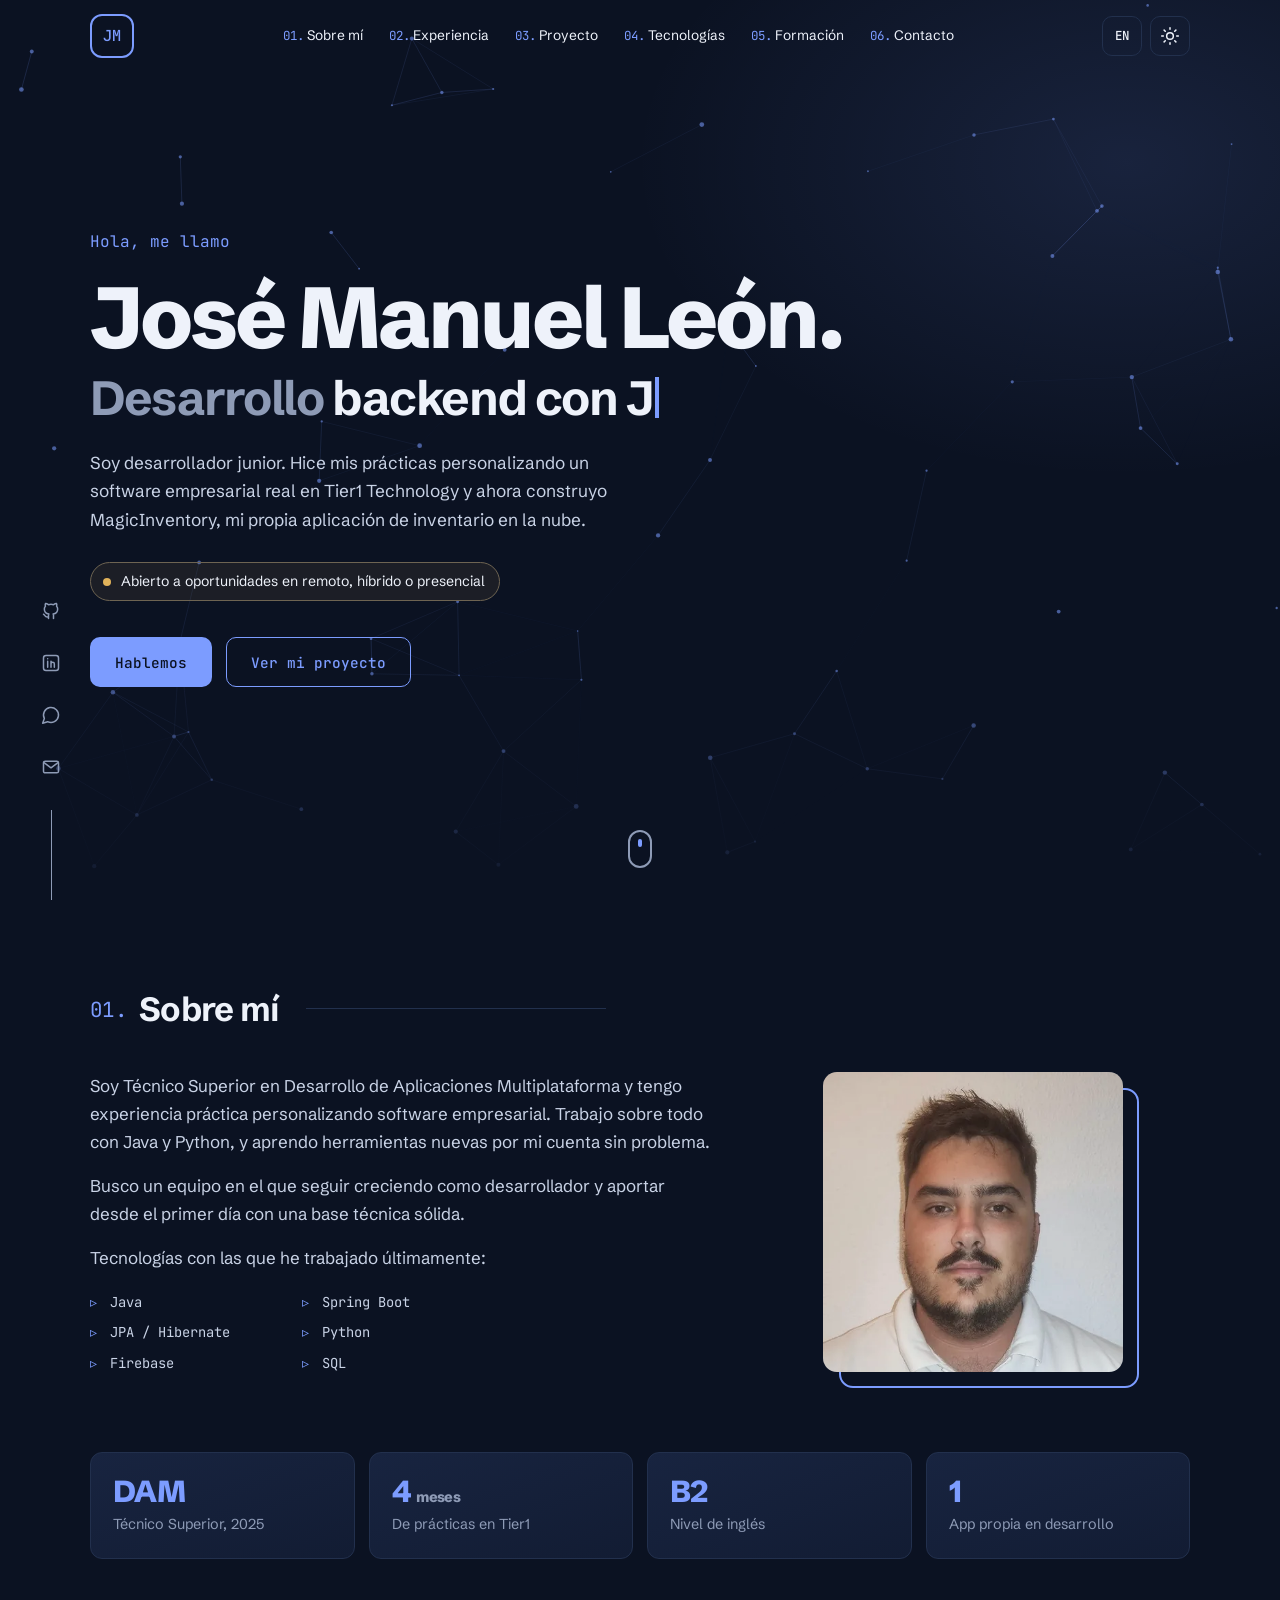
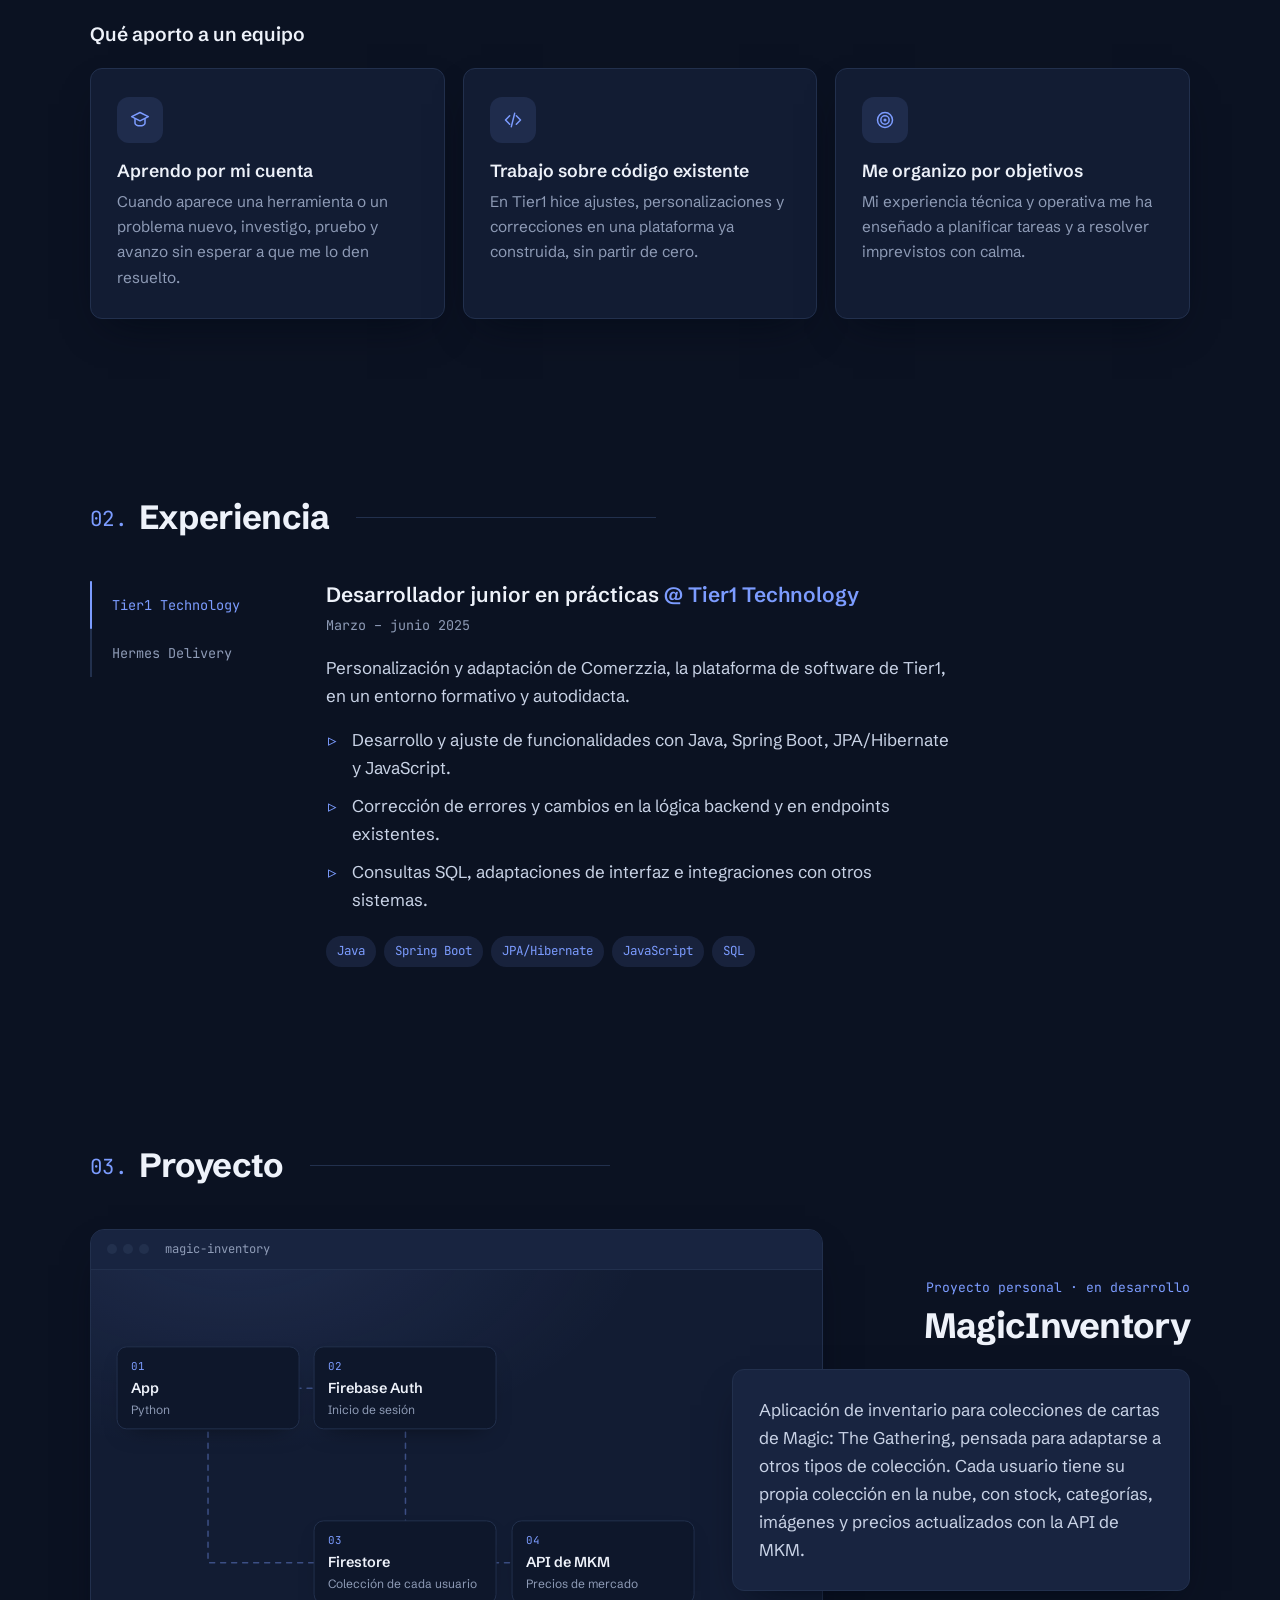
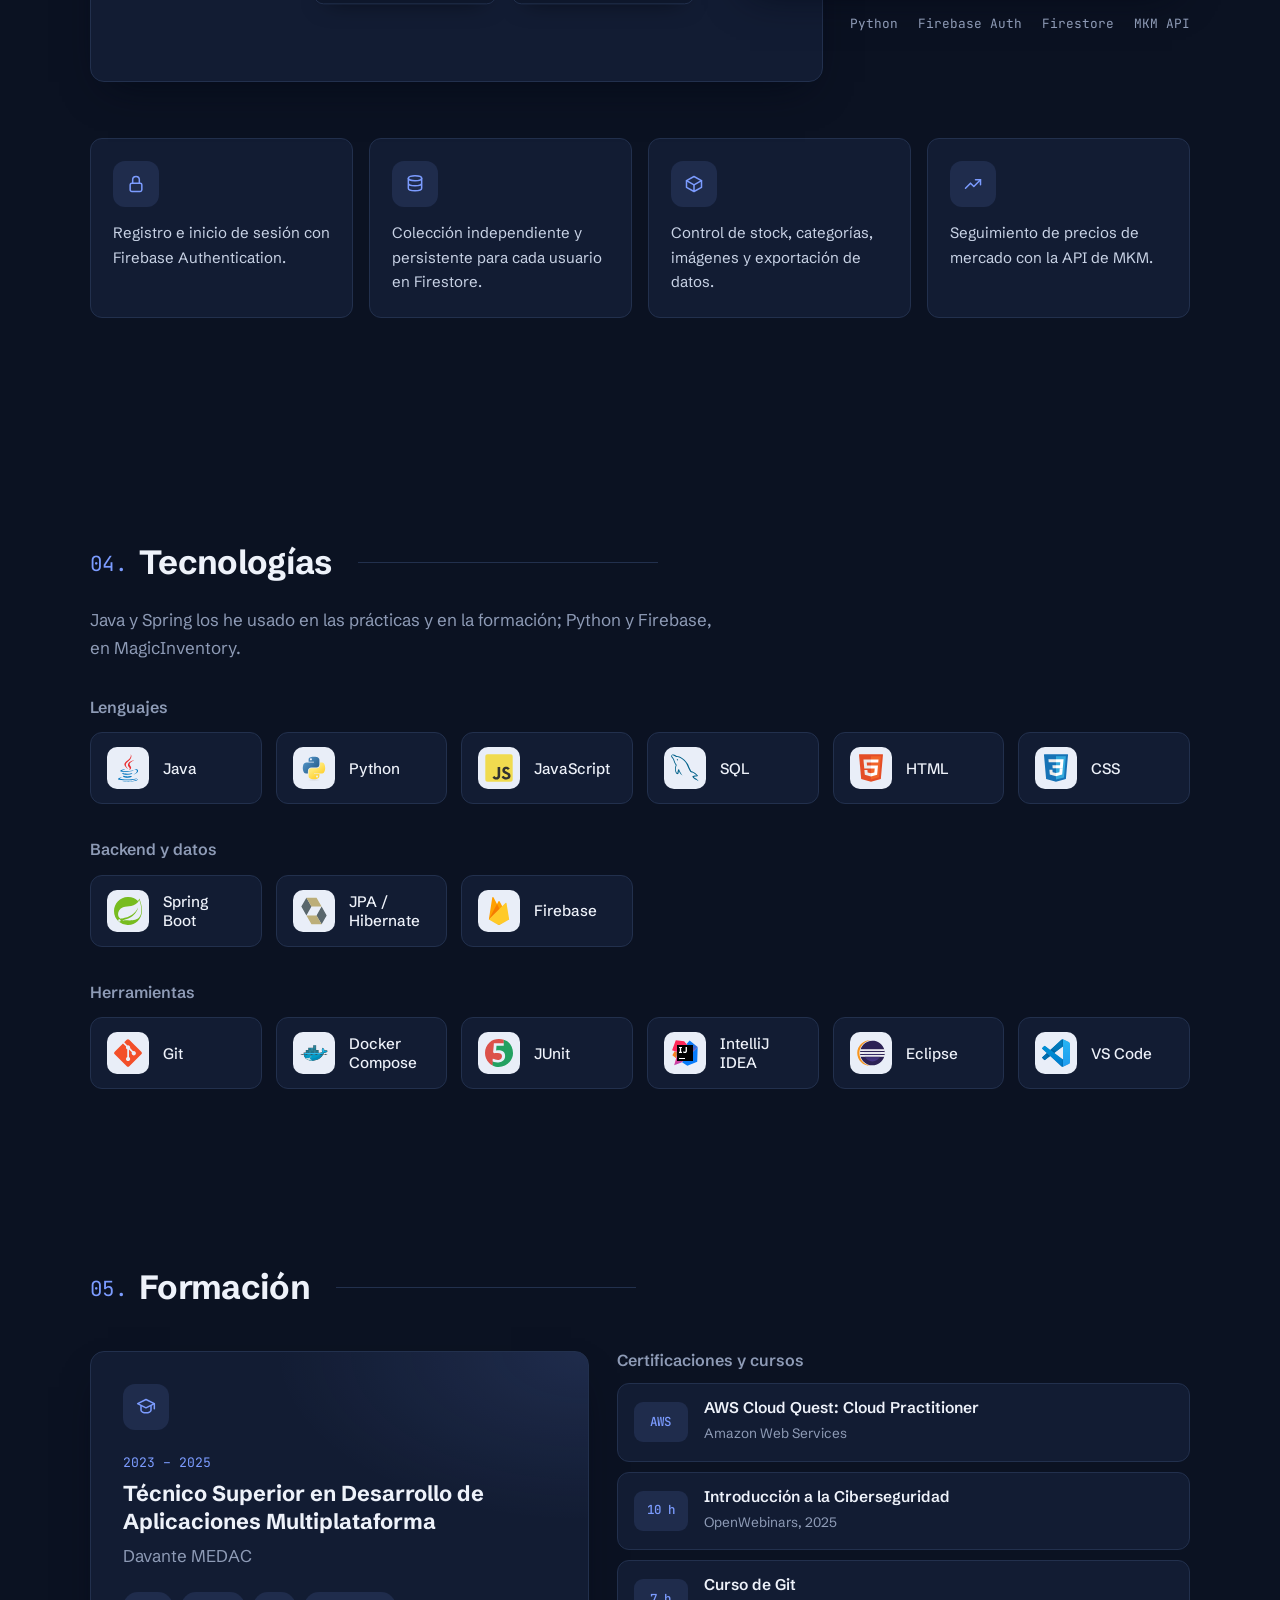
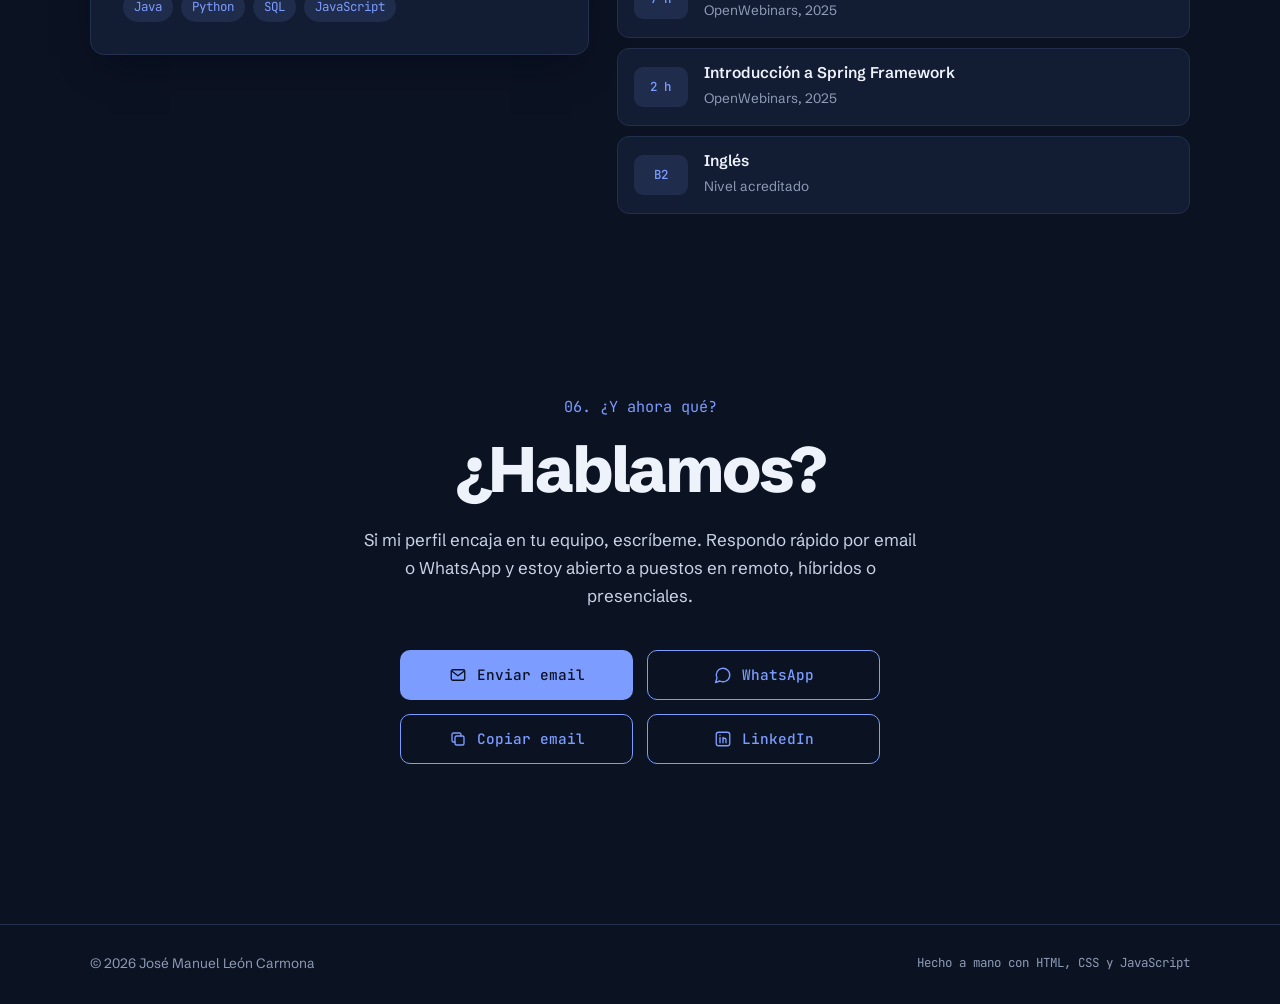
==== commit 1a025aba: "Mejora rendimiento, imagen para compartir, 404 e iconos - Tipografías servidas desde la propia web (" ====
--- a/index.html
+++ b/index.html
@@ -11,10 +11,23 @@
   <meta property="og:title" content="José Manuel León Carmona | Junior Software Developer">
   <meta property="og:description" content="Desarrollador junior de Java y Python. Prácticas en Tier1 Technology y proyecto propio MagicInventory.">
   <meta property="og:url" content="https://josemaleon.github.io/">
-  <meta property="og:image" content="https://josemaleon.github.io/assets/images/jose-manuel-leon.jpg">
+  <meta property="og:site_name" content="José Manuel León · Portfolio">
+  <meta property="og:locale" content="es_ES">
+  <meta property="og:locale:alternate" content="en_GB">
+  <meta property="og:image" content="https://josemaleon.github.io/assets/images/og-image.jpg">
+  <meta property="og:image:width" content="1200">
+  <meta property="og:image:height" content="630">
+  <meta property="og:image:alt" content="José Manuel León Carmona, Junior Software Developer: Java, Spring Boot, Python y Firebase.">
+  <meta name="twitter:card" content="summary_large_image">
+  <meta name="twitter:title" content="José Manuel León Carmona | Junior Software Developer">
+  <meta name="twitter:description" content="Desarrollador junior de Java y Python. Prácticas en Tier1 Technology y proyecto propio MagicInventory.">
+  <meta name="twitter:image" content="https://josemaleon.github.io/assets/images/og-image.jpg">
+  <link rel="canonical" href="https://josemaleon.github.io/">
 
   <title>José Manuel León Carmona | Junior Software Developer</title>
   <link rel="icon" href="favicon.svg" type="image/svg+xml">
+  <link rel="icon" href="assets/icons/app/icon-192.png" type="image/png" sizes="192x192">
+  <link rel="apple-touch-icon" href="assets/icons/app/apple-touch-icon.png">
   <link rel="manifest" href="site.webmanifest">
 
   <script>
@@ -26,10 +39,9 @@
     })();
   </script>
 
-  <link rel="preconnect" href="https://fonts.googleapis.com">
-  <link rel="preconnect" href="https://fonts.gstatic.com" crossorigin>
-  <link rel="stylesheet" href="https://fonts.googleapis.com/css2?family=JetBrains+Mono:wght@400;500&family=Schibsted+Grotesk:wght@400;500;600;700;800&display=swap">
-  <link rel="stylesheet" href="styles.css?v=20261119a">
+  <link rel="preload" href="assets/fonts/schibsted-grotesk.woff2" as="font" type="font/woff2" crossorigin>
+  <link rel="preload" href="assets/fonts/jetbrains-mono.woff2" as="font" type="font/woff2" crossorigin>
+  <link rel="stylesheet" href="styles.css?v=20261119b">
 
   <script type="application/ld+json">
   {
@@ -49,7 +61,7 @@
 
   <header class="site-header" id="siteHeader">
     <div class="wrap header-inner">
-      <a href="#inicio" class="logo" aria-label="José Manuel León, inicio">
+      <a href="#inicio" class="logo" aria-label="JM, José Manuel León: inicio">
         <span class="logo-mark" aria-hidden="true">JM</span>
       </a>
 
@@ -63,7 +75,7 @@
       </nav>
 
       <div class="header-actions">
-        <button class="icon-button" id="languageButton" type="button" aria-label="Switch to English">
+        <button class="icon-button" id="languageButton" type="button" aria-label="EN, switch to English">
           <span id="languageLabel">EN</span>
         </button>
         <button class="icon-button" id="themeButton" type="button" aria-label="Activar tema claro">
@@ -147,7 +159,10 @@
 
         <figure class="portrait reveal">
           <div class="portrait-frame">
-            <img src="assets/images/jose-manuel-leon.jpg" alt="José Manuel León Carmona" width="440" height="440" loading="lazy">
+            <picture>
+              <source srcset="assets/images/jose-manuel-leon.webp" type="image/webp">
+              <img src="assets/images/jose-manuel-leon.jpg" alt="José Manuel León Carmona" width="440" height="440" loading="lazy" decoding="async">
+            </picture>
           </div>
         </figure>
       </div>
@@ -191,7 +206,7 @@
         </div>
 
         <div class="job-panels">
-          <article class="job-panel" role="tabpanel" id="panel-tier1" aria-labelledby="tab-tier1" tabindex="0">
+          <div class="job-panel" role="tabpanel" id="panel-tier1" aria-labelledby="tab-tier1" tabindex="0">
             <h3><span data-i18n="experience.tierRole">Desarrollador junior en prácticas</span> <span class="at">@ Tier1 Technology</span></h3>
             <p class="job-date mono"><span data-i18n="experience.tierDate">Marzo – junio 2025</span></p>
             <p data-i18n="experience.tierText">Personalización y adaptación de Comerzzia, la plataforma de software de Tier1, en un entorno formativo y autodidacta.</p>
@@ -203,9 +218,9 @@
             <ul class="tags mono">
               <li>Java</li><li>Spring Boot</li><li>JPA/Hibernate</li><li>JavaScript</li><li>SQL</li>
             </ul>
-          </article>
-
-          <article class="job-panel" role="tabpanel" id="panel-hermes" aria-labelledby="tab-hermes" tabindex="0" hidden>
+          </div>
+
+          <div class="job-panel" role="tabpanel" id="panel-hermes" aria-labelledby="tab-hermes" tabindex="0" hidden>
             <h3><span data-i18n="experience.hermesRole">Repartidor, servicio para Amazon</span> <span class="at">@ Hermes Delivery</span></h3>
             <p class="job-date mono"><span data-i18n="experience.hermesDate">Febrero – septiembre 2026</span></p>
             <p data-i18n="experience.hermesText">Trabajo operativo con ritmo y objetivos diarios, donde la organización y la autonomía marcan la diferencia.</p>
@@ -214,7 +229,7 @@
               <li data-i18n="experience.hermesPoint2">Uso diario de la aplicación de reparto para gestionar entregas.</li>
               <li data-i18n="experience.hermesPoint3">Resolución de incidencias sobre la marcha, con autonomía.</li>
             </ul>
-          </article>
+          </div>
         </div>
       </div>
     </section>
@@ -381,6 +396,6 @@
 
   <div class="toast" id="toast" role="status" aria-live="polite"></div>
 
-  <script src="script.js?v=20261119a"></script>
+  <script src="script.js?v=20261119b" defer></script>
 </body>
 </html>
--- a/styles.css
+++ b/styles.css
@@ -2,6 +2,22 @@
    Portfolio · José Manuel León Carmona
    Oscuro por defecto (azul tinta + cobalto + ocre), con tema claro.
    ========================================================================== */
+
+/* Tipografías servidas desde la propia web (licencia SIL OFL, ver assets/fonts) */
+@font-face {
+  font-family: "Schibsted Grotesk";
+  font-style: normal;
+  font-weight: 400 900;
+  font-display: swap;
+  src: url("assets/fonts/schibsted-grotesk.woff2") format("woff2-variations"), url("assets/fonts/schibsted-grotesk.woff2") format("woff2");
+}
+@font-face {
+  font-family: "JetBrains Mono";
+  font-style: normal;
+  font-weight: 100 800;
+  font-display: swap;
+  src: url("assets/fonts/jetbrains-mono.woff2") format("woff2-variations"), url("assets/fonts/jetbrains-mono.woff2") format("woff2");
+}
 
 :root,
 :root[data-theme="dark"] {
@@ -404,7 +420,7 @@
 .hero-inner > :nth-child(4) { animation-delay: .3s; }
 .hero-inner > :nth-child(5) { animation-delay: .4s; }
 .hero-inner > :nth-child(6) { animation-delay: .5s; }
-@keyframes rise { from { opacity: 0; transform: translateY(18px); } to { opacity: 1; transform: none; } }
+@keyframes rise { from { opacity: .01; transform: translateY(18px); } to { opacity: 1; transform: none; } }
 
 /* ---------- Sections ---------- */
 
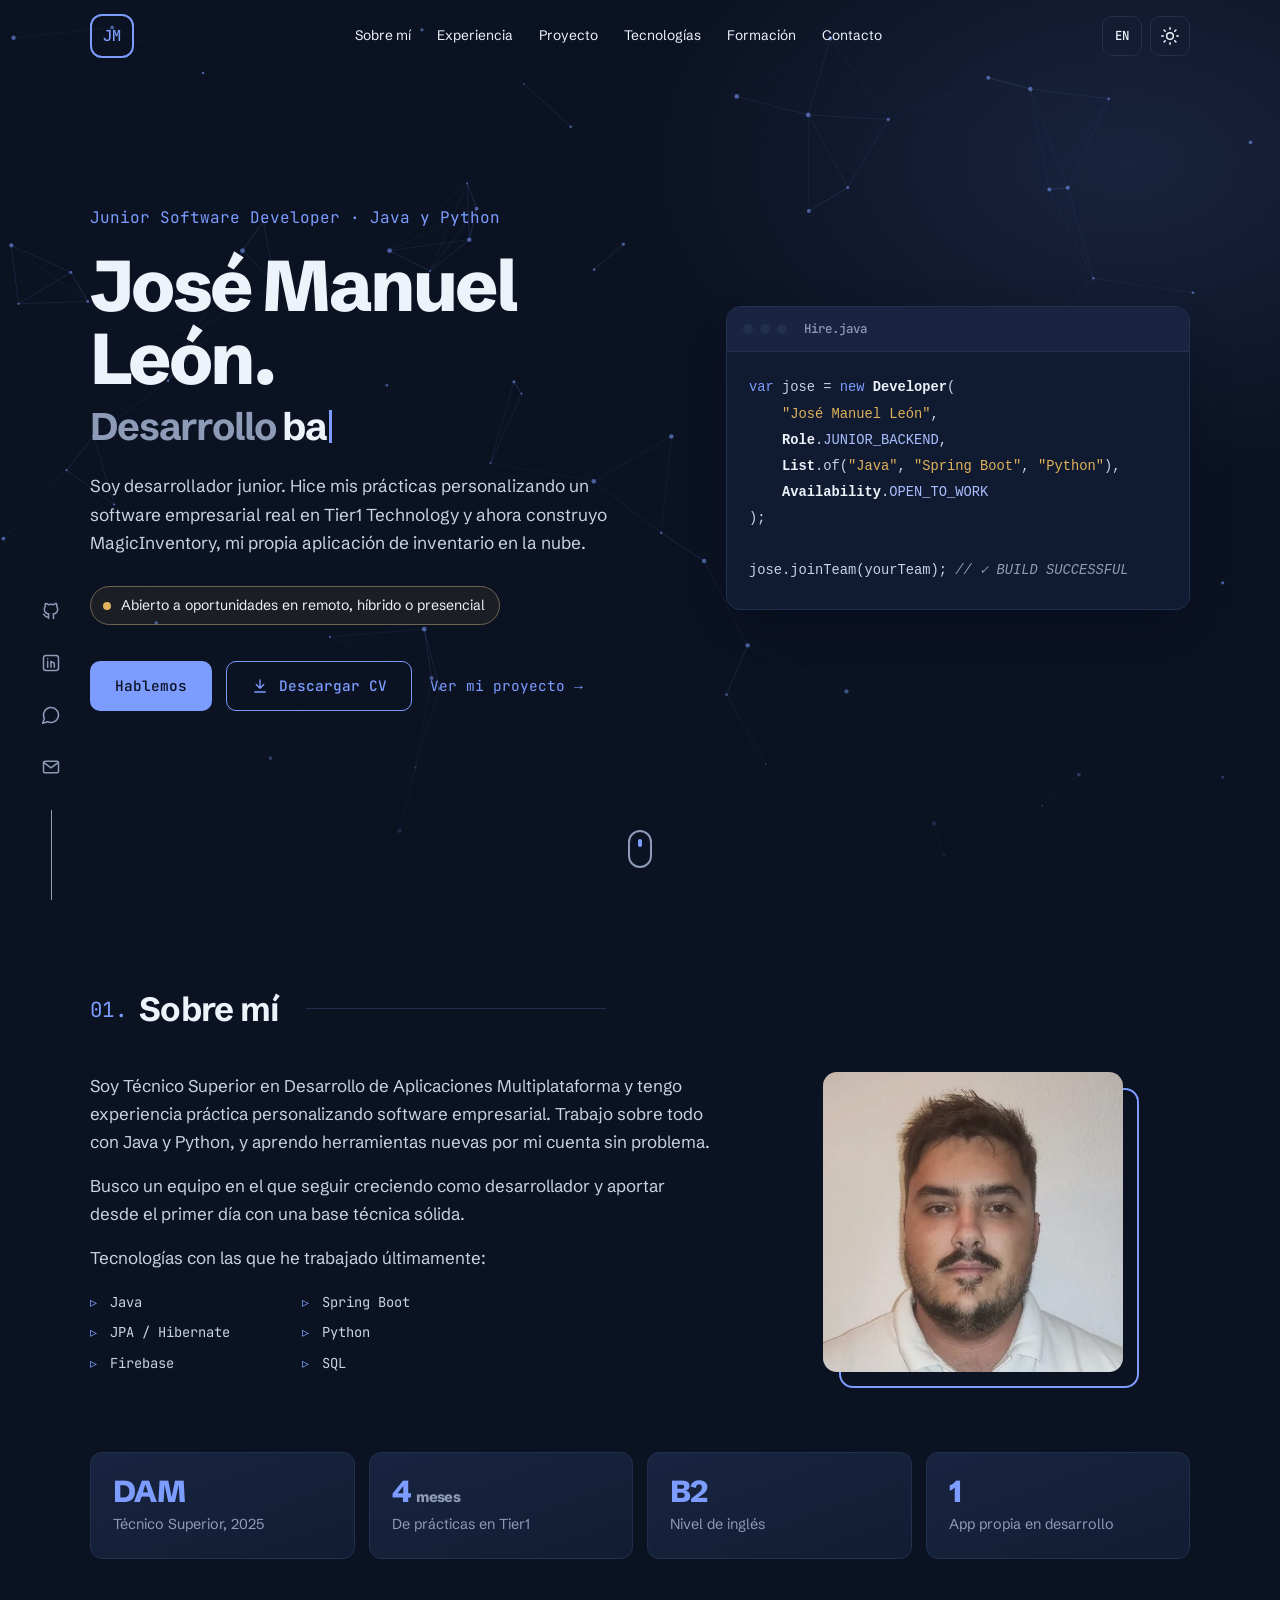
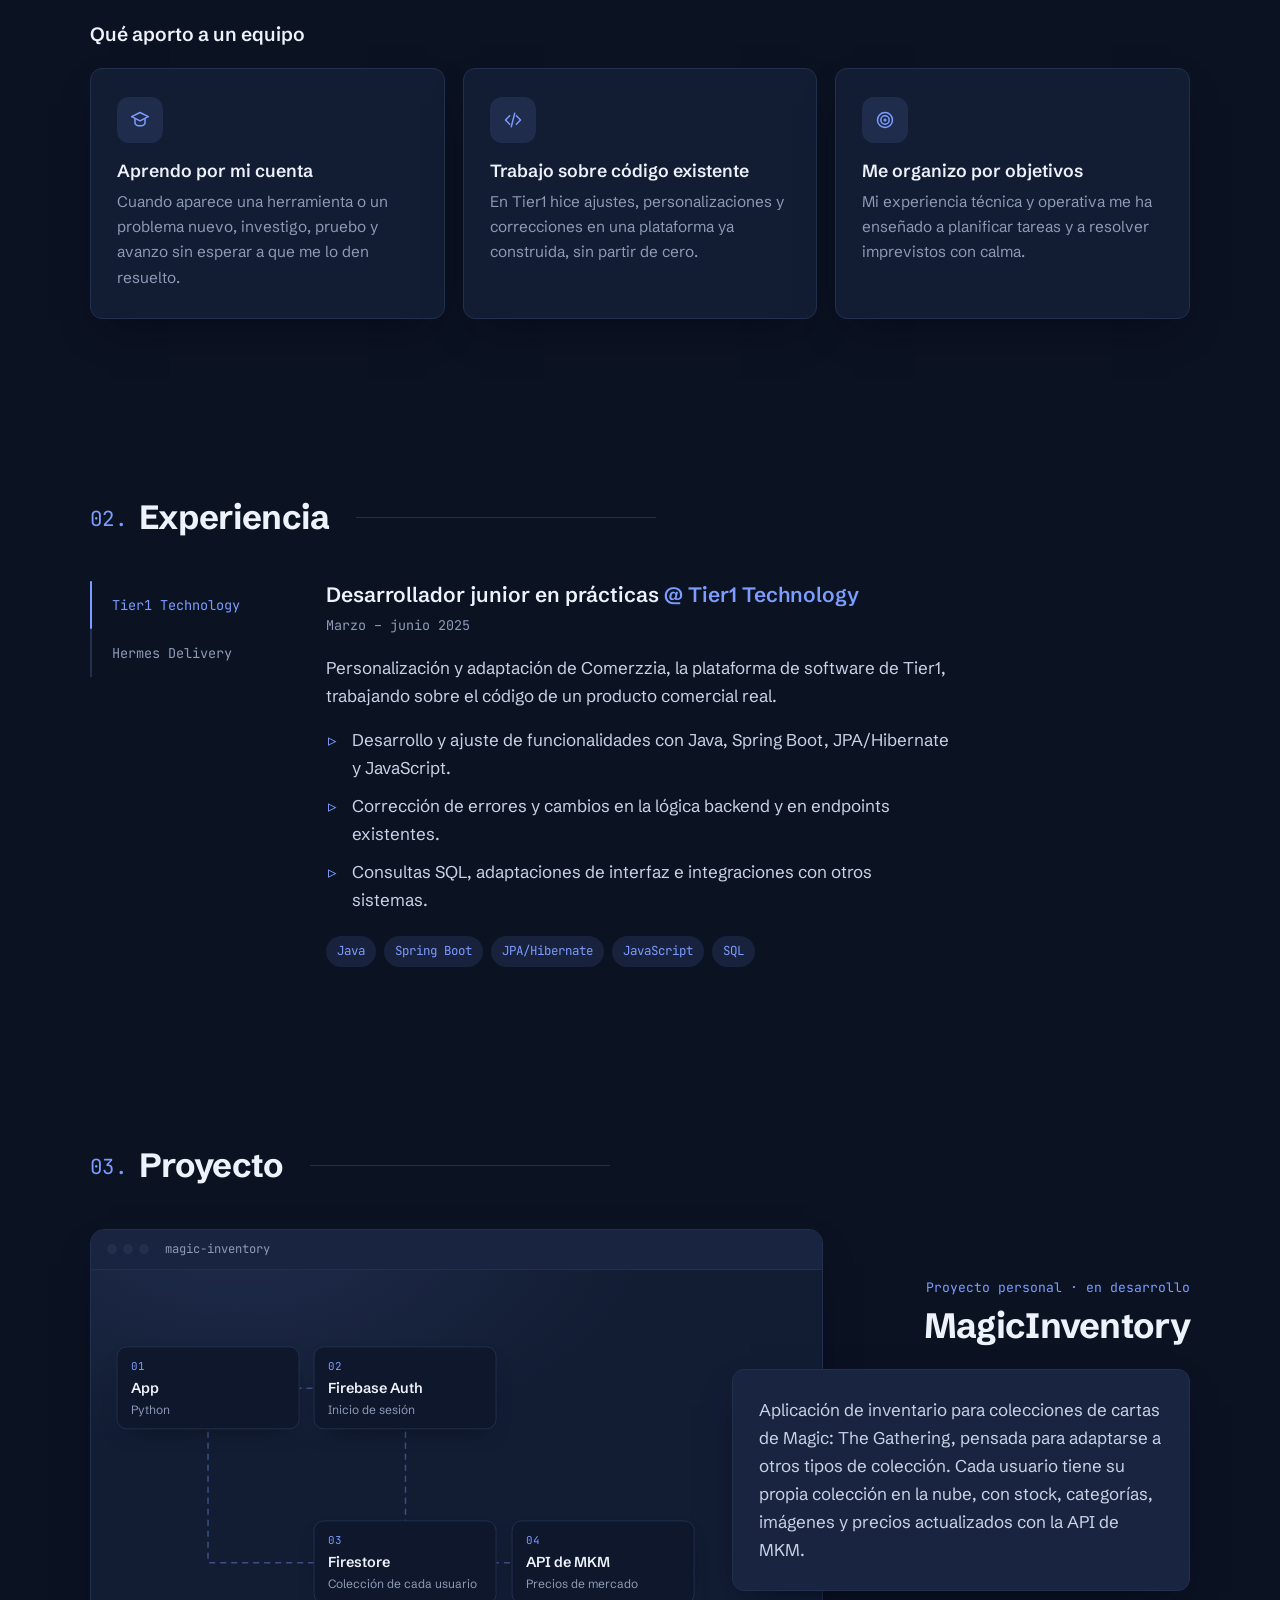
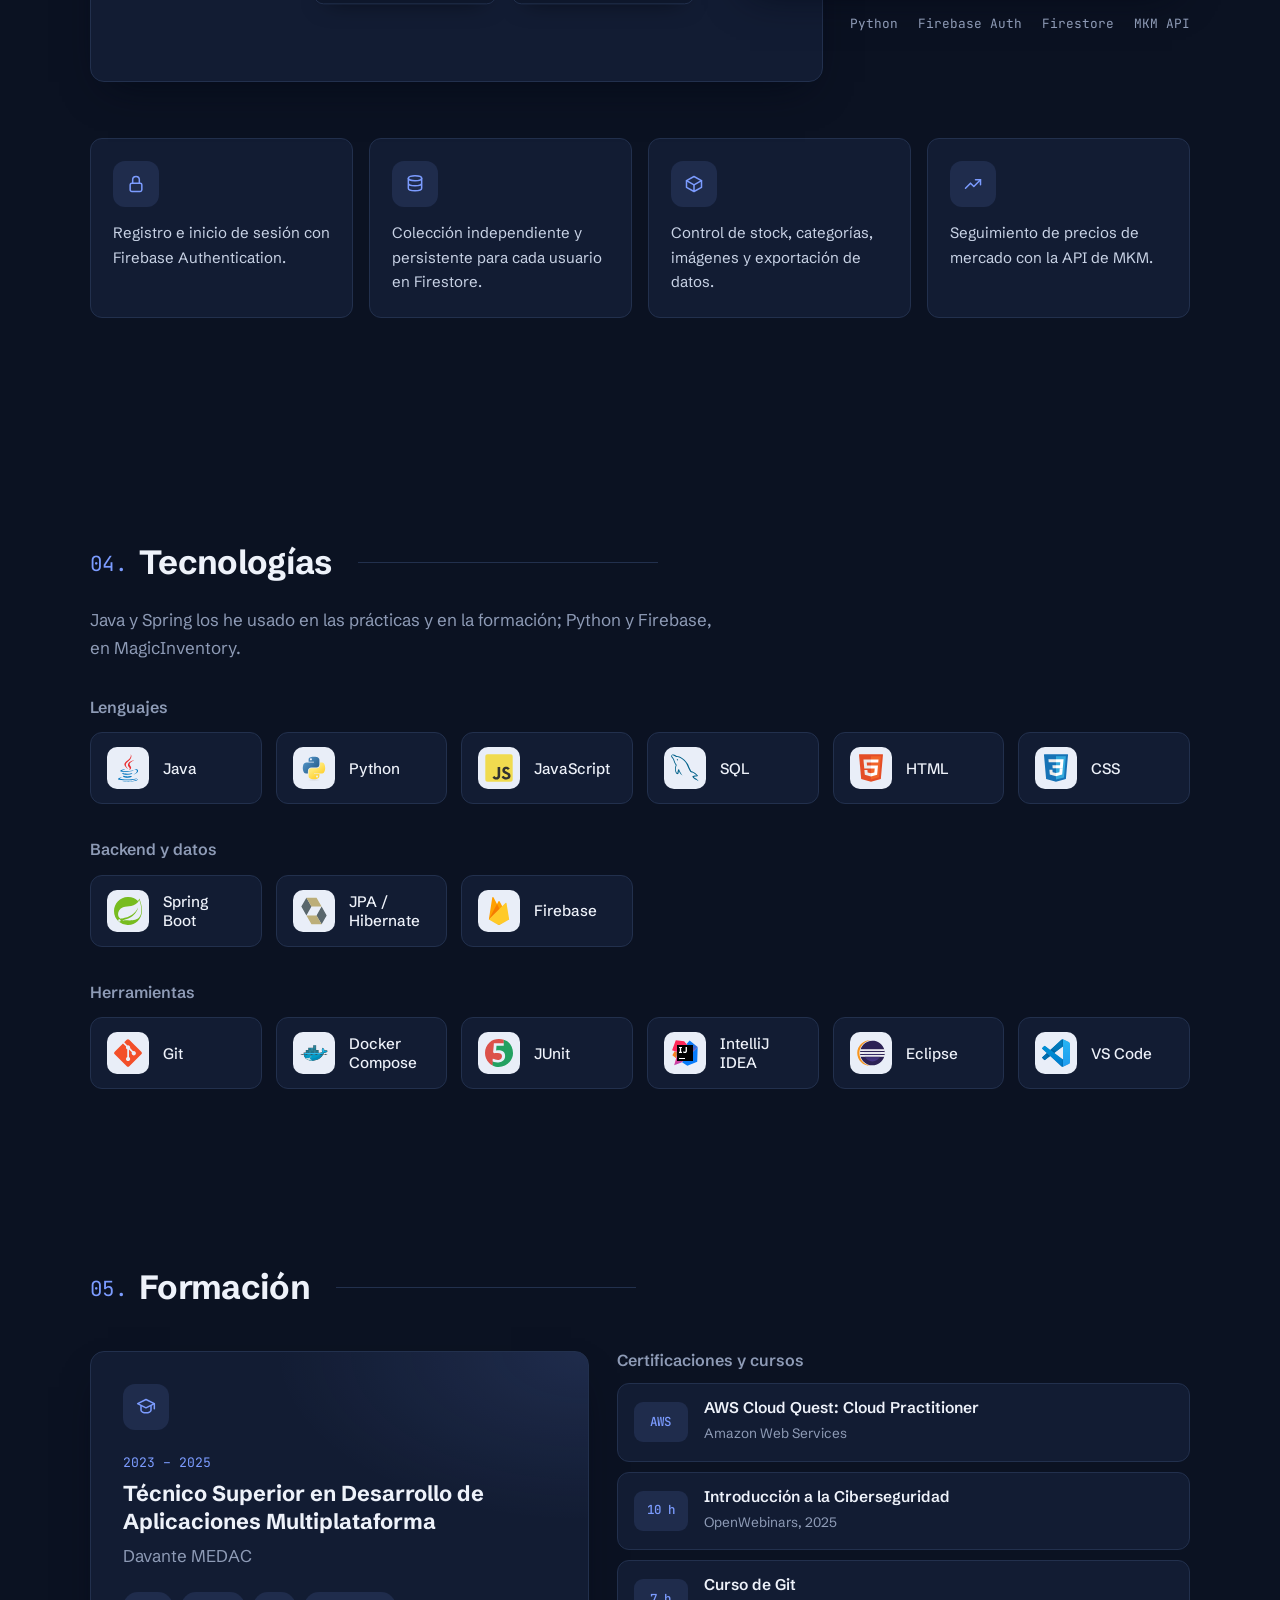
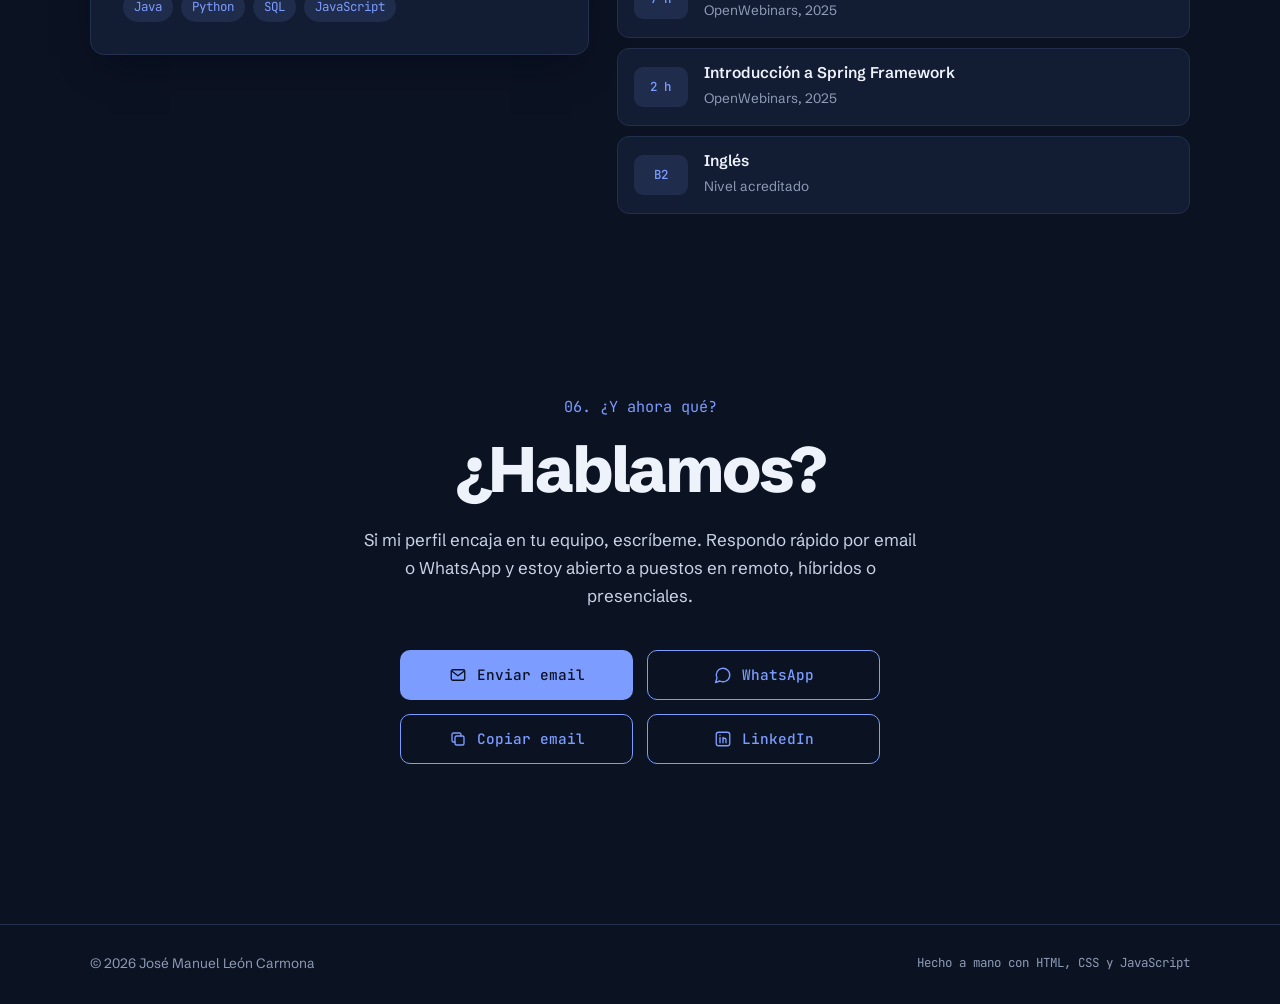
==== commit 851205c5: "Borrador v1: CV, portada con identidad propia, mailto y sitemap Co-Authored-By: Claude Opus 5.5 <nor" ====
--- a/index.html
+++ b/index.html
@@ -41,7 +41,7 @@
 
   <link rel="preload" href="assets/fonts/schibsted-grotesk.woff2" as="font" type="font/woff2" crossorigin>
   <link rel="preload" href="assets/fonts/jetbrains-mono.woff2" as="font" type="font/woff2" crossorigin>
-  <link rel="stylesheet" href="styles.css?v=20261119b">
+  <link rel="stylesheet" href="styles.css?v=20261119c">
 
   <script type="application/ld+json">
   {
@@ -66,12 +66,12 @@
       </a>
 
       <nav class="desktop-nav" aria-label="Navegación principal">
-        <a href="#sobre-mi"><span class="nav-num">01.</span> <span data-i18n="nav.about">Sobre mí</span></a>
-        <a href="#experiencia"><span class="nav-num">02.</span> <span data-i18n="nav.experience">Experiencia</span></a>
-        <a href="#proyecto"><span class="nav-num">03.</span> <span data-i18n="nav.project">Proyecto</span></a>
-        <a href="#tecnologias"><span class="nav-num">04.</span> <span data-i18n="nav.skills">Tecnologías</span></a>
-        <a href="#formacion"><span class="nav-num">05.</span> <span data-i18n="nav.education">Formación</span></a>
-        <a href="#contacto"><span class="nav-num">06.</span> <span data-i18n="nav.contact">Contacto</span></a>
+        <a href="#sobre-mi"><span data-i18n="nav.about">Sobre mí</span></a>
+        <a href="#experiencia"><span data-i18n="nav.experience">Experiencia</span></a>
+        <a href="#proyecto"><span data-i18n="nav.project">Proyecto</span></a>
+        <a href="#tecnologias"><span data-i18n="nav.skills">Tecnologías</span></a>
+        <a href="#formacion"><span data-i18n="nav.education">Formación</span></a>
+        <a href="#contacto"><span data-i18n="nav.contact">Contacto</span></a>
       </nav>
 
       <div class="header-actions">
@@ -89,12 +89,12 @@
     </div>
 
     <nav class="mobile-nav" id="mobileNav" aria-label="Navegación móvil">
-      <a href="#sobre-mi"><span class="nav-num">01.</span> <span data-i18n="nav.about">Sobre mí</span></a>
-      <a href="#experiencia"><span class="nav-num">02.</span> <span data-i18n="nav.experience">Experiencia</span></a>
-      <a href="#proyecto"><span class="nav-num">03.</span> <span data-i18n="nav.project">Proyecto</span></a>
-      <a href="#tecnologias"><span class="nav-num">04.</span> <span data-i18n="nav.skills">Tecnologías</span></a>
-      <a href="#formacion"><span class="nav-num">05.</span> <span data-i18n="nav.education">Formación</span></a>
-      <a href="#contacto"><span class="nav-num">06.</span> <span data-i18n="nav.contact">Contacto</span></a>
+      <a href="#sobre-mi"><span data-i18n="nav.about">Sobre mí</span></a>
+      <a href="#experiencia"><span data-i18n="nav.experience">Experiencia</span></a>
+      <a href="#proyecto"><span data-i18n="nav.project">Proyecto</span></a>
+      <a href="#tecnologias"><span data-i18n="nav.skills">Tecnologías</span></a>
+      <a href="#formacion"><span data-i18n="nav.education">Formación</span></a>
+      <a href="#contacto"><span data-i18n="nav.contact">Contacto</span></a>
     </nav>
   </header>
 
@@ -119,7 +119,8 @@
     <section class="hero" id="inicio">
       <canvas class="hero-canvas" id="heroCanvas" aria-hidden="true"></canvas>
       <div class="wrap hero-inner">
-        <p class="hero-hello mono" data-i18n="hero.hello">Hola, me llamo</p>
+        <div class="hero-copy">
+        <p class="hero-hello mono" data-i18n="hero.hello">Junior Software Developer · Java y Python</p>
         <h1 class="hero-name">José Manuel León.</h1>
         <p class="hero-tagline">
           <span class="sr-only" data-i18n="hero.taglineFull">Desarrollo backend con Java y Spring, aplicaciones con Python y soluciones en la nube con Firebase.</span>
@@ -133,10 +134,27 @@
           <a class="button button-primary" href="#contacto">
             <span data-i18n="hero.ctaContact">Hablemos</span>
           </a>
-          <a class="button button-outline" href="#proyecto">
-            <span data-i18n="hero.ctaProject">Ver mi proyecto</span>
+          <a class="button button-outline" href="assets/cv/CV-Jose-Manuel-Leon.pdf" download>
+            <svg viewBox="0 0 24 24" aria-hidden="true"><path d="M12 4v11M7 10l5 5 5-5M5 20h14"/></svg>
+            <span data-i18n="hero.ctaCv">Descargar CV</span>
           </a>
-        </div>
+          <a class="text-link" href="#proyecto">
+            <span data-i18n="hero.ctaProject">Ver mi proyecto</span> →
+          </a>
+        </div>
+        </div>
+
+        <figure class="hero-code" aria-hidden="true">
+          <div class="code-bar"><span></span><span></span><span></span><b class="mono">Hire.java</b></div>
+<pre class="mono"><code><span class="k">var</span> jose = <span class="k">new</span> <span class="t">Developer</span>(
+    <span class="s">"José Manuel León"</span>,
+    <span class="t">Role</span>.<span class="c">JUNIOR_BACKEND</span>,
+    <span class="t">List</span>.of(<span class="s">"Java"</span>, <span class="s">"Spring Boot"</span>, <span class="s">"Python"</span>),
+    <span class="t">Availability</span>.<span class="c">OPEN_TO_WORK</span>
+);
+
+jose.joinTeam(yourTeam); <span class="cm">// ✓ BUILD SUCCESSFUL</span></code></pre>
+        </figure>
       </div>
       <a class="scroll-hint" href="#sobre-mi" aria-label="Bajar a Sobre mí" data-i18n-label="hero.scroll">
         <span class="scroll-mouse" aria-hidden="true"></span>
@@ -209,7 +227,7 @@
           <div class="job-panel" role="tabpanel" id="panel-tier1" aria-labelledby="tab-tier1" tabindex="0">
             <h3><span data-i18n="experience.tierRole">Desarrollador junior en prácticas</span> <span class="at">@ Tier1 Technology</span></h3>
             <p class="job-date mono"><span data-i18n="experience.tierDate">Marzo – junio 2025</span></p>
-            <p data-i18n="experience.tierText">Personalización y adaptación de Comerzzia, la plataforma de software de Tier1, en un entorno formativo y autodidacta.</p>
+            <p data-i18n="experience.tierText">Personalización y adaptación de Comerzzia, la plataforma de software de Tier1, trabajando sobre el código de un producto comercial real.</p>
             <ul class="points">
               <li data-i18n="experience.tierPoint1">Desarrollo y ajuste de funcionalidades con Java, Spring Boot, JPA/Hibernate y JavaScript.</li>
               <li data-i18n="experience.tierPoint2">Corrección de errores y cambios en la lógica backend y en endpoints existentes.</li>
@@ -367,7 +385,7 @@
       <p class="contact-text reveal" data-i18n="contact.text">Si mi perfil encaja en tu equipo, escríbeme. Respondo rápido por email o WhatsApp y estoy abierto a puestos en remoto, híbridos o presenciales.</p>
 
       <div class="contact-actions reveal">
-        <a class="button button-primary" href="https://mail.google.com/mail/?view=cm&fs=1&to=josem.leon.99@gmail.com&su=Contacto%20desde%20tu%20portfolio" target="_blank" rel="noopener noreferrer">
+        <a class="button button-primary" href="mailto:josem.leon.99@gmail.com?subject=Contacto%20desde%20tu%20portfolio">
           <svg viewBox="0 0 24 24" aria-hidden="true"><rect x="3" y="5" width="18" height="14" rx="2"/><path d="m4 7 8 6 8-6"/></svg>
           <span data-i18n="contact.email">Enviar email</span>
         </a>
@@ -396,6 +414,6 @@
 
   <div class="toast" id="toast" role="status" aria-live="polite"></div>
 
-  <script src="script.js?v=20261119b" defer></script>
+  <script src="script.js?v=20261119c" defer></script>
 </body>
 </html>
--- a/styles.css
+++ b/styles.css
@@ -382,7 +382,52 @@
   70%, 100% { box-shadow: 0 0 0 9px transparent; }
 }
 
-.hero-actions { display: flex; flex-wrap: wrap; gap: 14px; margin-top: 36px; }
+.hero-actions { display: flex; flex-wrap: wrap; align-items: center; gap: 14px; margin-top: 36px; }
+
+.text-link {
+  padding: 10px 4px;
+  color: var(--accent);
+  font-family: var(--font-mono);
+  font-size: .9rem;
+  text-decoration: underline;
+  text-decoration-color: transparent;
+  text-underline-offset: 5px;
+  transition: text-decoration-color .2s;
+}
+.text-link:hover { text-decoration-color: currentColor; }
+
+/* Tarjeta de código de la portada (solo pantallas anchas) */
+.hero-inner { display: grid; grid-template-columns: minmax(0, 1fr); align-items: center; gap: 56px; }
+.hero-code { display: none; }
+@media (min-width: 1180px) {
+  .hero-inner { grid-template-columns: minmax(0, 1.25fr) minmax(0, 1fr); }
+  .hero-code {
+    display: block;
+    margin: 0;
+    border: 1px solid var(--line);
+    border-radius: 14px;
+    background: color-mix(in srgb, var(--surface) 88%, transparent);
+    box-shadow: var(--shadow);
+    overflow: hidden;
+    backdrop-filter: blur(6px);
+  }
+  .hero-name { font-size: clamp(2.8rem, 5.6vw, 4.8rem); }
+  .hero-tagline { font-size: clamp(1.6rem, 3vw, 2.4rem); }
+}
+.code-bar {
+  display: flex; align-items: center; gap: 7px;
+  padding: 12px 16px;
+  border-bottom: 1px solid var(--line);
+  background: var(--surface-2);
+}
+.code-bar span { width: 10px; height: 10px; border-radius: 50%; background: var(--line); }
+.code-bar b { margin-left: 10px; color: var(--muted); font-size: .78rem; font-weight: 500; }
+.hero-code pre { margin: 0; padding: 22px 22px 26px; font-size: .86rem; line-height: 1.75; color: var(--text); white-space: pre; overflow-x: auto; }
+.hero-code .k { color: var(--accent); }
+.hero-code .t { color: var(--heading); font-weight: 600; }
+.hero-code .s { color: var(--ochre); }
+.hero-code .c { color: color-mix(in srgb, var(--accent) 60%, var(--heading)); }
+.hero-code .cm { color: var(--muted); font-style: italic; }
 
 .scroll-hint {
   position: absolute;
@@ -414,12 +459,13 @@
 @keyframes wheel { 0% { opacity: 1; transform: none; } 80% { opacity: 0; transform: translateY(12px); } 100% { opacity: 0; } }
 
 /* Entrada de la portada */
-.hero-inner > * { animation: rise .8s var(--ease) both; }
-.hero-inner > :nth-child(2) { animation-delay: .1s; }
-.hero-inner > :nth-child(3) { animation-delay: .2s; }
-.hero-inner > :nth-child(4) { animation-delay: .3s; }
-.hero-inner > :nth-child(5) { animation-delay: .4s; }
-.hero-inner > :nth-child(6) { animation-delay: .5s; }
+.hero-copy > *, .hero-code { animation: rise .8s var(--ease) both; }
+.hero-copy > :nth-child(2) { animation-delay: .1s; }
+.hero-copy > :nth-child(3) { animation-delay: .2s; }
+.hero-copy > :nth-child(4) { animation-delay: .3s; }
+.hero-copy > :nth-child(5) { animation-delay: .4s; }
+.hero-copy > :nth-child(6) { animation-delay: .5s; }
+.hero-code { animation-delay: .6s; }
 @keyframes rise { from { opacity: .01; transform: translateY(18px); } to { opacity: 1; transform: none; } }
 
 /* ---------- Sections ---------- */
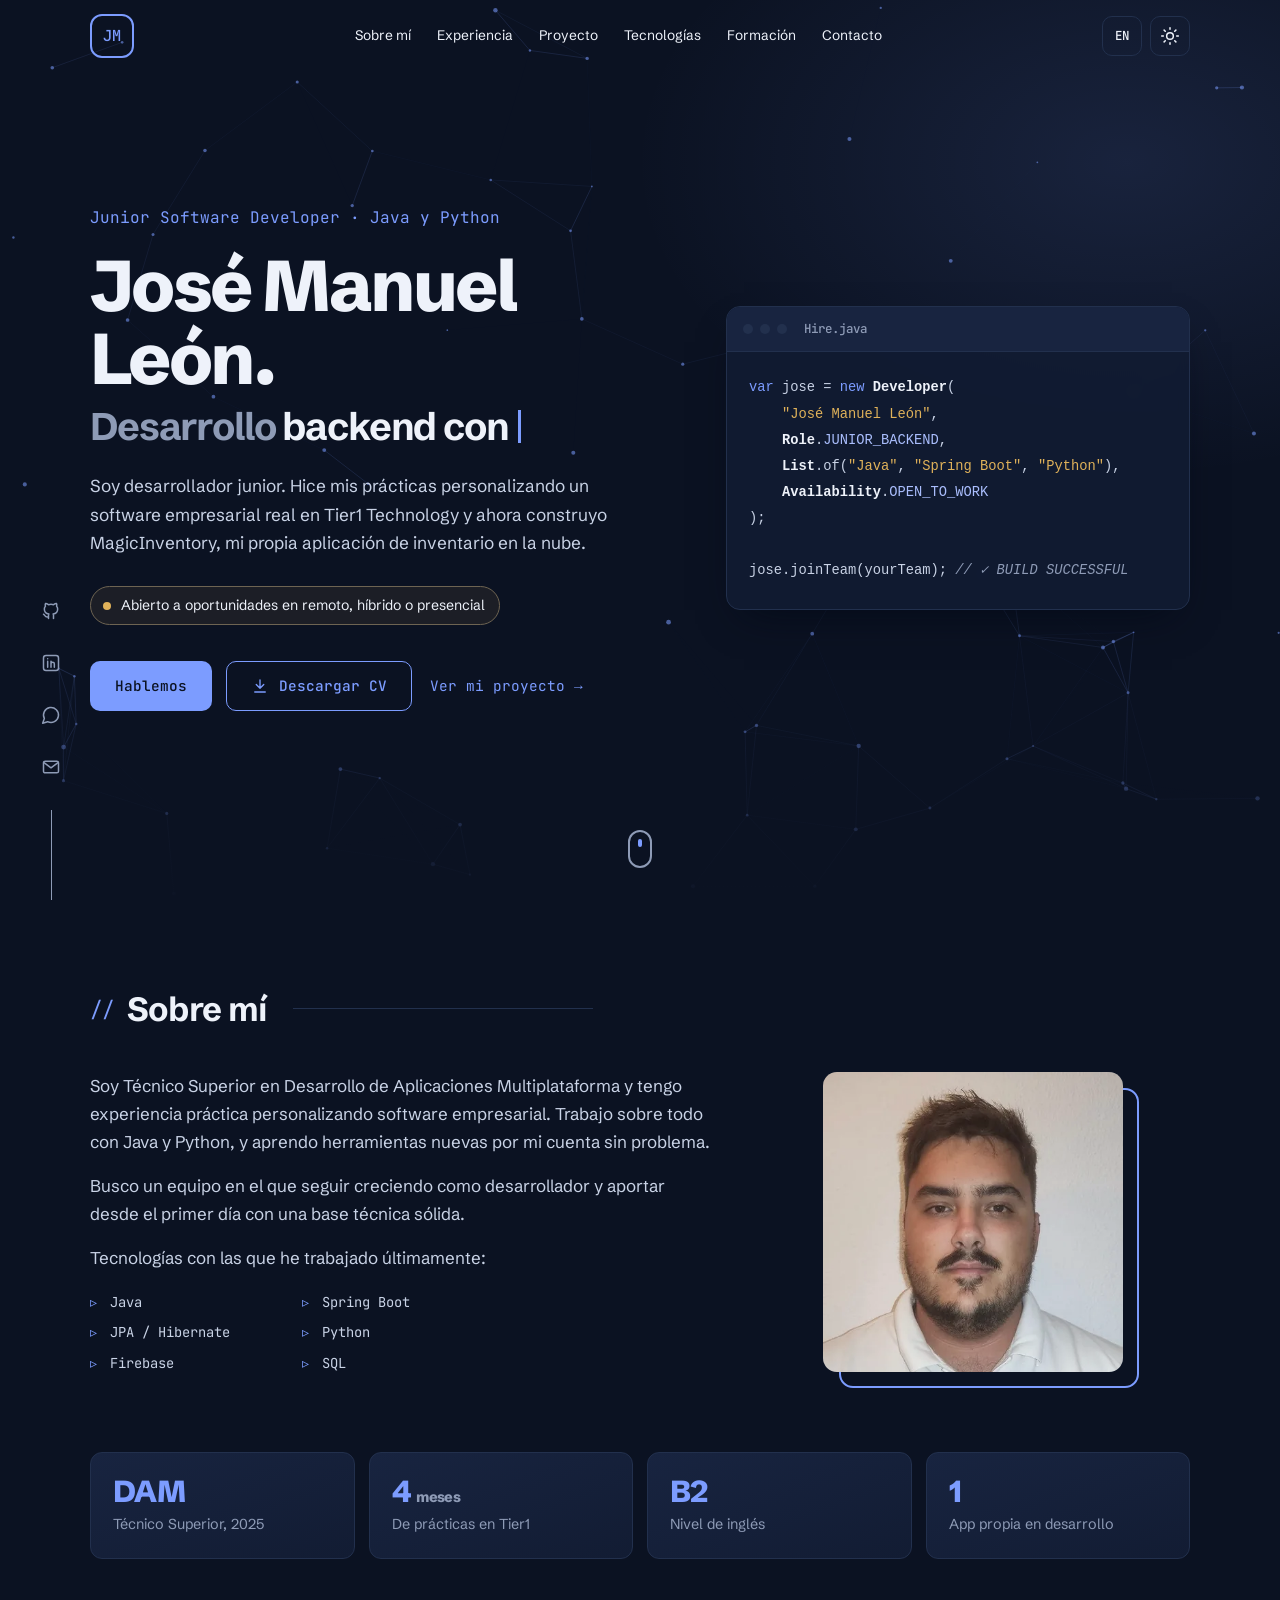
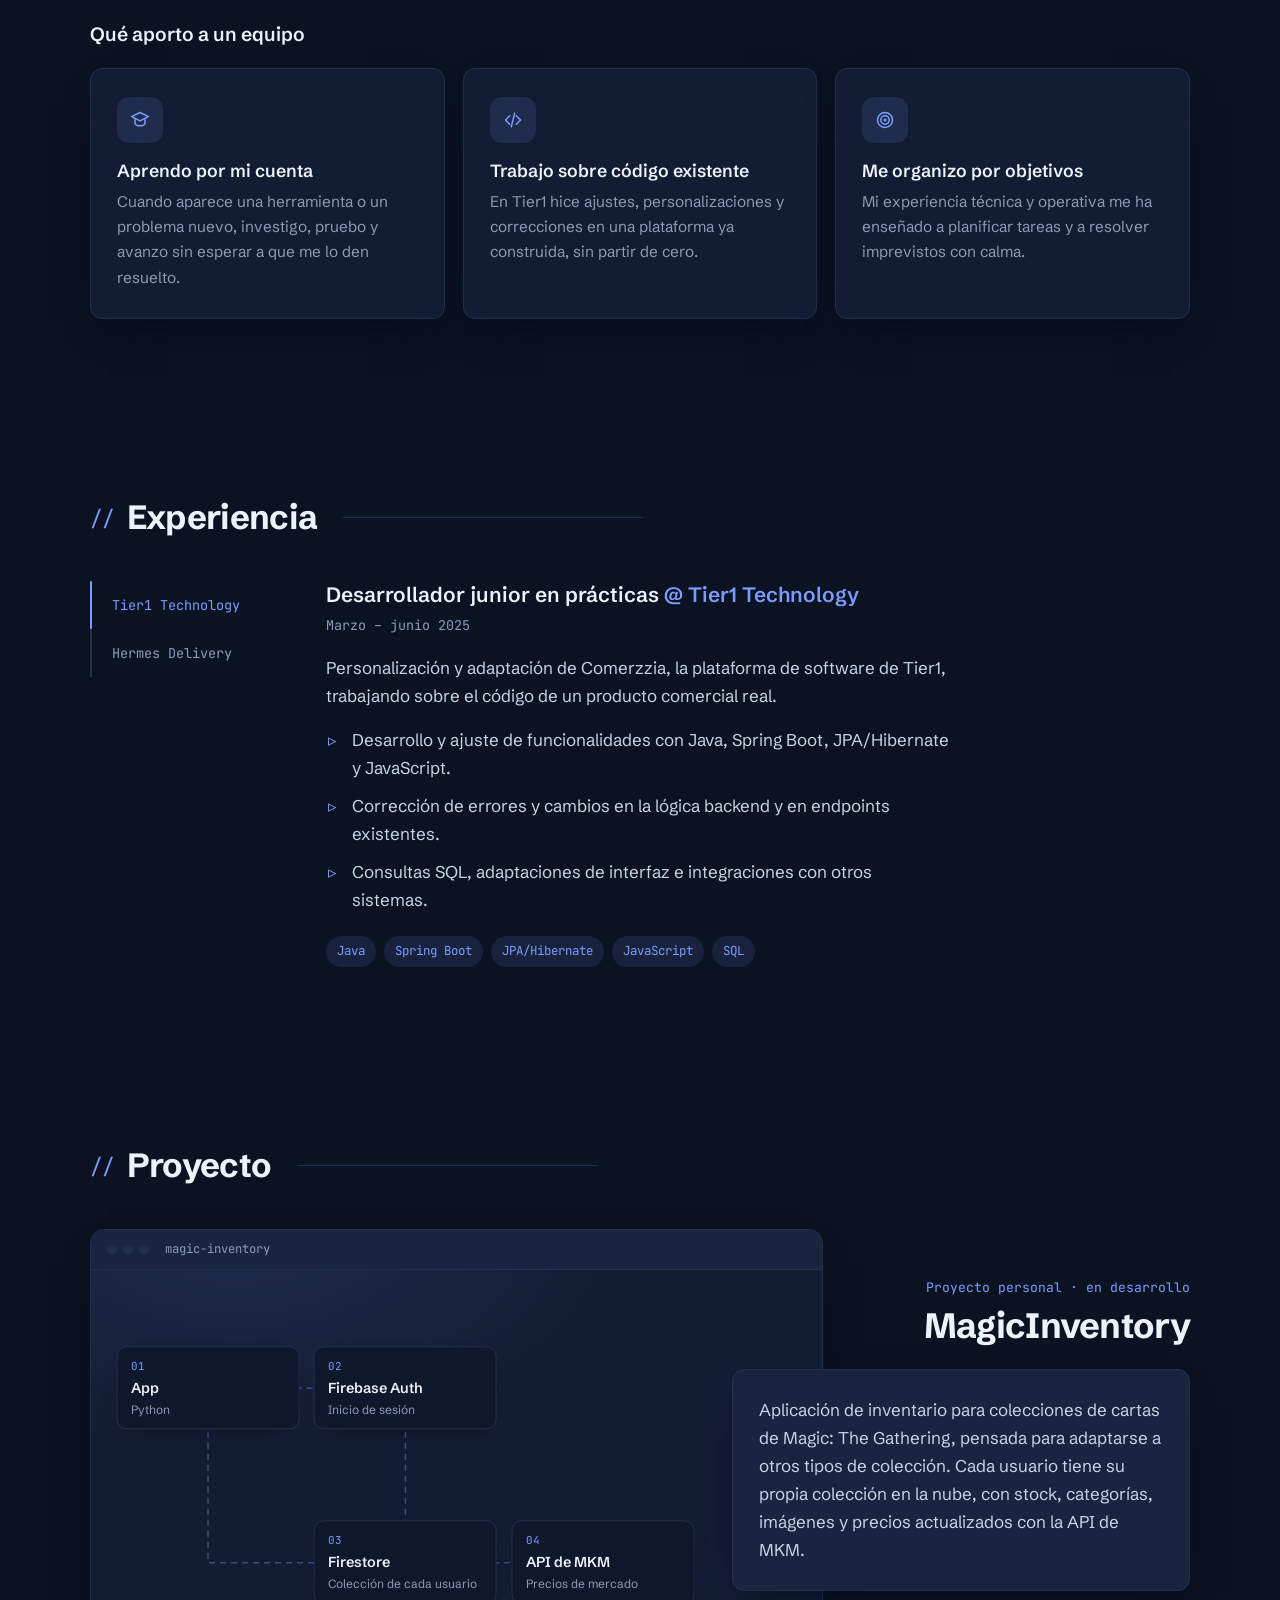
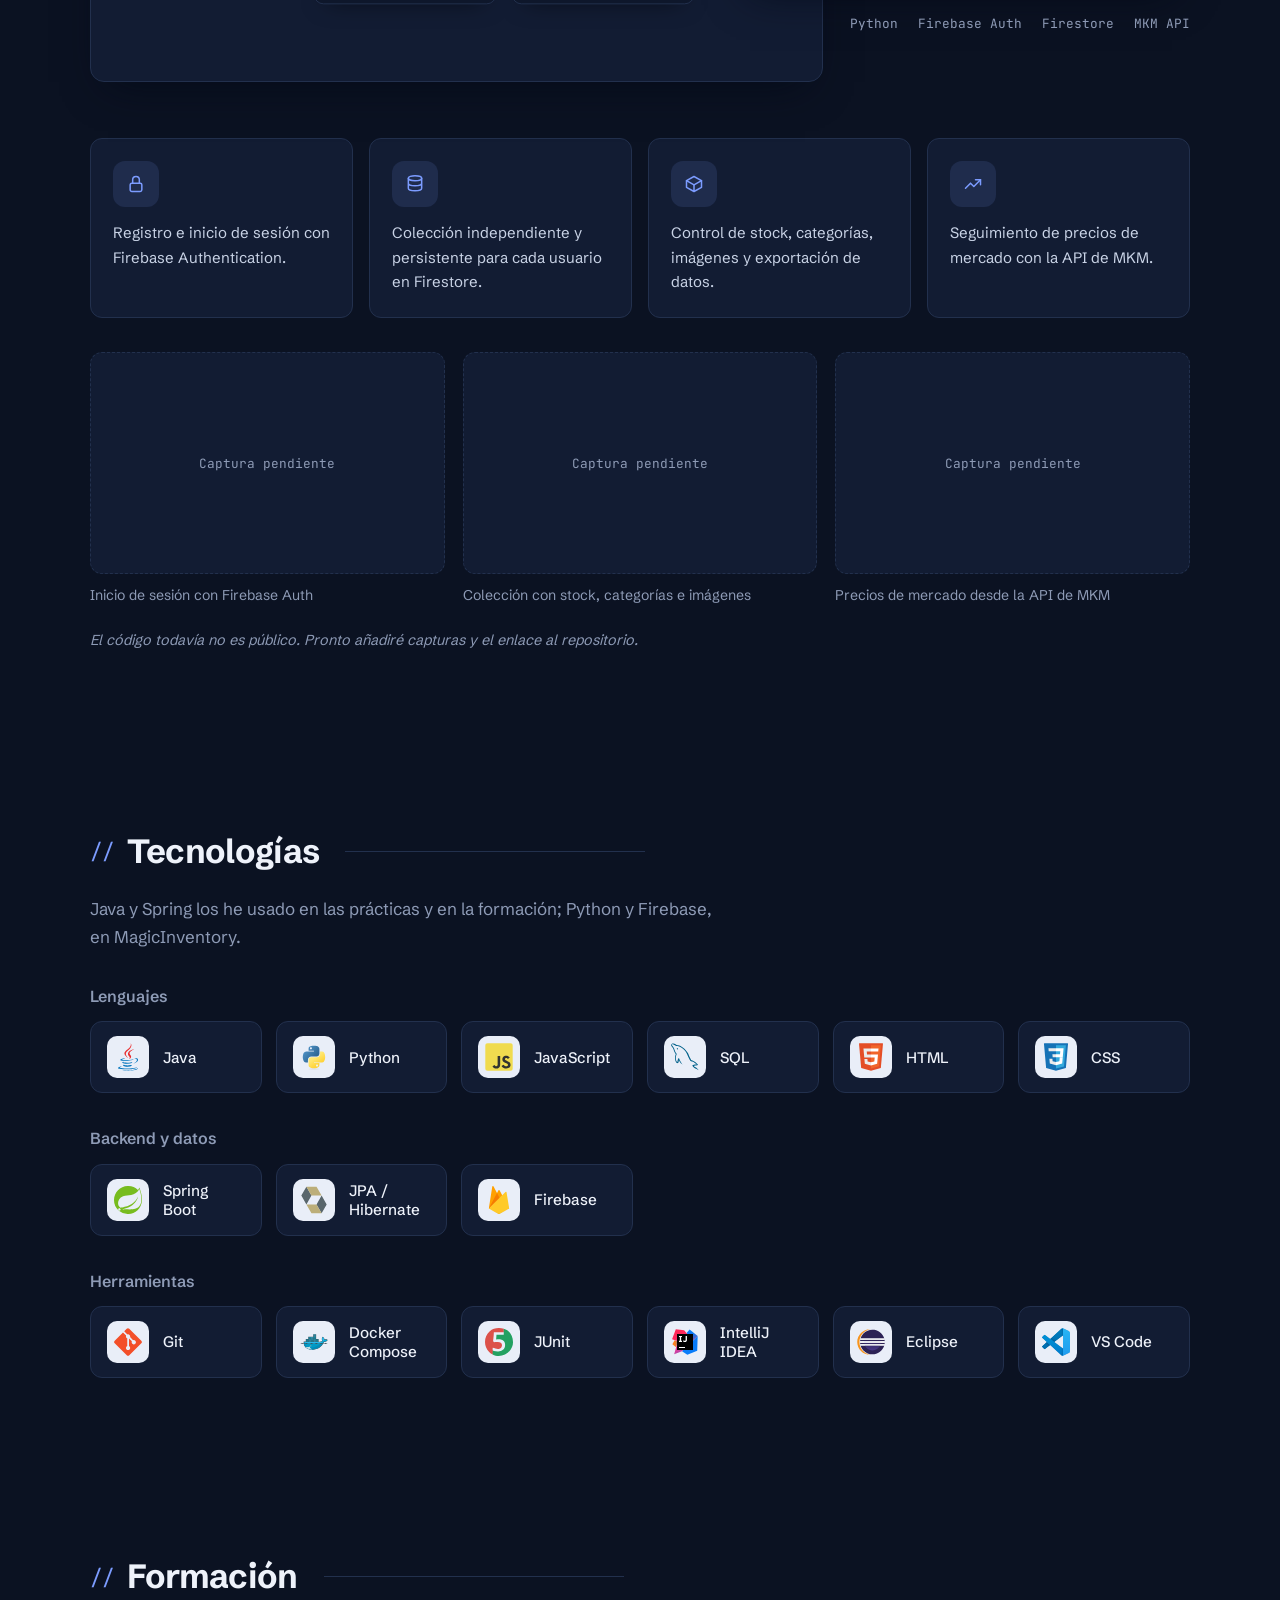
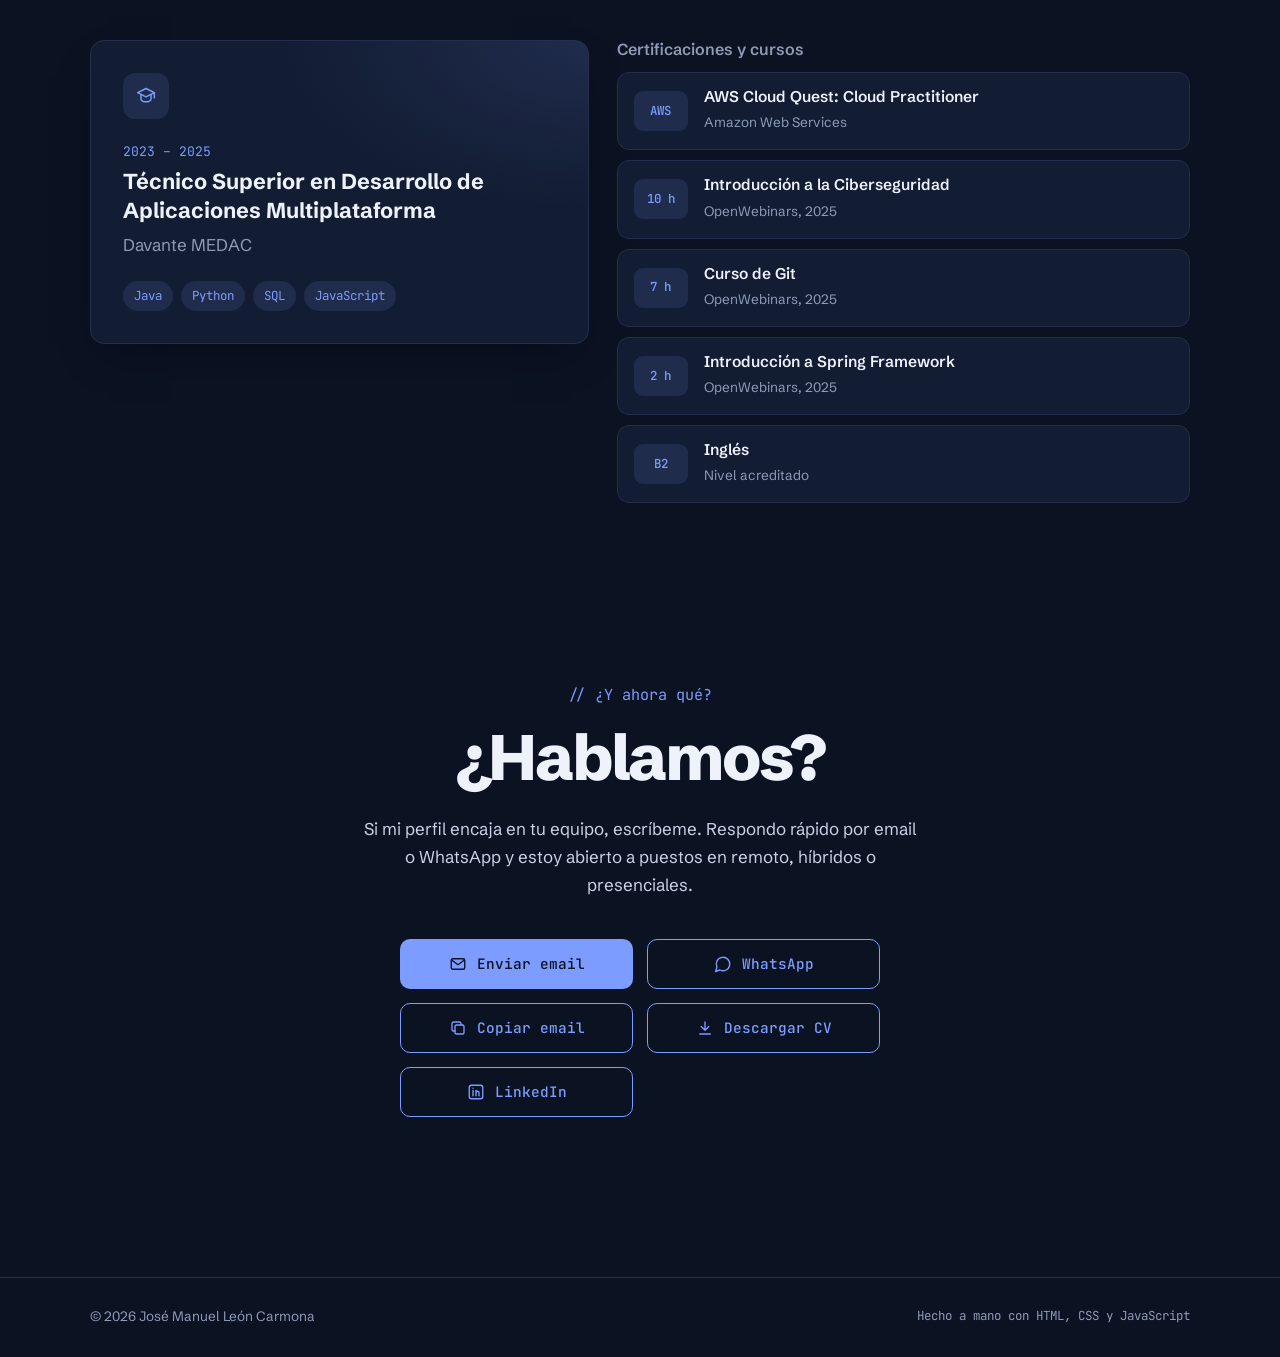
==== commit f24245e6: "Borrador v2: CV ES/EN descargable, galería de capturas y títulos con estilo propio Co-Authored-By: C" ====
--- a/index.html
+++ b/index.html
@@ -41,7 +41,7 @@
 
   <link rel="preload" href="assets/fonts/schibsted-grotesk.woff2" as="font" type="font/woff2" crossorigin>
   <link rel="preload" href="assets/fonts/jetbrains-mono.woff2" as="font" type="font/woff2" crossorigin>
-  <link rel="stylesheet" href="styles.css?v=20261119c">
+  <link rel="stylesheet" href="styles.css?v=20261119d">
 
   <script type="application/ld+json">
   {
@@ -134,7 +134,7 @@
           <a class="button button-primary" href="#contacto">
             <span data-i18n="hero.ctaContact">Hablemos</span>
           </a>
-          <a class="button button-outline" href="assets/cv/CV-Jose-Manuel-Leon.pdf" download>
+          <a class="button button-outline" href="assets/cv/CV-Jose-Manuel-Leon-ES.pdf" download="CV-Jose-Manuel-Leon.pdf" data-cv>
             <svg viewBox="0 0 24 24" aria-hidden="true"><path d="M12 4v11M7 10l5 5 5-5M5 20h14"/></svg>
             <span data-i18n="hero.ctaCv">Descargar CV</span>
           </a>
@@ -163,7 +163,7 @@
 
     <!-- ===================== 01. Sobre mí ===================== -->
     <section class="section wrap" id="sobre-mi" aria-labelledby="about-title">
-      <h2 class="section-title reveal" id="about-title"><span class="mono">01.</span> <span data-i18n="nav.about">Sobre mí</span></h2>
+      <h2 class="section-title reveal" id="about-title"><span class="mono">//</span> <span data-i18n="nav.about">Sobre mí</span></h2>
 
       <div class="about-grid">
         <div class="about-text reveal">
@@ -214,7 +214,7 @@
 
     <!-- ===================== 02. Experiencia ===================== -->
     <section class="section wrap" id="experiencia" aria-labelledby="experience-title">
-      <h2 class="section-title reveal" id="experience-title"><span class="mono">02.</span> <span data-i18n="nav.experience">Experiencia</span></h2>
+      <h2 class="section-title reveal" id="experience-title"><span class="mono">//</span> <span data-i18n="nav.experience">Experiencia</span></h2>
 
       <div class="jobs reveal">
         <div class="job-tabs" role="tablist" aria-label="Empresas" data-i18n-label="experience.tabsLabel">
@@ -254,7 +254,7 @@
 
     <!-- ===================== 03. Proyecto ===================== -->
     <section class="section wrap" id="proyecto" aria-labelledby="project-title">
-      <h2 class="section-title reveal" id="project-title"><span class="mono">03.</span> <span data-i18n="nav.project">Proyecto</span></h2>
+      <h2 class="section-title reveal" id="project-title"><span class="mono">//</span> <span data-i18n="nav.project">Proyecto</span></h2>
 
       <article class="featured reveal">
         <div class="featured-visual" aria-hidden="true">
@@ -310,12 +310,27 @@
           <p data-i18n="project.feature4">Seguimiento de precios de mercado con la API de MKM.</p>
         </li>
       </ul>
+      <div class="shots" id="projectShots">
+        <figure class="shot reveal">
+          <div class="shot-frame shot-pending"><span class="mono" data-i18n="project.shotPending">Captura pendiente</span></div>
+          <figcaption data-i18n="project.shot1">Inicio de sesión con Firebase Auth</figcaption>
+        </figure>
+        <figure class="shot reveal">
+          <div class="shot-frame shot-pending"><span class="mono" data-i18n="project.shotPending">Captura pendiente</span></div>
+          <figcaption data-i18n="project.shot2">Colección con stock, categorías e imágenes</figcaption>
+        </figure>
+        <figure class="shot reveal">
+          <div class="shot-frame shot-pending"><span class="mono" data-i18n="project.shotPending">Captura pendiente</span></div>
+          <figcaption data-i18n="project.shot3">Precios de mercado desde la API de MKM</figcaption>
+        </figure>
+      </div>
+
       <p class="note reveal" data-i18n="project.note">El código todavía no es público. Pronto añadiré capturas y el enlace al repositorio.</p>
     </section>
 
     <!-- ===================== 04. Tecnologías ===================== -->
     <section class="section wrap" id="tecnologias" aria-labelledby="skills-title">
-      <h2 class="section-title reveal" id="skills-title"><span class="mono">04.</span> <span data-i18n="nav.skills">Tecnologías</span></h2>
+      <h2 class="section-title reveal" id="skills-title"><span class="mono">//</span> <span data-i18n="nav.skills">Tecnologías</span></h2>
       <p class="section-intro reveal" data-i18n="skills.intro">Java y Spring los he usado en las prácticas y en la formación; Python y Firebase, en MagicInventory.</p>
 
       <div class="skill-groups">
@@ -354,7 +369,7 @@
 
     <!-- ===================== 05. Formación ===================== -->
     <section class="section wrap" id="formacion" aria-labelledby="education-title">
-      <h2 class="section-title reveal" id="education-title"><span class="mono">05.</span> <span data-i18n="nav.education">Formación</span></h2>
+      <h2 class="section-title reveal" id="education-title"><span class="mono">//</span> <span data-i18n="nav.education">Formación</span></h2>
 
       <div class="edu-grid">
         <article class="edu-main reveal">
@@ -380,7 +395,7 @@
 
     <!-- ===================== 06. Contacto ===================== -->
     <section class="section wrap contact" id="contacto" aria-labelledby="contact-title">
-      <p class="mono contact-overline reveal"><span>06.</span> <span data-i18n="contact.overline">¿Y ahora qué?</span></p>
+      <p class="mono contact-overline reveal"><span>//</span> <span data-i18n="contact.overline">¿Y ahora qué?</span></p>
       <h2 class="contact-title reveal" id="contact-title" data-i18n="contact.title">¿Hablamos?</h2>
       <p class="contact-text reveal" data-i18n="contact.text">Si mi perfil encaja en tu equipo, escríbeme. Respondo rápido por email o WhatsApp y estoy abierto a puestos en remoto, híbridos o presenciales.</p>
 
@@ -397,6 +412,10 @@
           <svg viewBox="0 0 24 24" aria-hidden="true"><rect x="8" y="8" width="12" height="12" rx="2"/><path d="M16 8V6a2 2 0 0 0-2-2H6a2 2 0 0 0-2 2v8a2 2 0 0 0 2 2h2"/></svg>
           <span data-i18n="contact.copy">Copiar email</span>
         </button>
+        <a class="button button-outline" href="assets/cv/CV-Jose-Manuel-Leon-ES.pdf" download="CV-Jose-Manuel-Leon.pdf" data-cv>
+          <svg viewBox="0 0 24 24" aria-hidden="true"><path d="M12 4v11M7 10l5 5 5-5M5 20h14"/></svg>
+          <span data-i18n="hero.ctaCv">Descargar CV</span>
+        </a>
         <a class="button button-outline" href="https://www.linkedin.com/in/jmleoncarmona" target="_blank" rel="noopener noreferrer">
           <svg viewBox="0 0 24 24" aria-hidden="true"><rect x="3" y="3" width="18" height="18" rx="3"/><path d="M8 10v7M8 7v.01M12 17v-4a2 2 0 0 1 4 0v4M12 10v7"/></svg>
           <span>LinkedIn</span>
@@ -414,6 +433,6 @@
 
   <div class="toast" id="toast" role="status" aria-live="polite"></div>
 
-  <script src="script.js?v=20261119c" defer></script>
+  <script src="script.js?v=20261119d" defer></script>
 </body>
 </html>
--- a/styles.css
+++ b/styles.css
@@ -338,6 +338,7 @@
   letter-spacing: -.03em;
   line-height: 1.12;
   min-height: 1.12em;
+  text-wrap: balance;
 }
 .typed { color: var(--heading); }
 .caret {
@@ -776,6 +777,33 @@
 .feature:hover { transform: translateY(-5px); border-color: var(--accent); }
 .feature p { font-size: .94rem; }
 
+.shots {
+  display: grid;
+  grid-template-columns: repeat(3, minmax(0, 1fr));
+  gap: 18px;
+  margin-top: 34px;
+}
+.shot { margin: 0; }
+.shot-frame {
+  aspect-ratio: 16 / 10;
+  border: 1px solid var(--line);
+  border-radius: 12px;
+  overflow: hidden;
+  background: var(--surface);
+  box-shadow: var(--shadow);
+}
+.shot-frame img { display: block; width: 100%; height: 100%; object-fit: cover; object-position: top left; }
+.shot-pending {
+  display: grid;
+  place-items: center;
+  border-style: dashed;
+  box-shadow: none;
+  color: var(--muted);
+  font-size: .8rem;
+}
+.shot figcaption { margin-top: 10px; color: var(--muted); font-size: .88rem; }
+@media (max-width: 960px) { .shots { grid-template-columns: minmax(0, 1fr); } }
+
 .note { margin-top: 22px; color: var(--muted); font-size: .9rem; font-style: italic; }
 
 /* ---------- Skills ---------- */
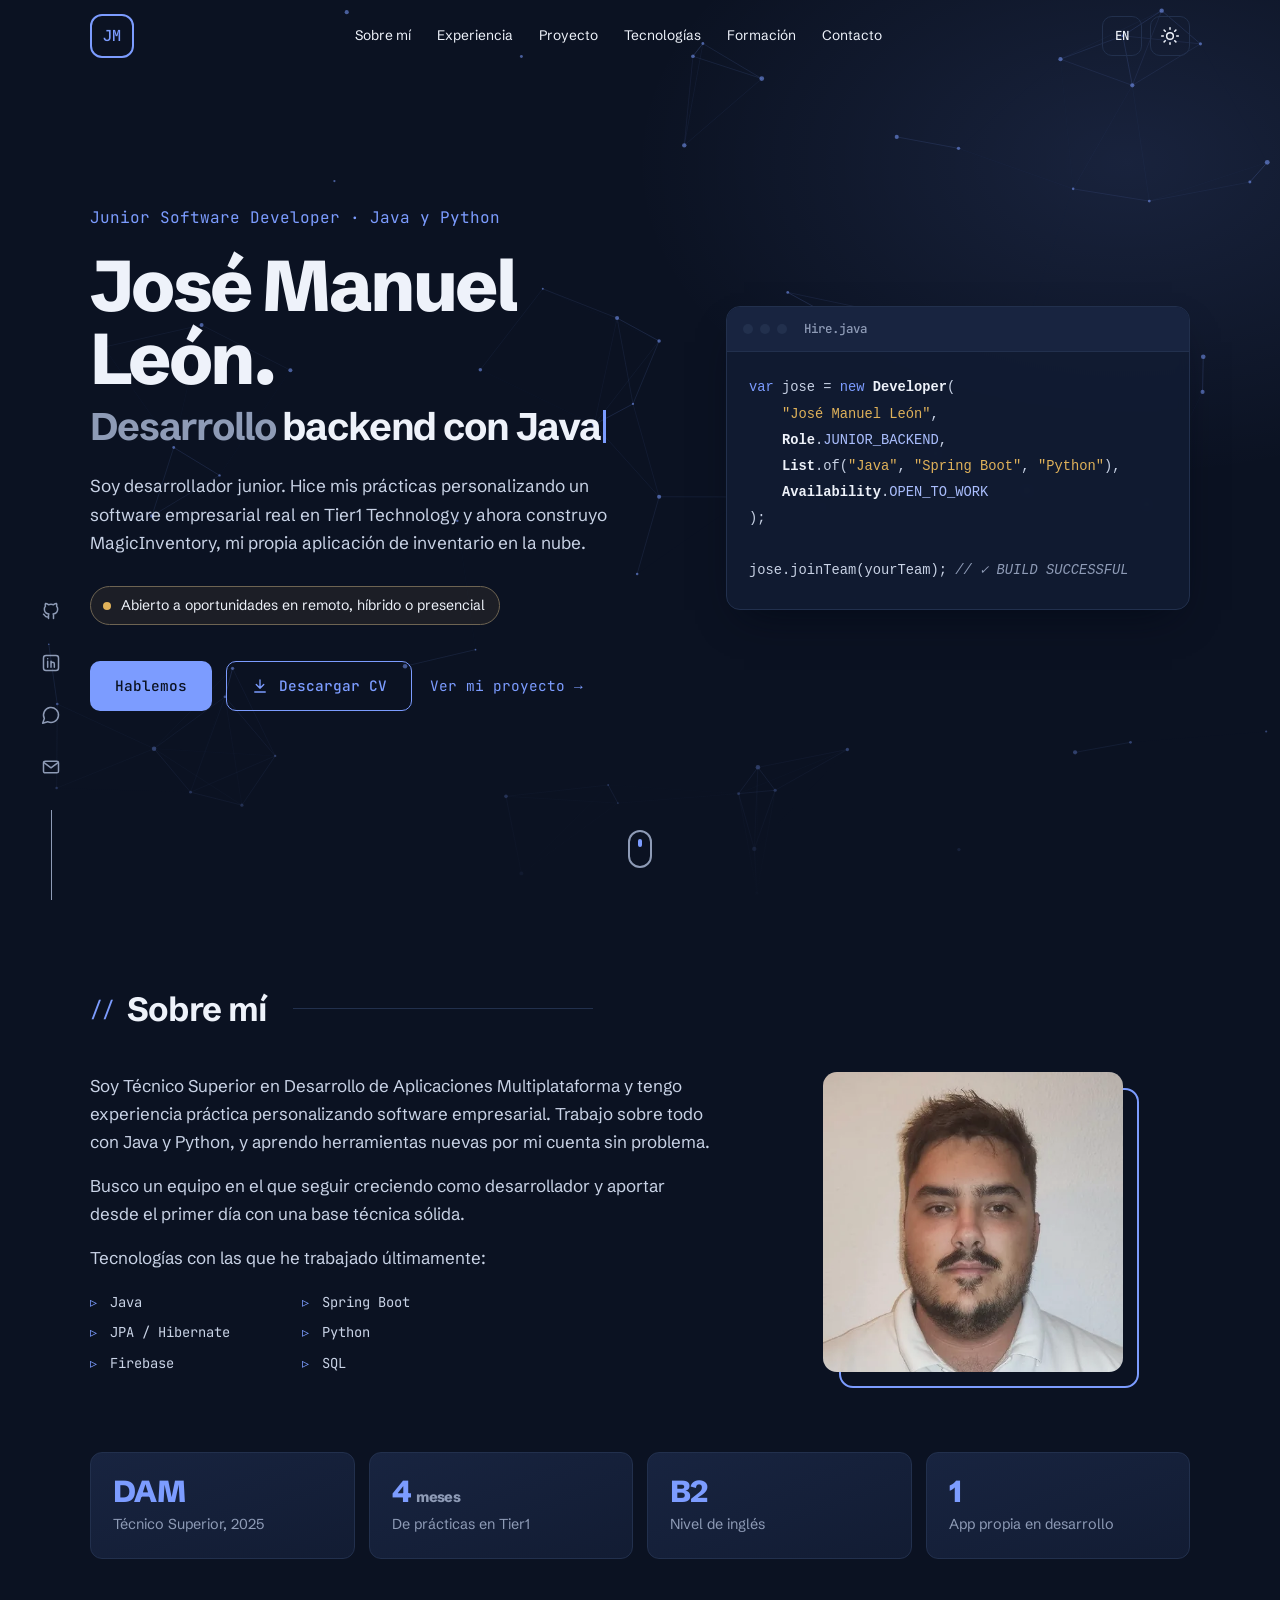
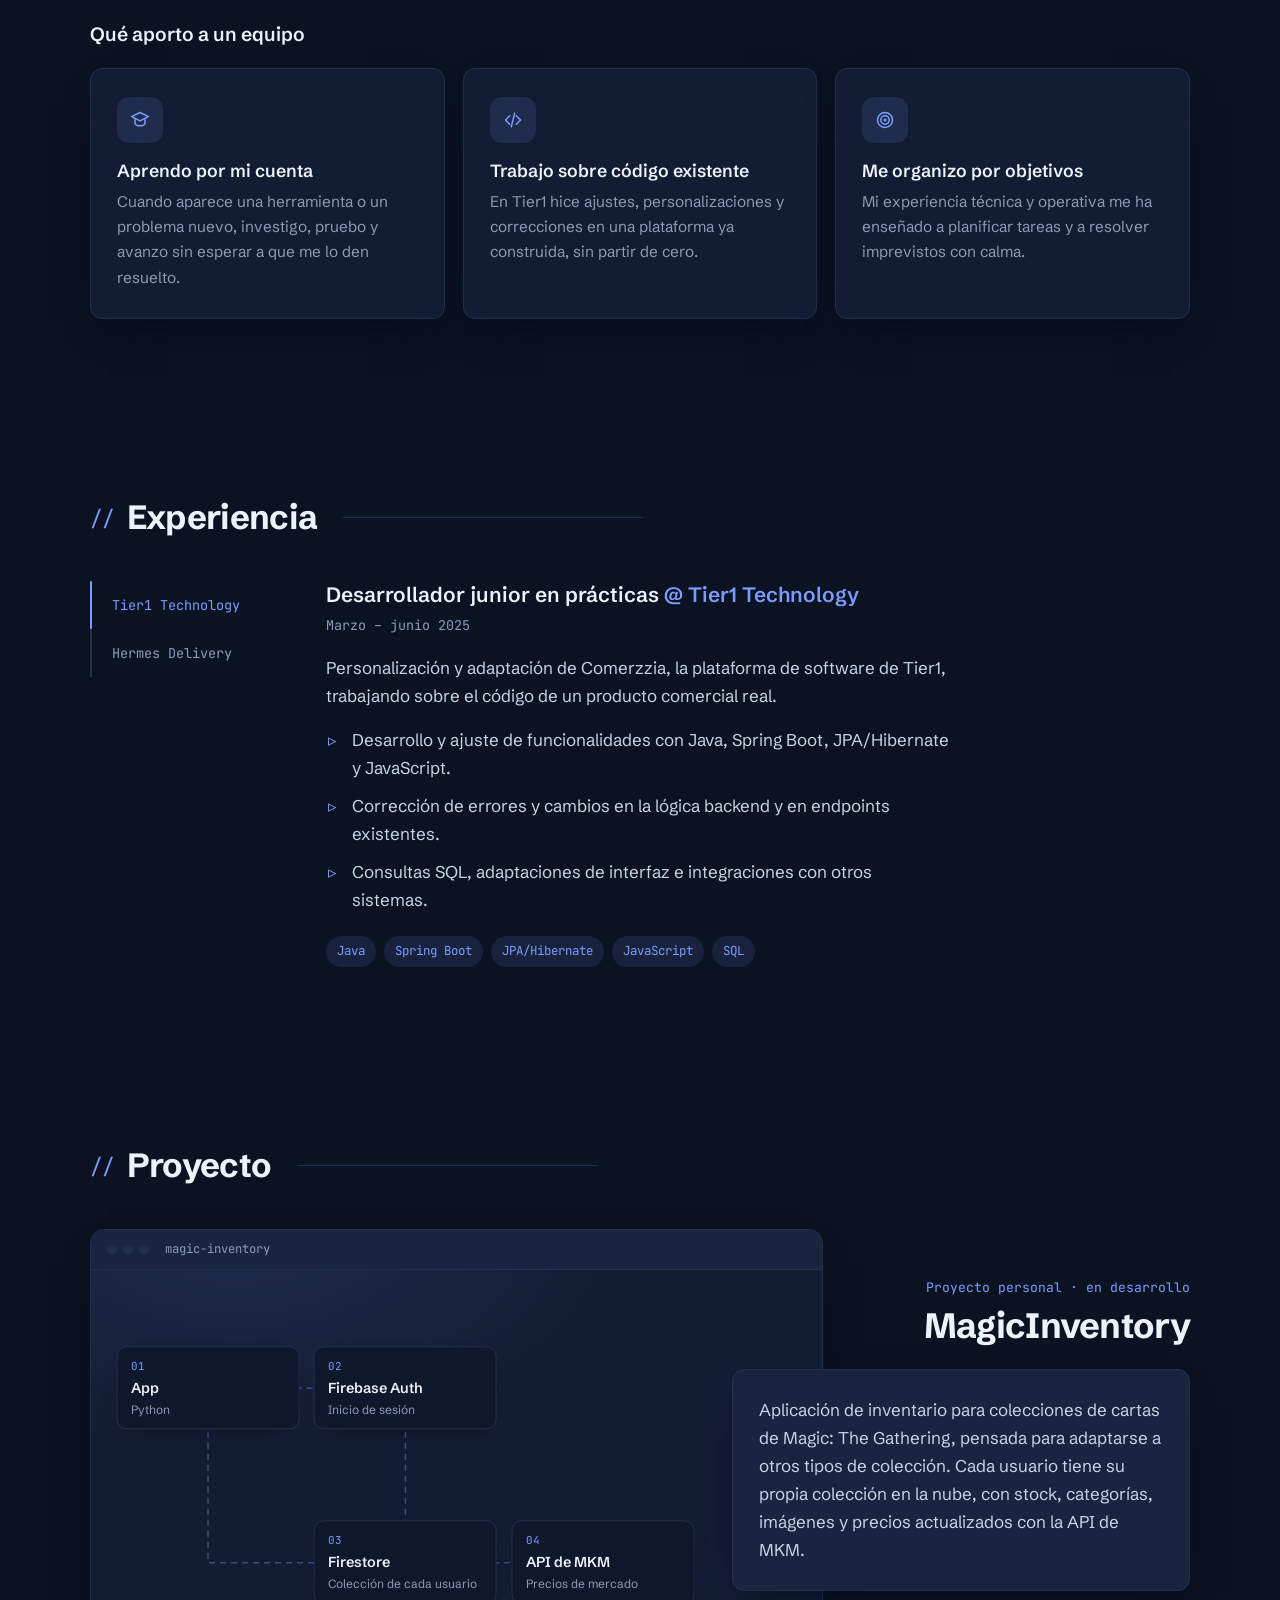
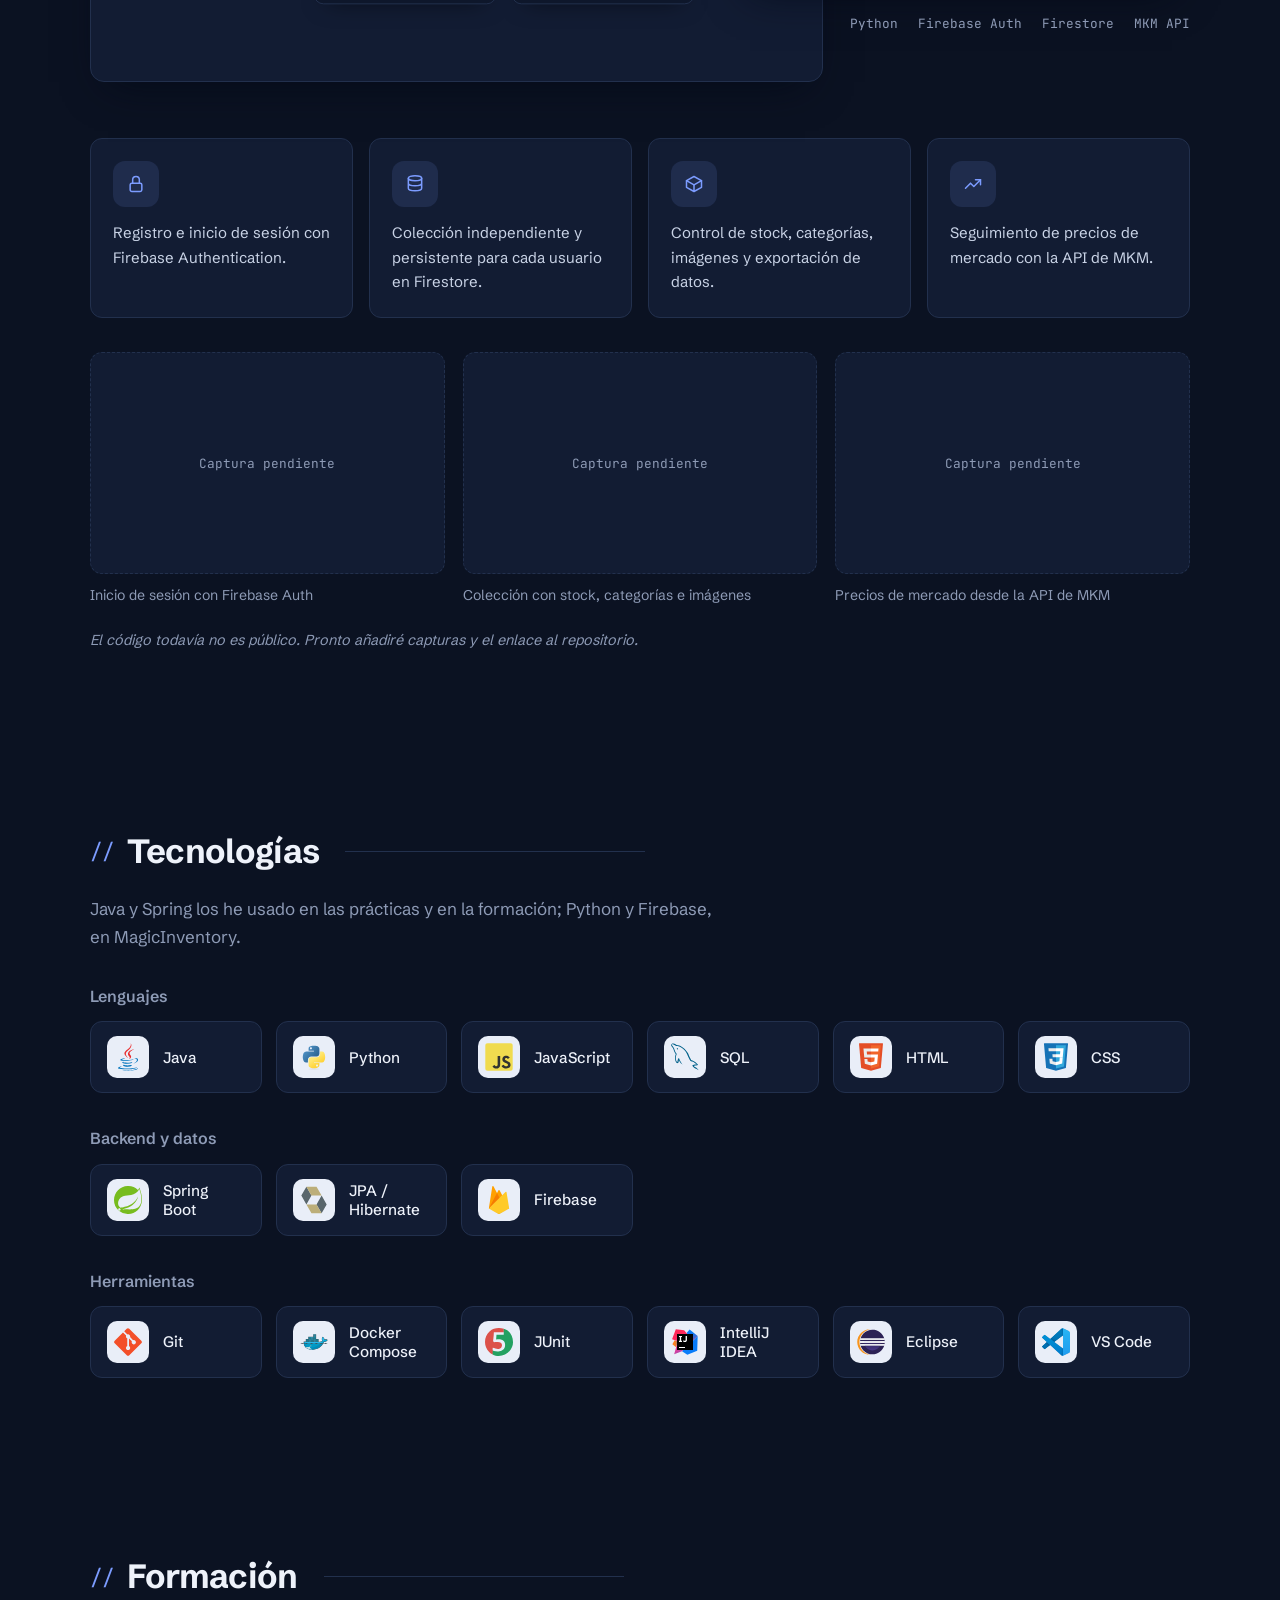
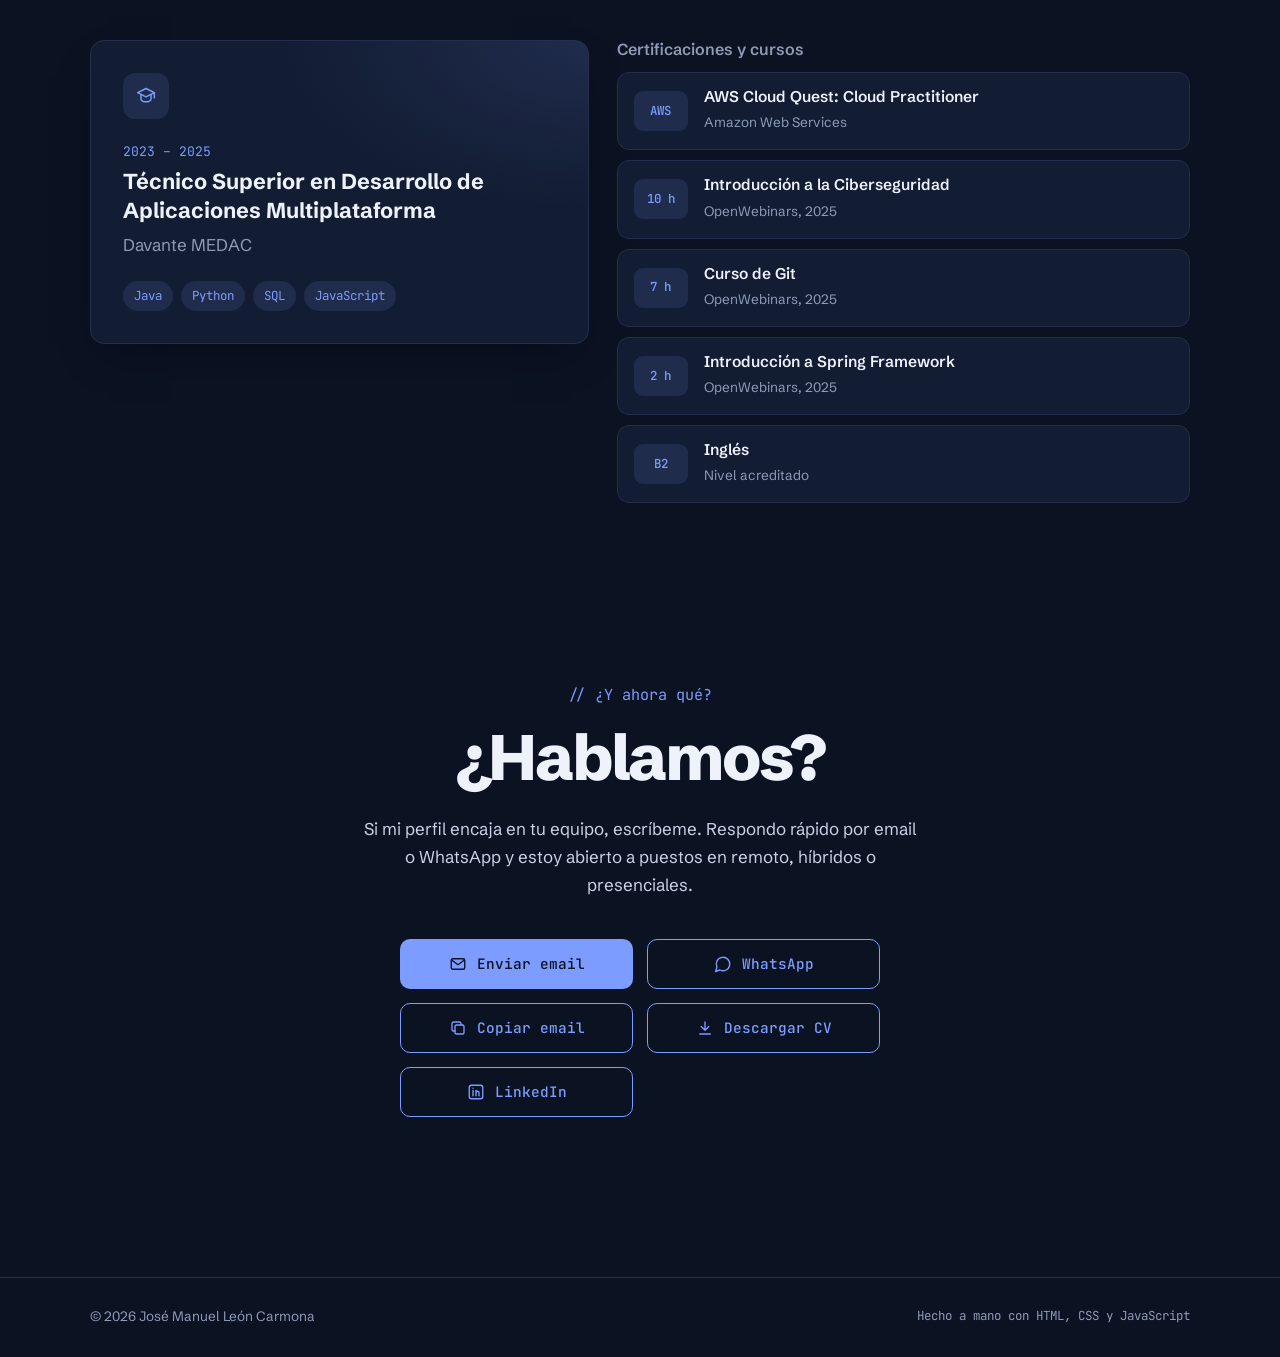
==== commit 59591735: "Oculta la galería hasta tener capturas Co-Authored-By: Claude Opus 5.5 <noreply@anthropic.com> Claud" ====
--- a/index.html
+++ b/index.html
@@ -310,7 +310,7 @@
           <p data-i18n="project.feature4">Seguimiento de precios de mercado con la API de MKM.</p>
         </li>
       </ul>
-      <div class="shots" id="projectShots">
+      <div class="shots" id="projectShots" hidden>
         <figure class="shot reveal">
           <div class="shot-frame shot-pending"><span class="mono" data-i18n="project.shotPending">Captura pendiente</span></div>
           <figcaption data-i18n="project.shot1">Inicio de sesión con Firebase Auth</figcaption>
